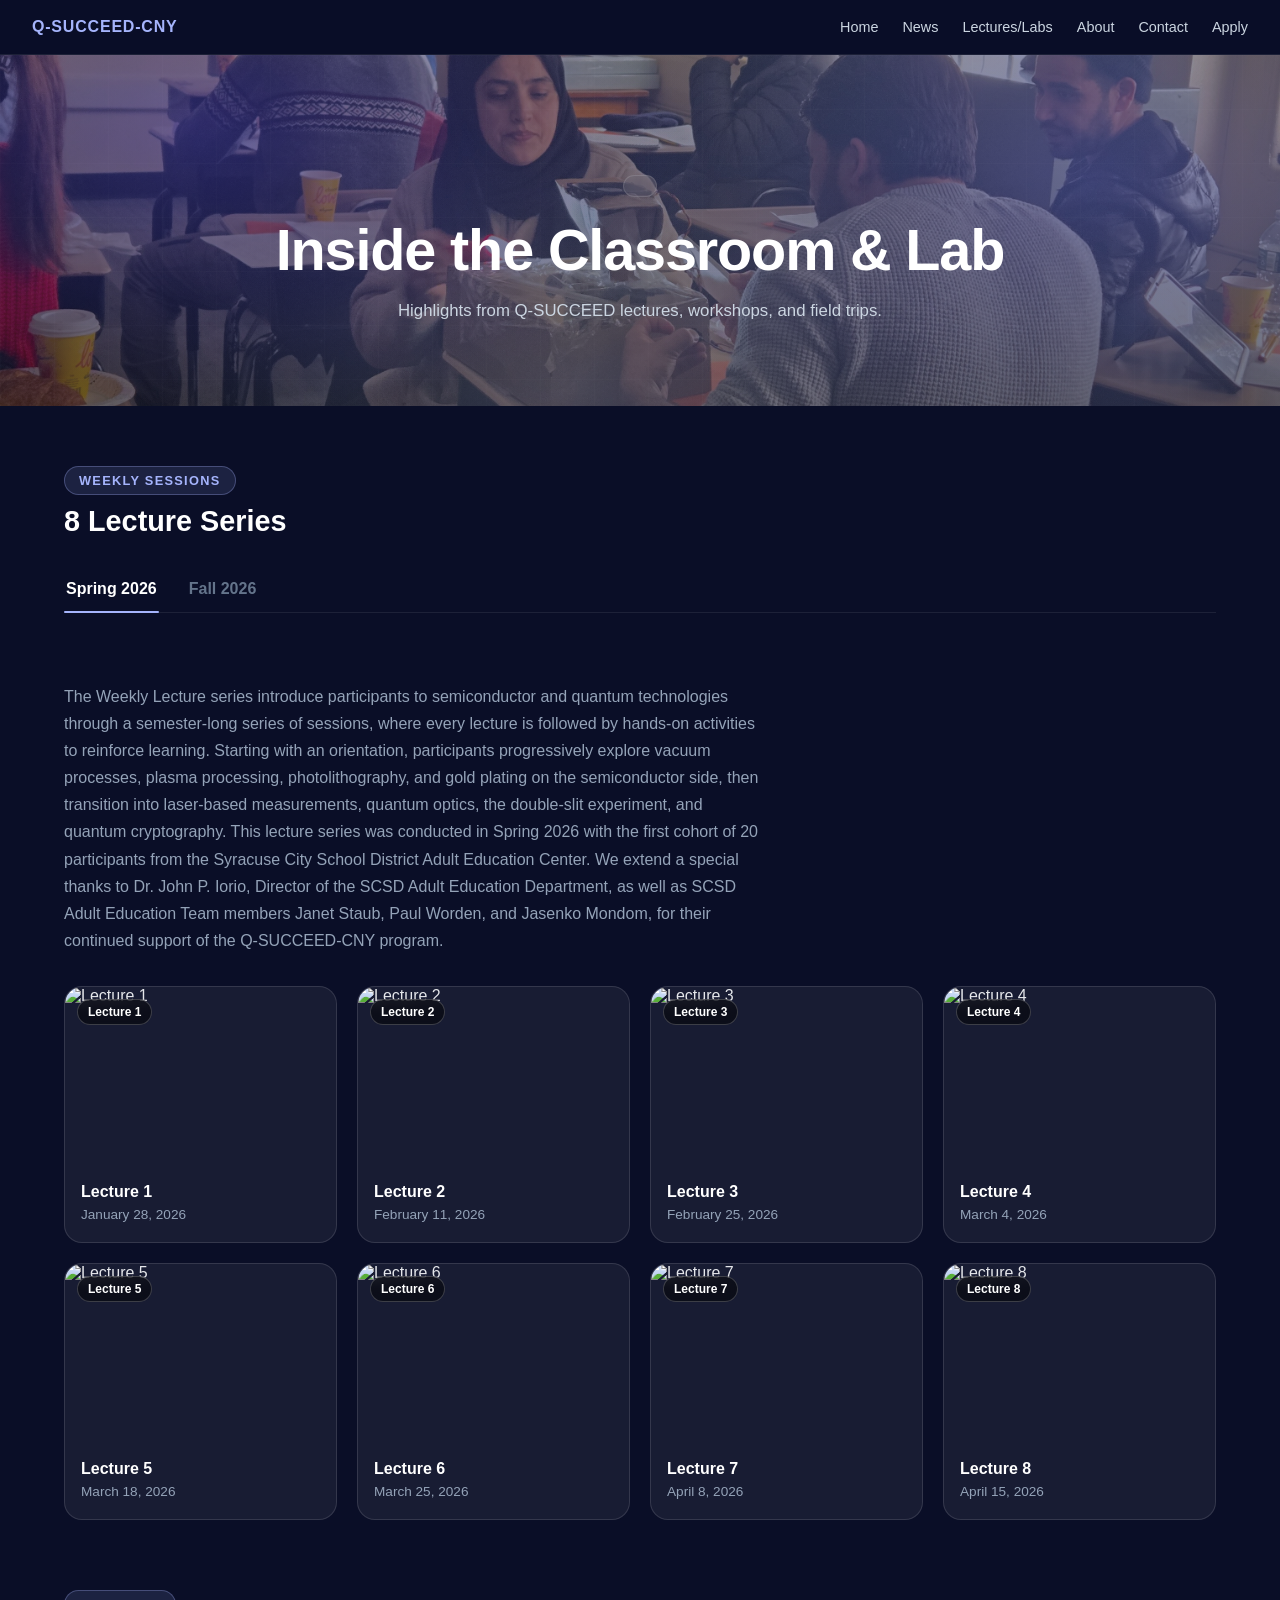
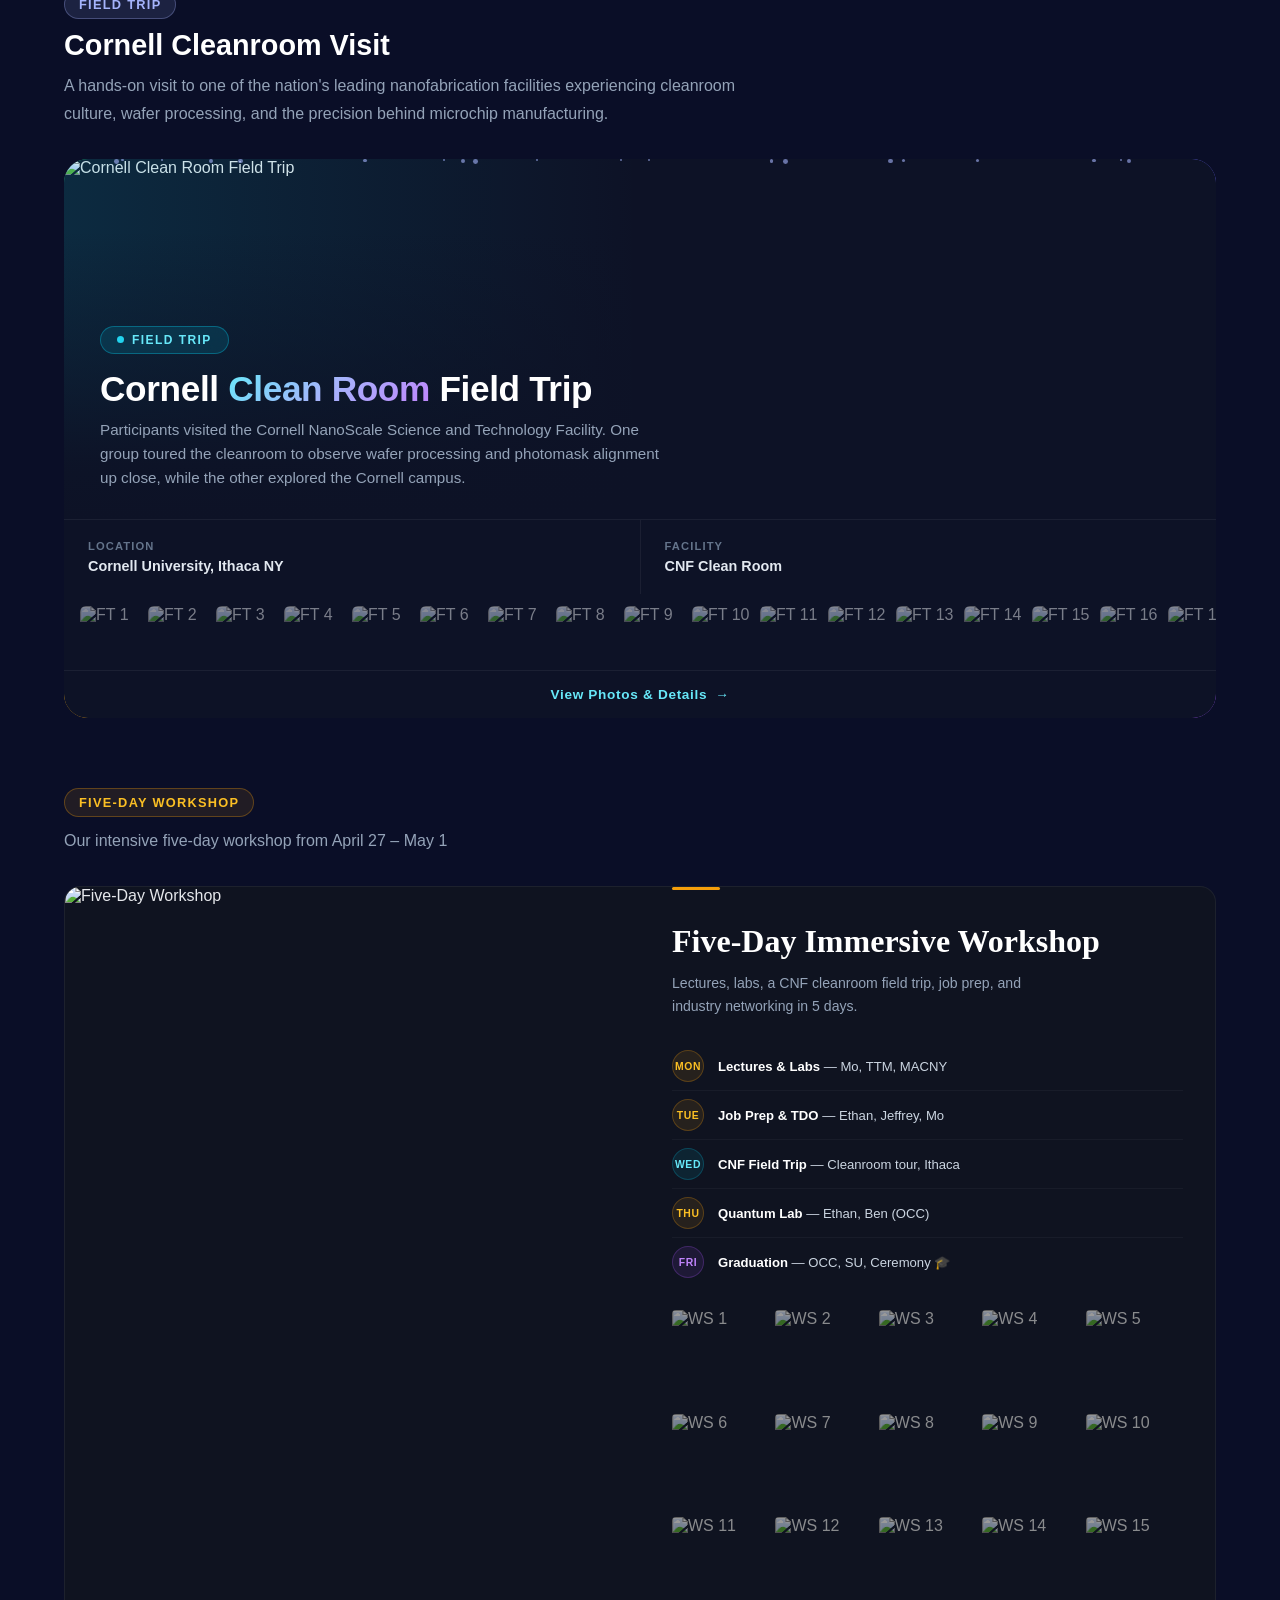
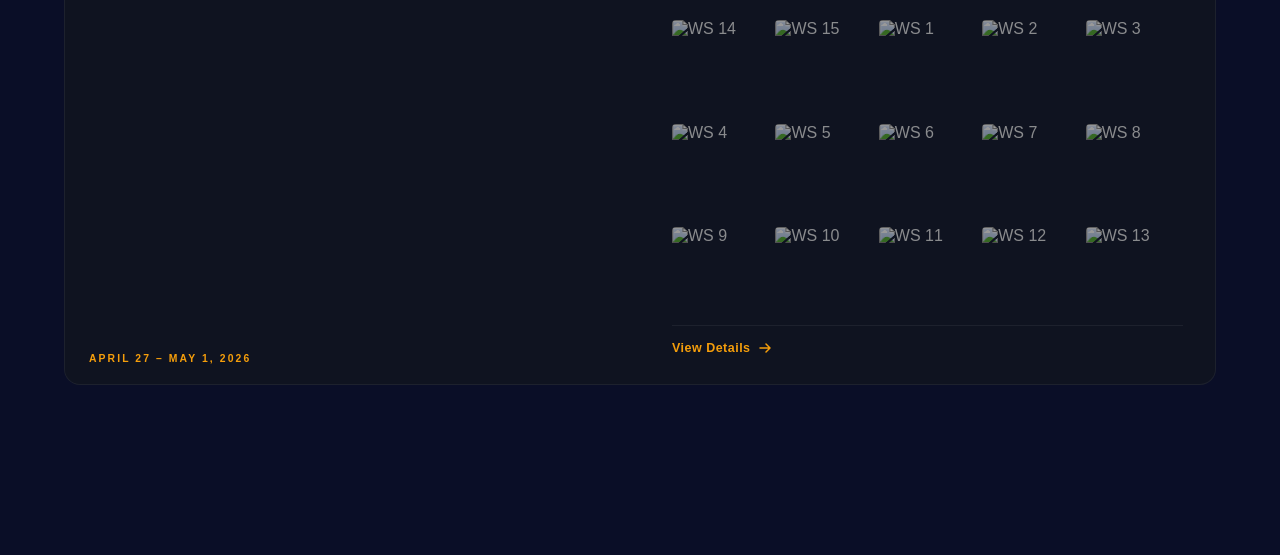
==== lectures.html @ f52f86eb "Rotate lab photos in the lectures page banner - Replace the static banner photo with a crossfading s" ====
<!DOCTYPE html>
<html lang="en">
<head>
  <meta charset="UTF-8" />
  <meta name="viewport" content="width=device-width, initial-scale=1.0" />
  <title>Lectures & Labs | Q-SUCCEED-CNY</title>
  <style>
    * { margin: 0; padding: 0; box-sizing: border-box; }
    body { background: #0a0e27; color: #e5e7eb; font-family: 'Segoe UI', sans-serif; overflow-x: hidden; }
    .header { display: flex; justify-content: space-between; align-items: center; padding: 18px 32px; background: rgba(10,14,39,0.95); border-bottom: 1px solid rgba(255,255,255,0.08); position: sticky; top: 0; z-index: 100; }
    .logo h1 { font-size: 1rem; font-weight: 800; color: #a5b4fc; letter-spacing: 0.05em; }
    .desktop-nav { display: flex; gap: 24px; }
    .desktop-nav a { color: #cbd5e1; text-decoration: none; font-size: 0.9rem; transition: color 0.2s; }
    .desktop-nav a:hover { color: #a5b4fc; }
    .news-hero { position: relative; padding: 120px 24px 80px; text-align: center; overflow: hidden; background: #0d1226; isolation: isolate; }
    /* Rotating banner photos: crossfade with a slow zoom, under the grid/glow overlays */
    .hero-slides { position: absolute; inset: 0; z-index: -1; }
    .hero-slides img { position: absolute; inset: 0; width: 100%; height: 100%; object-fit: cover; opacity: 0; transform: scale(1); transition: opacity 1.6s ease, transform 7s ease-out; }
    .hero-slides img.active { opacity: 1; transform: scale(1.05); }
    .hero-slides::after { content: ""; position: absolute; inset: 0; background: linear-gradient(180deg, rgba(13,18,38,0.45), rgba(13,18,38,0.6)); }
    @media (prefers-reduced-motion: reduce) { .hero-slides img { transition: none; transform: none; } .hero-slides img.active { transform: none; } }
    .news-hero::after { content: ""; position: absolute; inset: 0; pointer-events: none;
      background-image: linear-gradient(rgba(255,255,255,0.06) 1px, transparent 1px), linear-gradient(90deg, rgba(255,255,255,0.06) 1px, transparent 1px);
      background-size: 54px 54px; opacity: 0.25; }
    .news-hero::before { content: ""; position: absolute; inset: 0; pointer-events: none;
      background: radial-gradient(900px 500px at 15% 20%, rgba(79,70,229,0.35), transparent 60%),
                  radial-gradient(900px 500px at 85% 35%, rgba(99,102,241,0.28), transparent 60%),
                  radial-gradient(700px 450px at 45% 95%, rgba(199,210,254,0.18), transparent 60%); }
    .chip-row { position: relative; z-index: 1; display: inline-flex; gap: 10px; align-items: center; padding: 10px 16px; background: rgba(255,255,255,0.06); border: 1px solid rgba(255,255,255,0.12); border-radius: 14px; backdrop-filter: blur(10px); color: #fff; font-weight: 800; letter-spacing: 0.14em; text-transform: uppercase; margin-bottom: 16px; }
    .news-hero h1 { position: relative; z-index: 1; font-size: clamp(2.4rem, 5vw, 3.6rem); color: #fff; letter-spacing: -0.02em; margin-bottom: 14px; }
    .news-hero p { position: relative; z-index: 1; max-width: 960px; margin: 0 auto; color: #cbd5e1; line-height: 1.7; font-size: 1.05rem; }
    .program-sections { max-width: 1200px; margin: 0 auto; padding: 60px 24px 100px; }
    .section-block { margin-bottom: 70px; }
    .section-header { margin-bottom: 32px; }
    .section-chip { display: inline-block; padding: 6px 14px; border-radius: 999px; background: rgba(165,180,252,0.12); border: 1px solid rgba(165,180,252,0.3); color: #a5b4fc; font-size: 0.8rem; font-weight: 700; text-transform: uppercase; letter-spacing: 0.1em; margin-bottom: 10px; }
    .section-title { font-size: 1.8rem; font-weight: 800; color: #fff; margin-bottom: 10px; }
    .section-desc { color: #94a3b8; line-height: 1.7; max-width: 700px; }
    .card-grid { display: grid; grid-template-columns: repeat(auto-fill, minmax(280px, 1fr)); gap: 20px; }
    .program-card { background: rgba(255,255,255,0.06); border: 1px solid rgba(255,255,255,0.12); border-radius: 18px; overflow: hidden; cursor: default; transition: transform 0.25s, border-color 0.25s, box-shadow 0.25s; opacity: 0.55; pointer-events: none; position: relative; }
    .program-card::after { content: "Coming Soon"; position: absolute; top: 12px; right: 12px; padding: 5px 10px; border-radius: 999px; background: rgba(0,0,0,0.6); border: 1px solid rgba(255,255,255,0.2); color: #94a3b8; font-size: 0.7rem; font-weight: 700; text-transform: uppercase; letter-spacing: 0.06em; z-index: 2; }
    .card-media { position: relative; height: 180px; overflow: hidden; }
    .card-media img { width: 100%; height: 100%; object-fit: cover; transition: transform 0.4s; }
    .program-card:hover .card-media img { transform: scale(1.04); }
    .card-pill { position: absolute; top: 12px; left: 12px; padding: 5px 10px; border-radius: 999px; background: rgba(0,0,0,0.5); border: 1px solid rgba(255,255,255,0.2); color: #fff; font-size: 0.75rem; font-weight: 700; backdrop-filter: blur(6px); }
    .card-meta { padding: 16px; }
    .card-meta h3 { color: #fff; font-size: 1rem; font-weight: 700; margin-bottom: 6px; }
    .meta-line { color: #94a3b8; font-size: 0.85rem; margin-bottom: 4px; }
    .card-kicker { color: #a5b4fc; font-size: 0.8rem; font-weight: 600; }
    .lecture-card { background: rgba(255,255,255,0.06); border: 1px solid rgba(255,255,255,0.12); border-radius: 18px; overflow: hidden; cursor: pointer; transition: transform 0.25s, border-color 0.25s, box-shadow 0.25s; }
    .lecture-card:hover { transform: translateY(-4px); border-color: rgba(165,180,252,0.5); box-shadow: 0 20px 50px rgba(0,0,0,0.4); }
    .lecture-card:hover .card-media img { transform: scale(1.04); }
    .detail-modal { display: none; position: fixed; inset: 0; z-index: 300; align-items: center; justify-content: center; padding: 20px; }
    .detail-modal.open { display: flex; }
    .detail-backdrop { position: absolute; inset: 0; background: rgba(0,0,0,0.7); backdrop-filter: blur(4px); }
    .detail-card { position: relative; background: #111827; border: 1px solid rgba(255,255,255,0.12); border-radius: 20px; max-width: 680px; width: 100%; max-height: 85vh; overflow-y: auto; padding: 32px; z-index: 1; }
    .detail-close { position: absolute; top: 16px; right: 20px; background: none; border: none; color: #64748b; font-size: 1.5rem; cursor: pointer; }
    .detail-close:hover { color: #fff; }
    .detail-chip { display: inline-block; padding: 5px 12px; border-radius: 999px; background: rgba(227,101,21,0.15); border: 1px solid rgba(227,101,21,0.35); color: #ffd9c2; font-size: 0.75rem; font-weight: 700; text-transform: uppercase; margin-bottom: 10px; }
    .detail-head h3 { color: #fff; font-size: 1.4rem; font-weight: 800; margin-bottom: 4px; }
    .detail-meta { color: #64748b; font-size: 0.9rem; margin-bottom: 16px; }
    .detail-desc { color: #94a3b8; line-height: 1.7; margin-bottom: 16px; }
    .detail-points { list-style: none; margin-bottom: 20px; }
    .detail-points li { color: #cbd5e1; font-size: 0.9rem; padding: 6px 0; border-bottom: 1px solid rgba(255,255,255,0.06); display: flex; gap: 8px; }
    .detail-points li::before { content: "▸"; color: #f59e0b; }
    .detail-photos { display: grid; grid-template-columns: repeat(3, 1fr); gap: 8px; margin-top: 8px; }
    .detail-photos img { width: 100%; aspect-ratio: 4/3; object-fit: cover; border-radius: 8px; }

    /* ===== PHOTO LIGHTBOX ===== */
    .photo-lightbox {
      display: none; position: fixed; inset: 0; z-index: 500;
      align-items: center; justify-content: center;
      background: rgba(0,0,0,0.85); backdrop-filter: blur(8px);
      padding: 24px; cursor: zoom-out;
    }
    .photo-lightbox.open { display: flex; }
    .photo-lightbox img {
      max-width: 90vw; max-height: 85vh; width: 680px; height: auto;
      object-fit: contain; border-radius: 12px;
      box-shadow: 0 20px 60px rgba(0,0,0,0.6);
      animation: lbFadeIn 0.2s ease;
    }
    .photo-lightbox .lb-close {
      position: absolute; top: 20px; right: 28px;
      background: none; border: none; color: rgba(255,255,255,0.7);
      font-size: 2rem; cursor: pointer; z-index: 1;
      transition: color 0.2s;
    }
    .photo-lightbox .lb-close:hover { color: #fff; }
    .photo-lightbox .lb-nav {
      position: absolute; top: 50%; transform: translateY(-50%);
      background: rgba(255,255,255,0.1); border: 1px solid rgba(255,255,255,0.2);
      color: #fff; font-size: 1.6rem; width: 44px; height: 44px;
      border-radius: 50%; cursor: pointer; display: flex;
      align-items: center; justify-content: center;
      transition: background 0.2s;
    }
    .photo-lightbox .lb-nav:hover { background: rgba(255,255,255,0.2); }
    .photo-lightbox .lb-prev { left: 20px; }
    .photo-lightbox .lb-next { right: 20px; }
    .photo-lightbox .lb-counter {
      position: absolute; bottom: 20px; left: 50%; transform: translateX(-50%);
      color: rgba(255,255,255,0.6); font-size: 0.85rem; font-weight: 600;
    }
    @keyframes lbFadeIn { from { opacity: 0; transform: scale(0.95); } to { opacity: 1; transform: scale(1); } }

    /* Make gallery thumbnails show a zoom cursor */
    #lec-photos img, .detail-photos img { cursor: zoom-in; }

    /* ===== FIELD TRIP SHOWCASE ===== */
    .ft-showcase {
      position: relative;
      border-radius: 24px;
      overflow: hidden;
      cursor: pointer;
      isolation: isolate;
    }

    /* Animated border glow */
    .ft-showcase::before {
      content: "";
      position: absolute;
      inset: -2px;
      border-radius: 26px;
      background: conic-gradient(
        from var(--ft-angle, 0deg),
        #0ea5e9, #6366f1, #a855f7, #ec4899, #f59e0b, #10b981, #0ea5e9
      );
      z-index: -2;
      animation: ftBorderSpin 6s linear infinite;
    }
    @property --ft-angle {
      syntax: "<angle>";
      initial-value: 0deg;
      inherits: false;
    }
    @keyframes ftBorderSpin {
      to { --ft-angle: 360deg; }
    }

    .ft-showcase-inner {
      position: relative;
      background: #0d1226;
      border-radius: 22px;
      overflow: hidden;
    }

    /* Hero banner area */
    .ft-hero {
      position: relative;
      height: 360px;
      overflow: hidden;
    }
    .ft-hero img {
      width: 100%;
      height: 100%;
      object-fit: cover;
      transition: transform 8s ease-out;
    }
    .ft-showcase:hover .ft-hero img {
      transform: scale(1.08);
    }

    /* Overlay gradient */
    .ft-hero-overlay {
      position: absolute;
      inset: 0;
      background:
        linear-gradient(180deg, transparent 20%, rgba(13,18,38,0.4) 50%, rgba(13,18,38,0.95) 85%, #0d1226 100%),
        linear-gradient(90deg, rgba(6,182,212,0.15) 0%, transparent 50%);
      z-index: 1;
    }

    /* Floating particles on the hero */
    .ft-particles {
      position: absolute;
      inset: 0;
      z-index: 2;
      pointer-events: none;
      overflow: hidden;
    }
    .ft-particle {
      position: absolute;
      width: 3px;
      height: 3px;
      background: rgba(165,180,252,0.6);
      border-radius: 50%;
      animation: ftFloat linear infinite;
    }
    @keyframes ftFloat {
      0% { transform: translateY(100%) scale(0); opacity: 0; }
      10% { opacity: 1; }
      90% { opacity: 1; }
      100% { transform: translateY(-360px) scale(1); opacity: 0; }
    }

    /* Content over the hero */
    .ft-hero-content {
      position: absolute;
      bottom: 0;
      left: 0;
      right: 0;
      padding: 32px 36px 28px;
      z-index: 3;
    }

    .ft-badge {
      display: inline-flex;
      align-items: center;
      gap: 8px;
      padding: 6px 16px;
      border-radius: 999px;
      background: rgba(6,182,212,0.15);
      border: 1px solid rgba(6,182,212,0.4);
      color: #67e8f9;
      font-size: 0.75rem;
      font-weight: 700;
      text-transform: uppercase;
      letter-spacing: 0.12em;
      margin-bottom: 14px;
      backdrop-filter: blur(8px);
      animation: ftBadgePulse 3s ease-in-out infinite;
    }
    .ft-badge-dot {
      width: 7px;
      height: 7px;
      border-radius: 50%;
      background: #22d3ee;
      animation: ftDotPulse 2s ease-in-out infinite;
    }
    @keyframes ftDotPulse {
      0%, 100% { opacity: 1; box-shadow: 0 0 6px rgba(34,211,238,0.6); }
      50% { opacity: 0.4; box-shadow: 0 0 2px rgba(34,211,238,0.2); }
    }
    @keyframes ftBadgePulse {
      0%, 100% { border-color: rgba(6,182,212,0.4); }
      50% { border-color: rgba(6,182,212,0.7); }
    }

    .ft-title {
      font-size: clamp(1.6rem, 3vw, 2.2rem);
      font-weight: 800;
      color: #fff;
      margin-bottom: 8px;
      letter-spacing: -0.01em;
      line-height: 1.2;
    }
    .ft-title span {
      background: linear-gradient(135deg, #67e8f9, #a5b4fc, #c084fc);
      -webkit-background-clip: text;
      -webkit-text-fill-color: transparent;
      background-clip: text;
    }

    .ft-subtitle {
      color: #94a3b8;
      font-size: 0.95rem;
      line-height: 1.6;
      max-width: 560px;
    }

    /* Bottom info strip */
    .ft-info-strip {
      display: flex;
      gap: 0;
      border-top: 1px solid rgba(255,255,255,0.06);
    }
    .ft-info-cell {
      flex: 1;
      padding: 20px 24px;
      border-right: 1px solid rgba(255,255,255,0.06);
      transition: background 0.3s;
    }
    .ft-info-cell:last-child { border-right: none; }
    .ft-showcase:hover .ft-info-cell { background: rgba(255,255,255,0.02); }

    .ft-info-label {
      color: #64748b;
      font-size: 0.7rem;
      font-weight: 700;
      text-transform: uppercase;
      letter-spacing: 0.1em;
      margin-bottom: 6px;
    }
    .ft-info-value {
      color: #e2e8f0;
      font-size: 0.9rem;
      font-weight: 600;
    }

    /* CTA arrow */
    .ft-cta {
      display: flex;
      align-items: center;
      justify-content: center;
      padding: 16px;
      border-top: 1px solid rgba(255,255,255,0.06);
      color: #67e8f9;
      font-size: 0.85rem;
      font-weight: 700;
      letter-spacing: 0.05em;
      gap: 8px;
      transition: background 0.3s, gap 0.3s;
    }
    .ft-showcase:hover .ft-cta {
      background: rgba(6,182,212,0.06);
      gap: 14px;
    }
    .ft-cta-arrow {
      display: inline-block;
      transition: transform 0.3s;
    }
    .ft-showcase:hover .ft-cta-arrow {
      transform: translateX(4px);
    }

    /* Scroll-triggered reveal */
    .ft-reveal {
      opacity: 0;
      transform: translateY(40px);
      transition: opacity 0.8s cubic-bezier(0.16, 1, 0.3, 1), transform 0.8s cubic-bezier(0.16, 1, 0.3, 1);
    }
    .ft-reveal.visible {
      opacity: 1;
      transform: translateY(0);
    }

    /* Scanline effect on hover */
    .ft-scanline {
      position: absolute;
      top: 0;
      left: 0;
      right: 0;
      height: 2px;
      background: linear-gradient(90deg, transparent, rgba(6,182,212,0.6), transparent);
      z-index: 4;
      opacity: 0;
      transform: translateY(-10px);
      transition: opacity 0.3s;
    }
    .ft-showcase:hover .ft-scanline {
      opacity: 1;
      animation: ftScanline 2s linear infinite;
    }
    @keyframes ftScanline {
      0% { transform: translateY(-10px); }
      100% { transform: translateY(360px); }
    }

    /* Photo strip thumbnails at bottom */
    .ft-photo-strip {
      display: flex;
      gap: 4px;
      padding: 12px 16px 16px;
      overflow-x: auto;
      scrollbar-width: none;
    }
    .ft-photo-strip::-webkit-scrollbar { display: none; }
    .ft-photo-strip img {
      width: 64px;
      height: 48px;
      object-fit: cover;
      border-radius: 6px;
      opacity: 0.5;
      transition: opacity 0.3s, transform 0.3s;
      flex-shrink: 0;
    }
    .ft-photo-strip img:hover {
      opacity: 1;
      transform: scale(1.1);
    }

    /* Responsive adjustments */
    @media (max-width: 640px) {
      .ft-hero { height: 260px; }
      .ft-info-strip { flex-wrap: wrap; }
      .ft-info-cell { flex: 1 1 50%; }
      .ft-info-cell:nth-child(2) { border-right: none; }
      .ft-hero-content { padding: 20px 20px 16px; }
    }

    /* Fallback for browsers that don't support @property */
    @supports not (background: conic-gradient(from 0deg, red, blue)) {
      .ft-showcase::before {
        background: linear-gradient(135deg, #0ea5e9, #6366f1, #a855f7);
      }
    }
    /* ===== WORKSHOP — EDITORIAL SPREAD ===== */
    @import url('https://fonts.googleapis.com/css2?family=Playfair+Display:ital,wght@0,700;0,900;1,700&family=DM+Sans:wght@400;500;700&display=swap');

    .ws-spread {
      display: grid;
      grid-template-columns: 1fr 1fr;
      min-height: 480px;
      border-radius: 16px;
      overflow: hidden;
      cursor: pointer;
      background: #0f1320;
      border: 1px solid rgba(255,255,255,0.06);
      transition: box-shadow 0.5s, border-color 0.4s;
    }
    .ws-spread:hover {
      border-color: rgba(245,158,11,0.25);
      box-shadow: 0 30px 80px rgba(0,0,0,0.5), 0 0 0 1px rgba(245,158,11,0.1);
    }

    /* ── LEFT PANEL: Hero Photo ── */
    .ws-left {
      position: relative;
      overflow: hidden;
    }
    .ws-left img {
      width: 100%;
      height: 100%;
      object-fit: cover;
      transition: transform 8s ease-out;
    }
    .ws-spread:hover .ws-left img {
      transform: scale(1.06);
    }

    /* Gradient fade on right edge into the right panel */
    .ws-left::after {
      content: "";
      position: absolute;
      top: 0; right: 0; bottom: 0;
      width: 80px;
      background: linear-gradient(90deg, transparent, #0f1320);
      z-index: 1;
    }
    /* Bottom gradient for the overline text */
    .ws-left::before {
      content: "";
      position: absolute;
      bottom: 0; left: 0; right: 0;
      height: 140px;
      background: linear-gradient(to top, rgba(15,19,32,0.9), transparent);
      z-index: 1;
    }

    /* Overline text at bottom-left of photo */
    .ws-left-label {
      position: absolute;
      bottom: 20px;
      left: 24px;
      z-index: 2;
      font-family: 'DM Sans', sans-serif;
      font-size: 0.65rem;
      font-weight: 700;
      letter-spacing: 0.2em;
      text-transform: uppercase;
      color: #f59e0b;
    }

    /* ── RIGHT PANEL: Content ── */
    .ws-right {
      display: flex;
      flex-direction: column;
      padding: 36px 32px 28px;
      position: relative;
    }

    /* Gold accent line at top */
    .ws-right::before {
      content: "";
      position: absolute;
      top: 0; left: 32px;
      width: 48px;
      height: 3px;
      background: #f59e0b;
      border-radius: 2px;
    }

    .ws-eyebrow {
      font-family: 'DM Sans', sans-serif;
      font-size: 0.7rem;
      font-weight: 700;
      letter-spacing: 0.18em;
      text-transform: uppercase;
      color: #f59e0b;
      margin-bottom: 12px;
      margin-top: 8px;
    }

    .ws-headline {
      font-family: 'Playfair Display', serif;
      font-size: clamp(1.6rem, 2.5vw, 2.2rem);
      font-weight: 900;
      color: #fff;
      line-height: 1.15;
      margin-bottom: 12px;
    }
    .ws-headline em {
      font-style: italic;
      color: #fbbf24;
    }

    .ws-lede {
      font-family: 'DM Sans', sans-serif;
      color: #94a3b8;
      font-size: 0.88rem;
      line-height: 1.65;
      margin-bottom: 24px;
      max-width: 380px;
    }

    /* ── Vertical Day Steps ── */
    .ws-steps {
      display: flex;
      flex-direction: column;
      gap: 0;
      margin-bottom: 24px;
      flex: 1;
    }

    .ws-step {
      display: flex;
      align-items: center;
      gap: 14px;
      padding: 8px 0;
      border-bottom: 1px solid rgba(255,255,255,0.04);
    }
    .ws-step:last-child { border-bottom: none; }

    .ws-step-marker {
      width: 32px;
      height: 32px;
      border-radius: 50%;
      display: flex;
      align-items: center;
      justify-content: center;
      font-family: 'DM Sans', sans-serif;
      font-size: 0.65rem;
      font-weight: 700;
      letter-spacing: 0.06em;
      flex-shrink: 0;
      background: rgba(245,158,11,0.1);
      border: 1px solid rgba(245,158,11,0.25);
      color: #fbbf24;
      transition: background 0.3s, border-color 0.3s;
    }
    .ws-spread:hover .ws-step-marker {
      background: rgba(245,158,11,0.15);
      border-color: rgba(245,158,11,0.4);
    }

    .ws-step-marker--ft {
      background: rgba(6,182,212,0.1);
      border-color: rgba(6,182,212,0.25);
      color: #67e8f9;
    }
    .ws-spread:hover .ws-step-marker--ft {
      background: rgba(6,182,212,0.15);
      border-color: rgba(6,182,212,0.4);
    }

    .ws-step-marker--grad {
      background: rgba(168,85,247,0.1);
      border-color: rgba(168,85,247,0.25);
      color: #c084fc;
    }
    .ws-spread:hover .ws-step-marker--grad {
      background: rgba(168,85,247,0.15);
      border-color: rgba(168,85,247,0.4);
    }

    .ws-step-text {
      font-family: 'DM Sans', sans-serif;
      color: #cbd5e1;
      font-size: 0.82rem;
      font-weight: 500;
    }
    .ws-step-text strong {
      color: #fff;
      font-weight: 700;
    }

    /* ── Photo Mosaic ── */
    .ws-mosaic {
      display: grid;
      grid-template-columns: repeat(5, 1fr);
      /* remove fixed grid-template-rows — let it auto-flow */
      gap: 6px;
    }
    .ws-mosaic img {
      width: 100%;
      aspect-ratio: 1;
      object-fit: cover;
      border-radius: 4px;
      filter: brightness(0.6);
      transition: filter 0.3s, transform 0.3s;
    }
    .ws-mosaic img:hover {
      filter: brightness(0.95);
      transform: scale(1.08);
      z-index: 1;
      position: relative;
    }

    /* ── Bottom bar: Industry + CTA ── */
    .ws-bottom {
      display: flex;
      align-items: center;
      justify-content: space-between;
      padding-top: 14px;
      border-top: 1px solid rgba(255,255,255,0.06);
    }

    .ws-partners {
      font-family: 'DM Sans', sans-serif;
      font-size: 0.7rem;
      color: #475569;
      letter-spacing: 0.04em;
    }
    .ws-partners span {
      color: #94a3b8;
    }

    .ws-cta-link {
      font-family: 'DM Sans', sans-serif;
      font-size: 0.78rem;
      font-weight: 700;
      color: #f59e0b;
      letter-spacing: 0.04em;
      display: flex;
      align-items: center;
      gap: 6px;
      transition: gap 0.3s;
    }
    .ws-spread:hover .ws-cta-link {
      gap: 10px;
    }
    .ws-cta-link svg {
      transition: transform 0.3s;
    }
    .ws-spread:hover .ws-cta-link svg {
      transform: translateX(3px);
    }

    /* ── Modal day cards (amber/cyan/purple themed) ── */
    .ws-modal-day {
      border-radius: 8px;
      padding: 14px 16px;
      margin-bottom: 8px;
      background: rgba(245,158,11,0.05);
      border: 1px solid rgba(245,158,11,0.12);
    }
    .ws-modal-day--ft {
      background: rgba(6,182,212,0.05);
      border-color: rgba(6,182,212,0.12);
    }
    .ws-modal-day--grad {
      background: rgba(168,85,247,0.05);
      border-color: rgba(168,85,247,0.12);
    }
    .ws-modal-day-label {
      font-family: 'DM Sans', sans-serif;
      font-size: 0.72rem;
      font-weight: 700;
      letter-spacing: 0.08em;
      text-transform: uppercase;
      margin-bottom: 4px;
      color: #fbbf24;
    }
    .ws-modal-day--ft .ws-modal-day-label { color: #67e8f9; }
    .ws-modal-day--grad .ws-modal-day-label { color: #c084fc; }
    .ws-modal-day-text {
      color: #cbd5e1;
      font-size: 0.85rem;
      line-height: 1.6;
    }

    /* ── Responsive: Stack on mobile ── */
    @media (max-width: 768px) {
      .ws-spread {
        grid-template-columns: 1fr;
      }
      .ws-left {
        height: 240px;
      }
      .ws-left::after {
        width: 0;
      }
      .ws-right {
        padding: 24px 20px 20px;
      }
      .ws-right::before {
        left: 20px;
      }
      .ws-mosaic {
        grid-template-columns: repeat(5, 1fr);
      }
    }
    @media (max-width: 640px) {
      .ft-hero { height: 260px; }
      .ft-info-strip { flex-wrap: wrap; }
      .ft-info-cell { flex: 1 1 50%; }
      .ft-info-cell:nth-child(2) { border-right: none; }
      .ft-hero-content { padding: 20px 20px 16px; }
      .ft-subtitle { display: none; }
    }
      /* Hamburger Button */
    .hamburger {
      display: none;
      flex-direction: column;
      gap: 5px;
      background: none;
      border: none;
      cursor: pointer;
      padding: 5px;
      z-index: 101;
    }
    .hamburger span {
      display: block;
      width: 25px;
      height: 3px;
      background: #a5b4fc;
      border-radius: 2px;
      transition: 0.3s ease;
    }

    /* Mobile Menu Overlay */
    .mobile-menu {
      position: fixed;
      top: 0;
      right: -100%;
      width: 280px;
      height: 100vh;
      background: #0a0e27;
      box-shadow: -4px 0 20px rgba(0,0,0,0.4);
      z-index: 1000;
      transition: right 0.3s ease;
      padding: 30px;
    }
    .mobile-menu.active { right: 0; }
    .mobile-menu-close {
      position: absolute;
      top: 15px;
      right: 20px;
      font-size: 32px;
      background: none;
      border: none;
      color: #a5b4fc;
      cursor: pointer;
    }
    .mobile-menu nav {
      margin-top: 60px;
      display: flex;
      flex-direction: column;
    }
    .mobile-menu nav a {
      display: block;
      padding: 14px 0;
      color: #cbd5e1;
      text-decoration: none;
      font-size: 1.1rem;
      font-weight: 500;
      border-bottom: 1px solid rgba(255,255,255,0.08);
      transition: color 0.3s ease;
    }
    .mobile-menu nav a:hover { color: #a5b4fc; }

    @media (max-width: 768px) {
      .desktop-nav { display: none; }
      .hamburger { display: flex; }
    }

    /* ===== COHORT TABS ===== */
    .cohort-tabs { display: flex; gap: 28px; margin-bottom: 32px; border-bottom: 1px solid rgba(255,255,255,0.08); }
    .cohort-tab {
      background: none; border: none; cursor: pointer;
      color: #64748b; font-size: 1rem; font-weight: 700;
      padding: 10px 2px 14px; position: relative;
      font-family: inherit; transition: color 0.2s;
    }
    .cohort-tab:hover { color: #cbd5e1; }
    .cohort-tab.active { color: #fff; }
    .cohort-tab.active::after {
      content: ""; position: absolute; left: 0; right: 0; bottom: -1px;
      height: 2px; background: #a5b4fc; border-radius: 2px;
    }
    .cohort-panel { display: none; }
    .cohort-panel.active { display: block; }

  </style>
</head>
<body>

<header class="header">
  <div class="logo"><h1>Q-SUCCEED-CNY</h1></div>
  <nav class="desktop-nav">
    <a href="index.html">Home</a>
    <a href="news.html">News</a>
    <a href="lectures.html">Lectures/Labs</a>
    <a href="about.html">About</a>
    <a href="contact.html">Contact</a>
    <a href="apply.html">Apply</a>
  </nav>
  <button class="hamburger" aria-label="Menu" onclick="document.querySelector('.mobile-menu').classList.add('active')">
    <span></span><span></span><span></span>
  </button>
</header>

<div class="mobile-menu">
  <button class="mobile-menu-close" onclick="this.parentElement.classList.remove('active')">&times;</button>
  <nav>
    <a href="index.html">Home</a>
    <a href="news.html">News</a>
    <a href="lectures.html">Lectures/Labs</a>
    <a href="about.html">About</a>
    <a href="contact.html">Contact</a>
    <a href="apply.html">Apply</a>
  </nav>
</div>

<section class="news-hero">
  <div class="hero-slides" aria-hidden="true">
    <img src="images/hero/hero-01.jpg" alt="" class="active">
    <img src="images/hero/hero-02.jpg" alt="" loading="lazy">
    <img src="images/hero/hero-03.jpg" alt="" loading="lazy">
    <img src="images/hero/hero-04.jpg" alt="" loading="lazy" style="object-position: center 25%;">
    <img src="images/hero/hero-05.jpg" alt="" loading="lazy">
    <img src="images/hero/hero-06.jpg" alt="" loading="lazy">
    <img src="images/hero/hero-07.jpg" alt="" loading="lazy" style="object-position: center 25%;">
    <img src="images/hero/hero-08.jpg" alt="" loading="lazy" style="object-position: center 40%;">
  </div>
  <div class="chip-row"></div>
  <h1>Inside the Classroom & Lab</h1>
  <p>Highlights from Q-SUCCEED lectures, workshops, and field trips.</p>
</section>

<section class="program-sections" id="programs">

  <!-- WEEKLY -->
  <div class="section-block">
    <div class="section-header">
      <span class="section-chip">Weekly Sessions</span>
      <h2 class="section-title">8 Lecture Series</h2>
    </div>

    <!-- COHORT TABS -->
    <div class="cohort-tabs">
      <button class="cohort-tab active" data-cohort="spring" onclick="switchCohort('spring')">Spring 2026</button>
      <button class="cohort-tab" data-cohort="fall" onclick="switchCohort('fall')">Fall 2026</button>
    </div>
  </div>

  <!-- ===================== SPRING 2026 PANEL ===================== -->
  <div class="cohort-panel active" id="panel-spring">

  <div class="section-block">
    <p class="section-desc" style="margin-bottom:32px;">The Weekly Lecture series introduce participants to semiconductor and quantum technologies through a semester-long series of sessions, where every lecture is followed by hands-on activities to reinforce learning. Starting with an orientation, participants progressively explore vacuum processes, plasma processing, photolithography, and gold plating on the semiconductor side, then transition into laser-based measurements, quantum optics, the double-slit experiment, and quantum cryptography. This lecture series was conducted in Spring 2026 with the first cohort of 20 participants from the Syracuse City School District Adult Education Center. We extend a special thanks to Dr. John P. Iorio, Director of the SCSD Adult Education Department, as well as SCSD Adult Education Team members Janet Staub, Paul Worden, and Jasenko Mondom, for their continued support of the Q-SUCCEED-CNY program.</p>
    <div class="card-grid" style="grid-template-columns: repeat(auto-fill, minmax(220px, 1fr));">

      <!-- Lecture 1 -->
      <article class="lecture-card" onclick="openLecture(event)"
        data-num="1" data-date="January 28, 2026"
        data-desc="In the first session, participants were introduced to the fundamentals of semiconductors. Following the lecture, participants took part in a hands-on lab activity to reinforce the concepts covered in class."
        data-photo="images/Lec1/20260128_135658.jpg"
        data-photos="images/Lec1/20260128_135658.jpg, images/Lec1/20260128_145224.jpg,images/Lec1/20260128_145135.jpg,images/Lec1/20260128_144852.jpg,,images/Lec1/20260128_144943.jpg,images/Lec1/20260128_144953.jpg">
        <div class="card-media">
          <span class="card-pill">Lecture 1</span>
          <img src="images/Lec1/20260128_135658.jpg" alt="Lecture 1">
        </div>
        <div class="card-meta"><h3>Lecture 1</h3><p class="meta-line">January 28, 2026</p></div>
      </article>

      <!-- Lecture 2 -->
      <article class="lecture-card" onclick="openLecture(event)"
        data-num="2" data-date="February 11, 2026"
        data-desc="In this session, participants were introduced to emerging technologies shaping today's world — from semiconductors powering modern electronics to quantum systems redefining computing and communication. The lecture explored why understanding these fields is essential in today's rapidly evolving job market. Following the lecture, participants engaged in a hands-on lab activity working with electronic components and light-based sensors, getting their first direct experience with the kind of tools"
        data-photo="images/Lec2/20260211_144745.jpg"
        data-photos="images/Lec2/20260211_144210.jpg,images/Lec2/20260211_144035(1).jpg,images/Lec2/20260211_143747(1).jpg,images/Lec2/20260211_143853.jpg,images/Lec2/20260211_144011.jpg,images/Lec2/20260211_144632.jpg,images/Lec2/20260211_144310.jpg,images/Lec2/20260211_144414.jpg,images/Lec2/20260211_144614.jpg,images/Lec2/20260211_144647.jpg,images/Lec2/20260211_144747.jpg,images/Lec2/20260211_143747.jpg">
        <div class="card-media">
          <span class="card-pill">Lecture 2</span>
          <img src="images/Lec2/20260211_143853.jpg" alt="Lecture 2">
        </div>
        <div class="card-meta"><h3>Lecture 2</h3><p class="meta-line">February 11, 2026</p></div>
      </article>

      <!-- Lecture 3 -->
      <article class="lecture-card" onclick="openLecture(event)"
        data-num="3" data-date="February 25, 2026"
        data-desc="In this session, participants explored Vacuum and Plasma in Semiconductor Manufacturing. They learnt how vacuum systems and plasma processes play a key role in making semiconductor chips. Participants learned how vacuum pressure is measured, the different levels of vacuum used in the industry, and how plasma (a gas with charged particles) is created inside a chamber to etch patterns and deposit thin layers of material onto wafers with  precision.
After the lecture, participants got hands-on experience working with a Vacuum Trainer. They practiced putting together the full vacuum system, running a pumpdown procedure, and reading pressure gauges to monitor the vacuum level. Participants also had the chance to try a virtual reality demonstration as part of the session."
        data-photo="images/Lec3/20260225_124120.jpg"
        data-photos="images/Lec3/20260225_124120.jpg,images/Lec3/20260225_124149.jpg,images/Lec3/20260225_132329.jpg,images/Lec3/20260225_132333.jpg,images/Lec3/20260225_133952.jpg,images/Lec3/20260225_134326.jpg,images/Lec3/20260225_134358.jpg,images/Lec3/20260225_134701.jpg,images/Lec3/20260225_134739.jpg,images/Lec3/20260225_143020.jpg">
        <div class="card-media">
          <span class="card-pill">Lecture 3</span>
          <img src="images/Lec3/20260225_124120.jpg" alt="Lecture 3">
        </div>
        <div class="card-meta"><h3>Lecture 3</h3><p class="meta-line">February 25, 2026</p></div>
      </article>

      <!-- Lecture 4 -->
      <article class="lecture-card" onclick="openLecture(event)"
        data-desc="In this session, participants were introduced to Quantum Optics, exploring the nature of light and its role in modern sensing and imaging technologies. The lecture began with an overview of quantum technology, how it differs from classical physics, and its real-world applications in areas like GPS, cryptography, and quantum computing. Participants then learned about the wave nature of light, the concept of a photon and polarization. The session also covered how polarizers work by filtering light based on its orientation, a principle used in everyday technologies like sunglasses, camera filters, and 3D cinema glasses. After the lecture, participants took part in a hands-on activity working with polarizing filters to observe how light behaves when passed through different orientations, reinforcing the concepts covered in class."
        data-num="4" data-date="March 4, 2026"
        data-photo="images/Lec4/20260304_134421.jpg"
        data-photos="images/Lec4/20260304_132129.jpg,images/Lec4/20260304_134421.jpg,images/Lec4/20260304_134547.jpg,images/Lec4/20260304_143723.jpg,images/Lec4/20260304_143731.jpg,images/Lec4/20260304_143735.jpg,images/Lec4/20260304_143802.jpg,images/Lec4/20260304_143815.jpg,images/Lec4/20260304_143828.jpg,images/Lec4/20260304_143904.jpg,images/Lec4/20260304_143914.jpg,images/Lec4/20260304_143932.jpg,images/Lec4/20260304_144102.jpg">
        <div class="card-media">
          <span class="card-pill">Lecture 4</span>
          <img src="images/Lec4/20260304_134421.jpg" alt="Lecture 4">
        </div>
        <div class="card-meta"><h3>Lecture 4</h3><p class="meta-line">March 4, 2026</p></div>
      </article>

      <!-- Lecture 5 -->
      <article class="lecture-card" onclick="openLecture(event)"
        data-num="5" data-date="March 18, 2026"
        data-desc="In this session, participants were introduced to photolithography which is the process of using light to print tiny circuit patterns onto silicon chips. The lecture explained how a photomask acts as a stencil, UV light transfers the design, and a light-sensitive coating called photoresist holds the pattern in place. Participants walked through the full 8-step process: cleaning, priming, spin coating, soft bake, exposure, post bake, development, and hard bake. Following the lecture, participants completed a hands-on lab where they built a DIY spin coater from a computer fan and cardboard box, drew patterns on glass slides to make photomasks, and used a UV nail curing system to expose and develop their designs, completing the same core steps used in real semiconductor fabrication."
        data-photo="images/Lec5/img7.jpeg"
        data-photos="images/Lec5/img1.jpeg,images/Lec5/img2.jpeg,images/Lec5/img3.jpeg,images/Lec5/img4.jpeg,images/Lec5/img5.jpeg,images/Lec5/img6.jpeg,images/Lec5/img7.jpeg,images/Lec5/img8.jpeg,images/Lec5/img9.jpeg,images/Lec5/img10.jpeg,images/Lec5/img11.jpeg, images/Lec5/img12.jpeg">
        <div class="card-media">
          <span class="card-pill">Lecture 5</span>
          <img src="images/Lec5/img3.jpeg" alt="Lecture 5">
        </div>
        <div class="card-meta"><h3>Lecture 5</h3><p class="meta-line">March 18, 2026</p></div>
      </article>

      <!-- Lecture 6 -->
      <article class="lecture-card" onclick="openLecture(event)"
        data-num="6" data-date="March 25, 2026"
        data-desc="In this session, participants learned about the double slit experiment and the wave nature of light. The lecture covered how light behaves as a wave, including interference and diffraction patterns. Participants explored Huygens' Principle and real-world examples of wave phenomena like the colorful patterns seen in soap bubbles and oil slicks. They also looked at how different wavelengths of light produce different diffraction patterns and got a glimpse into how light can behave as both a wave and a particle. In the hands-on lab, participants conducted their own double slit experiments using laser pointers and diffraction gratings, observing interference patterns."
        data-photo="images/Lec6/img (12).jpeg"
        data-photos="images/Lec6/img (1).jpeg,images/Lec6/img (2).jpeg,images/Lec6/img (3).jpeg,images/Lec6/img (4).jpeg,images/Lec6/img (5).jpeg,images/Lec6/img (6).jpeg,images/Lec6/img (8).jpeg,images/Lec6/img (9).jpeg,images/Lec6/img (10).jpeg,images/Lec6/img (11).jpeg,images/Lec6/img (12).jpeg,images/Lec6/img (13).jpeg,images/Lec6/img (14).jpeg,images/Lec6/img (15).jpeg,images/Lec6/img (16).jpeg,images/Lec6/img (17).jpeg,images/Lec6/img (18).jpeg,images/Lec6/img (19).jpeg,images/Lec6/img (20).jpeg,images/Lec6/img (21).jpeg,images/Lec6/img (22).jpeg,images/Lec6/img (23).jpeg,images/Lec6/img (24).jpeg,images/Lec6/img (25).jpeg,images/Lec6/img (26).jpeg,images/Lec6/img (27).jpeg">
        <div class="card-media">
          <span class="card-pill">Lecture 6</span>
          <img src="images/Lec6/img (12).jpeg" alt="Lecture 6">
        </div>
        <div class="card-meta"><h3>Lecture 6</h3><p class="meta-line">March 25, 2026</p></div>
      </article>

      <!-- Lecture 7 -->
      <article class="lecture-card" onclick="openLecture(event)"
        data-num="7" data-date="April 8, 2026"
        data-desc="In this session, participants explored the foundations of secure data transmission and quantum cryptography. The lecture covered topics including classical encryption history from Caesar's cipher to the Enigma machine. They learnt about the fundamental problem of secure communication over public networks, and how quantum key distribution uses the principles of quantum physics to achieve unbreakable security. Participants learnt about the Alice, Bob, and Eve framework for understanding secure and intercepted communications, and worked through hands-on exercises converting text messages into binary code. The session also included an interactive lab where teams assembled components of an experimental quantum optics setup, including lasers, polarization rotators, beam splitters, and detectors. The energy in the room was high, with participants actively engaging in discussions, group activities, and even celebrating their teamwork."
        data-photo="images/Lec7/img (1).jpeg"
        data-photos="images/Lec7/img (1).jpeg,images/Lec7/img (2).jpeg,images/Lec7/img (3).jpeg,images/Lec7/img (4).jpeg,images/Lec7/img (5).jpeg,images/Lec7/img (6).jpeg,images/Lec7/img (7).jpeg,images/Lec7/img (8).jpeg,images/Lec7/img (9).jpeg,images/Lec7/img (10).jpeg,images/Lec7/img (11).jpeg,images/Lec7/img (12).jpeg,images/Lec7/img (13).jpeg,images/Lec7/img (14).jpeg,images/Lec7/img (15).jpeg,images/Lec7/img (16).jpeg,images/Lec7/img (17).jpeg,images/Lec7/img (18).jpeg,images/Lec7/img (19).jpeg,images/Lec7/img (20).jpeg,images/Lec7/img (21).jpeg,images/Lec7/img (22).jpeg,images/Lec7/img (23).jpeg,images/Lec7/img (24).jpeg,images/Lec7/img (25).jpeg,images/Lec7/img (26).jpeg,images/Lec7/img (27).jpeg,images/Lec7/img (28).jpeg,images/Lec7/img (29).jpeg,images/Lec7/img (30).jpeg,images/Lec7/img (31).jpeg,images/Lec7/img (32).jpeg,images/Lec7/img (33).jpeg,images/Lec7/img (34).jpeg,images/Lec7/img (35).jpeg,images/Lec7/img (36).jpeg,images/Lec7/img (37).jpeg,images/Lec7/img (38).jpeg,images/Lec7/img (39).jpeg,images/Lec7/img (40).jpeg,images/Lec7/img (41).jpeg">
        <div class="card-media">
          <span class="card-pill">Lecture 7</span>
          <img src="images/Lec7/img (1).jpeg" alt="Lecture 7">
        </div>
        <div class="card-meta"><h3>Lecture 7</h3><p class="meta-line">April 8, 2026</p></div>
      </article>

      <!-- Lecture 8 -->
      <article class="lecture-card" onclick="openLecture(event)"
        data-num="8" data-date="April 15, 2026"
        data-desc="Lecture 8 covered how metal layers are added to semiconductor chips. Prof. Arnault presented the three main vacuum-based deposition methods: thermal evaporation, electron-beam evaporation, and sputtering using analogies like comparing metal deposition to spray painting a car. The lecture also introduced electrodeposition as a non-vacuum alternative. A segment on plasma etching with a cleanroom walkthrough video was included where participants engaged in discussion by answering the multiple choice questions. The lab was a gold electrodeposition experiment where participants gold-plated a penny. The team set up a small electrochemical cell with a gold electrolyte solution, electrodes connected to a battery, and a bottle, demonstrating how electric current causes gold ions in solution to deposit onto a surface. Participants gathered around and engaged with the demonstration, asking foundational questions and connecting the experiment back to concepts covered in the lecture."
        data-photo="images/Lec8/img (1).jpeg"
        data-photos="images/Lec8/img (1).jpeg,images/Lec8/img (2).jpeg,images/Lec8/img (3).jpeg,images/Lec8/img (4).jpeg,images/Lec8/img (5).jpeg,images/Lec8/img (6).jpeg,images/Lec8/img (7).jpeg,images/Lec8/img (8).jpeg,images/Lec8/img (9).jpeg,images/Lec8/img (10).jpeg,images/Lec8/img (11).jpeg,images/Lec8/img (12).jpeg">
        <div class="card-media">
          <span class="card-pill">Lecture 8</span>
          <img src="images/Lec8/img (1).jpeg" alt="Lecture 8">
        </div>
        <div class="card-meta"><h3>Lecture 8</h3><p class="meta-line">April 15, 2026</p></div>
      </article>

    </div>
  </div>

  <!-- ===== FIELD TRIP — FANCY SHOWCASE ===== -->
  <div class="section-block">
    <div class="section-header">
      <span class="section-chip">Field Trip</span>
      <h2 class="section-title">Cornell Cleanroom Visit</h2>
      <p class="section-desc">A hands-on visit to one of the nation's leading nanofabrication facilities experiencing cleanroom culture, wafer processing, and the precision behind microchip manufacturing.</p>
    </div>

    <div class="ft-showcase ft-reveal" onclick="openFieldTrip()">
      <div class="ft-showcase-inner">
        <!-- Scanline effect -->
        <div class="ft-scanline"></div>

        <!-- Hero image -->
        <div class="ft-hero">
          <img src="Qsucceed%20photos/FT/img%20(2).jpeg" alt="Cornell Clean Room Field Trip">
          <div class="ft-hero-overlay"></div>

          <!-- Floating particles -->
          <div class="ft-particles" id="ftParticles"></div>

          <!-- Content over hero -->
          <div class="ft-hero-content">
            <div class="ft-badge">
              <span class="ft-badge-dot"></span>
              Field Trip
            </div>
            <h3 class="ft-title">Cornell <span>Clean Room</span> Field Trip</h3>
            <p class="ft-subtitle">Participants visited the Cornell NanoScale Science and Technology Facility. One group toured the cleanroom to observe wafer processing and photomask alignment up close, while the other explored the Cornell campus.</p>
          </div>
        </div>

        <!-- Info strip -->
        <div class="ft-info-strip">
          <div class="ft-info-cell">
            <div class="ft-info-label">Location</div>
            <div class="ft-info-value">Cornell University, Ithaca NY</div>
          </div>
          <div class="ft-info-cell">
            <div class="ft-info-label">Facility</div>
            <div class="ft-info-value">CNF Clean Room</div>
          </div>
        </div>

        <!-- Thumbnail strip -->
        <div class="ft-photo-strip">
          <img src="Qsucceed%20photos/FT/img%20(1).jpeg" alt="FT 1">
          <img src="Qsucceed%20photos/FT/img%20(2).jpeg" alt="FT 2">
          <img src="Qsucceed%20photos/FT/img%20(3).jpeg" alt="FT 3">
          <img src="Qsucceed%20photos/FT/img%20(4).jpeg" alt="FT 4">
          <img src="Qsucceed%20photos/FT/img%20(5).jpeg" alt="FT 5">
          <img src="Qsucceed%20photos/FT/img%20(6).jpeg" alt="FT 6">
          <img src="Qsucceed%20photos/FT/img%20(7).jpeg" alt="FT 7">
          <img src="Qsucceed%20photos/FT/img%20(8).jpeg" alt="FT 8">
          <img src="Qsucceed%20photos/FT/img%20(9).jpeg" alt="FT 9">
          <img src="Qsucceed%20photos/FT/img%20(10).jpeg" alt="FT 10">
          <img src="Qsucceed%20photos/FT/img%20(11).jpeg" alt="FT 11">
          <img src="Qsucceed%20photos/FT/img%20(12).jpeg" alt="FT 12">
          <img src="Qsucceed%20photos/FT/img%20(13).jpeg" alt="FT 13">
          <img src="Qsucceed%20photos/FT/img.jpeg" alt="FT 14">
          <img src="Qsucceed%20photos/FT/img%20(15).jpeg" alt="FT 15">
          <img src="Qsucceed%20photos/FT/img%20(16).jpeg" alt="FT 16">
          <img src="Qsucceed%20photos/FT/img%20(17).jpeg" alt="FT 17">
        </div>

        <!-- CTA -->
        <div class="ft-cta">
          View Photos & Details <span class="ft-cta-arrow">→</span>
        </div>
      </div>
    </div>
  </div>

  <!-- FIELD TRIP MODAL -->
  <div class="detail-modal" id="ftModal">
    <div class="detail-backdrop" onclick="closeFieldTrip()"></div>
    <div class="detail-card" style="max-width:760px;">
      <button class="detail-close" onclick="closeFieldTrip()">&times;</button>
      <div class="detail-head">
        <span class="detail-chip" style="background:rgba(6,182,212,0.15); border-color:rgba(6,182,212,0.4); color:#67e8f9;">Field Trip</span>
        <h3>Cornell Clean Room Field Trip</h3>
        <p class="detail-meta">Cornell NanoScale Science &amp; Technology Facility, Ithaca NY</p>
      </div>
      <p style="color:#64748b; font-size:0.85rem; margin-bottom:6px; font-weight:600; text-transform:uppercase; letter-spacing:0.05em;">Trip Description</p>
      <div style="background:#0d1226; border:1px dashed rgba(255,255,255,0.12); border-radius:10px; padding:16px; color:#94a3b8; font-size:0.9rem; line-height:1.7; min-height:80px; margin-bottom:24px;">
        <p style="margin-bottom:12px;">Participants toured the Cornell NanoScale Science and Technology Facility (CNF), guided by Tom through the cleanroom. The group observed the full semiconductor fabrication process — from wafer preparation and spin-coating of photoresist, to UV exposure through photomasks that transfer intricate circuit patterns onto silicon. Inside the yellow-lit lithography bay, participants saw firsthand how photomasks act as stencils, projecting nanoscale designs onto coated wafers with precise alignment under microscope stations.</p>
        <p style="margin-bottom:16px;">Participants suited up in full cleanroom gowns, gloves, and hairnets before entering the controlled environment, learning about the strict contamination protocols that keep particle counts near zero. They observed technicians handling wafers, operating deposition and etching equipment, and inspecting patterned chips through the CNF's transparent wafer holders. Meanwhile, a second group enjoyed a campus tour, taking in Cornell's iconic clock tower and grounds. The visit gave participants a real sense of the precision, discipline, and career opportunities inside a working nanofabrication facility.</p>

        <!-- Tom's writeup -->
        <div style="border-left:3px solid rgba(6,182,212,0.5); padding:14px 16px; background:rgba(6,182,212,0.04); border-radius:0 8px 8px 0; margin-top:8px;">
          <p style="color:#67e8f9; font-size:0.75rem; font-weight:700; text-transform:uppercase; letter-spacing:0.1em; margin-bottom:8px;">From <a href="https://www.linkedin.com/in/thomas-pennell/" target="_blank" style="color:#67e8f9; text-decoration:underline; text-decoration-color:rgba(103,232,249,0.3);">Thomas Pennell</a> — Process Integration Specialist &amp; Workforce Development Program Manager at Cornell Nanoscale Facility</p>
          <p style="margin-bottom:10px;">The <a href="https://www.linkedin.com/company/cornell-nanoscale-facility/" target="_blank" style="color:#67e8f9; text-decoration:underline; text-decoration-color:rgba(103,232,249,0.3);">Cornell NanoScale Science and Technology Facility (CNF)</a> hosted adult learners from <a href="https://www.linkedin.com/company/syracuse-university/" target="_blank" style="color:#67e8f9; text-decoration:underline; text-decoration-color:rgba(103,232,249,0.3);">Syracuse University</a>'s Q-SUCCEED-CNY program led by <a href="https://www.linkedin.com/in/mo-hasanovic-068798361/" target="_blank" style="color:#67e8f9; text-decoration:underline; text-decoration-color:rgba(103,232,249,0.3);">Mo Hasanovic</a>. These students were new to the United States and the program gave them the opportunity to explore careers in the semiconductor industry in the classroom, in VR and finally in person at CNF.</p>
          <p style="margin-bottom:10px;">I took the students through the lab in groups and showed the steps in fabricating a device in real time! When it came time for inspection, they were blown away at a 200 &mu;m wide <a href="https://www.linkedin.com/company/cornell-university/" target="_blank" style="color:#67e8f9; text-decoration:underline; text-decoration-color:rgba(103,232,249,0.3);">Cornell University</a> logo under the microscope. They were awestruck when I played a video on my cell phone under a microscope and they got to see the micro-LEDs changing color in front of their eyes.</p>
          <p style="margin-bottom:10px;">What an amazing group of people! I am so proud to take part in a program like this that embraces people from Afghanistan, the Republic of Congo and Cuba and shows them the best of what our country has to offer!</p>
          <p style="color:#64748b; font-style:italic;">Side note: we have cleanroom suits that comfortably fit a person that is 7' tall and has size 15 shoes!</p>
        </div>
      </div>
      <p style="color:#64748b; font-size:0.85rem; margin-bottom:12px; font-weight:600; text-transform:uppercase; letter-spacing:0.05em;">📷 Trip Photos</p>
      <div style="display:grid; grid-template-columns:repeat(3,1fr); gap:8px;" id="ft-photos">
        <img src="Qsucceed%20photos/FT/img%20(1).jpeg" alt="FT 1" style="width:100%; aspect-ratio:4/3; object-fit:cover; border-radius:8px; cursor:zoom-in;" onclick="openLightbox(this)">
        <img src="Qsucceed%20photos/FT/img%20(2).jpeg" alt="FT 2" style="width:100%; aspect-ratio:4/3; object-fit:cover; border-radius:8px; cursor:zoom-in;" onclick="openLightbox(this)">
        <img src="Qsucceed%20photos/FT/img%20(3).jpeg" alt="FT 3" style="width:100%; aspect-ratio:4/3; object-fit:cover; border-radius:8px; cursor:zoom-in;" onclick="openLightbox(this)">
        <img src="Qsucceed%20photos/FT/img%20(4).jpeg" alt="FT 4" style="width:100%; aspect-ratio:4/3; object-fit:cover; border-radius:8px; cursor:zoom-in;" onclick="openLightbox(this)">
        <img src="Qsucceed%20photos/FT/img%20(5).jpeg" alt="FT 5" style="width:100%; aspect-ratio:4/3; object-fit:cover; border-radius:8px; cursor:zoom-in;" onclick="openLightbox(this)">
        <img src="Qsucceed%20photos/FT/img%20(6).jpeg" alt="FT 6" style="width:100%; aspect-ratio:4/3; object-fit:cover; border-radius:8px; cursor:zoom-in;" onclick="openLightbox(this)">
        <img src="Qsucceed%20photos/FT/img%20(7).jpeg" alt="FT 7" style="width:100%; aspect-ratio:4/3; object-fit:cover; border-radius:8px; cursor:zoom-in;" onclick="openLightbox(this)">
        <img src="Qsucceed%20photos/FT/img%20(8).jpeg" alt="FT 8" style="width:100%; aspect-ratio:4/3; object-fit:cover; border-radius:8px; cursor:zoom-in;" onclick="openLightbox(this)">
        <img src="Qsucceed%20photos/FT/img%20(9).jpeg" alt="FT 9" style="width:100%; aspect-ratio:4/3; object-fit:cover; border-radius:8px; cursor:zoom-in;" onclick="openLightbox(this)">
        <img src="Qsucceed%20photos/FT/img%20(10).jpeg" alt="FT 10" style="width:100%; aspect-ratio:4/3; object-fit:cover; border-radius:8px; cursor:zoom-in;" onclick="openLightbox(this)">
        <img src="Qsucceed%20photos/FT/img%20(11).jpeg" alt="FT 11" style="width:100%; aspect-ratio:4/3; object-fit:cover; border-radius:8px; cursor:zoom-in;" onclick="openLightbox(this)">
        <img src="Qsucceed%20photos/FT/img%20(12).jpeg" alt="FT 12" style="width:100%; aspect-ratio:4/3; object-fit:cover; border-radius:8px; cursor:zoom-in;" onclick="openLightbox(this)">
        <img src="Qsucceed%20photos/FT/img%20(13).jpeg" alt="FT 13" style="width:100%; aspect-ratio:4/3; object-fit:cover; border-radius:8px; cursor:zoom-in;" onclick="openLightbox(this)">
        <img src="Qsucceed%20photos/FT/img.jpeg" alt="FT 14" style="width:100%; aspect-ratio:4/3; object-fit:cover; border-radius:8px; cursor:zoom-in;" onclick="openLightbox(this)">
        <img src="Qsucceed%20photos/FT/img%20(15).jpeg" alt="FT 15" style="width:100%; aspect-ratio:4/3; object-fit:cover; border-radius:8px; cursor:zoom-in;" onclick="openLightbox(this)">
        <img src="Qsucceed%20photos/FT/img%20(16).jpeg" alt="FT 16" style="width:100%; aspect-ratio:4/3; object-fit:cover; border-radius:8px; cursor:zoom-in;" onclick="openLightbox(this)">
        <img src="Qsucceed%20photos/FT/img (17).jpeg" alt="FT 17" style="width:100%; aspect-ratio:4/3; object-fit:cover; border-radius:8px; cursor:zoom-in;" onclick="openLightbox(this)">
        <img src="Qsucceed%20photos/FT/img%20(18).jpeg" alt="FT 17" style="width:100%; aspect-ratio:4/3; object-fit:cover; border-radius:8px; cursor:zoom-in;" onclick="openLightbox(this)">
        <img src="Qsucceed%20photos/FT/img%20(19).jpg" alt="FT 17" style="width:100%; aspect-ratio:4/3; object-fit:cover; border-radius:8px; cursor:zoom-in;" onclick="openLightbox(this)">
        <img src="Qsucceed%20photos/FT/img%20(14).jpeg" alt="FT 17" style="width:100%; aspect-ratio:4/3; object-fit:cover; border-radius:8px; cursor:zoom-in;" onclick="openLightbox(this)">
        <img src="Qsucceed%20photos/FT/img%20(20).jpeg" alt="FT 17" style="width:100%; aspect-ratio:4/3; object-fit:cover; border-radius:8px; cursor:zoom-in;" onclick="openLightbox(this)">
        <img src="Qsucceed%20photos/FT/img%20(21).jpeg" alt="FT 17" style="width:100%; aspect-ratio:4/3; object-fit:cover; border-radius:8px; cursor:zoom-in;" onclick="openLightbox(this)">
        <img src="Qsucceed%20photos/FT/img%20(22).jpeg" alt="FT 17" style="width:100%; aspect-ratio:4/3; object-fit:cover; border-radius:8px; cursor:zoom-in;" onclick="openLightbox(this)">
        <img src="Qsucceed%20photos/FT/img%20(24).jpeg" alt="FT 17" style="width:100%; aspect-ratio:4/3; object-fit:cover; border-radius:8px; cursor:zoom-in;" onclick="openLightbox(this)">
      </div>
    </div>
  </div>

<!-- ===== FIVE-DAY BOOTCAMP — EDITORIAL SPREAD ===== -->
  <div class="section-block">
    <div class="section-header">
      <span class="section-chip" style="background:rgba(245,158,11,0.1); border-color:rgba(245,158,11,0.3); color:#fbbf24;">Five-Day Workshop</span>
      <p class="section-desc">Our intensive five-day workshop from April 27 – May 1</p>
    </div>

    <div class="ws-spread ft-reveal" onclick="openWorkshop()">

      <!-- LEFT: Hero Photo -->
      <div class="ws-left">
        <img src="Qsucceed%20photos/workshop/img%20(13).jpeg" alt="Five-Day Workshop">
        <span class="ws-left-label">April 27 – May 1, 2026</span>
      </div>

      <!-- RIGHT: Content -->
      <div class="ws-right">
        <h3 class="ws-headline">Five-Day Immersive Workshop</h3>
        <p class="ws-lede">Lectures, labs, a CNF cleanroom field trip, job prep, and industry networking in 5 days.</p>

        <!-- Vertical Day Steps -->
        <div class="ws-steps">
          <div class="ws-step">
            <div class="ws-step-marker">MON</div>
            <div class="ws-step-text"><strong>Lectures & Labs</strong> — Mo, TTM, MACNY</div>
          </div>
          <div class="ws-step">
            <div class="ws-step-marker">TUE</div>
            <div class="ws-step-text"><strong>Job Prep & TDO</strong> — Ethan, Jeffrey, Mo</div>
          </div>
          <div class="ws-step">
            <div class="ws-step-marker ws-step-marker--ft">WED</div>
            <div class="ws-step-text"><strong>CNF Field Trip</strong> — Cleanroom tour, Ithaca</div>
          </div>
          <div class="ws-step">
            <div class="ws-step-marker">THU</div>
            <div class="ws-step-text"><strong>Quantum Lab</strong> — Ethan, Ben (OCC)</div>
          </div>
          <div class="ws-step">
            <div class="ws-step-marker ws-step-marker--grad">FRI</div>
            <div class="ws-step-text"><strong>Graduation</strong> — OCC, SU, Ceremony 🎓</div>
          </div>
        </div>

        <!-- Photo Mosaic (5x3 grid of 15 photos) -->
        <div class="ws-mosaic">
          <img src="Qsucceed%20photos/workshop/img%20(1).jpeg" alt="WS 1">
          <img src="Qsucceed%20photos/workshop/img%20(2).jpeg" alt="WS 2">
          <img src="Qsucceed%20photos/workshop/img%20(3).jpeg" alt="WS 3">
          <img src="Qsucceed%20photos/workshop/img%20(4).jpeg" alt="WS 4">
          <img src="Qsucceed%20photos/workshop/img%20(5).jpeg" alt="WS 5">
          <img src="Qsucceed%20photos/workshop/img%20(6).jpeg" alt="WS 6">
          <img src="Qsucceed%20photos/workshop/img%20(7).jpeg" alt="WS 7">
          <img src="Qsucceed%20photos/workshop/img%20(8).jpeg" alt="WS 8">
          <img src="Qsucceed%20photos/workshop/img%20(9).jpeg" alt="WS 9">
          <img src="Qsucceed%20photos/workshop/img%20(10).jpeg" alt="WS 10">
          <img src="Qsucceed%20photos/workshop/img%20(11).jpeg" alt="WS 11">
          <img src="Qsucceed%20photos/workshop/img%20(12).jpeg" alt="WS 12">
          <img src="Qsucceed%20photos/workshop/img%20(13).jpeg" alt="WS 13">
          <img src="Qsucceed%20photos/workshop/img%20(14).jpeg" alt="WS 14">
          <img src="Qsucceed%20photos/workshop/img%20(15).jpeg" alt="WS 15">
          <img src="Qsucceed%20photos/FT/img (25).jpeg" alt="WS 14">
          <img src="Qsucceed%20photos/FT/img (27).jpeg" alt="WS 15">
          <img src="Qsucceed%20photos/workshop/img%20(16).jpeg" alt="WS 1">
          <img src="Qsucceed%20photos/workshop/img%20(17).jpeg" alt="WS 2">
          <img src="Qsucceed%20photos/workshop/img%20(18).jpeg" alt="WS 3">
          <img src="Qsucceed%20photos/workshop/img%20(19).jpeg" alt="WS 4">
          <img src="Qsucceed%20photos/workshop/img%20(20).jpeg" alt="WS 5">
          <img src="Qsucceed%20photos/workshop/img%20(21).jpeg" alt="WS 6">
          <img src="Qsucceed%20photos/workshop/img%20(22).jpeg" alt="WS 7">
          <img src="Qsucceed%20photos/workshop/img%20(23).jpeg" alt="WS 8">
          <img src="Qsucceed%20photos/workshop/img%20(24).jpeg" alt="WS 9">
          <img src="Qsucceed%20photos/workshop/img%20(25).jpeg" alt="WS 10">
          <img src="Qsucceed%20photos/workshop/img%20(26).jpeg" alt="WS 11">
          <img src="Qsucceed%20photos/workshop/img%20(27).jpeg" alt="WS 12">
          <img src="Qsucceed%20photos/workshop/img%20(28).jpeg" alt="WS 13">
        </div>

        <!-- Bottom bar -->
        <div class="ws-bottom">
          <div class="ws-cta-link">View Details <svg width="16" height="16" viewBox="0 0 16 16" fill="none"><path d="M3 8h10M9 4l4 4-4 4" stroke="currentColor" stroke-width="1.5" stroke-linecap="round" stroke-linejoin="round"/></svg></div>
        </div>
      </div>
    </div>
  </div>

  <!-- WORKSHOP MODAL -->
  <div class="detail-modal" id="wsModal">
    <div class="detail-backdrop" onclick="closeWorkshop()"></div>
    <div class="detail-card" style="max-width:760px;">
      <button class="detail-close" onclick="closeWorkshop()">&times;</button>
      <div class="detail-head">
        <span class="detail-chip" style="background:rgba(245,158,11,0.15); border-color:rgba(245,158,11,0.35); color:#fbbf24;">5-Day Bootcamp</span>
        <p class="detail-meta">April 27 – May 1, 2026 · Syracuse University &amp; CNF Ithaca</p>
      </div>
      <p style="color:#64748b; font-size:0.85rem; margin-bottom:6px; font-weight:600; text-transform:uppercase; letter-spacing:0.05em;">Workshop Overview</p>
      <div style="background:#0d1226; border:1px dashed rgba(255,255,255,0.12); border-radius:10px; padding:16px; color:#94a3b8; font-size:0.9rem; line-height:1.7; min-height:80px; margin-bottom:24px;">
        <p style="margin-bottom:12px;">The last five days condensed the full Q-SUCCEED-CNY experience into an intensive bootcamp. Participants attended daily lectures and lab activities covering semiconductor fundamentals and quantum technologies, led by instructors Mo, Ethan, and Alex J.</p>
        <p style="margin-bottom:12px;">On Monday and Tuesday, participants dove into foundational lectures, semiconductor and quantum lab activities, a job preparedness workshop with Jeffrey, and TDO sessions. Wednesday featured the highlight of the week - a field trip to the Cornell NanoScale Science and Technology Facility (CNF) in Ithaca, where participants toured the cleanroom and observed real wafer processing. Thursday brought more advanced quantum lab activities with lectures from Professor Ethan and a session with Ben from OCC. The week culminated on Friday with lecture from Dr. Alex K. Jones and session from SU College of Professional Studies, followed by a graduation ceremony celebrating the participants' achievements.</p>
        <p style="margin-bottom:12px;">Additional activities throughout the week included an SU campus tour. Industry partners were involved, connecting participants directly to hiring pathways in the tech field.</p>
      </div>

      <!-- Day-by-day breakdown -->
      <p style="color:#64748b; font-size:0.85rem; margin-bottom:12px; font-weight:600; text-transform:uppercase; letter-spacing:0.05em;">📅Schedule</p>
      <div style="display:grid; gap:8px; margin-bottom:24px;">
        <div class="ws-modal-day">
          <p class="ws-modal-day-label">Monday, April 27</p>
          <p class="ws-modal-day-text">Lecture (Mo) · Coffee Break · TTM Session · MACNY Visit · Lunch · Semiconductor &amp; Quantum Lab Activity)</p>
        </div>
        <div class="ws-modal-day">
          <p class="ws-modal-day-label">Tuesday, April 28</p>
          <p class="ws-modal-day-text">Lecture (Ethan) · Job Preparedness Workshop (Jeffrey) · Lunch · TDO Session · Coffee Break · Lecture (Mo)</p>
        </div>
        <div class="ws-modal-day ws-modal-day--ft">
          <p class="ws-modal-day-label">Wednesday, April 29 — Field Trip</p>
          <p class="ws-modal-day-text">Full-day field trip to Cornell NanoScale Science &amp; Technology Facility (CNF) in Ithaca — cleanroom tour and campus exploration</p>
        </div>
        <div class="ws-modal-day">
          <p class="ws-modal-day-label">Thursday, April 30</p>
          <p class="ws-modal-day-text">Semiconductor &amp; Quantum Lab Activity · Lunch · Lecture (Ethan) · Coffee Break · Session with Ben (OCC)</p>
        </div>
        <div class="ws-modal-day ws-modal-day--grad">
          <p class="ws-modal-day-label">Friday, May 1 — Graduation</p>
          <p class="ws-modal-day-text">Session with Alex J · SU College of Professional Studies· Lunch · Graduation Ceremony 🎓</p>
        </div>
      </div>

      <p style="color:#64748b; font-size:0.85rem; margin-bottom:12px; font-weight:600; text-transform:uppercase; letter-spacing:0.05em;">📷 Workshop Photos</p>
      <div style="display:grid; grid-template-columns:repeat(3,1fr); gap:8px;" id="ws-photos">
        <img src="Qsucceed%20photos/workshop/img%20(1).jpeg" alt="WS 1" style="width:100%; aspect-ratio:4/3; object-fit:cover; border-radius:8px; cursor:zoom-in;" onclick="openLightbox(this)">
        <img src="Qsucceed%20photos/workshop/img%20(2).jpeg" alt="WS 2" style="width:100%; aspect-ratio:4/3; object-fit:cover; border-radius:8px; cursor:zoom-in;" onclick="openLightbox(this)">
        <img src="Qsucceed%20photos/workshop/img%20(3).jpeg" alt="WS 3" style="width:100%; aspect-ratio:4/3; object-fit:cover; border-radius:8px; cursor:zoom-in;" onclick="openLightbox(this)">
        <img src="Qsucceed%20photos/workshop/img%20(4).jpeg" alt="WS 4" style="width:100%; aspect-ratio:4/3; object-fit:cover; border-radius:8px; cursor:zoom-in;" onclick="openLightbox(this)">
        <img src="Qsucceed%20photos/workshop/img%20(5).jpeg" alt="WS 5" style="width:100%; aspect-ratio:4/3; object-fit:cover; border-radius:8px; cursor:zoom-in;" onclick="openLightbox(this)">
        <img src="Qsucceed%20photos/workshop/img%20(6).jpeg" alt="WS 6" style="width:100%; aspect-ratio:4/3; object-fit:cover; border-radius:8px; cursor:zoom-in;" onclick="openLightbox(this)">
        <img src="Qsucceed%20photos/workshop/img%20(7).jpeg" alt="WS 7" style="width:100%; aspect-ratio:4/3; object-fit:cover; border-radius:8px; cursor:zoom-in;" onclick="openLightbox(this)">
        <img src="Qsucceed%20photos/workshop/img%20(8).jpeg" alt="WS 8" style="width:100%; aspect-ratio:4/3; object-fit:cover; border-radius:8px; cursor:zoom-in;" onclick="openLightbox(this)">
        <img src="Qsucceed%20photos/workshop/img%20(9).jpeg" alt="WS 9" style="width:100%; aspect-ratio:4/3; object-fit:cover; border-radius:8px; cursor:zoom-in;" onclick="openLightbox(this)">
        <img src="Qsucceed%20photos/workshop/img%20(10).jpeg" alt="WS 10" style="width:100%; aspect-ratio:4/3; object-fit:cover; border-radius:8px; cursor:zoom-in;" onclick="openLightbox(this)">
        <img src="Qsucceed%20photos/workshop/img%20(11).jpeg" alt="WS 11" style="width:100%; aspect-ratio:4/3; object-fit:cover; border-radius:8px; cursor:zoom-in;" onclick="openLightbox(this)">
        <img src="Qsucceed%20photos/workshop/img%20(12).jpeg" alt="WS 12" style="width:100%; aspect-ratio:4/3; object-fit:cover; border-radius:8px; cursor:zoom-in;" onclick="openLightbox(this)">
        <img src="Qsucceed%20photos/workshop/img%20(13).jpeg" alt="WS 13" style="width:100%; aspect-ratio:4/3; object-fit:cover; border-radius:8px; cursor:zoom-in;" onclick="openLightbox(this)">
        <img src="Qsucceed%20photos/workshop/img%20(14).jpeg" alt="WS 14" style="width:100%; aspect-ratio:4/3; object-fit:cover; border-radius:8px; cursor:zoom-in;" onclick="openLightbox(this)">
        <img src="Qsucceed%20photos/workshop/img%20(15).jpeg" alt="WS 15" style="width:100%; aspect-ratio:4/3; object-fit:cover; border-radius:8px; cursor:zoom-in;" onclick="openLightbox(this)">
        <img src="Qsucceed%20photos/workshop/img%20(16).jpeg" alt="WS 3" style="width:100%; aspect-ratio:4/3; object-fit:cover; border-radius:8px; cursor:zoom-in;" onclick="openLightbox(this)">
        <img src="Qsucceed%20photos/workshop/img%20(17).jpeg" alt="WS 4" style="width:100%; aspect-ratio:4/3; object-fit:cover; border-radius:8px; cursor:zoom-in;" onclick="openLightbox(this)">
        <img src="Qsucceed%20photos/workshop/img%20(18).jpeg" alt="WS 5" style="width:100%; aspect-ratio:4/3; object-fit:cover; border-radius:8px; cursor:zoom-in;" onclick="openLightbox(this)">
        <img src="Qsucceed%20photos/workshop/img%20(19).jpeg" alt="WS 6" style="width:100%; aspect-ratio:4/3; object-fit:cover; border-radius:8px; cursor:zoom-in;" onclick="openLightbox(this)">
        <img src="Qsucceed%20photos/workshop/img%20(20).jpeg" alt="WS 7" style="width:100%; aspect-ratio:4/3; object-fit:cover; border-radius:8px; cursor:zoom-in;" onclick="openLightbox(this)">
        <img src="Qsucceed%20photos/workshop/img%20(21).jpeg" alt="WS 8" style="width:100%; aspect-ratio:4/3; object-fit:cover; border-radius:8px; cursor:zoom-in;" onclick="openLightbox(this)">
        <img src="Qsucceed%20photos/workshop/img%20(22).jpeg" alt="WS 9" style="width:100%; aspect-ratio:4/3; object-fit:cover; border-radius:8px; cursor:zoom-in;" onclick="openLightbox(this)">
        <img src="Qsucceed%20photos/workshop/img%20(23).jpeg" alt="WS 10" style="width:100%; aspect-ratio:4/3; object-fit:cover; border-radius:8px; cursor:zoom-in;" onclick="openLightbox(this)">
        <img src="Qsucceed%20photos/workshop/img%20(24).jpeg" alt="WS 11" style="width:100%; aspect-ratio:4/3; object-fit:cover; border-radius:8px; cursor:zoom-in;" onclick="openLightbox(this)">
        <img src="Qsucceed%20photos/workshop/img%20(25).jpeg" alt="WS 12" style="width:100%; aspect-ratio:4/3; object-fit:cover; border-radius:8px; cursor:zoom-in;" onclick="openLightbox(this)">
        <img src="Qsucceed%20photos/workshop/img%20(26).jpeg" alt="WS 13" style="width:100%; aspect-ratio:4/3; object-fit:cover; border-radius:8px; cursor:zoom-in;" onclick="openLightbox(this)">
        <img src="Qsucceed%20photos/workshop/img%20(27).jpeg" alt="WS 14" style="width:100%; aspect-ratio:4/3; object-fit:cover; border-radius:8px; cursor:zoom-in;" onclick="openLightbox(this)">
        <img src="Qsucceed%20photos/workshop/img%20(28).jpeg" alt="WS 15" style="width:100%; aspect-ratio:4/3; object-fit:cover; border-radius:8px; cursor:zoom-in;" onclick="openLightbox(this)">
      </div>
    </div>
  </div>

  </div>
  <!-- =================== END SPRING 2026 PANEL =================== -->

  <!-- ====================== FALL 2026 PANEL ====================== -->
  <div class="cohort-panel" id="panel-fall">

    <!-- Placeholder lecture grid — same 8-topic structure, same card size, no photos/dates -->
    <div class="section-block">
      <p class="section-desc" style="margin-bottom:32px;">The Weekly Lecture series introduce participants to semiconductor and quantum technologies through a semester-long series of sessions, where every lecture is followed by hands-on activities to reinforce learning. Starting with an orientation, participants progressively explore vacuum processes, plasma processing, photolithography, and gold plating on the semiconductor side, then transition into laser-based measurements, quantum optics, the double-slit experiment, and quantum cryptography. This lecture series is currently being delivered to the Fall 2026 cohort. We extend a special thanks to Dr. John P. Iorio, Director of the SCSD Adult Education Department, SCSD Adult Education team members Janet Staub, Paul Worden, and Jasenko Mondom, and, from Jubilee Homes, Cherylene Billue(Director of Workforce Initiatives), and Madea Holman(Program Manager), for their continued support of the Q-SUCCEED-CNY program.</p>
      <p class="section-desc" style="margin-top:-20px; margin-bottom:32px; font-size:0.85rem; color:#64748b; font-style:italic;">The images below are stock illustrations of each topic. Fall 2026 session photos and dates will replace them as the semester progresses.</p>
      <div class="card-grid" style="grid-template-columns: repeat(auto-fill, minmax(220px, 1fr));">
        <!-- Lecture 1: delivered to both QS-CNY and QS-North -->
        <article class="lecture-card" onclick="openLecture(event)" data-num="1" data-date="September 17 &amp; 24, 2026"
          data-desc="The lecture covered the fundamentals of semiconductors and cleanroom environments. Participants learned what semiconductors were, where they were used, and why even very small particles could affect semiconductor manufacturing. The lecture also covered cleanroom classifications, air filtration, temperature and humidity control, sources of contamination, proper gowning procedures, cleanroom rules, safety practices, and monitoring systems.
For the lab, participants were taught how to build simple air and cleanroom simulators using materials such as cardboard boxes, plastic wrap, a flashlight, a computer fan, and a battery. They observed how airborne particles moved when the air was disturbed and how airflow from the fan affected particles inside the model cleanroom. This hands-on activity helped participants understand how controlled airflow can reduce contamination in a cleanroom."
          data-sites="QS-CNY &amp; QS-North" data-photo="images/Fall%202026/Lab1/20260924_191133.jpg"
          data-photos="images/Fall%202026/Lab1/20260917_130120.jpg,images/Fall%202026/Lab1/20260917_130139.jpg,images/Fall%202026/Lab1/20260917_130213.jpg,images/Fall%202026/Lab1/20260917_130811.jpg,images/Fall%202026/Lab1/20260917_130945.jpg,images/Fall%202026/Lab1/20260917_131018.jpg,images/Fall%202026/Lab1/20260917_131031.jpg,images/Fall%202026/Lab1/20260917_131037.jpg,images/Fall%202026/Lab1/20260917_131359.jpg,images/Fall%202026/Lab1/20260917_132050.jpg,images/Fall%202026/Lab1/20260917_132101.jpg,images/Fall%202026/Lab1/20260917_132824.jpg,images/Fall%202026/Lab1/20260917_132829.jpg,images/Fall%202026/Lab1/20260917_132911.jpg,images/Fall%202026/Lab1/20260917_132936.jpg,images/Fall%202026/Lab1/20260917_132950.jpg,images/Fall%202026/Lab1/20260917_132956.jpg,images/Fall%202026/Lab1/20260917_133012.jpg,images/Fall%202026/Lab1/20260917_133045.jpg,images/Fall%202026/Lab1/20260917_133230.jpg,images/Fall%202026/Lab1/20260917_133231.jpg,images/Fall%202026/Lab1/20260917_133312.jpg,images/Fall%202026/Lab1/20260917_133321.jpg,images/Fall%202026/Lab1/20260924_182111.jpg,images/Fall%202026/Lab1/20260924_182137.jpg,images/Fall%202026/Lab1/20260924_190603.jpg,images/Fall%202026/Lab1/20260924_191044.jpg,images/Fall%202026/Lab1/20260924_191100.jpg,images/Fall%202026/Lab1/20260924_191133.jpg,images/Fall%202026/Lab1/20260924_191318.jpg,images/Fall%202026/Lab1/20260924_191338.jpg,images/Fall%202026/Lab1/20260924_202915.jpg,images/Fall%202026/Lab1/20260924_202917.jpg,images/Fall%202026/Lab1/20260924_202919.jpg"><div class="card-media"><span class="card-pill">Lecture 1</span><img src="images/Fall%202026/Lab1/20260924_191133.jpg" alt="Lecture 1"></div><div class="card-meta"><h3>Lecture 1</h3><p class="card-kicker">QS-CNY &amp; QS-North</p><p class="meta-line">September 17 &amp; 24, 2026</p></div></article>
        <!-- Lecture 2: delivered to both QS-CNY and QS-North -->
        <article class="lecture-card" onclick="openLecture(event)" data-num="2" data-date="October 1, 2026"
          data-desc="The lecture covered the fundamentals and applications of lasers and photonics, including how light behaves, the properties of lasers, and how lasers are used in semiconductor manufacturing, photolithography, telecommunications, medicine, and other emerging technologies. Participants learned about laser beam properties such as irradiance and divergence, different laser hazard classifications, and important laser safety practices. The lecture also introduced photonics and its role in generating, manipulating, transporting, and detecting light.
For the lab, participants were taught how to set up and work with lasers and optical components. They practiced positioning and aligning components on an optical bench and observed how the laser beam interacted with different elements. This hands-on activity helped participants understand basic laser operation, beam alignment, and the use of optical systems in photonics."
          data-sites="QS-CNY &amp; QS-North" data-photo="images/Fall%202026/Lec2/20261001_194408.jpg"
          data-photos="images/Fall%202026/Lec2/20260924_131835.jpg,images/Fall%202026/Lec2/20260924_133914.jpg,images/Fall%202026/Lec2/20260924_134120.jpg,images/Fall%202026/Lec2/20260924_134510.jpg,images/Fall%202026/Lec2/20260924_134554.jpg,images/Fall%202026/Lec2/20260924_135417.jpg,images/Fall%202026/Lec2/20260924_135629.jpg,images/Fall%202026/Lec2/20261001_193402.jpg,images/Fall%202026/Lec2/20261001_193451.jpg,images/Fall%202026/Lec2/20261001_193500.jpg,images/Fall%202026/Lec2/20261001_193732.jpg,images/Fall%202026/Lec2/20261001_193734.jpg,images/Fall%202026/Lec2/20261001_193759.jpg,images/Fall%202026/Lec2/20261001_193837.jpg,images/Fall%202026/Lec2/20261001_193855.jpg,images/Fall%202026/Lec2/20261001_194408.jpg,images/Fall%202026/Lec2/20261001_194412.jpg,images/Fall%202026/Lec2/20261001_194416.jpg,images/Fall%202026/Lec2/20261001_201122.jpg"><div class="card-media"><span class="card-pill">Lecture 2</span><img src="images/Fall%202026/Lec2/20261001_194408.jpg" alt="Lecture 2"></div><div class="card-meta"><h3>Lecture 2</h3><p class="card-kicker">QS-CNY &amp; QS-North</p><p class="meta-line">October 1, 2026</p></div></article>
        <!-- Lecture 3: delivered to both QS-CNY and QS-North -->
        <article class="lecture-card" onclick="openLecture(event)" data-num="3" data-date="Date TBD" data-desc=""
          data-sites="QS-CNY &amp; QS-North" data-photos=""><div class="card-media"><span class="card-pill">Lecture 3</span><img src="https://upload.wikimedia.org/wikipedia/commons/thumb/b/b0/Ion_bombardment_units.JPG/960px-Ion_bombardment_units.JPG" alt="Placeholder: vacuum and ion bombardment equipment"></div><div class="card-meta"><h3>Lecture 3</h3><p class="card-kicker">QS-CNY &amp; QS-North</p><p class="meta-line">Date TBD</p></div></article>
        <!-- Lecture 4: delivered to both QS-CNY and QS-North -->
        <article class="lecture-card" onclick="openLecture(event)" data-num="4" data-date="Date TBD" data-desc=""
          data-sites="QS-CNY &amp; QS-North" data-photos=""><div class="card-media"><span class="card-pill">Lecture 4</span><img src="https://upload.wikimedia.org/wikipedia/commons/thumb/6/6b/Optoelectronics_experiment.jpg/960px-Optoelectronics_experiment.jpg" alt="Placeholder: an optoelectronics experiment on a laser bench"></div><div class="card-meta"><h3>Lecture 4</h3><p class="card-kicker">QS-CNY &amp; QS-North</p><p class="meta-line">Date TBD</p></div></article>
        <!-- Lecture 5: delivered to both QS-CNY and QS-North -->
        <article class="lecture-card" onclick="openLecture(event)" data-num="5" data-date="Date TBD" data-desc=""
          data-sites="QS-CNY &amp; QS-North" data-photos=""><div class="card-media"><span class="card-pill">Lecture 5</span><img src="https://upload.wikimedia.org/wikipedia/commons/thumb/f/fd/Cleanroom_-_photolithography_lab_%289148324481%29.jpg/960px-Cleanroom_-_photolithography_lab_%289148324481%29.jpg" alt="Placeholder: a photolithography bay in a cleanroom"></div><div class="card-meta"><h3>Lecture 5</h3><p class="card-kicker">QS-CNY &amp; QS-North</p><p class="meta-line">Date TBD</p></div></article>
        <!-- Lecture 6: delivered to both QS-CNY and QS-North -->
        <article class="lecture-card" onclick="openLecture(event)" data-num="6" data-date="Date TBD" data-desc=""
          data-sites="QS-CNY &amp; QS-North" data-photos=""><div class="card-media"><span class="card-pill">Lecture 6</span><img src="https://upload.wikimedia.org/wikipedia/commons/1/1f/Square_diffraction.jpg" alt="Placeholder: a laser diffraction interference pattern"></div><div class="card-meta"><h3>Lecture 6</h3><p class="card-kicker">QS-CNY &amp; QS-North</p><p class="meta-line">Date TBD</p></div></article>
        <!-- Lecture 7: delivered to both QS-CNY and QS-North -->
        <article class="lecture-card" onclick="openLecture(event)" data-num="7" data-date="Date TBD" data-desc=""
          data-sites="QS-CNY &amp; QS-North" data-photos=""><div class="card-media"><span class="card-pill">Lecture 7</span><img src="https://upload.wikimedia.org/wikipedia/commons/thumb/3/33/Setup_to_generate_an_extremely_precise_Wavelength_of_Infrared_light.jpg/960px-Setup_to_generate_an_extremely_precise_Wavelength_of_Infrared_light.jpg" alt="Placeholder: an optical table set up for precision laser measurement"></div><div class="card-meta"><h3>Lecture 7</h3><p class="card-kicker">QS-CNY &amp; QS-North</p><p class="meta-line">Date TBD</p></div></article>
        <!-- Lecture 8: delivered to both QS-CNY and QS-North -->
        <article class="lecture-card" onclick="openLecture(event)" data-num="8" data-date="Date TBD" data-desc=""
          data-sites="QS-CNY &amp; QS-North" data-photos=""><div class="card-media"><span class="card-pill">Lecture 8</span><img src="https://upload.wikimedia.org/wikipedia/commons/thumb/1/18/Magnetron_sputtering_source.jpg/960px-Magnetron_sputtering_source.jpg" alt="Placeholder: plasma glow inside a magnetron sputtering source"></div><div class="card-meta"><h3>Lecture 8</h3><p class="card-kicker">QS-CNY &amp; QS-North</p><p class="meta-line">Date TBD</p></div></article>
      </div>
    </div>

    <!-- Placeholder field trip block — same section rhythm, vacant state -->
    <div class="section-block">
      <div class="section-header">
        <span class="section-chip">Field Trip</span>
        <h2 class="section-title">Cornell Cleanroom Visit</h2>
        <p class="section-desc">Field trip details for Fall 2026 will be announced as the semester progresses.</p>
      </div>
      <div class="program-card" style="position:relative; height:220px; overflow:hidden;">
        <img src="https://upload.wikimedia.org/wikipedia/commons/thumb/d/d2/Semiconductor_clean_room.jpg/1280px-Semiconductor_clean_room.jpg" alt="Placeholder: technicians working in a semiconductor cleanroom" style="width:100%; height:100%; object-fit:cover;">
        <p style="position:absolute; inset:0; display:flex; align-items:flex-end; justify-content:center; padding-bottom:18px; margin:0; color:#94a3b8; font-weight:700; letter-spacing:0.05em; text-transform:uppercase; font-size:0.85rem; background:linear-gradient(180deg, transparent 55%, rgba(13,18,38,0.92) 100%);">Details Coming Soon</p>
      </div>
    </div>

    <!-- Placeholder workshop block — same section rhythm, vacant state -->
    <div class="section-block">
      <div class="section-header">
        <span class="section-chip" style="background:rgba(245,158,11,0.1); border-color:rgba(245,158,11,0.3); color:#fbbf24;">Five-Day Workshop</span>
        <p class="section-desc"></p>
      </div>
      <div class="program-card" style="position:relative; height:260px; overflow:hidden;">
        <img src="https://upload.wikimedia.org/wikipedia/commons/thumb/b/b2/Rochester_Institute_of_Technology_28.jpg/1280px-Rochester_Institute_of_Technology_28.jpg" alt="Placeholder: a university microelectronics teaching lab" style="width:100%; height:100%; object-fit:cover;">
        <p style="position:absolute; inset:0; display:flex; align-items:flex-end; justify-content:center; padding-bottom:18px; margin:0; color:#94a3b8; font-weight:700; letter-spacing:0.05em; text-transform:uppercase; font-size:0.85rem; background:linear-gradient(180deg, transparent 55%, rgba(13,18,38,0.92) 100%);">Schedule Coming Soon</p>
      </div>
    </div>

  </div>
  <!-- ==================== END FALL 2026 PANEL ==================== -->

  <!-- Shared by both cohort panels, so it lives outside them -->
  <!-- LECTURE MODAL -->
  <div class="detail-modal" id="lectureModal">
    <div class="detail-backdrop" onclick="closeLecture()"></div>
    <div class="detail-card" style="max-width:760px;">
      <button class="detail-close" onclick="closeLecture()">&times;</button>
      <div class="detail-head">
        <span class="detail-chip" id="lec-chip"></span>
        <h3 id="lec-title"></h3>
        <p class="detail-meta" id="lec-date"></p>
      </div>
      <p style="color:#64748b; font-size:0.85rem; margin-bottom:6px; font-weight:600; text-transform:uppercase; letter-spacing:0.05em;">Session Description</p>
      <div id="lec-desc" style="white-space:pre-line; background:#0d1226; border:1px dashed rgba(255,255,255,0.12); border-radius:10px; padding:16px; color:#94a3b8; font-size:0.9rem; line-height:1.7; min-height:80px; margin-bottom:24px;"></div>
      <p style="color:#64748b; font-size:0.85rem; margin-bottom:12px; font-weight:600; text-transform:uppercase; letter-spacing:0.05em;">📷 Session Photos</p>
      <div style="display:grid; grid-template-columns:repeat(3,1fr); gap:8px;" id="lec-photos"></div>
    </div>
  </div>


</section>

<!-- PROGRAM MODAL -->
<div class="detail-modal" id="programModal">
  <div class="detail-backdrop"></div>
  <div class="detail-card">
    <button class="detail-close">&times;</button>
    <div class="detail-head">
      <span class="detail-chip" data-modal-chip></span>
      <h3 data-modal-title></h3>
      <p class="detail-meta" data-modal-meta></p>
    </div>
    <p class="detail-desc" data-modal-desc></p>
    <ul class="detail-points" data-modal-points></ul>
    <div class="detail-photos" data-modal-photos></div>
  </div>
</div>

<!-- PHOTO LIGHTBOX -->
<div class="photo-lightbox" id="photoLightbox">
  <button class="lb-close" title="Close">&times;</button>
  <button class="lb-nav lb-prev" title="Previous">&#8249;</button>
  <img id="lb-img" src="" alt="Enlarged photo">
  <button class="lb-nav lb-next" title="Next">&#8250;</button>
  <span class="lb-counter" id="lb-counter"></span>
</div>

<script>
  /* ── Program modal ── */
  const modal = document.getElementById('programModal');
  const chipEl = modal.querySelector('[data-modal-chip]');
  const titleEl = modal.querySelector('[data-modal-title]');
  const metaEl = modal.querySelector('[data-modal-meta]');
  const descEl = modal.querySelector('[data-modal-desc]');
  const pointsEl = modal.querySelector('[data-modal-points]');
  const photosEl = modal.querySelector('[data-modal-photos]');

  const close = () => { modal.classList.remove('open'); document.body.style.overflow = ''; };
  const open = (card) => {
    chipEl.textContent = card.dataset.chip || '';
    titleEl.textContent = card.dataset.title || '';
    metaEl.textContent = card.dataset.meta || '';
    descEl.textContent = card.dataset.desc || '';
    pointsEl.innerHTML = (card.dataset.bullets || '').split('|').filter(Boolean).map(b => `<li>${b.trim()}</li>`).join('');
    photosEl.innerHTML = (card.dataset.photos || '').split(',').filter(Boolean).map((u,i) => `<img src="${u.trim()}" alt="photo ${i+1}">`).join('');
    modal.classList.add('open');
    document.body.style.overflow = 'hidden';
  };

  /* ── Lecture modal ── */
  function openLecture(e) {
    const card = e.currentTarget || e.target.closest('article');
    const n = card.dataset.num;
    const date = card.dataset.date;
    const desc = card.dataset.desc;
    document.getElementById('lec-chip').textContent = `Lecture ${n}`;
    document.getElementById('lec-title').textContent = card.dataset.sites ? `Lecture ${n} · ${card.dataset.sites}` : `Lecture ${n}`;
    document.getElementById('lec-date').textContent = date;
    document.getElementById('lec-desc').textContent = desc || 'Description will be added after the session.';

    const grid = document.getElementById('lec-photos');
    const photos = (card.dataset.photos || '').split(',').map(s => s.trim()).filter(Boolean);

    if (photos.length > 0) {
      grid.innerHTML = photos.map((url, i) =>
        `<img src="${url}" alt="Session photo ${i+1}" style="width:100%; aspect-ratio:4/3; object-fit:cover; border-radius:8px; cursor:zoom-in;" onclick="openLightbox(this)">`
      ).join('');
    } else {
      grid.innerHTML = `<p style="color:#475569; font-size:0.85rem;">No photos available yet.</p>`;
    }

    document.getElementById('lectureModal').classList.add('open');
    document.body.style.overflow = 'hidden';
  }

  function closeLecture() {
    document.getElementById('lectureModal').classList.remove('open');
    document.body.style.overflow = '';
  }

  /* ── Field Trip modal ── */
  function openFieldTrip() {
    document.getElementById('ftModal').classList.add('open');
    document.body.style.overflow = 'hidden';
  }
  function closeFieldTrip() {
    document.getElementById('ftModal').classList.remove('open');
    document.body.style.overflow = '';
  }

  /* ── Photo Lightbox ── */
  let lbPhotos = [];
  let lbIndex = 0;
  const lb = document.getElementById('photoLightbox');
  const lbImg = document.getElementById('lb-img');
  const lbCounter = document.getElementById('lb-counter');

  function openLightbox(imgEl) {
    const container = imgEl.parentElement;
    lbPhotos = Array.from(container.querySelectorAll('img')).map(img => img.src);
    lbIndex = lbPhotos.indexOf(imgEl.src);
    if (lbIndex < 0) lbIndex = 0;
    showLbPhoto();
    lb.classList.add('open');
  }

  function showLbPhoto() {
    lbImg.src = lbPhotos[lbIndex];
    lbCounter.textContent = `${lbIndex + 1} / ${lbPhotos.length}`;
    lb.querySelector('.lb-prev').style.display = lbPhotos.length <= 1 ? 'none' : '';
    lb.querySelector('.lb-next').style.display = lbPhotos.length <= 1 ? 'none' : '';
  }

  function closeLightbox() { lb.classList.remove('open'); }

  lb.addEventListener('click', (e) => {
    if (e.target === lb) closeLightbox();
  });
  lb.querySelector('.lb-close').addEventListener('click', closeLightbox);
  lb.querySelector('.lb-prev').addEventListener('click', (e) => {
    e.stopPropagation();
    lbIndex = (lbIndex - 1 + lbPhotos.length) % lbPhotos.length;
    showLbPhoto();
  });
  lb.querySelector('.lb-next').addEventListener('click', (e) => {
    e.stopPropagation();
    lbIndex = (lbIndex + 1) % lbPhotos.length;
    showLbPhoto();
  });

  /* ── Keyboard nav ── */
  document.addEventListener('keydown', (e) => {
    if (lb.classList.contains('open')) {
      if (e.key === 'Escape') closeLightbox();
      if (e.key === 'ArrowLeft') { lbIndex = (lbIndex - 1 + lbPhotos.length) % lbPhotos.length; showLbPhoto(); }
      if (e.key === 'ArrowRight') { lbIndex = (lbIndex + 1) % lbPhotos.length; showLbPhoto(); }
      return;
    }
    if (e.key === 'Escape') { close(); closeLecture(); closeFieldTrip(); closeWorkshop(); }
  });

  /* ── Program card click ── */
  document.querySelectorAll('.program-card').forEach(c => c.addEventListener('click', () => open(c)));
  modal.querySelector('.detail-close').addEventListener('click', close);
  modal.querySelector('.detail-backdrop').addEventListener('click', close);

  /* ── Field Trip floating particles ── */
  (function initFTParticles() {
    const container = document.getElementById('ftParticles');
    if (!container) return;
    for (let i = 0; i < 20; i++) {
      const p = document.createElement('div');
      p.className = 'ft-particle';
      p.style.left = Math.random() * 100 + '%';
      p.style.animationDuration = (4 + Math.random() * 6) + 's';
      p.style.animationDelay = (Math.random() * 8) + 's';
      p.style.width = p.style.height = (2 + Math.random() * 3) + 'px';
      container.appendChild(p);
    }
  })();

  /* ── Scroll reveal for field trip ── */
  (function initReveal() {
    const els = document.querySelectorAll('.ft-reveal');
    if (!els.length) return;
    const obs = new IntersectionObserver((entries) => {
      entries.forEach(e => {
        if (e.isIntersecting) {
          e.target.classList.add('visible');
          obs.unobserve(e.target);
        }
      });
    }, { threshold: 0.15 });
    els.forEach(el => obs.observe(el));
  })();

  /* ── Workshop modal ── */
  function openWorkshop() {
    document.getElementById('wsModal').classList.add('open');
    document.body.style.overflow = 'hidden';
  }
  function closeWorkshop() {
    document.getElementById('wsModal').classList.remove('open');
    document.body.style.overflow = '';
  }

  /* ── Hero slideshow ── */
  (function initHeroSlides() {
    const slides = document.querySelectorAll('.hero-slides img');
    if (slides.length < 2 || window.matchMedia('(prefers-reduced-motion: reduce)').matches) return;
    let i = 0;
    setInterval(() => {
      if (document.hidden) return;
      slides[i].classList.remove('active');
      i = (i + 1) % slides.length;
      slides[i].classList.add('active');
    }, 6000);
  })();

  /* ── Cohort tabs ── */
  function switchCohort(which) {
    document.querySelectorAll('.cohort-tab').forEach(t => t.classList.toggle('active', t.dataset.cohort === which));
    document.getElementById('panel-spring').classList.toggle('active', which === 'spring');
    document.getElementById('panel-fall').classList.toggle('active', which === 'fall');
  }
</script>
</body>
</html>
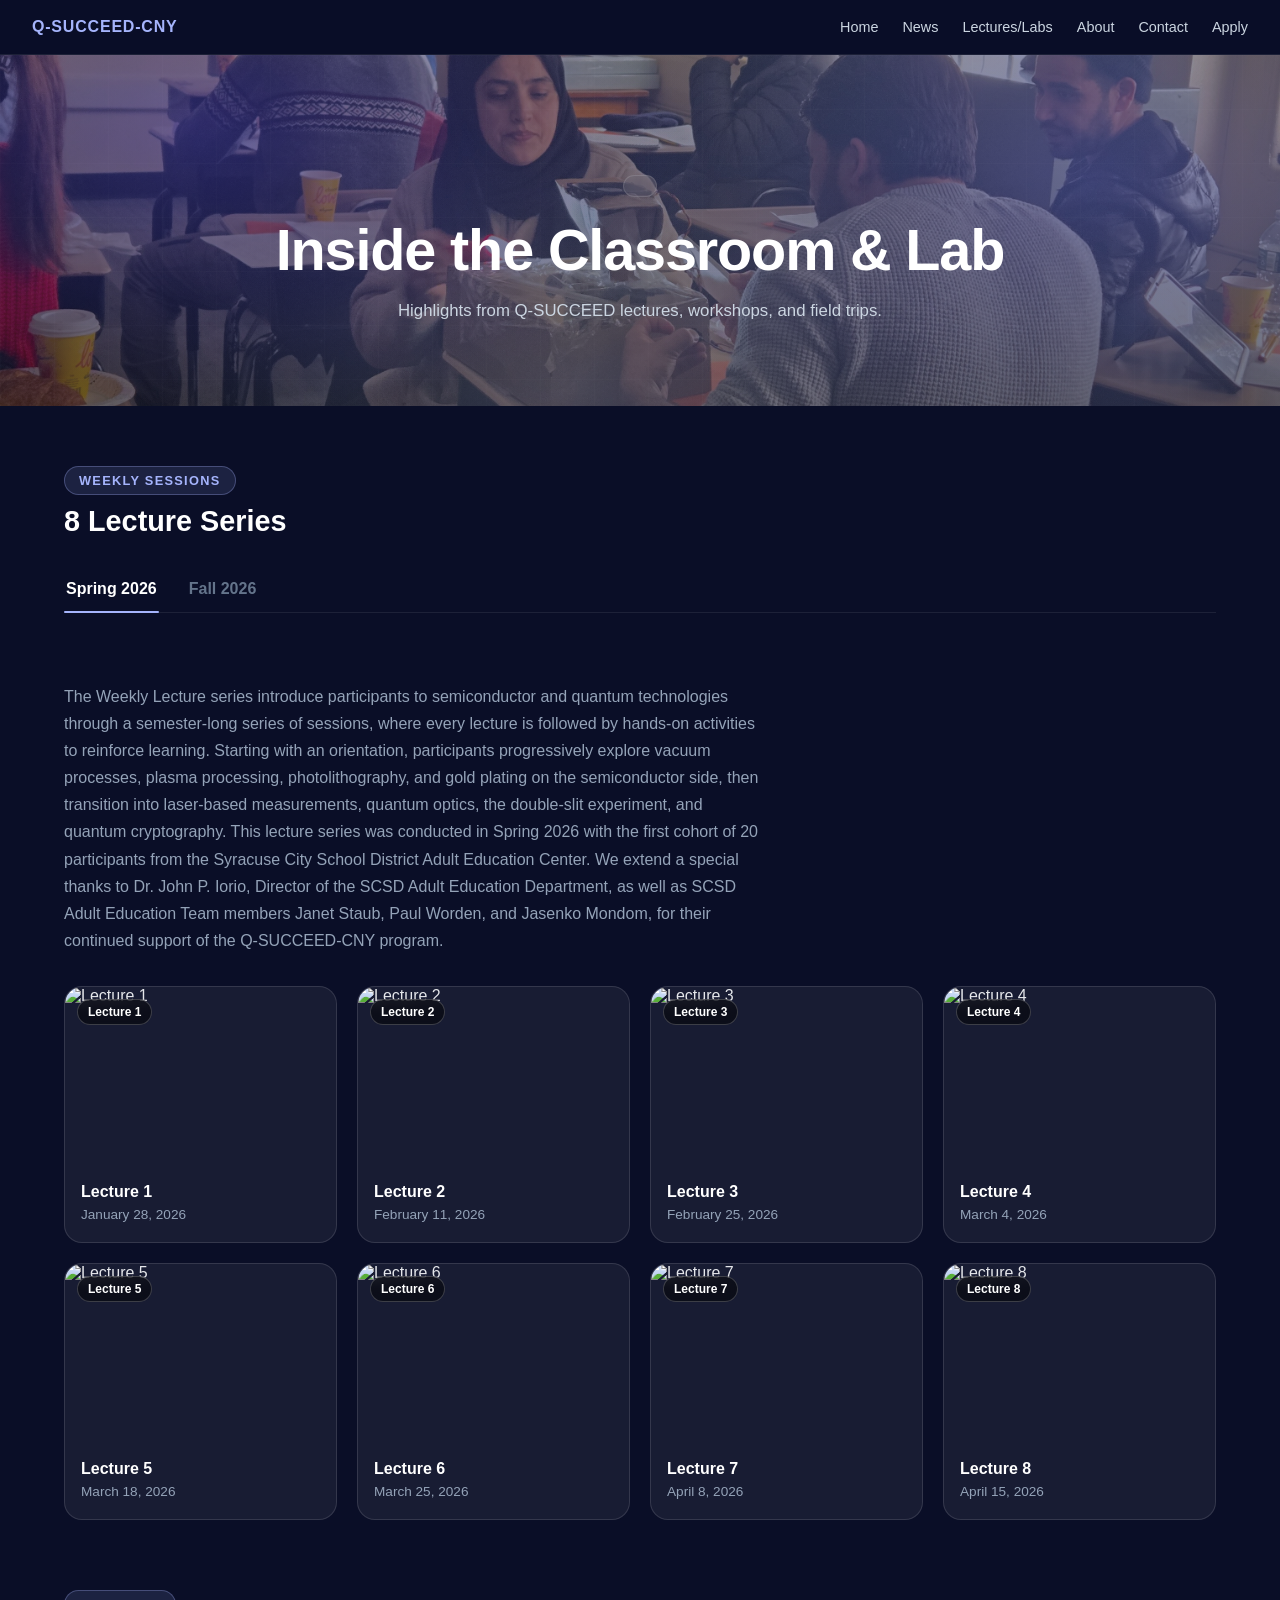
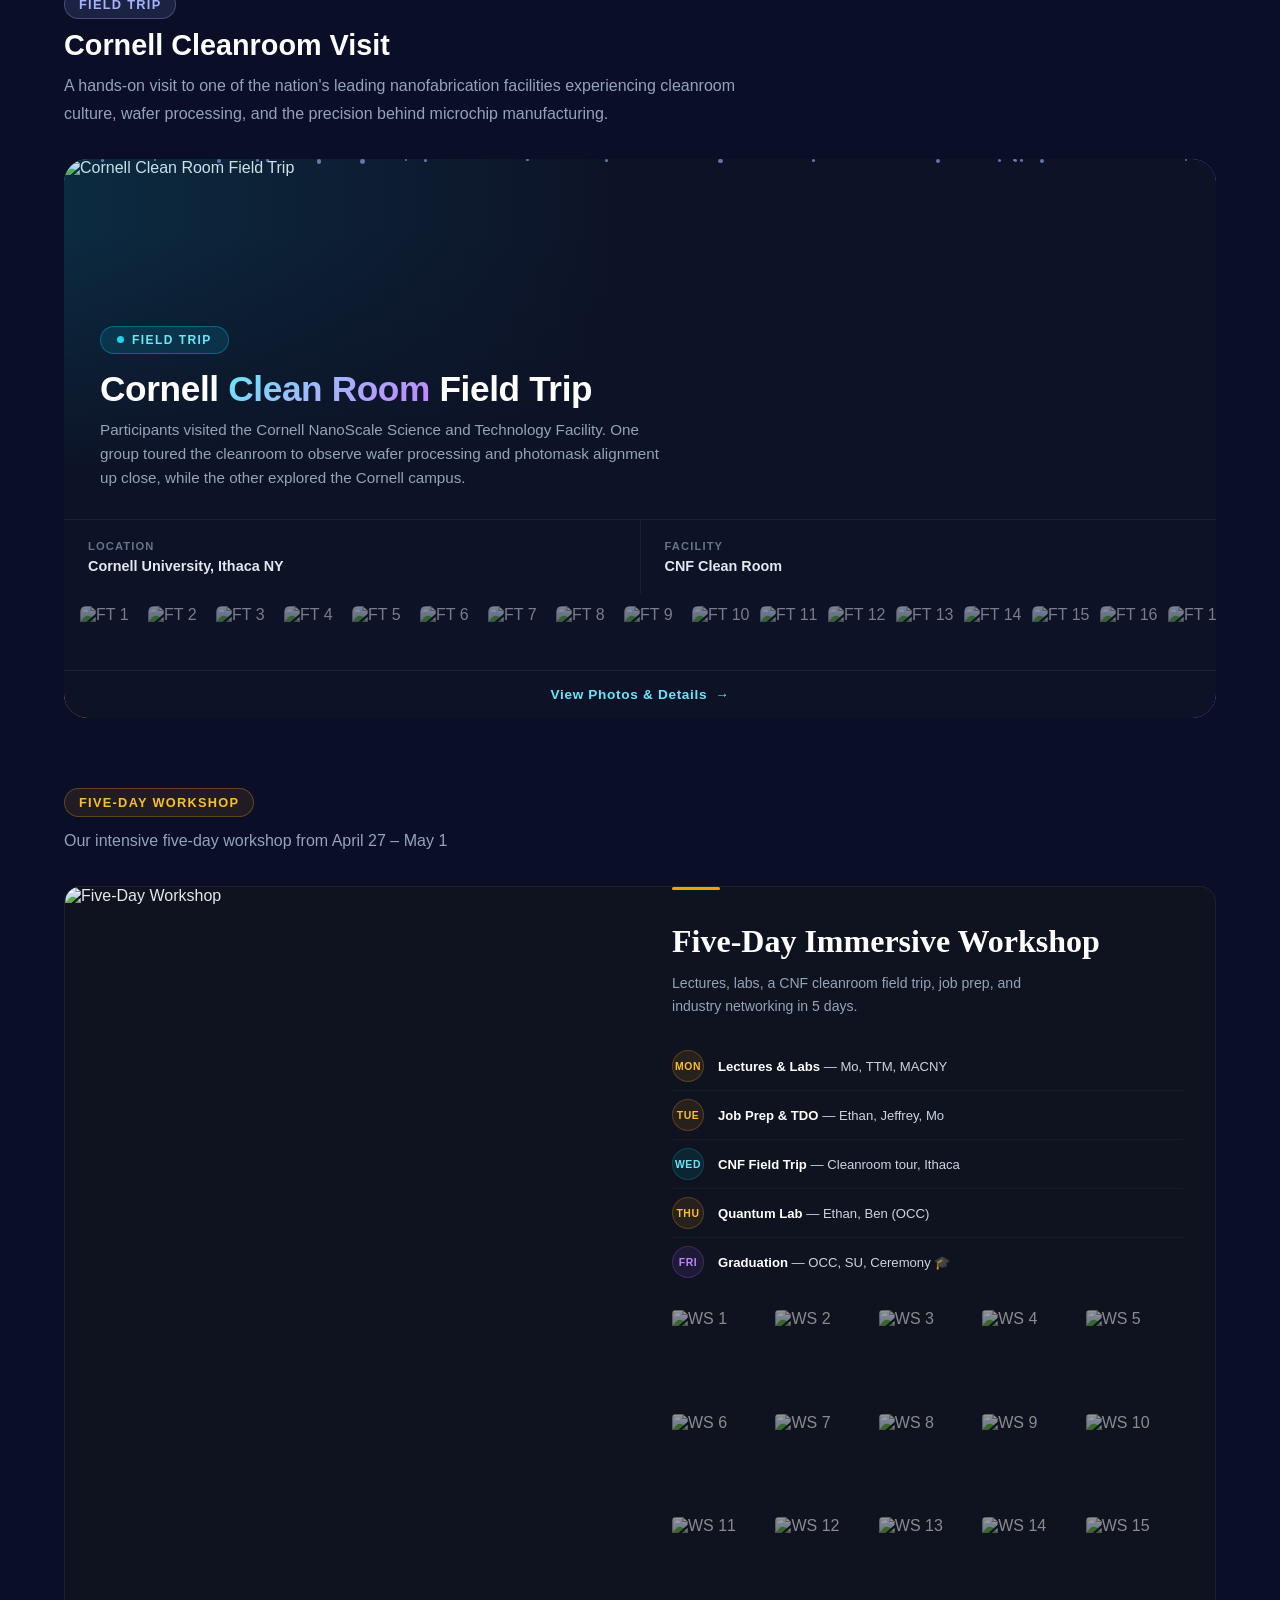
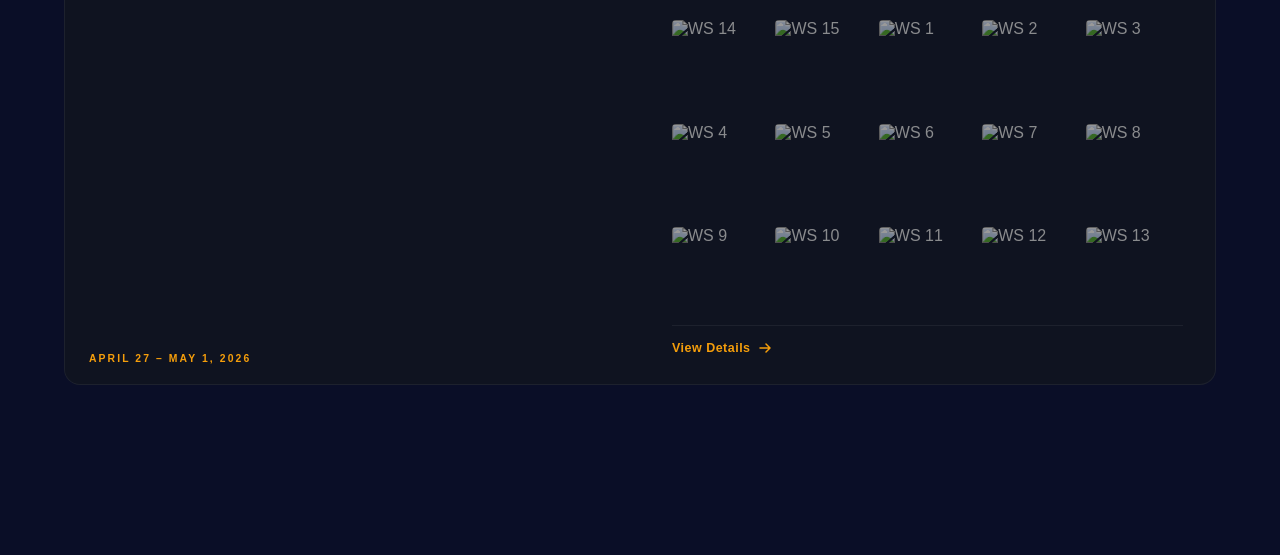
==== commit e4180877: "Add Fall 2026 Lecture 3 content - Fill Lecture 3 with date, description and 21 photos from   images/" ====
--- a/lectures.html
+++ b/lectures.html
@@ -1,1548 +1,3495 @@
-<!DOCTYPE html>
+<!doctype html>
 <html lang="en">
-<head>
-  <meta charset="UTF-8" />
-  <meta name="viewport" content="width=device-width, initial-scale=1.0" />
-  <title>Lectures & Labs | Q-SUCCEED-CNY</title>
-  <style>
-    * { margin: 0; padding: 0; box-sizing: border-box; }
-    body { background: #0a0e27; color: #e5e7eb; font-family: 'Segoe UI', sans-serif; overflow-x: hidden; }
-    .header { display: flex; justify-content: space-between; align-items: center; padding: 18px 32px; background: rgba(10,14,39,0.95); border-bottom: 1px solid rgba(255,255,255,0.08); position: sticky; top: 0; z-index: 100; }
-    .logo h1 { font-size: 1rem; font-weight: 800; color: #a5b4fc; letter-spacing: 0.05em; }
-    .desktop-nav { display: flex; gap: 24px; }
-    .desktop-nav a { color: #cbd5e1; text-decoration: none; font-size: 0.9rem; transition: color 0.2s; }
-    .desktop-nav a:hover { color: #a5b4fc; }
-    .news-hero { position: relative; padding: 120px 24px 80px; text-align: center; overflow: hidden; background: #0d1226; isolation: isolate; }
-    /* Rotating banner photos: crossfade with a slow zoom, under the grid/glow overlays */
-    .hero-slides { position: absolute; inset: 0; z-index: -1; }
-    .hero-slides img { position: absolute; inset: 0; width: 100%; height: 100%; object-fit: cover; opacity: 0; transform: scale(1); transition: opacity 1.6s ease, transform 7s ease-out; }
-    .hero-slides img.active { opacity: 1; transform: scale(1.05); }
-    .hero-slides::after { content: ""; position: absolute; inset: 0; background: linear-gradient(180deg, rgba(13,18,38,0.45), rgba(13,18,38,0.6)); }
-    @media (prefers-reduced-motion: reduce) { .hero-slides img { transition: none; transform: none; } .hero-slides img.active { transform: none; } }
-    .news-hero::after { content: ""; position: absolute; inset: 0; pointer-events: none;
-      background-image: linear-gradient(rgba(255,255,255,0.06) 1px, transparent 1px), linear-gradient(90deg, rgba(255,255,255,0.06) 1px, transparent 1px);
-      background-size: 54px 54px; opacity: 0.25; }
-    .news-hero::before { content: ""; position: absolute; inset: 0; pointer-events: none;
-      background: radial-gradient(900px 500px at 15% 20%, rgba(79,70,229,0.35), transparent 60%),
-                  radial-gradient(900px 500px at 85% 35%, rgba(99,102,241,0.28), transparent 60%),
-                  radial-gradient(700px 450px at 45% 95%, rgba(199,210,254,0.18), transparent 60%); }
-    .chip-row { position: relative; z-index: 1; display: inline-flex; gap: 10px; align-items: center; padding: 10px 16px; background: rgba(255,255,255,0.06); border: 1px solid rgba(255,255,255,0.12); border-radius: 14px; backdrop-filter: blur(10px); color: #fff; font-weight: 800; letter-spacing: 0.14em; text-transform: uppercase; margin-bottom: 16px; }
-    .news-hero h1 { position: relative; z-index: 1; font-size: clamp(2.4rem, 5vw, 3.6rem); color: #fff; letter-spacing: -0.02em; margin-bottom: 14px; }
-    .news-hero p { position: relative; z-index: 1; max-width: 960px; margin: 0 auto; color: #cbd5e1; line-height: 1.7; font-size: 1.05rem; }
-    .program-sections { max-width: 1200px; margin: 0 auto; padding: 60px 24px 100px; }
-    .section-block { margin-bottom: 70px; }
-    .section-header { margin-bottom: 32px; }
-    .section-chip { display: inline-block; padding: 6px 14px; border-radius: 999px; background: rgba(165,180,252,0.12); border: 1px solid rgba(165,180,252,0.3); color: #a5b4fc; font-size: 0.8rem; font-weight: 700; text-transform: uppercase; letter-spacing: 0.1em; margin-bottom: 10px; }
-    .section-title { font-size: 1.8rem; font-weight: 800; color: #fff; margin-bottom: 10px; }
-    .section-desc { color: #94a3b8; line-height: 1.7; max-width: 700px; }
-    .card-grid { display: grid; grid-template-columns: repeat(auto-fill, minmax(280px, 1fr)); gap: 20px; }
-    .program-card { background: rgba(255,255,255,0.06); border: 1px solid rgba(255,255,255,0.12); border-radius: 18px; overflow: hidden; cursor: default; transition: transform 0.25s, border-color 0.25s, box-shadow 0.25s; opacity: 0.55; pointer-events: none; position: relative; }
-    .program-card::after { content: "Coming Soon"; position: absolute; top: 12px; right: 12px; padding: 5px 10px; border-radius: 999px; background: rgba(0,0,0,0.6); border: 1px solid rgba(255,255,255,0.2); color: #94a3b8; font-size: 0.7rem; font-weight: 700; text-transform: uppercase; letter-spacing: 0.06em; z-index: 2; }
-    .card-media { position: relative; height: 180px; overflow: hidden; }
-    .card-media img { width: 100%; height: 100%; object-fit: cover; transition: transform 0.4s; }
-    .program-card:hover .card-media img { transform: scale(1.04); }
-    .card-pill { position: absolute; top: 12px; left: 12px; padding: 5px 10px; border-radius: 999px; background: rgba(0,0,0,0.5); border: 1px solid rgba(255,255,255,0.2); color: #fff; font-size: 0.75rem; font-weight: 700; backdrop-filter: blur(6px); }
-    .card-meta { padding: 16px; }
-    .card-meta h3 { color: #fff; font-size: 1rem; font-weight: 700; margin-bottom: 6px; }
-    .meta-line { color: #94a3b8; font-size: 0.85rem; margin-bottom: 4px; }
-    .card-kicker { color: #a5b4fc; font-size: 0.8rem; font-weight: 600; }
-    .lecture-card { background: rgba(255,255,255,0.06); border: 1px solid rgba(255,255,255,0.12); border-radius: 18px; overflow: hidden; cursor: pointer; transition: transform 0.25s, border-color 0.25s, box-shadow 0.25s; }
-    .lecture-card:hover { transform: translateY(-4px); border-color: rgba(165,180,252,0.5); box-shadow: 0 20px 50px rgba(0,0,0,0.4); }
-    .lecture-card:hover .card-media img { transform: scale(1.04); }
-    .detail-modal { display: none; position: fixed; inset: 0; z-index: 300; align-items: center; justify-content: center; padding: 20px; }
-    .detail-modal.open { display: flex; }
-    .detail-backdrop { position: absolute; inset: 0; background: rgba(0,0,0,0.7); backdrop-filter: blur(4px); }
-    .detail-card { position: relative; background: #111827; border: 1px solid rgba(255,255,255,0.12); border-radius: 20px; max-width: 680px; width: 100%; max-height: 85vh; overflow-y: auto; padding: 32px; z-index: 1; }
-    .detail-close { position: absolute; top: 16px; right: 20px; background: none; border: none; color: #64748b; font-size: 1.5rem; cursor: pointer; }
-    .detail-close:hover { color: #fff; }
-    .detail-chip { display: inline-block; padding: 5px 12px; border-radius: 999px; background: rgba(227,101,21,0.15); border: 1px solid rgba(227,101,21,0.35); color: #ffd9c2; font-size: 0.75rem; font-weight: 700; text-transform: uppercase; margin-bottom: 10px; }
-    .detail-head h3 { color: #fff; font-size: 1.4rem; font-weight: 800; margin-bottom: 4px; }
-    .detail-meta { color: #64748b; font-size: 0.9rem; margin-bottom: 16px; }
-    .detail-desc { color: #94a3b8; line-height: 1.7; margin-bottom: 16px; }
-    .detail-points { list-style: none; margin-bottom: 20px; }
-    .detail-points li { color: #cbd5e1; font-size: 0.9rem; padding: 6px 0; border-bottom: 1px solid rgba(255,255,255,0.06); display: flex; gap: 8px; }
-    .detail-points li::before { content: "▸"; color: #f59e0b; }
-    .detail-photos { display: grid; grid-template-columns: repeat(3, 1fr); gap: 8px; margin-top: 8px; }
-    .detail-photos img { width: 100%; aspect-ratio: 4/3; object-fit: cover; border-radius: 8px; }
-
-    /* ===== PHOTO LIGHTBOX ===== */
-    .photo-lightbox {
-      display: none; position: fixed; inset: 0; z-index: 500;
-      align-items: center; justify-content: center;
-      background: rgba(0,0,0,0.85); backdrop-filter: blur(8px);
-      padding: 24px; cursor: zoom-out;
-    }
-    .photo-lightbox.open { display: flex; }
-    .photo-lightbox img {
-      max-width: 90vw; max-height: 85vh; width: 680px; height: auto;
-      object-fit: contain; border-radius: 12px;
-      box-shadow: 0 20px 60px rgba(0,0,0,0.6);
-      animation: lbFadeIn 0.2s ease;
-    }
-    .photo-lightbox .lb-close {
-      position: absolute; top: 20px; right: 28px;
-      background: none; border: none; color: rgba(255,255,255,0.7);
-      font-size: 2rem; cursor: pointer; z-index: 1;
-      transition: color 0.2s;
-    }
-    .photo-lightbox .lb-close:hover { color: #fff; }
-    .photo-lightbox .lb-nav {
-      position: absolute; top: 50%; transform: translateY(-50%);
-      background: rgba(255,255,255,0.1); border: 1px solid rgba(255,255,255,0.2);
-      color: #fff; font-size: 1.6rem; width: 44px; height: 44px;
-      border-radius: 50%; cursor: pointer; display: flex;
-      align-items: center; justify-content: center;
-      transition: background 0.2s;
-    }
-    .photo-lightbox .lb-nav:hover { background: rgba(255,255,255,0.2); }
-    .photo-lightbox .lb-prev { left: 20px; }
-    .photo-lightbox .lb-next { right: 20px; }
-    .photo-lightbox .lb-counter {
-      position: absolute; bottom: 20px; left: 50%; transform: translateX(-50%);
-      color: rgba(255,255,255,0.6); font-size: 0.85rem; font-weight: 600;
-    }
-    @keyframes lbFadeIn { from { opacity: 0; transform: scale(0.95); } to { opacity: 1; transform: scale(1); } }
-
-    /* Make gallery thumbnails show a zoom cursor */
-    #lec-photos img, .detail-photos img { cursor: zoom-in; }
-
-    /* ===== FIELD TRIP SHOWCASE ===== */
-    .ft-showcase {
-      position: relative;
-      border-radius: 24px;
-      overflow: hidden;
-      cursor: pointer;
-      isolation: isolate;
-    }
-
-    /* Animated border glow */
-    .ft-showcase::before {
-      content: "";
-      position: absolute;
-      inset: -2px;
-      border-radius: 26px;
-      background: conic-gradient(
-        from var(--ft-angle, 0deg),
-        #0ea5e9, #6366f1, #a855f7, #ec4899, #f59e0b, #10b981, #0ea5e9
-      );
-      z-index: -2;
-      animation: ftBorderSpin 6s linear infinite;
-    }
-    @property --ft-angle {
-      syntax: "<angle>";
-      initial-value: 0deg;
-      inherits: false;
-    }
-    @keyframes ftBorderSpin {
-      to { --ft-angle: 360deg; }
-    }
-
-    .ft-showcase-inner {
-      position: relative;
-      background: #0d1226;
-      border-radius: 22px;
-      overflow: hidden;
-    }
-
-    /* Hero banner area */
-    .ft-hero {
-      position: relative;
-      height: 360px;
-      overflow: hidden;
-    }
-    .ft-hero img {
-      width: 100%;
-      height: 100%;
-      object-fit: cover;
-      transition: transform 8s ease-out;
-    }
-    .ft-showcase:hover .ft-hero img {
-      transform: scale(1.08);
-    }
-
-    /* Overlay gradient */
-    .ft-hero-overlay {
-      position: absolute;
-      inset: 0;
-      background:
-        linear-gradient(180deg, transparent 20%, rgba(13,18,38,0.4) 50%, rgba(13,18,38,0.95) 85%, #0d1226 100%),
-        linear-gradient(90deg, rgba(6,182,212,0.15) 0%, transparent 50%);
-      z-index: 1;
-    }
-
-    /* Floating particles on the hero */
-    .ft-particles {
-      position: absolute;
-      inset: 0;
-      z-index: 2;
-      pointer-events: none;
-      overflow: hidden;
-    }
-    .ft-particle {
-      position: absolute;
-      width: 3px;
-      height: 3px;
-      background: rgba(165,180,252,0.6);
-      border-radius: 50%;
-      animation: ftFloat linear infinite;
-    }
-    @keyframes ftFloat {
-      0% { transform: translateY(100%) scale(0); opacity: 0; }
-      10% { opacity: 1; }
-      90% { opacity: 1; }
-      100% { transform: translateY(-360px) scale(1); opacity: 0; }
-    }
-
-    /* Content over the hero */
-    .ft-hero-content {
-      position: absolute;
-      bottom: 0;
-      left: 0;
-      right: 0;
-      padding: 32px 36px 28px;
-      z-index: 3;
-    }
-
-    .ft-badge {
-      display: inline-flex;
-      align-items: center;
-      gap: 8px;
-      padding: 6px 16px;
-      border-radius: 999px;
-      background: rgba(6,182,212,0.15);
-      border: 1px solid rgba(6,182,212,0.4);
-      color: #67e8f9;
-      font-size: 0.75rem;
-      font-weight: 700;
-      text-transform: uppercase;
-      letter-spacing: 0.12em;
-      margin-bottom: 14px;
-      backdrop-filter: blur(8px);
-      animation: ftBadgePulse 3s ease-in-out infinite;
-    }
-    .ft-badge-dot {
-      width: 7px;
-      height: 7px;
-      border-radius: 50%;
-      background: #22d3ee;
-      animation: ftDotPulse 2s ease-in-out infinite;
-    }
-    @keyframes ftDotPulse {
-      0%, 100% { opacity: 1; box-shadow: 0 0 6px rgba(34,211,238,0.6); }
-      50% { opacity: 0.4; box-shadow: 0 0 2px rgba(34,211,238,0.2); }
-    }
-    @keyframes ftBadgePulse {
-      0%, 100% { border-color: rgba(6,182,212,0.4); }
-      50% { border-color: rgba(6,182,212,0.7); }
-    }
-
-    .ft-title {
-      font-size: clamp(1.6rem, 3vw, 2.2rem);
-      font-weight: 800;
-      color: #fff;
-      margin-bottom: 8px;
-      letter-spacing: -0.01em;
-      line-height: 1.2;
-    }
-    .ft-title span {
-      background: linear-gradient(135deg, #67e8f9, #a5b4fc, #c084fc);
-      -webkit-background-clip: text;
-      -webkit-text-fill-color: transparent;
-      background-clip: text;
-    }
-
-    .ft-subtitle {
-      color: #94a3b8;
-      font-size: 0.95rem;
-      line-height: 1.6;
-      max-width: 560px;
-    }
-
-    /* Bottom info strip */
-    .ft-info-strip {
-      display: flex;
-      gap: 0;
-      border-top: 1px solid rgba(255,255,255,0.06);
-    }
-    .ft-info-cell {
-      flex: 1;
-      padding: 20px 24px;
-      border-right: 1px solid rgba(255,255,255,0.06);
-      transition: background 0.3s;
-    }
-    .ft-info-cell:last-child { border-right: none; }
-    .ft-showcase:hover .ft-info-cell { background: rgba(255,255,255,0.02); }
-
-    .ft-info-label {
-      color: #64748b;
-      font-size: 0.7rem;
-      font-weight: 700;
-      text-transform: uppercase;
-      letter-spacing: 0.1em;
-      margin-bottom: 6px;
-    }
-    .ft-info-value {
-      color: #e2e8f0;
-      font-size: 0.9rem;
-      font-weight: 600;
-    }
-
-    /* CTA arrow */
-    .ft-cta {
-      display: flex;
-      align-items: center;
-      justify-content: center;
-      padding: 16px;
-      border-top: 1px solid rgba(255,255,255,0.06);
-      color: #67e8f9;
-      font-size: 0.85rem;
-      font-weight: 700;
-      letter-spacing: 0.05em;
-      gap: 8px;
-      transition: background 0.3s, gap 0.3s;
-    }
-    .ft-showcase:hover .ft-cta {
-      background: rgba(6,182,212,0.06);
-      gap: 14px;
-    }
-    .ft-cta-arrow {
-      display: inline-block;
-      transition: transform 0.3s;
-    }
-    .ft-showcase:hover .ft-cta-arrow {
-      transform: translateX(4px);
-    }
-
-    /* Scroll-triggered reveal */
-    .ft-reveal {
-      opacity: 0;
-      transform: translateY(40px);
-      transition: opacity 0.8s cubic-bezier(0.16, 1, 0.3, 1), transform 0.8s cubic-bezier(0.16, 1, 0.3, 1);
-    }
-    .ft-reveal.visible {
-      opacity: 1;
-      transform: translateY(0);
-    }
-
-    /* Scanline effect on hover */
-    .ft-scanline {
-      position: absolute;
-      top: 0;
-      left: 0;
-      right: 0;
-      height: 2px;
-      background: linear-gradient(90deg, transparent, rgba(6,182,212,0.6), transparent);
-      z-index: 4;
-      opacity: 0;
-      transform: translateY(-10px);
-      transition: opacity 0.3s;
-    }
-    .ft-showcase:hover .ft-scanline {
-      opacity: 1;
-      animation: ftScanline 2s linear infinite;
-    }
-    @keyframes ftScanline {
-      0% { transform: translateY(-10px); }
-      100% { transform: translateY(360px); }
-    }
-
-    /* Photo strip thumbnails at bottom */
-    .ft-photo-strip {
-      display: flex;
-      gap: 4px;
-      padding: 12px 16px 16px;
-      overflow-x: auto;
-      scrollbar-width: none;
-    }
-    .ft-photo-strip::-webkit-scrollbar { display: none; }
-    .ft-photo-strip img {
-      width: 64px;
-      height: 48px;
-      object-fit: cover;
-      border-radius: 6px;
-      opacity: 0.5;
-      transition: opacity 0.3s, transform 0.3s;
-      flex-shrink: 0;
-    }
-    .ft-photo-strip img:hover {
-      opacity: 1;
-      transform: scale(1.1);
-    }
-
-    /* Responsive adjustments */
-    @media (max-width: 640px) {
-      .ft-hero { height: 260px; }
-      .ft-info-strip { flex-wrap: wrap; }
-      .ft-info-cell { flex: 1 1 50%; }
-      .ft-info-cell:nth-child(2) { border-right: none; }
-      .ft-hero-content { padding: 20px 20px 16px; }
-    }
-
-    /* Fallback for browsers that don't support @property */
-    @supports not (background: conic-gradient(from 0deg, red, blue)) {
+  <head>
+    <meta charset="UTF-8" />
+    <meta name="viewport" content="width=device-width, initial-scale=1.0" />
+    <title>Lectures & Labs | Q-SUCCEED-CNY</title>
+    <style>
+      * {
+        margin: 0;
+        padding: 0;
+        box-sizing: border-box;
+      }
+      body {
+        background: #0a0e27;
+        color: #e5e7eb;
+        font-family: "Segoe UI", sans-serif;
+        overflow-x: hidden;
+      }
+      .header {
+        display: flex;
+        justify-content: space-between;
+        align-items: center;
+        padding: 18px 32px;
+        background: rgba(10, 14, 39, 0.95);
+        border-bottom: 1px solid rgba(255, 255, 255, 0.08);
+        position: sticky;
+        top: 0;
+        z-index: 100;
+      }
+      .logo h1 {
+        font-size: 1rem;
+        font-weight: 800;
+        color: #a5b4fc;
+        letter-spacing: 0.05em;
+      }
+      .desktop-nav {
+        display: flex;
+        gap: 24px;
+      }
+      .desktop-nav a {
+        color: #cbd5e1;
+        text-decoration: none;
+        font-size: 0.9rem;
+        transition: color 0.2s;
+      }
+      .desktop-nav a:hover {
+        color: #a5b4fc;
+      }
+      .news-hero {
+        position: relative;
+        padding: 120px 24px 80px;
+        text-align: center;
+        overflow: hidden;
+        background: #0d1226;
+        isolation: isolate;
+      }
+      /* Rotating banner photos: crossfade with a slow zoom, under the grid/glow overlays */
+      .hero-slides {
+        position: absolute;
+        inset: 0;
+        z-index: -1;
+      }
+      .hero-slides img {
+        position: absolute;
+        inset: 0;
+        width: 100%;
+        height: 100%;
+        object-fit: cover;
+        opacity: 0;
+        transform: scale(1);
+        transition:
+          opacity 1.6s ease,
+          transform 7s ease-out;
+      }
+      .hero-slides img.active {
+        opacity: 1;
+        transform: scale(1.05);
+      }
+      .hero-slides::after {
+        content: "";
+        position: absolute;
+        inset: 0;
+        background: linear-gradient(
+          180deg,
+          rgba(13, 18, 38, 0.45),
+          rgba(13, 18, 38, 0.6)
+        );
+      }
+      @media (prefers-reduced-motion: reduce) {
+        .hero-slides img {
+          transition: none;
+          transform: none;
+        }
+        .hero-slides img.active {
+          transform: none;
+        }
+      }
+      .news-hero::after {
+        content: "";
+        position: absolute;
+        inset: 0;
+        pointer-events: none;
+        background-image:
+          linear-gradient(rgba(255, 255, 255, 0.06) 1px, transparent 1px),
+          linear-gradient(90deg, rgba(255, 255, 255, 0.06) 1px, transparent 1px);
+        background-size: 54px 54px;
+        opacity: 0.25;
+      }
+      .news-hero::before {
+        content: "";
+        position: absolute;
+        inset: 0;
+        pointer-events: none;
+        background:
+          radial-gradient(
+            900px 500px at 15% 20%,
+            rgba(79, 70, 229, 0.35),
+            transparent 60%
+          ),
+          radial-gradient(
+            900px 500px at 85% 35%,
+            rgba(99, 102, 241, 0.28),
+            transparent 60%
+          ),
+          radial-gradient(
+            700px 450px at 45% 95%,
+            rgba(199, 210, 254, 0.18),
+            transparent 60%
+          );
+      }
+      .chip-row {
+        position: relative;
+        z-index: 1;
+        display: inline-flex;
+        gap: 10px;
+        align-items: center;
+        padding: 10px 16px;
+        background: rgba(255, 255, 255, 0.06);
+        border: 1px solid rgba(255, 255, 255, 0.12);
+        border-radius: 14px;
+        backdrop-filter: blur(10px);
+        color: #fff;
+        font-weight: 800;
+        letter-spacing: 0.14em;
+        text-transform: uppercase;
+        margin-bottom: 16px;
+      }
+      .news-hero h1 {
+        position: relative;
+        z-index: 1;
+        font-size: clamp(2.4rem, 5vw, 3.6rem);
+        color: #fff;
+        letter-spacing: -0.02em;
+        margin-bottom: 14px;
+      }
+      .news-hero p {
+        position: relative;
+        z-index: 1;
+        max-width: 960px;
+        margin: 0 auto;
+        color: #cbd5e1;
+        line-height: 1.7;
+        font-size: 1.05rem;
+      }
+      .program-sections {
+        max-width: 1200px;
+        margin: 0 auto;
+        padding: 60px 24px 100px;
+      }
+      .section-block {
+        margin-bottom: 70px;
+      }
+      .section-header {
+        margin-bottom: 32px;
+      }
+      .section-chip {
+        display: inline-block;
+        padding: 6px 14px;
+        border-radius: 999px;
+        background: rgba(165, 180, 252, 0.12);
+        border: 1px solid rgba(165, 180, 252, 0.3);
+        color: #a5b4fc;
+        font-size: 0.8rem;
+        font-weight: 700;
+        text-transform: uppercase;
+        letter-spacing: 0.1em;
+        margin-bottom: 10px;
+      }
+      .section-title {
+        font-size: 1.8rem;
+        font-weight: 800;
+        color: #fff;
+        margin-bottom: 10px;
+      }
+      .section-desc {
+        color: #94a3b8;
+        line-height: 1.7;
+        max-width: 700px;
+      }
+      .card-grid {
+        display: grid;
+        grid-template-columns: repeat(auto-fill, minmax(280px, 1fr));
+        gap: 20px;
+      }
+      .program-card {
+        background: rgba(255, 255, 255, 0.06);
+        border: 1px solid rgba(255, 255, 255, 0.12);
+        border-radius: 18px;
+        overflow: hidden;
+        cursor: default;
+        transition:
+          transform 0.25s,
+          border-color 0.25s,
+          box-shadow 0.25s;
+        opacity: 0.55;
+        pointer-events: none;
+        position: relative;
+      }
+      .program-card::after {
+        content: "Coming Soon";
+        position: absolute;
+        top: 12px;
+        right: 12px;
+        padding: 5px 10px;
+        border-radius: 999px;
+        background: rgba(0, 0, 0, 0.6);
+        border: 1px solid rgba(255, 255, 255, 0.2);
+        color: #94a3b8;
+        font-size: 0.7rem;
+        font-weight: 700;
+        text-transform: uppercase;
+        letter-spacing: 0.06em;
+        z-index: 2;
+      }
+      .card-media {
+        position: relative;
+        height: 180px;
+        overflow: hidden;
+      }
+      .card-media img {
+        width: 100%;
+        height: 100%;
+        object-fit: cover;
+        transition: transform 0.4s;
+      }
+      .program-card:hover .card-media img {
+        transform: scale(1.04);
+      }
+      .card-pill {
+        position: absolute;
+        top: 12px;
+        left: 12px;
+        padding: 5px 10px;
+        border-radius: 999px;
+        background: rgba(0, 0, 0, 0.5);
+        border: 1px solid rgba(255, 255, 255, 0.2);
+        color: #fff;
+        font-size: 0.75rem;
+        font-weight: 700;
+        backdrop-filter: blur(6px);
+      }
+      .card-meta {
+        padding: 16px;
+      }
+      .card-meta h3 {
+        color: #fff;
+        font-size: 1rem;
+        font-weight: 700;
+        margin-bottom: 6px;
+      }
+      .meta-line {
+        color: #94a3b8;
+        font-size: 0.85rem;
+        margin-bottom: 4px;
+      }
+      .card-kicker {
+        color: #a5b4fc;
+        font-size: 0.8rem;
+        font-weight: 600;
+      }
+      .lecture-card {
+        background: rgba(255, 255, 255, 0.06);
+        border: 1px solid rgba(255, 255, 255, 0.12);
+        border-radius: 18px;
+        overflow: hidden;
+        cursor: pointer;
+        transition:
+          transform 0.25s,
+          border-color 0.25s,
+          box-shadow 0.25s;
+      }
+      .lecture-card:hover {
+        transform: translateY(-4px);
+        border-color: rgba(165, 180, 252, 0.5);
+        box-shadow: 0 20px 50px rgba(0, 0, 0, 0.4);
+      }
+      .lecture-card:hover .card-media img {
+        transform: scale(1.04);
+      }
+      .detail-modal {
+        display: none;
+        position: fixed;
+        inset: 0;
+        z-index: 300;
+        align-items: center;
+        justify-content: center;
+        padding: 20px;
+      }
+      .detail-modal.open {
+        display: flex;
+      }
+      .detail-backdrop {
+        position: absolute;
+        inset: 0;
+        background: rgba(0, 0, 0, 0.7);
+        backdrop-filter: blur(4px);
+      }
+      .detail-card {
+        position: relative;
+        background: #111827;
+        border: 1px solid rgba(255, 255, 255, 0.12);
+        border-radius: 20px;
+        max-width: 680px;
+        width: 100%;
+        max-height: 85vh;
+        overflow-y: auto;
+        padding: 32px;
+        z-index: 1;
+      }
+      .detail-close {
+        position: absolute;
+        top: 16px;
+        right: 20px;
+        background: none;
+        border: none;
+        color: #64748b;
+        font-size: 1.5rem;
+        cursor: pointer;
+      }
+      .detail-close:hover {
+        color: #fff;
+      }
+      .detail-chip {
+        display: inline-block;
+        padding: 5px 12px;
+        border-radius: 999px;
+        background: rgba(227, 101, 21, 0.15);
+        border: 1px solid rgba(227, 101, 21, 0.35);
+        color: #ffd9c2;
+        font-size: 0.75rem;
+        font-weight: 700;
+        text-transform: uppercase;
+        margin-bottom: 10px;
+      }
+      .detail-head h3 {
+        color: #fff;
+        font-size: 1.4rem;
+        font-weight: 800;
+        margin-bottom: 4px;
+      }
+      .detail-meta {
+        color: #64748b;
+        font-size: 0.9rem;
+        margin-bottom: 16px;
+      }
+      .detail-desc {
+        color: #94a3b8;
+        line-height: 1.7;
+        margin-bottom: 16px;
+      }
+      .detail-points {
+        list-style: none;
+        margin-bottom: 20px;
+      }
+      .detail-points li {
+        color: #cbd5e1;
+        font-size: 0.9rem;
+        padding: 6px 0;
+        border-bottom: 1px solid rgba(255, 255, 255, 0.06);
+        display: flex;
+        gap: 8px;
+      }
+      .detail-points li::before {
+        content: "▸";
+        color: #f59e0b;
+      }
+      .detail-photos {
+        display: grid;
+        grid-template-columns: repeat(3, 1fr);
+        gap: 8px;
+        margin-top: 8px;
+      }
+      .detail-photos img {
+        width: 100%;
+        aspect-ratio: 4/3;
+        object-fit: cover;
+        border-radius: 8px;
+      }
+
+      /* ===== PHOTO LIGHTBOX ===== */
+      .photo-lightbox {
+        display: none;
+        position: fixed;
+        inset: 0;
+        z-index: 500;
+        align-items: center;
+        justify-content: center;
+        background: rgba(0, 0, 0, 0.85);
+        backdrop-filter: blur(8px);
+        padding: 24px;
+        cursor: zoom-out;
+      }
+      .photo-lightbox.open {
+        display: flex;
+      }
+      .photo-lightbox img {
+        max-width: 90vw;
+        max-height: 85vh;
+        width: 680px;
+        height: auto;
+        object-fit: contain;
+        border-radius: 12px;
+        box-shadow: 0 20px 60px rgba(0, 0, 0, 0.6);
+        animation: lbFadeIn 0.2s ease;
+      }
+      .photo-lightbox .lb-close {
+        position: absolute;
+        top: 20px;
+        right: 28px;
+        background: none;
+        border: none;
+        color: rgba(255, 255, 255, 0.7);
+        font-size: 2rem;
+        cursor: pointer;
+        z-index: 1;
+        transition: color 0.2s;
+      }
+      .photo-lightbox .lb-close:hover {
+        color: #fff;
+      }
+      .photo-lightbox .lb-nav {
+        position: absolute;
+        top: 50%;
+        transform: translateY(-50%);
+        background: rgba(255, 255, 255, 0.1);
+        border: 1px solid rgba(255, 255, 255, 0.2);
+        color: #fff;
+        font-size: 1.6rem;
+        width: 44px;
+        height: 44px;
+        border-radius: 50%;
+        cursor: pointer;
+        display: flex;
+        align-items: center;
+        justify-content: center;
+        transition: background 0.2s;
+      }
+      .photo-lightbox .lb-nav:hover {
+        background: rgba(255, 255, 255, 0.2);
+      }
+      .photo-lightbox .lb-prev {
+        left: 20px;
+      }
+      .photo-lightbox .lb-next {
+        right: 20px;
+      }
+      .photo-lightbox .lb-counter {
+        position: absolute;
+        bottom: 20px;
+        left: 50%;
+        transform: translateX(-50%);
+        color: rgba(255, 255, 255, 0.6);
+        font-size: 0.85rem;
+        font-weight: 600;
+      }
+      @keyframes lbFadeIn {
+        from {
+          opacity: 0;
+          transform: scale(0.95);
+        }
+        to {
+          opacity: 1;
+          transform: scale(1);
+        }
+      }
+
+      /* Make gallery thumbnails show a zoom cursor */
+      #lec-photos img,
+      .detail-photos img {
+        cursor: zoom-in;
+      }
+
+      /* ===== FIELD TRIP SHOWCASE ===== */
+      .ft-showcase {
+        position: relative;
+        border-radius: 24px;
+        overflow: hidden;
+        cursor: pointer;
+        isolation: isolate;
+      }
+
+      /* Animated border glow */
       .ft-showcase::before {
-        background: linear-gradient(135deg, #0ea5e9, #6366f1, #a855f7);
-      }
-    }
-    /* ===== WORKSHOP — EDITORIAL SPREAD ===== */
-    @import url('https://fonts.googleapis.com/css2?family=Playfair+Display:ital,wght@0,700;0,900;1,700&family=DM+Sans:wght@400;500;700&display=swap');
-
-    .ws-spread {
-      display: grid;
-      grid-template-columns: 1fr 1fr;
-      min-height: 480px;
-      border-radius: 16px;
-      overflow: hidden;
-      cursor: pointer;
-      background: #0f1320;
-      border: 1px solid rgba(255,255,255,0.06);
-      transition: box-shadow 0.5s, border-color 0.4s;
-    }
-    .ws-spread:hover {
-      border-color: rgba(245,158,11,0.25);
-      box-shadow: 0 30px 80px rgba(0,0,0,0.5), 0 0 0 1px rgba(245,158,11,0.1);
-    }
-
-    /* ── LEFT PANEL: Hero Photo ── */
-    .ws-left {
-      position: relative;
-      overflow: hidden;
-    }
-    .ws-left img {
-      width: 100%;
-      height: 100%;
-      object-fit: cover;
-      transition: transform 8s ease-out;
-    }
-    .ws-spread:hover .ws-left img {
-      transform: scale(1.06);
-    }
-
-    /* Gradient fade on right edge into the right panel */
-    .ws-left::after {
-      content: "";
-      position: absolute;
-      top: 0; right: 0; bottom: 0;
-      width: 80px;
-      background: linear-gradient(90deg, transparent, #0f1320);
-      z-index: 1;
-    }
-    /* Bottom gradient for the overline text */
-    .ws-left::before {
-      content: "";
-      position: absolute;
-      bottom: 0; left: 0; right: 0;
-      height: 140px;
-      background: linear-gradient(to top, rgba(15,19,32,0.9), transparent);
-      z-index: 1;
-    }
-
-    /* Overline text at bottom-left of photo */
-    .ws-left-label {
-      position: absolute;
-      bottom: 20px;
-      left: 24px;
-      z-index: 2;
-      font-family: 'DM Sans', sans-serif;
-      font-size: 0.65rem;
-      font-weight: 700;
-      letter-spacing: 0.2em;
-      text-transform: uppercase;
-      color: #f59e0b;
-    }
-
-    /* ── RIGHT PANEL: Content ── */
-    .ws-right {
-      display: flex;
-      flex-direction: column;
-      padding: 36px 32px 28px;
-      position: relative;
-    }
-
-    /* Gold accent line at top */
-    .ws-right::before {
-      content: "";
-      position: absolute;
-      top: 0; left: 32px;
-      width: 48px;
-      height: 3px;
-      background: #f59e0b;
-      border-radius: 2px;
-    }
-
-    .ws-eyebrow {
-      font-family: 'DM Sans', sans-serif;
-      font-size: 0.7rem;
-      font-weight: 700;
-      letter-spacing: 0.18em;
-      text-transform: uppercase;
-      color: #f59e0b;
-      margin-bottom: 12px;
-      margin-top: 8px;
-    }
-
-    .ws-headline {
-      font-family: 'Playfair Display', serif;
-      font-size: clamp(1.6rem, 2.5vw, 2.2rem);
-      font-weight: 900;
-      color: #fff;
-      line-height: 1.15;
-      margin-bottom: 12px;
-    }
-    .ws-headline em {
-      font-style: italic;
-      color: #fbbf24;
-    }
-
-    .ws-lede {
-      font-family: 'DM Sans', sans-serif;
-      color: #94a3b8;
-      font-size: 0.88rem;
-      line-height: 1.65;
-      margin-bottom: 24px;
-      max-width: 380px;
-    }
-
-    /* ── Vertical Day Steps ── */
-    .ws-steps {
-      display: flex;
-      flex-direction: column;
-      gap: 0;
-      margin-bottom: 24px;
-      flex: 1;
-    }
-
-    .ws-step {
-      display: flex;
-      align-items: center;
-      gap: 14px;
-      padding: 8px 0;
-      border-bottom: 1px solid rgba(255,255,255,0.04);
-    }
-    .ws-step:last-child { border-bottom: none; }
-
-    .ws-step-marker {
-      width: 32px;
-      height: 32px;
-      border-radius: 50%;
-      display: flex;
-      align-items: center;
-      justify-content: center;
-      font-family: 'DM Sans', sans-serif;
-      font-size: 0.65rem;
-      font-weight: 700;
-      letter-spacing: 0.06em;
-      flex-shrink: 0;
-      background: rgba(245,158,11,0.1);
-      border: 1px solid rgba(245,158,11,0.25);
-      color: #fbbf24;
-      transition: background 0.3s, border-color 0.3s;
-    }
-    .ws-spread:hover .ws-step-marker {
-      background: rgba(245,158,11,0.15);
-      border-color: rgba(245,158,11,0.4);
-    }
-
-    .ws-step-marker--ft {
-      background: rgba(6,182,212,0.1);
-      border-color: rgba(6,182,212,0.25);
-      color: #67e8f9;
-    }
-    .ws-spread:hover .ws-step-marker--ft {
-      background: rgba(6,182,212,0.15);
-      border-color: rgba(6,182,212,0.4);
-    }
-
-    .ws-step-marker--grad {
-      background: rgba(168,85,247,0.1);
-      border-color: rgba(168,85,247,0.25);
-      color: #c084fc;
-    }
-    .ws-spread:hover .ws-step-marker--grad {
-      background: rgba(168,85,247,0.15);
-      border-color: rgba(168,85,247,0.4);
-    }
-
-    .ws-step-text {
-      font-family: 'DM Sans', sans-serif;
-      color: #cbd5e1;
-      font-size: 0.82rem;
-      font-weight: 500;
-    }
-    .ws-step-text strong {
-      color: #fff;
-      font-weight: 700;
-    }
-
-    /* ── Photo Mosaic ── */
-    .ws-mosaic {
-      display: grid;
-      grid-template-columns: repeat(5, 1fr);
-      /* remove fixed grid-template-rows — let it auto-flow */
-      gap: 6px;
-    }
-    .ws-mosaic img {
-      width: 100%;
-      aspect-ratio: 1;
-      object-fit: cover;
-      border-radius: 4px;
-      filter: brightness(0.6);
-      transition: filter 0.3s, transform 0.3s;
-    }
-    .ws-mosaic img:hover {
-      filter: brightness(0.95);
-      transform: scale(1.08);
-      z-index: 1;
-      position: relative;
-    }
-
-    /* ── Bottom bar: Industry + CTA ── */
-    .ws-bottom {
-      display: flex;
-      align-items: center;
-      justify-content: space-between;
-      padding-top: 14px;
-      border-top: 1px solid rgba(255,255,255,0.06);
-    }
-
-    .ws-partners {
-      font-family: 'DM Sans', sans-serif;
-      font-size: 0.7rem;
-      color: #475569;
-      letter-spacing: 0.04em;
-    }
-    .ws-partners span {
-      color: #94a3b8;
-    }
-
-    .ws-cta-link {
-      font-family: 'DM Sans', sans-serif;
-      font-size: 0.78rem;
-      font-weight: 700;
-      color: #f59e0b;
-      letter-spacing: 0.04em;
-      display: flex;
-      align-items: center;
-      gap: 6px;
-      transition: gap 0.3s;
-    }
-    .ws-spread:hover .ws-cta-link {
-      gap: 10px;
-    }
-    .ws-cta-link svg {
-      transition: transform 0.3s;
-    }
-    .ws-spread:hover .ws-cta-link svg {
-      transform: translateX(3px);
-    }
-
-    /* ── Modal day cards (amber/cyan/purple themed) ── */
-    .ws-modal-day {
-      border-radius: 8px;
-      padding: 14px 16px;
-      margin-bottom: 8px;
-      background: rgba(245,158,11,0.05);
-      border: 1px solid rgba(245,158,11,0.12);
-    }
-    .ws-modal-day--ft {
-      background: rgba(6,182,212,0.05);
-      border-color: rgba(6,182,212,0.12);
-    }
-    .ws-modal-day--grad {
-      background: rgba(168,85,247,0.05);
-      border-color: rgba(168,85,247,0.12);
-    }
-    .ws-modal-day-label {
-      font-family: 'DM Sans', sans-serif;
-      font-size: 0.72rem;
-      font-weight: 700;
-      letter-spacing: 0.08em;
-      text-transform: uppercase;
-      margin-bottom: 4px;
-      color: #fbbf24;
-    }
-    .ws-modal-day--ft .ws-modal-day-label { color: #67e8f9; }
-    .ws-modal-day--grad .ws-modal-day-label { color: #c084fc; }
-    .ws-modal-day-text {
-      color: #cbd5e1;
-      font-size: 0.85rem;
-      line-height: 1.6;
-    }
-
-    /* ── Responsive: Stack on mobile ── */
-    @media (max-width: 768px) {
+        content: "";
+        position: absolute;
+        inset: -2px;
+        border-radius: 26px;
+        background: conic-gradient(
+          from var(--ft-angle, 0deg),
+          #0ea5e9,
+          #6366f1,
+          #a855f7,
+          #ec4899,
+          #f59e0b,
+          #10b981,
+          #0ea5e9
+        );
+        z-index: -2;
+        animation: ftBorderSpin 6s linear infinite;
+      }
+      @property --ft-angle {
+        syntax: "<angle>";
+        initial-value: 0deg;
+        inherits: false;
+      }
+      @keyframes ftBorderSpin {
+        to {
+          --ft-angle: 360deg;
+        }
+      }
+
+      .ft-showcase-inner {
+        position: relative;
+        background: #0d1226;
+        border-radius: 22px;
+        overflow: hidden;
+      }
+
+      /* Hero banner area */
+      .ft-hero {
+        position: relative;
+        height: 360px;
+        overflow: hidden;
+      }
+      .ft-hero img {
+        width: 100%;
+        height: 100%;
+        object-fit: cover;
+        transition: transform 8s ease-out;
+      }
+      .ft-showcase:hover .ft-hero img {
+        transform: scale(1.08);
+      }
+
+      /* Overlay gradient */
+      .ft-hero-overlay {
+        position: absolute;
+        inset: 0;
+        background:
+          linear-gradient(
+            180deg,
+            transparent 20%,
+            rgba(13, 18, 38, 0.4) 50%,
+            rgba(13, 18, 38, 0.95) 85%,
+            #0d1226 100%
+          ),
+          linear-gradient(90deg, rgba(6, 182, 212, 0.15) 0%, transparent 50%);
+        z-index: 1;
+      }
+
+      /* Floating particles on the hero */
+      .ft-particles {
+        position: absolute;
+        inset: 0;
+        z-index: 2;
+        pointer-events: none;
+        overflow: hidden;
+      }
+      .ft-particle {
+        position: absolute;
+        width: 3px;
+        height: 3px;
+        background: rgba(165, 180, 252, 0.6);
+        border-radius: 50%;
+        animation: ftFloat linear infinite;
+      }
+      @keyframes ftFloat {
+        0% {
+          transform: translateY(100%) scale(0);
+          opacity: 0;
+        }
+        10% {
+          opacity: 1;
+        }
+        90% {
+          opacity: 1;
+        }
+        100% {
+          transform: translateY(-360px) scale(1);
+          opacity: 0;
+        }
+      }
+
+      /* Content over the hero */
+      .ft-hero-content {
+        position: absolute;
+        bottom: 0;
+        left: 0;
+        right: 0;
+        padding: 32px 36px 28px;
+        z-index: 3;
+      }
+
+      .ft-badge {
+        display: inline-flex;
+        align-items: center;
+        gap: 8px;
+        padding: 6px 16px;
+        border-radius: 999px;
+        background: rgba(6, 182, 212, 0.15);
+        border: 1px solid rgba(6, 182, 212, 0.4);
+        color: #67e8f9;
+        font-size: 0.75rem;
+        font-weight: 700;
+        text-transform: uppercase;
+        letter-spacing: 0.12em;
+        margin-bottom: 14px;
+        backdrop-filter: blur(8px);
+        animation: ftBadgePulse 3s ease-in-out infinite;
+      }
+      .ft-badge-dot {
+        width: 7px;
+        height: 7px;
+        border-radius: 50%;
+        background: #22d3ee;
+        animation: ftDotPulse 2s ease-in-out infinite;
+      }
+      @keyframes ftDotPulse {
+        0%,
+        100% {
+          opacity: 1;
+          box-shadow: 0 0 6px rgba(34, 211, 238, 0.6);
+        }
+        50% {
+          opacity: 0.4;
+          box-shadow: 0 0 2px rgba(34, 211, 238, 0.2);
+        }
+      }
+      @keyframes ftBadgePulse {
+        0%,
+        100% {
+          border-color: rgba(6, 182, 212, 0.4);
+        }
+        50% {
+          border-color: rgba(6, 182, 212, 0.7);
+        }
+      }
+
+      .ft-title {
+        font-size: clamp(1.6rem, 3vw, 2.2rem);
+        font-weight: 800;
+        color: #fff;
+        margin-bottom: 8px;
+        letter-spacing: -0.01em;
+        line-height: 1.2;
+      }
+      .ft-title span {
+        background: linear-gradient(135deg, #67e8f9, #a5b4fc, #c084fc);
+        -webkit-background-clip: text;
+        -webkit-text-fill-color: transparent;
+        background-clip: text;
+      }
+
+      .ft-subtitle {
+        color: #94a3b8;
+        font-size: 0.95rem;
+        line-height: 1.6;
+        max-width: 560px;
+      }
+
+      /* Bottom info strip */
+      .ft-info-strip {
+        display: flex;
+        gap: 0;
+        border-top: 1px solid rgba(255, 255, 255, 0.06);
+      }
+      .ft-info-cell {
+        flex: 1;
+        padding: 20px 24px;
+        border-right: 1px solid rgba(255, 255, 255, 0.06);
+        transition: background 0.3s;
+      }
+      .ft-info-cell:last-child {
+        border-right: none;
+      }
+      .ft-showcase:hover .ft-info-cell {
+        background: rgba(255, 255, 255, 0.02);
+      }
+
+      .ft-info-label {
+        color: #64748b;
+        font-size: 0.7rem;
+        font-weight: 700;
+        text-transform: uppercase;
+        letter-spacing: 0.1em;
+        margin-bottom: 6px;
+      }
+      .ft-info-value {
+        color: #e2e8f0;
+        font-size: 0.9rem;
+        font-weight: 600;
+      }
+
+      /* CTA arrow */
+      .ft-cta {
+        display: flex;
+        align-items: center;
+        justify-content: center;
+        padding: 16px;
+        border-top: 1px solid rgba(255, 255, 255, 0.06);
+        color: #67e8f9;
+        font-size: 0.85rem;
+        font-weight: 700;
+        letter-spacing: 0.05em;
+        gap: 8px;
+        transition:
+          background 0.3s,
+          gap 0.3s;
+      }
+      .ft-showcase:hover .ft-cta {
+        background: rgba(6, 182, 212, 0.06);
+        gap: 14px;
+      }
+      .ft-cta-arrow {
+        display: inline-block;
+        transition: transform 0.3s;
+      }
+      .ft-showcase:hover .ft-cta-arrow {
+        transform: translateX(4px);
+      }
+
+      /* Scroll-triggered reveal */
+      .ft-reveal {
+        opacity: 0;
+        transform: translateY(40px);
+        transition:
+          opacity 0.8s cubic-bezier(0.16, 1, 0.3, 1),
+          transform 0.8s cubic-bezier(0.16, 1, 0.3, 1);
+      }
+      .ft-reveal.visible {
+        opacity: 1;
+        transform: translateY(0);
+      }
+
+      /* Scanline effect on hover */
+      .ft-scanline {
+        position: absolute;
+        top: 0;
+        left: 0;
+        right: 0;
+        height: 2px;
+        background: linear-gradient(
+          90deg,
+          transparent,
+          rgba(6, 182, 212, 0.6),
+          transparent
+        );
+        z-index: 4;
+        opacity: 0;
+        transform: translateY(-10px);
+        transition: opacity 0.3s;
+      }
+      .ft-showcase:hover .ft-scanline {
+        opacity: 1;
+        animation: ftScanline 2s linear infinite;
+      }
+      @keyframes ftScanline {
+        0% {
+          transform: translateY(-10px);
+        }
+        100% {
+          transform: translateY(360px);
+        }
+      }
+
+      /* Photo strip thumbnails at bottom */
+      .ft-photo-strip {
+        display: flex;
+        gap: 4px;
+        padding: 12px 16px 16px;
+        overflow-x: auto;
+        scrollbar-width: none;
+      }
+      .ft-photo-strip::-webkit-scrollbar {
+        display: none;
+      }
+      .ft-photo-strip img {
+        width: 64px;
+        height: 48px;
+        object-fit: cover;
+        border-radius: 6px;
+        opacity: 0.5;
+        transition:
+          opacity 0.3s,
+          transform 0.3s;
+        flex-shrink: 0;
+      }
+      .ft-photo-strip img:hover {
+        opacity: 1;
+        transform: scale(1.1);
+      }
+
+      /* Responsive adjustments */
+      @media (max-width: 640px) {
+        .ft-hero {
+          height: 260px;
+        }
+        .ft-info-strip {
+          flex-wrap: wrap;
+        }
+        .ft-info-cell {
+          flex: 1 1 50%;
+        }
+        .ft-info-cell:nth-child(2) {
+          border-right: none;
+        }
+        .ft-hero-content {
+          padding: 20px 20px 16px;
+        }
+      }
+
+      /* Fallback for browsers that don't support @property */
+      @supports not (background: conic-gradient(from 0deg, red, blue)) {
+        .ft-showcase::before {
+          background: linear-gradient(135deg, #0ea5e9, #6366f1, #a855f7);
+        }
+      }
+      /* ===== WORKSHOP — EDITORIAL SPREAD ===== */
+      @import url("https://fonts.googleapis.com/css2?family=Playfair+Display:ital,wght@0,700;0,900;1,700&family=DM+Sans:wght@400;500;700&display=swap");
+
       .ws-spread {
-        grid-template-columns: 1fr;
-      }
+        display: grid;
+        grid-template-columns: 1fr 1fr;
+        min-height: 480px;
+        border-radius: 16px;
+        overflow: hidden;
+        cursor: pointer;
+        background: #0f1320;
+        border: 1px solid rgba(255, 255, 255, 0.06);
+        transition:
+          box-shadow 0.5s,
+          border-color 0.4s;
+      }
+      .ws-spread:hover {
+        border-color: rgba(245, 158, 11, 0.25);
+        box-shadow:
+          0 30px 80px rgba(0, 0, 0, 0.5),
+          0 0 0 1px rgba(245, 158, 11, 0.1);
+      }
+
+      /* ── LEFT PANEL: Hero Photo ── */
       .ws-left {
-        height: 240px;
-      }
+        position: relative;
+        overflow: hidden;
+      }
+      .ws-left img {
+        width: 100%;
+        height: 100%;
+        object-fit: cover;
+        transition: transform 8s ease-out;
+      }
+      .ws-spread:hover .ws-left img {
+        transform: scale(1.06);
+      }
+
+      /* Gradient fade on right edge into the right panel */
       .ws-left::after {
-        width: 0;
-      }
+        content: "";
+        position: absolute;
+        top: 0;
+        right: 0;
+        bottom: 0;
+        width: 80px;
+        background: linear-gradient(90deg, transparent, #0f1320);
+        z-index: 1;
+      }
+      /* Bottom gradient for the overline text */
+      .ws-left::before {
+        content: "";
+        position: absolute;
+        bottom: 0;
+        left: 0;
+        right: 0;
+        height: 140px;
+        background: linear-gradient(to top, rgba(15, 19, 32, 0.9), transparent);
+        z-index: 1;
+      }
+
+      /* Overline text at bottom-left of photo */
+      .ws-left-label {
+        position: absolute;
+        bottom: 20px;
+        left: 24px;
+        z-index: 2;
+        font-family: "DM Sans", sans-serif;
+        font-size: 0.65rem;
+        font-weight: 700;
+        letter-spacing: 0.2em;
+        text-transform: uppercase;
+        color: #f59e0b;
+      }
+
+      /* ── RIGHT PANEL: Content ── */
       .ws-right {
-        padding: 24px 20px 20px;
-      }
+        display: flex;
+        flex-direction: column;
+        padding: 36px 32px 28px;
+        position: relative;
+      }
+
+      /* Gold accent line at top */
       .ws-right::before {
-        left: 20px;
-      }
+        content: "";
+        position: absolute;
+        top: 0;
+        left: 32px;
+        width: 48px;
+        height: 3px;
+        background: #f59e0b;
+        border-radius: 2px;
+      }
+
+      .ws-eyebrow {
+        font-family: "DM Sans", sans-serif;
+        font-size: 0.7rem;
+        font-weight: 700;
+        letter-spacing: 0.18em;
+        text-transform: uppercase;
+        color: #f59e0b;
+        margin-bottom: 12px;
+        margin-top: 8px;
+      }
+
+      .ws-headline {
+        font-family: "Playfair Display", serif;
+        font-size: clamp(1.6rem, 2.5vw, 2.2rem);
+        font-weight: 900;
+        color: #fff;
+        line-height: 1.15;
+        margin-bottom: 12px;
+      }
+      .ws-headline em {
+        font-style: italic;
+        color: #fbbf24;
+      }
+
+      .ws-lede {
+        font-family: "DM Sans", sans-serif;
+        color: #94a3b8;
+        font-size: 0.88rem;
+        line-height: 1.65;
+        margin-bottom: 24px;
+        max-width: 380px;
+      }
+
+      /* ── Vertical Day Steps ── */
+      .ws-steps {
+        display: flex;
+        flex-direction: column;
+        gap: 0;
+        margin-bottom: 24px;
+        flex: 1;
+      }
+
+      .ws-step {
+        display: flex;
+        align-items: center;
+        gap: 14px;
+        padding: 8px 0;
+        border-bottom: 1px solid rgba(255, 255, 255, 0.04);
+      }
+      .ws-step:last-child {
+        border-bottom: none;
+      }
+
+      .ws-step-marker {
+        width: 32px;
+        height: 32px;
+        border-radius: 50%;
+        display: flex;
+        align-items: center;
+        justify-content: center;
+        font-family: "DM Sans", sans-serif;
+        font-size: 0.65rem;
+        font-weight: 700;
+        letter-spacing: 0.06em;
+        flex-shrink: 0;
+        background: rgba(245, 158, 11, 0.1);
+        border: 1px solid rgba(245, 158, 11, 0.25);
+        color: #fbbf24;
+        transition:
+          background 0.3s,
+          border-color 0.3s;
+      }
+      .ws-spread:hover .ws-step-marker {
+        background: rgba(245, 158, 11, 0.15);
+        border-color: rgba(245, 158, 11, 0.4);
+      }
+
+      .ws-step-marker--ft {
+        background: rgba(6, 182, 212, 0.1);
+        border-color: rgba(6, 182, 212, 0.25);
+        color: #67e8f9;
+      }
+      .ws-spread:hover .ws-step-marker--ft {
+        background: rgba(6, 182, 212, 0.15);
+        border-color: rgba(6, 182, 212, 0.4);
+      }
+
+      .ws-step-marker--grad {
+        background: rgba(168, 85, 247, 0.1);
+        border-color: rgba(168, 85, 247, 0.25);
+        color: #c084fc;
+      }
+      .ws-spread:hover .ws-step-marker--grad {
+        background: rgba(168, 85, 247, 0.15);
+        border-color: rgba(168, 85, 247, 0.4);
+      }
+
+      .ws-step-text {
+        font-family: "DM Sans", sans-serif;
+        color: #cbd5e1;
+        font-size: 0.82rem;
+        font-weight: 500;
+      }
+      .ws-step-text strong {
+        color: #fff;
+        font-weight: 700;
+      }
+
+      /* ── Photo Mosaic ── */
       .ws-mosaic {
+        display: grid;
         grid-template-columns: repeat(5, 1fr);
-      }
-    }
-    @media (max-width: 640px) {
-      .ft-hero { height: 260px; }
-      .ft-info-strip { flex-wrap: wrap; }
-      .ft-info-cell { flex: 1 1 50%; }
-      .ft-info-cell:nth-child(2) { border-right: none; }
-      .ft-hero-content { padding: 20px 20px 16px; }
-      .ft-subtitle { display: none; }
-    }
+        /* remove fixed grid-template-rows — let it auto-flow */
+        gap: 6px;
+      }
+      .ws-mosaic img {
+        width: 100%;
+        aspect-ratio: 1;
+        object-fit: cover;
+        border-radius: 4px;
+        filter: brightness(0.6);
+        transition:
+          filter 0.3s,
+          transform 0.3s;
+      }
+      .ws-mosaic img:hover {
+        filter: brightness(0.95);
+        transform: scale(1.08);
+        z-index: 1;
+        position: relative;
+      }
+
+      /* ── Bottom bar: Industry + CTA ── */
+      .ws-bottom {
+        display: flex;
+        align-items: center;
+        justify-content: space-between;
+        padding-top: 14px;
+        border-top: 1px solid rgba(255, 255, 255, 0.06);
+      }
+
+      .ws-partners {
+        font-family: "DM Sans", sans-serif;
+        font-size: 0.7rem;
+        color: #475569;
+        letter-spacing: 0.04em;
+      }
+      .ws-partners span {
+        color: #94a3b8;
+      }
+
+      .ws-cta-link {
+        font-family: "DM Sans", sans-serif;
+        font-size: 0.78rem;
+        font-weight: 700;
+        color: #f59e0b;
+        letter-spacing: 0.04em;
+        display: flex;
+        align-items: center;
+        gap: 6px;
+        transition: gap 0.3s;
+      }
+      .ws-spread:hover .ws-cta-link {
+        gap: 10px;
+      }
+      .ws-cta-link svg {
+        transition: transform 0.3s;
+      }
+      .ws-spread:hover .ws-cta-link svg {
+        transform: translateX(3px);
+      }
+
+      /* ── Modal day cards (amber/cyan/purple themed) ── */
+      .ws-modal-day {
+        border-radius: 8px;
+        padding: 14px 16px;
+        margin-bottom: 8px;
+        background: rgba(245, 158, 11, 0.05);
+        border: 1px solid rgba(245, 158, 11, 0.12);
+      }
+      .ws-modal-day--ft {
+        background: rgba(6, 182, 212, 0.05);
+        border-color: rgba(6, 182, 212, 0.12);
+      }
+      .ws-modal-day--grad {
+        background: rgba(168, 85, 247, 0.05);
+        border-color: rgba(168, 85, 247, 0.12);
+      }
+      .ws-modal-day-label {
+        font-family: "DM Sans", sans-serif;
+        font-size: 0.72rem;
+        font-weight: 700;
+        letter-spacing: 0.08em;
+        text-transform: uppercase;
+        margin-bottom: 4px;
+        color: #fbbf24;
+      }
+      .ws-modal-day--ft .ws-modal-day-label {
+        color: #67e8f9;
+      }
+      .ws-modal-day--grad .ws-modal-day-label {
+        color: #c084fc;
+      }
+      .ws-modal-day-text {
+        color: #cbd5e1;
+        font-size: 0.85rem;
+        line-height: 1.6;
+      }
+
+      /* ── Responsive: Stack on mobile ── */
+      @media (max-width: 768px) {
+        .ws-spread {
+          grid-template-columns: 1fr;
+        }
+        .ws-left {
+          height: 240px;
+        }
+        .ws-left::after {
+          width: 0;
+        }
+        .ws-right {
+          padding: 24px 20px 20px;
+        }
+        .ws-right::before {
+          left: 20px;
+        }
+        .ws-mosaic {
+          grid-template-columns: repeat(5, 1fr);
+        }
+      }
+      @media (max-width: 640px) {
+        .ft-hero {
+          height: 260px;
+        }
+        .ft-info-strip {
+          flex-wrap: wrap;
+        }
+        .ft-info-cell {
+          flex: 1 1 50%;
+        }
+        .ft-info-cell:nth-child(2) {
+          border-right: none;
+        }
+        .ft-hero-content {
+          padding: 20px 20px 16px;
+        }
+        .ft-subtitle {
+          display: none;
+        }
+      }
       /* Hamburger Button */
-    .hamburger {
-      display: none;
-      flex-direction: column;
-      gap: 5px;
-      background: none;
-      border: none;
-      cursor: pointer;
-      padding: 5px;
-      z-index: 101;
-    }
-    .hamburger span {
-      display: block;
-      width: 25px;
-      height: 3px;
-      background: #a5b4fc;
-      border-radius: 2px;
-      transition: 0.3s ease;
-    }
-
-    /* Mobile Menu Overlay */
-    .mobile-menu {
-      position: fixed;
-      top: 0;
-      right: -100%;
-      width: 280px;
-      height: 100vh;
-      background: #0a0e27;
-      box-shadow: -4px 0 20px rgba(0,0,0,0.4);
-      z-index: 1000;
-      transition: right 0.3s ease;
-      padding: 30px;
-    }
-    .mobile-menu.active { right: 0; }
-    .mobile-menu-close {
-      position: absolute;
-      top: 15px;
-      right: 20px;
-      font-size: 32px;
-      background: none;
-      border: none;
-      color: #a5b4fc;
-      cursor: pointer;
-    }
-    .mobile-menu nav {
-      margin-top: 60px;
-      display: flex;
-      flex-direction: column;
-    }
-    .mobile-menu nav a {
-      display: block;
-      padding: 14px 0;
-      color: #cbd5e1;
-      text-decoration: none;
-      font-size: 1.1rem;
-      font-weight: 500;
-      border-bottom: 1px solid rgba(255,255,255,0.08);
-      transition: color 0.3s ease;
-    }
-    .mobile-menu nav a:hover { color: #a5b4fc; }
-
-    @media (max-width: 768px) {
-      .desktop-nav { display: none; }
-      .hamburger { display: flex; }
-    }
-
-    /* ===== COHORT TABS ===== */
-    .cohort-tabs { display: flex; gap: 28px; margin-bottom: 32px; border-bottom: 1px solid rgba(255,255,255,0.08); }
-    .cohort-tab {
-      background: none; border: none; cursor: pointer;
-      color: #64748b; font-size: 1rem; font-weight: 700;
-      padding: 10px 2px 14px; position: relative;
-      font-family: inherit; transition: color 0.2s;
-    }
-    .cohort-tab:hover { color: #cbd5e1; }
-    .cohort-tab.active { color: #fff; }
-    .cohort-tab.active::after {
-      content: ""; position: absolute; left: 0; right: 0; bottom: -1px;
-      height: 2px; background: #a5b4fc; border-radius: 2px;
-    }
-    .cohort-panel { display: none; }
-    .cohort-panel.active { display: block; }
-
-  </style>
-</head>
-<body>
-
-<header class="header">
-  <div class="logo"><h1>Q-SUCCEED-CNY</h1></div>
-  <nav class="desktop-nav">
-    <a href="index.html">Home</a>
-    <a href="news.html">News</a>
-    <a href="lectures.html">Lectures/Labs</a>
-    <a href="about.html">About</a>
-    <a href="contact.html">Contact</a>
-    <a href="apply.html">Apply</a>
-  </nav>
-  <button class="hamburger" aria-label="Menu" onclick="document.querySelector('.mobile-menu').classList.add('active')">
-    <span></span><span></span><span></span>
-  </button>
-</header>
-
-<div class="mobile-menu">
-  <button class="mobile-menu-close" onclick="this.parentElement.classList.remove('active')">&times;</button>
-  <nav>
-    <a href="index.html">Home</a>
-    <a href="news.html">News</a>
-    <a href="lectures.html">Lectures/Labs</a>
-    <a href="about.html">About</a>
-    <a href="contact.html">Contact</a>
-    <a href="apply.html">Apply</a>
-  </nav>
-</div>
-
-<section class="news-hero">
-  <div class="hero-slides" aria-hidden="true">
-    <img src="images/hero/hero-01.jpg" alt="" class="active">
-    <img src="images/hero/hero-02.jpg" alt="" loading="lazy">
-    <img src="images/hero/hero-03.jpg" alt="" loading="lazy">
-    <img src="images/hero/hero-04.jpg" alt="" loading="lazy" style="object-position: center 25%;">
-    <img src="images/hero/hero-05.jpg" alt="" loading="lazy">
-    <img src="images/hero/hero-06.jpg" alt="" loading="lazy">
-    <img src="images/hero/hero-07.jpg" alt="" loading="lazy" style="object-position: center 25%;">
-    <img src="images/hero/hero-08.jpg" alt="" loading="lazy" style="object-position: center 40%;">
-  </div>
-  <div class="chip-row"></div>
-  <h1>Inside the Classroom & Lab</h1>
-  <p>Highlights from Q-SUCCEED lectures, workshops, and field trips.</p>
-</section>
-
-<section class="program-sections" id="programs">
-
-  <!-- WEEKLY -->
-  <div class="section-block">
-    <div class="section-header">
-      <span class="section-chip">Weekly Sessions</span>
-      <h2 class="section-title">8 Lecture Series</h2>
+      .hamburger {
+        display: none;
+        flex-direction: column;
+        gap: 5px;
+        background: none;
+        border: none;
+        cursor: pointer;
+        padding: 5px;
+        z-index: 101;
+      }
+      .hamburger span {
+        display: block;
+        width: 25px;
+        height: 3px;
+        background: #a5b4fc;
+        border-radius: 2px;
+        transition: 0.3s ease;
+      }
+
+      /* Mobile Menu Overlay */
+      .mobile-menu {
+        position: fixed;
+        top: 0;
+        right: -100%;
+        width: 280px;
+        height: 100vh;
+        background: #0a0e27;
+        box-shadow: -4px 0 20px rgba(0, 0, 0, 0.4);
+        z-index: 1000;
+        transition: right 0.3s ease;
+        padding: 30px;
+      }
+      .mobile-menu.active {
+        right: 0;
+      }
+      .mobile-menu-close {
+        position: absolute;
+        top: 15px;
+        right: 20px;
+        font-size: 32px;
+        background: none;
+        border: none;
+        color: #a5b4fc;
+        cursor: pointer;
+      }
+      .mobile-menu nav {
+        margin-top: 60px;
+        display: flex;
+        flex-direction: column;
+      }
+      .mobile-menu nav a {
+        display: block;
+        padding: 14px 0;
+        color: #cbd5e1;
+        text-decoration: none;
+        font-size: 1.1rem;
+        font-weight: 500;
+        border-bottom: 1px solid rgba(255, 255, 255, 0.08);
+        transition: color 0.3s ease;
+      }
+      .mobile-menu nav a:hover {
+        color: #a5b4fc;
+      }
+
+      @media (max-width: 768px) {
+        .desktop-nav {
+          display: none;
+        }
+        .hamburger {
+          display: flex;
+        }
+      }
+
+      /* ===== COHORT TABS ===== */
+      .cohort-tabs {
+        display: flex;
+        gap: 28px;
+        margin-bottom: 32px;
+        border-bottom: 1px solid rgba(255, 255, 255, 0.08);
+      }
+      .cohort-tab {
+        background: none;
+        border: none;
+        cursor: pointer;
+        color: #64748b;
+        font-size: 1rem;
+        font-weight: 700;
+        padding: 10px 2px 14px;
+        position: relative;
+        font-family: inherit;
+        transition: color 0.2s;
+      }
+      .cohort-tab:hover {
+        color: #cbd5e1;
+      }
+      .cohort-tab.active {
+        color: #fff;
+      }
+      .cohort-tab.active::after {
+        content: "";
+        position: absolute;
+        left: 0;
+        right: 0;
+        bottom: -1px;
+        height: 2px;
+        background: #a5b4fc;
+        border-radius: 2px;
+      }
+      .cohort-panel {
+        display: none;
+      }
+      .cohort-panel.active {
+        display: block;
+      }
+    </style>
+  </head>
+  <body>
+    <header class="header">
+      <div class="logo"><h1>Q-SUCCEED-CNY</h1></div>
+      <nav class="desktop-nav">
+        <a href="index.html">Home</a>
+        <a href="news.html">News</a>
+        <a href="lectures.html">Lectures/Labs</a>
+        <a href="about.html">About</a>
+        <a href="contact.html">Contact</a>
+        <a href="apply.html">Apply</a>
+      </nav>
+      <button
+        class="hamburger"
+        aria-label="Menu"
+        onclick="document.querySelector('.mobile-menu').classList.add('active')"
+      >
+        <span></span><span></span><span></span>
+      </button>
+    </header>
+
+    <div class="mobile-menu">
+      <button
+        class="mobile-menu-close"
+        onclick="this.parentElement.classList.remove('active')"
+      >
+        &times;
+      </button>
+      <nav>
+        <a href="index.html">Home</a>
+        <a href="news.html">News</a>
+        <a href="lectures.html">Lectures/Labs</a>
+        <a href="about.html">About</a>
+        <a href="contact.html">Contact</a>
+        <a href="apply.html">Apply</a>
+      </nav>
     </div>
 
-    <!-- COHORT TABS -->
-    <div class="cohort-tabs">
-      <button class="cohort-tab active" data-cohort="spring" onclick="switchCohort('spring')">Spring 2026</button>
-      <button class="cohort-tab" data-cohort="fall" onclick="switchCohort('fall')">Fall 2026</button>
-    </div>
-  </div>
-
-  <!-- ===================== SPRING 2026 PANEL ===================== -->
-  <div class="cohort-panel active" id="panel-spring">
-
-  <div class="section-block">
-    <p class="section-desc" style="margin-bottom:32px;">The Weekly Lecture series introduce participants to semiconductor and quantum technologies through a semester-long series of sessions, where every lecture is followed by hands-on activities to reinforce learning. Starting with an orientation, participants progressively explore vacuum processes, plasma processing, photolithography, and gold plating on the semiconductor side, then transition into laser-based measurements, quantum optics, the double-slit experiment, and quantum cryptography. This lecture series was conducted in Spring 2026 with the first cohort of 20 participants from the Syracuse City School District Adult Education Center. We extend a special thanks to Dr. John P. Iorio, Director of the SCSD Adult Education Department, as well as SCSD Adult Education Team members Janet Staub, Paul Worden, and Jasenko Mondom, for their continued support of the Q-SUCCEED-CNY program.</p>
-    <div class="card-grid" style="grid-template-columns: repeat(auto-fill, minmax(220px, 1fr));">
-
-      <!-- Lecture 1 -->
-      <article class="lecture-card" onclick="openLecture(event)"
-        data-num="1" data-date="January 28, 2026"
-        data-desc="In the first session, participants were introduced to the fundamentals of semiconductors. Following the lecture, participants took part in a hands-on lab activity to reinforce the concepts covered in class."
-        data-photo="images/Lec1/20260128_135658.jpg"
-        data-photos="images/Lec1/20260128_135658.jpg, images/Lec1/20260128_145224.jpg,images/Lec1/20260128_145135.jpg,images/Lec1/20260128_144852.jpg,,images/Lec1/20260128_144943.jpg,images/Lec1/20260128_144953.jpg">
-        <div class="card-media">
-          <span class="card-pill">Lecture 1</span>
-          <img src="images/Lec1/20260128_135658.jpg" alt="Lecture 1">
+    <section class="news-hero">
+      <div class="hero-slides" aria-hidden="true">
+        <img src="images/hero/hero-01.jpg" alt="" class="active" />
+        <img src="images/hero/hero-02.jpg" alt="" loading="lazy" />
+        <img src="images/hero/hero-03.jpg" alt="" loading="lazy" />
+        <img
+          src="images/hero/hero-04.jpg"
+          alt=""
+          loading="lazy"
+          style="object-position: center 25%"
+        />
+        <img src="images/hero/hero-05.jpg" alt="" loading="lazy" />
+        <img src="images/hero/hero-06.jpg" alt="" loading="lazy" />
+        <img
+          src="images/hero/hero-07.jpg"
+          alt=""
+          loading="lazy"
+          style="object-position: center 25%"
+        />
+        <img
+          src="images/hero/hero-08.jpg"
+          alt=""
+          loading="lazy"
+          style="object-position: center 40%"
+        />
+      </div>
+      <div class="chip-row"></div>
+      <h1>Inside the Classroom & Lab</h1>
+      <p>Highlights from Q-SUCCEED lectures, workshops, and field trips.</p>
+    </section>
+
+    <section class="program-sections" id="programs">
+      <!-- WEEKLY -->
+      <div class="section-block">
+        <div class="section-header">
+          <span class="section-chip">Weekly Sessions</span>
+          <h2 class="section-title">8 Lecture Series</h2>
         </div>
-        <div class="card-meta"><h3>Lecture 1</h3><p class="meta-line">January 28, 2026</p></div>
-      </article>
-
-      <!-- Lecture 2 -->
-      <article class="lecture-card" onclick="openLecture(event)"
-        data-num="2" data-date="February 11, 2026"
-        data-desc="In this session, participants were introduced to emerging technologies shaping today's world — from semiconductors powering modern electronics to quantum systems redefining computing and communication. The lecture explored why understanding these fields is essential in today's rapidly evolving job market. Following the lecture, participants engaged in a hands-on lab activity working with electronic components and light-based sensors, getting their first direct experience with the kind of tools"
-        data-photo="images/Lec2/20260211_144745.jpg"
-        data-photos="images/Lec2/20260211_144210.jpg,images/Lec2/20260211_144035(1).jpg,images/Lec2/20260211_143747(1).jpg,images/Lec2/20260211_143853.jpg,images/Lec2/20260211_144011.jpg,images/Lec2/20260211_144632.jpg,images/Lec2/20260211_144310.jpg,images/Lec2/20260211_144414.jpg,images/Lec2/20260211_144614.jpg,images/Lec2/20260211_144647.jpg,images/Lec2/20260211_144747.jpg,images/Lec2/20260211_143747.jpg">
-        <div class="card-media">
-          <span class="card-pill">Lecture 2</span>
-          <img src="images/Lec2/20260211_143853.jpg" alt="Lecture 2">
+
+        <!-- COHORT TABS -->
+        <div class="cohort-tabs">
+          <button
+            class="cohort-tab active"
+            data-cohort="spring"
+            onclick="switchCohort('spring')"
+          >
+            Spring 2026
+          </button>
+          <button
+            class="cohort-tab"
+            data-cohort="fall"
+            onclick="switchCohort('fall')"
+          >
+            Fall 2026
+          </button>
         </div>
-        <div class="card-meta"><h3>Lecture 2</h3><p class="meta-line">February 11, 2026</p></div>
-      </article>
-
-      <!-- Lecture 3 -->
-      <article class="lecture-card" onclick="openLecture(event)"
-        data-num="3" data-date="February 25, 2026"
-        data-desc="In this session, participants explored Vacuum and Plasma in Semiconductor Manufacturing. They learnt how vacuum systems and plasma processes play a key role in making semiconductor chips. Participants learned how vacuum pressure is measured, the different levels of vacuum used in the industry, and how plasma (a gas with charged particles) is created inside a chamber to etch patterns and deposit thin layers of material onto wafers with  precision.
+      </div>
+
+      <!-- ===================== SPRING 2026 PANEL ===================== -->
+      <div class="cohort-panel active" id="panel-spring">
+        <div class="section-block">
+          <p class="section-desc" style="margin-bottom: 32px">
+            The Weekly Lecture series introduce participants to semiconductor
+            and quantum technologies through a semester-long series of sessions,
+            where every lecture is followed by hands-on activities to reinforce
+            learning. Starting with an orientation, participants progressively
+            explore vacuum processes, plasma processing, photolithography, and
+            gold plating on the semiconductor side, then transition into
+            laser-based measurements, quantum optics, the double-slit
+            experiment, and quantum cryptography. This lecture series was
+            conducted in Spring 2026 with the first cohort of 20 participants
+            from the Syracuse City School District Adult Education Center. We
+            extend a special thanks to Dr. John P. Iorio, Director of the SCSD
+            Adult Education Department, as well as SCSD Adult Education Team
+            members Janet Staub, Paul Worden, and Jasenko Mondom, for their
+            continued support of the Q-SUCCEED-CNY program.
+          </p>
+          <div
+            class="card-grid"
+            style="grid-template-columns: repeat(auto-fill, minmax(220px, 1fr))"
+          >
+            <!-- Lecture 1 -->
+            <article
+              class="lecture-card"
+              onclick="openLecture(event)"
+              data-num="1"
+              data-date="January 28, 2026"
+              data-desc="In the first session, participants were introduced to the fundamentals of semiconductors. Following the lecture, participants took part in a hands-on lab activity to reinforce the concepts covered in class."
+              data-photo="images/Lec1/20260128_135658.jpg"
+              data-photos="images/Lec1/20260128_135658.jpg, images/Lec1/20260128_145224.jpg,images/Lec1/20260128_145135.jpg,images/Lec1/20260128_144852.jpg,,images/Lec1/20260128_144943.jpg,images/Lec1/20260128_144953.jpg"
+            >
+              <div class="card-media">
+                <span class="card-pill">Lecture 1</span>
+                <img src="images/Lec1/20260128_135658.jpg" alt="Lecture 1" />
+              </div>
+              <div class="card-meta">
+                <h3>Lecture 1</h3>
+                <p class="meta-line">January 28, 2026</p>
+              </div>
+            </article>
+
+            <!-- Lecture 2 -->
+            <article
+              class="lecture-card"
+              onclick="openLecture(event)"
+              data-num="2"
+              data-date="February 11, 2026"
+              data-desc="In this session, participants were introduced to emerging technologies shaping today's world — from semiconductors powering modern electronics to quantum systems redefining computing and communication. The lecture explored why understanding these fields is essential in today's rapidly evolving job market. Following the lecture, participants engaged in a hands-on lab activity working with electronic components and light-based sensors, getting their first direct experience with the kind of tools"
+              data-photo="images/Lec2/20260211_144745.jpg"
+              data-photos="images/Lec2/20260211_144210.jpg,images/Lec2/20260211_144035(1).jpg,images/Lec2/20260211_143747(1).jpg,images/Lec2/20260211_143853.jpg,images/Lec2/20260211_144011.jpg,images/Lec2/20260211_144632.jpg,images/Lec2/20260211_144310.jpg,images/Lec2/20260211_144414.jpg,images/Lec2/20260211_144614.jpg,images/Lec2/20260211_144647.jpg,images/Lec2/20260211_144747.jpg,images/Lec2/20260211_143747.jpg"
+            >
+              <div class="card-media">
+                <span class="card-pill">Lecture 2</span>
+                <img src="images/Lec2/20260211_143853.jpg" alt="Lecture 2" />
+              </div>
+              <div class="card-meta">
+                <h3>Lecture 2</h3>
+                <p class="meta-line">February 11, 2026</p>
+              </div>
+            </article>
+
+            <!-- Lecture 3 -->
+            <article
+              class="lecture-card"
+              onclick="openLecture(event)"
+              data-num="3"
+              data-date="February 25, 2026"
+              data-desc="In this session, participants explored Vacuum and Plasma in Semiconductor Manufacturing. They learnt how vacuum systems and plasma processes play a key role in making semiconductor chips. Participants learned how vacuum pressure is measured, the different levels of vacuum used in the industry, and how plasma (a gas with charged particles) is created inside a chamber to etch patterns and deposit thin layers of material onto wafers with  precision.
 After the lecture, participants got hands-on experience working with a Vacuum Trainer. They practiced putting together the full vacuum system, running a pumpdown procedure, and reading pressure gauges to monitor the vacuum level. Participants also had the chance to try a virtual reality demonstration as part of the session."
-        data-photo="images/Lec3/20260225_124120.jpg"
-        data-photos="images/Lec3/20260225_124120.jpg,images/Lec3/20260225_124149.jpg,images/Lec3/20260225_132329.jpg,images/Lec3/20260225_132333.jpg,images/Lec3/20260225_133952.jpg,images/Lec3/20260225_134326.jpg,images/Lec3/20260225_134358.jpg,images/Lec3/20260225_134701.jpg,images/Lec3/20260225_134739.jpg,images/Lec3/20260225_143020.jpg">
-        <div class="card-media">
-          <span class="card-pill">Lecture 3</span>
-          <img src="images/Lec3/20260225_124120.jpg" alt="Lecture 3">
-        </div>
-        <div class="card-meta"><h3>Lecture 3</h3><p class="meta-line">February 25, 2026</p></div>
-      </article>
-
-      <!-- Lecture 4 -->
-      <article class="lecture-card" onclick="openLecture(event)"
-        data-desc="In this session, participants were introduced to Quantum Optics, exploring the nature of light and its role in modern sensing and imaging technologies. The lecture began with an overview of quantum technology, how it differs from classical physics, and its real-world applications in areas like GPS, cryptography, and quantum computing. Participants then learned about the wave nature of light, the concept of a photon and polarization. The session also covered how polarizers work by filtering light based on its orientation, a principle used in everyday technologies like sunglasses, camera filters, and 3D cinema glasses. After the lecture, participants took part in a hands-on activity working with polarizing filters to observe how light behaves when passed through different orientations, reinforcing the concepts covered in class."
-        data-num="4" data-date="March 4, 2026"
-        data-photo="images/Lec4/20260304_134421.jpg"
-        data-photos="images/Lec4/20260304_132129.jpg,images/Lec4/20260304_134421.jpg,images/Lec4/20260304_134547.jpg,images/Lec4/20260304_143723.jpg,images/Lec4/20260304_143731.jpg,images/Lec4/20260304_143735.jpg,images/Lec4/20260304_143802.jpg,images/Lec4/20260304_143815.jpg,images/Lec4/20260304_143828.jpg,images/Lec4/20260304_143904.jpg,images/Lec4/20260304_143914.jpg,images/Lec4/20260304_143932.jpg,images/Lec4/20260304_144102.jpg">
-        <div class="card-media">
-          <span class="card-pill">Lecture 4</span>
-          <img src="images/Lec4/20260304_134421.jpg" alt="Lecture 4">
-        </div>
-        <div class="card-meta"><h3>Lecture 4</h3><p class="meta-line">March 4, 2026</p></div>
-      </article>
-
-      <!-- Lecture 5 -->
-      <article class="lecture-card" onclick="openLecture(event)"
-        data-num="5" data-date="March 18, 2026"
-        data-desc="In this session, participants were introduced to photolithography which is the process of using light to print tiny circuit patterns onto silicon chips. The lecture explained how a photomask acts as a stencil, UV light transfers the design, and a light-sensitive coating called photoresist holds the pattern in place. Participants walked through the full 8-step process: cleaning, priming, spin coating, soft bake, exposure, post bake, development, and hard bake. Following the lecture, participants completed a hands-on lab where they built a DIY spin coater from a computer fan and cardboard box, drew patterns on glass slides to make photomasks, and used a UV nail curing system to expose and develop their designs, completing the same core steps used in real semiconductor fabrication."
-        data-photo="images/Lec5/img7.jpeg"
-        data-photos="images/Lec5/img1.jpeg,images/Lec5/img2.jpeg,images/Lec5/img3.jpeg,images/Lec5/img4.jpeg,images/Lec5/img5.jpeg,images/Lec5/img6.jpeg,images/Lec5/img7.jpeg,images/Lec5/img8.jpeg,images/Lec5/img9.jpeg,images/Lec5/img10.jpeg,images/Lec5/img11.jpeg, images/Lec5/img12.jpeg">
-        <div class="card-media">
-          <span class="card-pill">Lecture 5</span>
-          <img src="images/Lec5/img3.jpeg" alt="Lecture 5">
-        </div>
-        <div class="card-meta"><h3>Lecture 5</h3><p class="meta-line">March 18, 2026</p></div>
-      </article>
-
-      <!-- Lecture 6 -->
-      <article class="lecture-card" onclick="openLecture(event)"
-        data-num="6" data-date="March 25, 2026"
-        data-desc="In this session, participants learned about the double slit experiment and the wave nature of light. The lecture covered how light behaves as a wave, including interference and diffraction patterns. Participants explored Huygens' Principle and real-world examples of wave phenomena like the colorful patterns seen in soap bubbles and oil slicks. They also looked at how different wavelengths of light produce different diffraction patterns and got a glimpse into how light can behave as both a wave and a particle. In the hands-on lab, participants conducted their own double slit experiments using laser pointers and diffraction gratings, observing interference patterns."
-        data-photo="images/Lec6/img (12).jpeg"
-        data-photos="images/Lec6/img (1).jpeg,images/Lec6/img (2).jpeg,images/Lec6/img (3).jpeg,images/Lec6/img (4).jpeg,images/Lec6/img (5).jpeg,images/Lec6/img (6).jpeg,images/Lec6/img (8).jpeg,images/Lec6/img (9).jpeg,images/Lec6/img (10).jpeg,images/Lec6/img (11).jpeg,images/Lec6/img (12).jpeg,images/Lec6/img (13).jpeg,images/Lec6/img (14).jpeg,images/Lec6/img (15).jpeg,images/Lec6/img (16).jpeg,images/Lec6/img (17).jpeg,images/Lec6/img (18).jpeg,images/Lec6/img (19).jpeg,images/Lec6/img (20).jpeg,images/Lec6/img (21).jpeg,images/Lec6/img (22).jpeg,images/Lec6/img (23).jpeg,images/Lec6/img (24).jpeg,images/Lec6/img (25).jpeg,images/Lec6/img (26).jpeg,images/Lec6/img (27).jpeg">
-        <div class="card-media">
-          <span class="card-pill">Lecture 6</span>
-          <img src="images/Lec6/img (12).jpeg" alt="Lecture 6">
-        </div>
-        <div class="card-meta"><h3>Lecture 6</h3><p class="meta-line">March 25, 2026</p></div>
-      </article>
-
-      <!-- Lecture 7 -->
-      <article class="lecture-card" onclick="openLecture(event)"
-        data-num="7" data-date="April 8, 2026"
-        data-desc="In this session, participants explored the foundations of secure data transmission and quantum cryptography. The lecture covered topics including classical encryption history from Caesar's cipher to the Enigma machine. They learnt about the fundamental problem of secure communication over public networks, and how quantum key distribution uses the principles of quantum physics to achieve unbreakable security. Participants learnt about the Alice, Bob, and Eve framework for understanding secure and intercepted communications, and worked through hands-on exercises converting text messages into binary code. The session also included an interactive lab where teams assembled components of an experimental quantum optics setup, including lasers, polarization rotators, beam splitters, and detectors. The energy in the room was high, with participants actively engaging in discussions, group activities, and even celebrating their teamwork."
-        data-photo="images/Lec7/img (1).jpeg"
-        data-photos="images/Lec7/img (1).jpeg,images/Lec7/img (2).jpeg,images/Lec7/img (3).jpeg,images/Lec7/img (4).jpeg,images/Lec7/img (5).jpeg,images/Lec7/img (6).jpeg,images/Lec7/img (7).jpeg,images/Lec7/img (8).jpeg,images/Lec7/img (9).jpeg,images/Lec7/img (10).jpeg,images/Lec7/img (11).jpeg,images/Lec7/img (12).jpeg,images/Lec7/img (13).jpeg,images/Lec7/img (14).jpeg,images/Lec7/img (15).jpeg,images/Lec7/img (16).jpeg,images/Lec7/img (17).jpeg,images/Lec7/img (18).jpeg,images/Lec7/img (19).jpeg,images/Lec7/img (20).jpeg,images/Lec7/img (21).jpeg,images/Lec7/img (22).jpeg,images/Lec7/img (23).jpeg,images/Lec7/img (24).jpeg,images/Lec7/img (25).jpeg,images/Lec7/img (26).jpeg,images/Lec7/img (27).jpeg,images/Lec7/img (28).jpeg,images/Lec7/img (29).jpeg,images/Lec7/img (30).jpeg,images/Lec7/img (31).jpeg,images/Lec7/img (32).jpeg,images/Lec7/img (33).jpeg,images/Lec7/img (34).jpeg,images/Lec7/img (35).jpeg,images/Lec7/img (36).jpeg,images/Lec7/img (37).jpeg,images/Lec7/img (38).jpeg,images/Lec7/img (39).jpeg,images/Lec7/img (40).jpeg,images/Lec7/img (41).jpeg">
-        <div class="card-media">
-          <span class="card-pill">Lecture 7</span>
-          <img src="images/Lec7/img (1).jpeg" alt="Lecture 7">
-        </div>
-        <div class="card-meta"><h3>Lecture 7</h3><p class="meta-line">April 8, 2026</p></div>
-      </article>
-
-      <!-- Lecture 8 -->
-      <article class="lecture-card" onclick="openLecture(event)"
-        data-num="8" data-date="April 15, 2026"
-        data-desc="Lecture 8 covered how metal layers are added to semiconductor chips. Prof. Arnault presented the three main vacuum-based deposition methods: thermal evaporation, electron-beam evaporation, and sputtering using analogies like comparing metal deposition to spray painting a car. The lecture also introduced electrodeposition as a non-vacuum alternative. A segment on plasma etching with a cleanroom walkthrough video was included where participants engaged in discussion by answering the multiple choice questions. The lab was a gold electrodeposition experiment where participants gold-plated a penny. The team set up a small electrochemical cell with a gold electrolyte solution, electrodes connected to a battery, and a bottle, demonstrating how electric current causes gold ions in solution to deposit onto a surface. Participants gathered around and engaged with the demonstration, asking foundational questions and connecting the experiment back to concepts covered in the lecture."
-        data-photo="images/Lec8/img (1).jpeg"
-        data-photos="images/Lec8/img (1).jpeg,images/Lec8/img (2).jpeg,images/Lec8/img (3).jpeg,images/Lec8/img (4).jpeg,images/Lec8/img (5).jpeg,images/Lec8/img (6).jpeg,images/Lec8/img (7).jpeg,images/Lec8/img (8).jpeg,images/Lec8/img (9).jpeg,images/Lec8/img (10).jpeg,images/Lec8/img (11).jpeg,images/Lec8/img (12).jpeg">
-        <div class="card-media">
-          <span class="card-pill">Lecture 8</span>
-          <img src="images/Lec8/img (1).jpeg" alt="Lecture 8">
-        </div>
-        <div class="card-meta"><h3>Lecture 8</h3><p class="meta-line">April 15, 2026</p></div>
-      </article>
-
-    </div>
-  </div>
-
-  <!-- ===== FIELD TRIP — FANCY SHOWCASE ===== -->
-  <div class="section-block">
-    <div class="section-header">
-      <span class="section-chip">Field Trip</span>
-      <h2 class="section-title">Cornell Cleanroom Visit</h2>
-      <p class="section-desc">A hands-on visit to one of the nation's leading nanofabrication facilities experiencing cleanroom culture, wafer processing, and the precision behind microchip manufacturing.</p>
-    </div>
-
-    <div class="ft-showcase ft-reveal" onclick="openFieldTrip()">
-      <div class="ft-showcase-inner">
-        <!-- Scanline effect -->
-        <div class="ft-scanline"></div>
-
-        <!-- Hero image -->
-        <div class="ft-hero">
-          <img src="Qsucceed%20photos/FT/img%20(2).jpeg" alt="Cornell Clean Room Field Trip">
-          <div class="ft-hero-overlay"></div>
-
-          <!-- Floating particles -->
-          <div class="ft-particles" id="ftParticles"></div>
-
-          <!-- Content over hero -->
-          <div class="ft-hero-content">
-            <div class="ft-badge">
-              <span class="ft-badge-dot"></span>
-              Field Trip
-            </div>
-            <h3 class="ft-title">Cornell <span>Clean Room</span> Field Trip</h3>
-            <p class="ft-subtitle">Participants visited the Cornell NanoScale Science and Technology Facility. One group toured the cleanroom to observe wafer processing and photomask alignment up close, while the other explored the Cornell campus.</p>
+              data-photo="images/Lec3/20260225_124120.jpg"
+              data-photos="images/Lec3/20260225_124120.jpg,images/Lec3/20260225_124149.jpg,images/Lec3/20260225_132329.jpg,images/Lec3/20260225_132333.jpg,images/Lec3/20260225_133952.jpg,images/Lec3/20260225_134326.jpg,images/Lec3/20260225_134358.jpg,images/Lec3/20260225_134701.jpg,images/Lec3/20260225_134739.jpg,images/Lec3/20260225_143020.jpg"
+            >
+              <div class="card-media">
+                <span class="card-pill">Lecture 3</span>
+                <img src="images/Lec3/20260225_124120.jpg" alt="Lecture 3" />
+              </div>
+              <div class="card-meta">
+                <h3>Lecture 3</h3>
+                <p class="meta-line">February 25, 2026</p>
+              </div>
+            </article>
+
+            <!-- Lecture 4 -->
+            <article
+              class="lecture-card"
+              onclick="openLecture(event)"
+              data-desc="In this session, participants were introduced to Quantum Optics, exploring the nature of light and its role in modern sensing and imaging technologies. The lecture began with an overview of quantum technology, how it differs from classical physics, and its real-world applications in areas like GPS, cryptography, and quantum computing. Participants then learned about the wave nature of light, the concept of a photon and polarization. The session also covered how polarizers work by filtering light based on its orientation, a principle used in everyday technologies like sunglasses, camera filters, and 3D cinema glasses. After the lecture, participants took part in a hands-on activity working with polarizing filters to observe how light behaves when passed through different orientations, reinforcing the concepts covered in class."
+              data-num="4"
+              data-date="March 4, 2026"
+              data-photo="images/Lec4/20260304_134421.jpg"
+              data-photos="images/Lec4/20260304_132129.jpg,images/Lec4/20260304_134421.jpg,images/Lec4/20260304_134547.jpg,images/Lec4/20260304_143723.jpg,images/Lec4/20260304_143731.jpg,images/Lec4/20260304_143735.jpg,images/Lec4/20260304_143802.jpg,images/Lec4/20260304_143815.jpg,images/Lec4/20260304_143828.jpg,images/Lec4/20260304_143904.jpg,images/Lec4/20260304_143914.jpg,images/Lec4/20260304_143932.jpg,images/Lec4/20260304_144102.jpg"
+            >
+              <div class="card-media">
+                <span class="card-pill">Lecture 4</span>
+                <img src="images/Lec4/20260304_134421.jpg" alt="Lecture 4" />
+              </div>
+              <div class="card-meta">
+                <h3>Lecture 4</h3>
+                <p class="meta-line">March 4, 2026</p>
+              </div>
+            </article>
+
+            <!-- Lecture 5 -->
+            <article
+              class="lecture-card"
+              onclick="openLecture(event)"
+              data-num="5"
+              data-date="March 18, 2026"
+              data-desc="In this session, participants were introduced to photolithography which is the process of using light to print tiny circuit patterns onto silicon chips. The lecture explained how a photomask acts as a stencil, UV light transfers the design, and a light-sensitive coating called photoresist holds the pattern in place. Participants walked through the full 8-step process: cleaning, priming, spin coating, soft bake, exposure, post bake, development, and hard bake. Following the lecture, participants completed a hands-on lab where they built a DIY spin coater from a computer fan and cardboard box, drew patterns on glass slides to make photomasks, and used a UV nail curing system to expose and develop their designs, completing the same core steps used in real semiconductor fabrication."
+              data-photo="images/Lec5/img7.jpeg"
+              data-photos="images/Lec5/img1.jpeg,images/Lec5/img2.jpeg,images/Lec5/img3.jpeg,images/Lec5/img4.jpeg,images/Lec5/img5.jpeg,images/Lec5/img6.jpeg,images/Lec5/img7.jpeg,images/Lec5/img8.jpeg,images/Lec5/img9.jpeg,images/Lec5/img10.jpeg,images/Lec5/img11.jpeg, images/Lec5/img12.jpeg"
+            >
+              <div class="card-media">
+                <span class="card-pill">Lecture 5</span>
+                <img src="images/Lec5/img3.jpeg" alt="Lecture 5" />
+              </div>
+              <div class="card-meta">
+                <h3>Lecture 5</h3>
+                <p class="meta-line">March 18, 2026</p>
+              </div>
+            </article>
+
+            <!-- Lecture 6 -->
+            <article
+              class="lecture-card"
+              onclick="openLecture(event)"
+              data-num="6"
+              data-date="March 25, 2026"
+              data-desc="In this session, participants learned about the double slit experiment and the wave nature of light. The lecture covered how light behaves as a wave, including interference and diffraction patterns. Participants explored Huygens' Principle and real-world examples of wave phenomena like the colorful patterns seen in soap bubbles and oil slicks. They also looked at how different wavelengths of light produce different diffraction patterns and got a glimpse into how light can behave as both a wave and a particle. In the hands-on lab, participants conducted their own double slit experiments using laser pointers and diffraction gratings, observing interference patterns."
+              data-photo="images/Lec6/img (12).jpeg"
+              data-photos="images/Lec6/img (1).jpeg,images/Lec6/img (2).jpeg,images/Lec6/img (3).jpeg,images/Lec6/img (4).jpeg,images/Lec6/img (5).jpeg,images/Lec6/img (6).jpeg,images/Lec6/img (8).jpeg,images/Lec6/img (9).jpeg,images/Lec6/img (10).jpeg,images/Lec6/img (11).jpeg,images/Lec6/img (12).jpeg,images/Lec6/img (13).jpeg,images/Lec6/img (14).jpeg,images/Lec6/img (15).jpeg,images/Lec6/img (16).jpeg,images/Lec6/img (17).jpeg,images/Lec6/img (18).jpeg,images/Lec6/img (19).jpeg,images/Lec6/img (20).jpeg,images/Lec6/img (21).jpeg,images/Lec6/img (22).jpeg,images/Lec6/img (23).jpeg,images/Lec6/img (24).jpeg,images/Lec6/img (25).jpeg,images/Lec6/img (26).jpeg,images/Lec6/img (27).jpeg"
+            >
+              <div class="card-media">
+                <span class="card-pill">Lecture 6</span>
+                <img src="images/Lec6/img (12).jpeg" alt="Lecture 6" />
+              </div>
+              <div class="card-meta">
+                <h3>Lecture 6</h3>
+                <p class="meta-line">March 25, 2026</p>
+              </div>
+            </article>
+
+            <!-- Lecture 7 -->
+            <article
+              class="lecture-card"
+              onclick="openLecture(event)"
+              data-num="7"
+              data-date="April 8, 2026"
+              data-desc="In this session, participants explored the foundations of secure data transmission and quantum cryptography. The lecture covered topics including classical encryption history from Caesar's cipher to the Enigma machine. They learnt about the fundamental problem of secure communication over public networks, and how quantum key distribution uses the principles of quantum physics to achieve unbreakable security. Participants learnt about the Alice, Bob, and Eve framework for understanding secure and intercepted communications, and worked through hands-on exercises converting text messages into binary code. The session also included an interactive lab where teams assembled components of an experimental quantum optics setup, including lasers, polarization rotators, beam splitters, and detectors. The energy in the room was high, with participants actively engaging in discussions, group activities, and even celebrating their teamwork."
+              data-photo="images/Lec7/img (1).jpeg"
+              data-photos="images/Lec7/img (1).jpeg,images/Lec7/img (2).jpeg,images/Lec7/img (3).jpeg,images/Lec7/img (4).jpeg,images/Lec7/img (5).jpeg,images/Lec7/img (6).jpeg,images/Lec7/img (7).jpeg,images/Lec7/img (8).jpeg,images/Lec7/img (9).jpeg,images/Lec7/img (10).jpeg,images/Lec7/img (11).jpeg,images/Lec7/img (12).jpeg,images/Lec7/img (13).jpeg,images/Lec7/img (14).jpeg,images/Lec7/img (15).jpeg,images/Lec7/img (16).jpeg,images/Lec7/img (17).jpeg,images/Lec7/img (18).jpeg,images/Lec7/img (19).jpeg,images/Lec7/img (20).jpeg,images/Lec7/img (21).jpeg,images/Lec7/img (22).jpeg,images/Lec7/img (23).jpeg,images/Lec7/img (24).jpeg,images/Lec7/img (25).jpeg,images/Lec7/img (26).jpeg,images/Lec7/img (27).jpeg,images/Lec7/img (28).jpeg,images/Lec7/img (29).jpeg,images/Lec7/img (30).jpeg,images/Lec7/img (31).jpeg,images/Lec7/img (32).jpeg,images/Lec7/img (33).jpeg,images/Lec7/img (34).jpeg,images/Lec7/img (35).jpeg,images/Lec7/img (36).jpeg,images/Lec7/img (37).jpeg,images/Lec7/img (38).jpeg,images/Lec7/img (39).jpeg,images/Lec7/img (40).jpeg,images/Lec7/img (41).jpeg"
+            >
+              <div class="card-media">
+                <span class="card-pill">Lecture 7</span>
+                <img src="images/Lec7/img (1).jpeg" alt="Lecture 7" />
+              </div>
+              <div class="card-meta">
+                <h3>Lecture 7</h3>
+                <p class="meta-line">April 8, 2026</p>
+              </div>
+            </article>
+
+            <!-- Lecture 8 -->
+            <article
+              class="lecture-card"
+              onclick="openLecture(event)"
+              data-num="8"
+              data-date="April 15, 2026"
+              data-desc="Lecture 8 covered how metal layers are added to semiconductor chips. Prof. Arnault presented the three main vacuum-based deposition methods: thermal evaporation, electron-beam evaporation, and sputtering using analogies like comparing metal deposition to spray painting a car. The lecture also introduced electrodeposition as a non-vacuum alternative. A segment on plasma etching with a cleanroom walkthrough video was included where participants engaged in discussion by answering the multiple choice questions. The lab was a gold electrodeposition experiment where participants gold-plated a penny. The team set up a small electrochemical cell with a gold electrolyte solution, electrodes connected to a battery, and a bottle, demonstrating how electric current causes gold ions in solution to deposit onto a surface. Participants gathered around and engaged with the demonstration, asking foundational questions and connecting the experiment back to concepts covered in the lecture."
+              data-photo="images/Lec8/img (1).jpeg"
+              data-photos="images/Lec8/img (1).jpeg,images/Lec8/img (2).jpeg,images/Lec8/img (3).jpeg,images/Lec8/img (4).jpeg,images/Lec8/img (5).jpeg,images/Lec8/img (6).jpeg,images/Lec8/img (7).jpeg,images/Lec8/img (8).jpeg,images/Lec8/img (9).jpeg,images/Lec8/img (10).jpeg,images/Lec8/img (11).jpeg,images/Lec8/img (12).jpeg"
+            >
+              <div class="card-media">
+                <span class="card-pill">Lecture 8</span>
+                <img src="images/Lec8/img (1).jpeg" alt="Lecture 8" />
+              </div>
+              <div class="card-meta">
+                <h3>Lecture 8</h3>
+                <p class="meta-line">April 15, 2026</p>
+              </div>
+            </article>
           </div>
         </div>
 
-        <!-- Info strip -->
-        <div class="ft-info-strip">
-          <div class="ft-info-cell">
-            <div class="ft-info-label">Location</div>
-            <div class="ft-info-value">Cornell University, Ithaca NY</div>
+        <!-- ===== FIELD TRIP — FANCY SHOWCASE ===== -->
+        <div class="section-block">
+          <div class="section-header">
+            <span class="section-chip">Field Trip</span>
+            <h2 class="section-title">Cornell Cleanroom Visit</h2>
+            <p class="section-desc">
+              A hands-on visit to one of the nation's leading nanofabrication
+              facilities experiencing cleanroom culture, wafer processing, and
+              the precision behind microchip manufacturing.
+            </p>
           </div>
-          <div class="ft-info-cell">
-            <div class="ft-info-label">Facility</div>
-            <div class="ft-info-value">CNF Clean Room</div>
+
+          <div class="ft-showcase ft-reveal" onclick="openFieldTrip()">
+            <div class="ft-showcase-inner">
+              <!-- Scanline effect -->
+              <div class="ft-scanline"></div>
+
+              <!-- Hero image -->
+              <div class="ft-hero">
+                <img
+                  src="Qsucceed%20photos/FT/img%20(2).jpeg"
+                  alt="Cornell Clean Room Field Trip"
+                />
+                <div class="ft-hero-overlay"></div>
+
+                <!-- Floating particles -->
+                <div class="ft-particles" id="ftParticles"></div>
+
+                <!-- Content over hero -->
+                <div class="ft-hero-content">
+                  <div class="ft-badge">
+                    <span class="ft-badge-dot"></span>
+                    Field Trip
+                  </div>
+                  <h3 class="ft-title">
+                    Cornell <span>Clean Room</span> Field Trip
+                  </h3>
+                  <p class="ft-subtitle">
+                    Participants visited the Cornell NanoScale Science and
+                    Technology Facility. One group toured the cleanroom to
+                    observe wafer processing and photomask alignment up close,
+                    while the other explored the Cornell campus.
+                  </p>
+                </div>
+              </div>
+
+              <!-- Info strip -->
+              <div class="ft-info-strip">
+                <div class="ft-info-cell">
+                  <div class="ft-info-label">Location</div>
+                  <div class="ft-info-value">Cornell University, Ithaca NY</div>
+                </div>
+                <div class="ft-info-cell">
+                  <div class="ft-info-label">Facility</div>
+                  <div class="ft-info-value">CNF Clean Room</div>
+                </div>
+              </div>
+
+              <!-- Thumbnail strip -->
+              <div class="ft-photo-strip">
+                <img src="Qsucceed%20photos/FT/img%20(1).jpeg" alt="FT 1" />
+                <img src="Qsucceed%20photos/FT/img%20(2).jpeg" alt="FT 2" />
+                <img src="Qsucceed%20photos/FT/img%20(3).jpeg" alt="FT 3" />
+                <img src="Qsucceed%20photos/FT/img%20(4).jpeg" alt="FT 4" />
+                <img src="Qsucceed%20photos/FT/img%20(5).jpeg" alt="FT 5" />
+                <img src="Qsucceed%20photos/FT/img%20(6).jpeg" alt="FT 6" />
+                <img src="Qsucceed%20photos/FT/img%20(7).jpeg" alt="FT 7" />
+                <img src="Qsucceed%20photos/FT/img%20(8).jpeg" alt="FT 8" />
+                <img src="Qsucceed%20photos/FT/img%20(9).jpeg" alt="FT 9" />
+                <img src="Qsucceed%20photos/FT/img%20(10).jpeg" alt="FT 10" />
+                <img src="Qsucceed%20photos/FT/img%20(11).jpeg" alt="FT 11" />
+                <img src="Qsucceed%20photos/FT/img%20(12).jpeg" alt="FT 12" />
+                <img src="Qsucceed%20photos/FT/img%20(13).jpeg" alt="FT 13" />
+                <img src="Qsucceed%20photos/FT/img.jpeg" alt="FT 14" />
+                <img src="Qsucceed%20photos/FT/img%20(15).jpeg" alt="FT 15" />
+                <img src="Qsucceed%20photos/FT/img%20(16).jpeg" alt="FT 16" />
+                <img src="Qsucceed%20photos/FT/img%20(17).jpeg" alt="FT 17" />
+              </div>
+
+              <!-- CTA -->
+              <div class="ft-cta">
+                View Photos & Details <span class="ft-cta-arrow">→</span>
+              </div>
+            </div>
           </div>
         </div>
 
-        <!-- Thumbnail strip -->
-        <div class="ft-photo-strip">
-          <img src="Qsucceed%20photos/FT/img%20(1).jpeg" alt="FT 1">
-          <img src="Qsucceed%20photos/FT/img%20(2).jpeg" alt="FT 2">
-          <img src="Qsucceed%20photos/FT/img%20(3).jpeg" alt="FT 3">
-          <img src="Qsucceed%20photos/FT/img%20(4).jpeg" alt="FT 4">
-          <img src="Qsucceed%20photos/FT/img%20(5).jpeg" alt="FT 5">
-          <img src="Qsucceed%20photos/FT/img%20(6).jpeg" alt="FT 6">
-          <img src="Qsucceed%20photos/FT/img%20(7).jpeg" alt="FT 7">
-          <img src="Qsucceed%20photos/FT/img%20(8).jpeg" alt="FT 8">
-          <img src="Qsucceed%20photos/FT/img%20(9).jpeg" alt="FT 9">
-          <img src="Qsucceed%20photos/FT/img%20(10).jpeg" alt="FT 10">
-          <img src="Qsucceed%20photos/FT/img%20(11).jpeg" alt="FT 11">
-          <img src="Qsucceed%20photos/FT/img%20(12).jpeg" alt="FT 12">
-          <img src="Qsucceed%20photos/FT/img%20(13).jpeg" alt="FT 13">
-          <img src="Qsucceed%20photos/FT/img.jpeg" alt="FT 14">
-          <img src="Qsucceed%20photos/FT/img%20(15).jpeg" alt="FT 15">
-          <img src="Qsucceed%20photos/FT/img%20(16).jpeg" alt="FT 16">
-          <img src="Qsucceed%20photos/FT/img%20(17).jpeg" alt="FT 17">
+        <!-- FIELD TRIP MODAL -->
+        <div class="detail-modal" id="ftModal">
+          <div class="detail-backdrop" onclick="closeFieldTrip()"></div>
+          <div class="detail-card" style="max-width: 760px">
+            <button class="detail-close" onclick="closeFieldTrip()">
+              &times;
+            </button>
+            <div class="detail-head">
+              <span
+                class="detail-chip"
+                style="
+                  background: rgba(6, 182, 212, 0.15);
+                  border-color: rgba(6, 182, 212, 0.4);
+                  color: #67e8f9;
+                "
+                >Field Trip</span
+              >
+              <h3>Cornell Clean Room Field Trip</h3>
+              <p class="detail-meta">
+                Cornell NanoScale Science &amp; Technology Facility, Ithaca NY
+              </p>
+            </div>
+            <p
+              style="
+                color: #64748b;
+                font-size: 0.85rem;
+                margin-bottom: 6px;
+                font-weight: 600;
+                text-transform: uppercase;
+                letter-spacing: 0.05em;
+              "
+            >
+              Trip Description
+            </p>
+            <div
+              style="
+                background: #0d1226;
+                border: 1px dashed rgba(255, 255, 255, 0.12);
+                border-radius: 10px;
+                padding: 16px;
+                color: #94a3b8;
+                font-size: 0.9rem;
+                line-height: 1.7;
+                min-height: 80px;
+                margin-bottom: 24px;
+              "
+            >
+              <p style="margin-bottom: 12px">
+                Participants toured the Cornell NanoScale Science and Technology
+                Facility (CNF), guided by Tom through the cleanroom. The group
+                observed the full semiconductor fabrication process — from wafer
+                preparation and spin-coating of photoresist, to UV exposure
+                through photomasks that transfer intricate circuit patterns onto
+                silicon. Inside the yellow-lit lithography bay, participants saw
+                firsthand how photomasks act as stencils, projecting nanoscale
+                designs onto coated wafers with precise alignment under
+                microscope stations.
+              </p>
+              <p style="margin-bottom: 16px">
+                Participants suited up in full cleanroom gowns, gloves, and
+                hairnets before entering the controlled environment, learning
+                about the strict contamination protocols that keep particle
+                counts near zero. They observed technicians handling wafers,
+                operating deposition and etching equipment, and inspecting
+                patterned chips through the CNF's transparent wafer holders.
+                Meanwhile, a second group enjoyed a campus tour, taking in
+                Cornell's iconic clock tower and grounds. The visit gave
+                participants a real sense of the precision, discipline, and
+                career opportunities inside a working nanofabrication facility.
+              </p>
+
+              <!-- Tom's writeup -->
+              <div
+                style="
+                  border-left: 3px solid rgba(6, 182, 212, 0.5);
+                  padding: 14px 16px;
+                  background: rgba(6, 182, 212, 0.04);
+                  border-radius: 0 8px 8px 0;
+                  margin-top: 8px;
+                "
+              >
+                <p
+                  style="
+                    color: #67e8f9;
+                    font-size: 0.75rem;
+                    font-weight: 700;
+                    text-transform: uppercase;
+                    letter-spacing: 0.1em;
+                    margin-bottom: 8px;
+                  "
+                >
+                  From
+                  <a
+                    href="https://www.linkedin.com/in/thomas-pennell/"
+                    target="_blank"
+                    style="
+                      color: #67e8f9;
+                      text-decoration: underline;
+                      text-decoration-color: rgba(103, 232, 249, 0.3);
+                    "
+                    >Thomas Pennell</a
+                  >
+                  — Process Integration Specialist &amp; Workforce Development
+                  Program Manager at Cornell Nanoscale Facility
+                </p>
+                <p style="margin-bottom: 10px">
+                  The
+                  <a
+                    href="https://www.linkedin.com/company/cornell-nanoscale-facility/"
+                    target="_blank"
+                    style="
+                      color: #67e8f9;
+                      text-decoration: underline;
+                      text-decoration-color: rgba(103, 232, 249, 0.3);
+                    "
+                    >Cornell NanoScale Science and Technology Facility (CNF)</a
+                  >
+                  hosted adult learners from
+                  <a
+                    href="https://www.linkedin.com/company/syracuse-university/"
+                    target="_blank"
+                    style="
+                      color: #67e8f9;
+                      text-decoration: underline;
+                      text-decoration-color: rgba(103, 232, 249, 0.3);
+                    "
+                    >Syracuse University</a
+                  >'s Q-SUCCEED-CNY program led by
+                  <a
+                    href="https://www.linkedin.com/in/mo-hasanovic-068798361/"
+                    target="_blank"
+                    style="
+                      color: #67e8f9;
+                      text-decoration: underline;
+                      text-decoration-color: rgba(103, 232, 249, 0.3);
+                    "
+                    >Mo Hasanovic</a
+                  >. These students were new to the United States and the
+                  program gave them the opportunity to explore careers in the
+                  semiconductor industry in the classroom, in VR and finally in
+                  person at CNF.
+                </p>
+                <p style="margin-bottom: 10px">
+                  I took the students through the lab in groups and showed the
+                  steps in fabricating a device in real time! When it came time
+                  for inspection, they were blown away at a 200 &mu;m wide
+                  <a
+                    href="https://www.linkedin.com/company/cornell-university/"
+                    target="_blank"
+                    style="
+                      color: #67e8f9;
+                      text-decoration: underline;
+                      text-decoration-color: rgba(103, 232, 249, 0.3);
+                    "
+                    >Cornell University</a
+                  >
+                  logo under the microscope. They were awestruck when I played a
+                  video on my cell phone under a microscope and they got to see
+                  the micro-LEDs changing color in front of their eyes.
+                </p>
+                <p style="margin-bottom: 10px">
+                  What an amazing group of people! I am so proud to take part in
+                  a program like this that embraces people from Afghanistan, the
+                  Republic of Congo and Cuba and shows them the best of what our
+                  country has to offer!
+                </p>
+                <p style="color: #64748b; font-style: italic">
+                  Side note: we have cleanroom suits that comfortably fit a
+                  person that is 7' tall and has size 15 shoes!
+                </p>
+              </div>
+            </div>
+            <p
+              style="
+                color: #64748b;
+                font-size: 0.85rem;
+                margin-bottom: 12px;
+                font-weight: 600;
+                text-transform: uppercase;
+                letter-spacing: 0.05em;
+              "
+            >
+              📷 Trip Photos
+            </p>
+            <div
+              style="
+                display: grid;
+                grid-template-columns: repeat(3, 1fr);
+                gap: 8px;
+              "
+              id="ft-photos"
+            >
+              <img
+                src="Qsucceed%20photos/FT/img%20(1).jpeg"
+                alt="FT 1"
+                style="
+                  width: 100%;
+                  aspect-ratio: 4/3;
+                  object-fit: cover;
+                  border-radius: 8px;
+                  cursor: zoom-in;
+                "
+                onclick="openLightbox(this)"
+              />
+              <img
+                src="Qsucceed%20photos/FT/img%20(2).jpeg"
+                alt="FT 2"
+                style="
+                  width: 100%;
+                  aspect-ratio: 4/3;
+                  object-fit: cover;
+                  border-radius: 8px;
+                  cursor: zoom-in;
+                "
+                onclick="openLightbox(this)"
+              />
+              <img
+                src="Qsucceed%20photos/FT/img%20(3).jpeg"
+                alt="FT 3"
+                style="
+                  width: 100%;
+                  aspect-ratio: 4/3;
+                  object-fit: cover;
+                  border-radius: 8px;
+                  cursor: zoom-in;
+                "
+                onclick="openLightbox(this)"
+              />
+              <img
+                src="Qsucceed%20photos/FT/img%20(4).jpeg"
+                alt="FT 4"
+                style="
+                  width: 100%;
+                  aspect-ratio: 4/3;
+                  object-fit: cover;
+                  border-radius: 8px;
+                  cursor: zoom-in;
+                "
+                onclick="openLightbox(this)"
+              />
+              <img
+                src="Qsucceed%20photos/FT/img%20(5).jpeg"
+                alt="FT 5"
+                style="
+                  width: 100%;
+                  aspect-ratio: 4/3;
+                  object-fit: cover;
+                  border-radius: 8px;
+                  cursor: zoom-in;
+                "
+                onclick="openLightbox(this)"
+              />
+              <img
+                src="Qsucceed%20photos/FT/img%20(6).jpeg"
+                alt="FT 6"
+                style="
+                  width: 100%;
+                  aspect-ratio: 4/3;
+                  object-fit: cover;
+                  border-radius: 8px;
+                  cursor: zoom-in;
+                "
+                onclick="openLightbox(this)"
+              />
+              <img
+                src="Qsucceed%20photos/FT/img%20(7).jpeg"
+                alt="FT 7"
+                style="
+                  width: 100%;
+                  aspect-ratio: 4/3;
+                  object-fit: cover;
+                  border-radius: 8px;
+                  cursor: zoom-in;
+                "
+                onclick="openLightbox(this)"
+              />
+              <img
+                src="Qsucceed%20photos/FT/img%20(8).jpeg"
+                alt="FT 8"
+                style="
+                  width: 100%;
+                  aspect-ratio: 4/3;
+                  object-fit: cover;
+                  border-radius: 8px;
+                  cursor: zoom-in;
+                "
+                onclick="openLightbox(this)"
+              />
+              <img
+                src="Qsucceed%20photos/FT/img%20(9).jpeg"
+                alt="FT 9"
+                style="
+                  width: 100%;
+                  aspect-ratio: 4/3;
+                  object-fit: cover;
+                  border-radius: 8px;
+                  cursor: zoom-in;
+                "
+                onclick="openLightbox(this)"
+              />
+              <img
+                src="Qsucceed%20photos/FT/img%20(10).jpeg"
+                alt="FT 10"
+                style="
+                  width: 100%;
+                  aspect-ratio: 4/3;
+                  object-fit: cover;
+                  border-radius: 8px;
+                  cursor: zoom-in;
+                "
+                onclick="openLightbox(this)"
+              />
+              <img
+                src="Qsucceed%20photos/FT/img%20(11).jpeg"
+                alt="FT 11"
+                style="
+                  width: 100%;
+                  aspect-ratio: 4/3;
+                  object-fit: cover;
+                  border-radius: 8px;
+                  cursor: zoom-in;
+                "
+                onclick="openLightbox(this)"
+              />
+              <img
+                src="Qsucceed%20photos/FT/img%20(12).jpeg"
+                alt="FT 12"
+                style="
+                  width: 100%;
+                  aspect-ratio: 4/3;
+                  object-fit: cover;
+                  border-radius: 8px;
+                  cursor: zoom-in;
+                "
+                onclick="openLightbox(this)"
+              />
+              <img
+                src="Qsucceed%20photos/FT/img%20(13).jpeg"
+                alt="FT 13"
+                style="
+                  width: 100%;
+                  aspect-ratio: 4/3;
+                  object-fit: cover;
+                  border-radius: 8px;
+                  cursor: zoom-in;
+                "
+                onclick="openLightbox(this)"
+              />
+              <img
+                src="Qsucceed%20photos/FT/img.jpeg"
+                alt="FT 14"
+                style="
+                  width: 100%;
+                  aspect-ratio: 4/3;
+                  object-fit: cover;
+                  border-radius: 8px;
+                  cursor: zoom-in;
+                "
+                onclick="openLightbox(this)"
+              />
+              <img
+                src="Qsucceed%20photos/FT/img%20(15).jpeg"
+                alt="FT 15"
+                style="
+                  width: 100%;
+                  aspect-ratio: 4/3;
+                  object-fit: cover;
+                  border-radius: 8px;
+                  cursor: zoom-in;
+                "
+                onclick="openLightbox(this)"
+              />
+              <img
+                src="Qsucceed%20photos/FT/img%20(16).jpeg"
+                alt="FT 16"
+                style="
+                  width: 100%;
+                  aspect-ratio: 4/3;
+                  object-fit: cover;
+                  border-radius: 8px;
+                  cursor: zoom-in;
+                "
+                onclick="openLightbox(this)"
+              />
+              <img
+                src="Qsucceed%20photos/FT/img (17).jpeg"
+                alt="FT 17"
+                style="
+                  width: 100%;
+                  aspect-ratio: 4/3;
+                  object-fit: cover;
+                  border-radius: 8px;
+                  cursor: zoom-in;
+                "
+                onclick="openLightbox(this)"
+              />
+              <img
+                src="Qsucceed%20photos/FT/img%20(18).jpeg"
+                alt="FT 17"
+                style="
+                  width: 100%;
+                  aspect-ratio: 4/3;
+                  object-fit: cover;
+                  border-radius: 8px;
+                  cursor: zoom-in;
+                "
+                onclick="openLightbox(this)"
+              />
+              <img
+                src="Qsucceed%20photos/FT/img%20(19).jpg"
+                alt="FT 17"
+                style="
+                  width: 100%;
+                  aspect-ratio: 4/3;
+                  object-fit: cover;
+                  border-radius: 8px;
+                  cursor: zoom-in;
+                "
+                onclick="openLightbox(this)"
+              />
+              <img
+                src="Qsucceed%20photos/FT/img%20(14).jpeg"
+                alt="FT 17"
+                style="
+                  width: 100%;
+                  aspect-ratio: 4/3;
+                  object-fit: cover;
+                  border-radius: 8px;
+                  cursor: zoom-in;
+                "
+                onclick="openLightbox(this)"
+              />
+              <img
+                src="Qsucceed%20photos/FT/img%20(20).jpeg"
+                alt="FT 17"
+                style="
+                  width: 100%;
+                  aspect-ratio: 4/3;
+                  object-fit: cover;
+                  border-radius: 8px;
+                  cursor: zoom-in;
+                "
+                onclick="openLightbox(this)"
+              />
+              <img
+                src="Qsucceed%20photos/FT/img%20(21).jpeg"
+                alt="FT 17"
+                style="
+                  width: 100%;
+                  aspect-ratio: 4/3;
+                  object-fit: cover;
+                  border-radius: 8px;
+                  cursor: zoom-in;
+                "
+                onclick="openLightbox(this)"
+              />
+              <img
+                src="Qsucceed%20photos/FT/img%20(22).jpeg"
+                alt="FT 17"
+                style="
+                  width: 100%;
+                  aspect-ratio: 4/3;
+                  object-fit: cover;
+                  border-radius: 8px;
+                  cursor: zoom-in;
+                "
+                onclick="openLightbox(this)"
+              />
+              <img
+                src="Qsucceed%20photos/FT/img%20(24).jpeg"
+                alt="FT 17"
+                style="
+                  width: 100%;
+                  aspect-ratio: 4/3;
+                  object-fit: cover;
+                  border-radius: 8px;
+                  cursor: zoom-in;
+                "
+                onclick="openLightbox(this)"
+              />
+            </div>
+          </div>
         </div>
 
-        <!-- CTA -->
-        <div class="ft-cta">
-          View Photos & Details <span class="ft-cta-arrow">→</span>
+        <!-- ===== FIVE-DAY BOOTCAMP — EDITORIAL SPREAD ===== -->
+        <div class="section-block">
+          <div class="section-header">
+            <span
+              class="section-chip"
+              style="
+                background: rgba(245, 158, 11, 0.1);
+                border-color: rgba(245, 158, 11, 0.3);
+                color: #fbbf24;
+              "
+              >Five-Day Workshop</span
+            >
+            <p class="section-desc">
+              Our intensive five-day workshop from April 27 – May 1
+            </p>
+          </div>
+
+          <div class="ws-spread ft-reveal" onclick="openWorkshop()">
+            <!-- LEFT: Hero Photo -->
+            <div class="ws-left">
+              <img
+                src="Qsucceed%20photos/workshop/img%20(13).jpeg"
+                alt="Five-Day Workshop"
+              />
+              <span class="ws-left-label">April 27 – May 1, 2026</span>
+            </div>
+
+            <!-- RIGHT: Content -->
+            <div class="ws-right">
+              <h3 class="ws-headline">Five-Day Immersive Workshop</h3>
+              <p class="ws-lede">
+                Lectures, labs, a CNF cleanroom field trip, job prep, and
+                industry networking in 5 days.
+              </p>
+
+              <!-- Vertical Day Steps -->
+              <div class="ws-steps">
+                <div class="ws-step">
+                  <div class="ws-step-marker">MON</div>
+                  <div class="ws-step-text">
+                    <strong>Lectures & Labs</strong> — Mo, TTM, MACNY
+                  </div>
+                </div>
+                <div class="ws-step">
+                  <div class="ws-step-marker">TUE</div>
+                  <div class="ws-step-text">
+                    <strong>Job Prep & TDO</strong> — Ethan, Jeffrey, Mo
+                  </div>
+                </div>
+                <div class="ws-step">
+                  <div class="ws-step-marker ws-step-marker--ft">WED</div>
+                  <div class="ws-step-text">
+                    <strong>CNF Field Trip</strong> — Cleanroom tour, Ithaca
+                  </div>
+                </div>
+                <div class="ws-step">
+                  <div class="ws-step-marker">THU</div>
+                  <div class="ws-step-text">
+                    <strong>Quantum Lab</strong> — Ethan, Ben (OCC)
+                  </div>
+                </div>
+                <div class="ws-step">
+                  <div class="ws-step-marker ws-step-marker--grad">FRI</div>
+                  <div class="ws-step-text">
+                    <strong>Graduation</strong> — OCC, SU, Ceremony 🎓
+                  </div>
+                </div>
+              </div>
+
+              <!-- Photo Mosaic (5x3 grid of 15 photos) -->
+              <div class="ws-mosaic">
+                <img
+                  src="Qsucceed%20photos/workshop/img%20(1).jpeg"
+                  alt="WS 1"
+                />
+                <img
+                  src="Qsucceed%20photos/workshop/img%20(2).jpeg"
+                  alt="WS 2"
+                />
+                <img
+                  src="Qsucceed%20photos/workshop/img%20(3).jpeg"
+                  alt="WS 3"
+                />
+                <img
+                  src="Qsucceed%20photos/workshop/img%20(4).jpeg"
+                  alt="WS 4"
+                />
+                <img
+                  src="Qsucceed%20photos/workshop/img%20(5).jpeg"
+                  alt="WS 5"
+                />
+                <img
+                  src="Qsucceed%20photos/workshop/img%20(6).jpeg"
+                  alt="WS 6"
+                />
+                <img
+                  src="Qsucceed%20photos/workshop/img%20(7).jpeg"
+                  alt="WS 7"
+                />
+                <img
+                  src="Qsucceed%20photos/workshop/img%20(8).jpeg"
+                  alt="WS 8"
+                />
+                <img
+                  src="Qsucceed%20photos/workshop/img%20(9).jpeg"
+                  alt="WS 9"
+                />
+                <img
+                  src="Qsucceed%20photos/workshop/img%20(10).jpeg"
+                  alt="WS 10"
+                />
+                <img
+                  src="Qsucceed%20photos/workshop/img%20(11).jpeg"
+                  alt="WS 11"
+                />
+                <img
+                  src="Qsucceed%20photos/workshop/img%20(12).jpeg"
+                  alt="WS 12"
+                />
+                <img
+                  src="Qsucceed%20photos/workshop/img%20(13).jpeg"
+                  alt="WS 13"
+                />
+                <img
+                  src="Qsucceed%20photos/workshop/img%20(14).jpeg"
+                  alt="WS 14"
+                />
+                <img
+                  src="Qsucceed%20photos/workshop/img%20(15).jpeg"
+                  alt="WS 15"
+                />
+                <img src="Qsucceed%20photos/FT/img (25).jpeg" alt="WS 14" />
+                <img src="Qsucceed%20photos/FT/img (27).jpeg" alt="WS 15" />
+                <img
+                  src="Qsucceed%20photos/workshop/img%20(16).jpeg"
+                  alt="WS 1"
+                />
+                <img
+                  src="Qsucceed%20photos/workshop/img%20(17).jpeg"
+                  alt="WS 2"
+                />
+                <img
+                  src="Qsucceed%20photos/workshop/img%20(18).jpeg"
+                  alt="WS 3"
+                />
+                <img
+                  src="Qsucceed%20photos/workshop/img%20(19).jpeg"
+                  alt="WS 4"
+                />
+                <img
+                  src="Qsucceed%20photos/workshop/img%20(20).jpeg"
+                  alt="WS 5"
+                />
+                <img
+                  src="Qsucceed%20photos/workshop/img%20(21).jpeg"
+                  alt="WS 6"
+                />
+                <img
+                  src="Qsucceed%20photos/workshop/img%20(22).jpeg"
+                  alt="WS 7"
+                />
+                <img
+                  src="Qsucceed%20photos/workshop/img%20(23).jpeg"
+                  alt="WS 8"
+                />
+                <img
+                  src="Qsucceed%20photos/workshop/img%20(24).jpeg"
+                  alt="WS 9"
+                />
+                <img
+                  src="Qsucceed%20photos/workshop/img%20(25).jpeg"
+                  alt="WS 10"
+                />
+                <img
+                  src="Qsucceed%20photos/workshop/img%20(26).jpeg"
+                  alt="WS 11"
+                />
+                <img
+                  src="Qsucceed%20photos/workshop/img%20(27).jpeg"
+                  alt="WS 12"
+                />
+                <img
+                  src="Qsucceed%20photos/workshop/img%20(28).jpeg"
+                  alt="WS 13"
+                />
+              </div>
+
+              <!-- Bottom bar -->
+              <div class="ws-bottom">
+                <div class="ws-cta-link">
+                  View Details
+                  <svg width="16" height="16" viewBox="0 0 16 16" fill="none">
+                    <path
+                      d="M3 8h10M9 4l4 4-4 4"
+                      stroke="currentColor"
+                      stroke-width="1.5"
+                      stroke-linecap="round"
+                      stroke-linejoin="round"
+                    />
+                  </svg>
+                </div>
+              </div>
+            </div>
+          </div>
+        </div>
+
+        <!-- WORKSHOP MODAL -->
+        <div class="detail-modal" id="wsModal">
+          <div class="detail-backdrop" onclick="closeWorkshop()"></div>
+          <div class="detail-card" style="max-width: 760px">
+            <button class="detail-close" onclick="closeWorkshop()">
+              &times;
+            </button>
+            <div class="detail-head">
+              <span
+                class="detail-chip"
+                style="
+                  background: rgba(245, 158, 11, 0.15);
+                  border-color: rgba(245, 158, 11, 0.35);
+                  color: #fbbf24;
+                "
+                >5-Day Bootcamp</span
+              >
+              <p class="detail-meta">
+                April 27 – May 1, 2026 · Syracuse University &amp; CNF Ithaca
+              </p>
+            </div>
+            <p
+              style="
+                color: #64748b;
+                font-size: 0.85rem;
+                margin-bottom: 6px;
+                font-weight: 600;
+                text-transform: uppercase;
+                letter-spacing: 0.05em;
+              "
+            >
+              Workshop Overview
+            </p>
+            <div
+              style="
+                background: #0d1226;
+                border: 1px dashed rgba(255, 255, 255, 0.12);
+                border-radius: 10px;
+                padding: 16px;
+                color: #94a3b8;
+                font-size: 0.9rem;
+                line-height: 1.7;
+                min-height: 80px;
+                margin-bottom: 24px;
+              "
+            >
+              <p style="margin-bottom: 12px">
+                The last five days condensed the full Q-SUCCEED-CNY experience
+                into an intensive bootcamp. Participants attended daily lectures
+                and lab activities covering semiconductor fundamentals and
+                quantum technologies, led by instructors Mo, Ethan, and Alex J.
+              </p>
+              <p style="margin-bottom: 12px">
+                On Monday and Tuesday, participants dove into foundational
+                lectures, semiconductor and quantum lab activities, a job
+                preparedness workshop with Jeffrey, and TDO sessions. Wednesday
+                featured the highlight of the week - a field trip to the Cornell
+                NanoScale Science and Technology Facility (CNF) in Ithaca, where
+                participants toured the cleanroom and observed real wafer
+                processing. Thursday brought more advanced quantum lab
+                activities with lectures from Professor Ethan and a session with
+                Ben from OCC. The week culminated on Friday with lecture from
+                Dr. Alex K. Jones and session from SU College of Professional
+                Studies, followed by a graduation ceremony celebrating the
+                participants' achievements.
+              </p>
+              <p style="margin-bottom: 12px">
+                Additional activities throughout the week included an SU campus
+                tour. Industry partners were involved, connecting participants
+                directly to hiring pathways in the tech field.
+              </p>
+            </div>
+
+            <!-- Day-by-day breakdown -->
+            <p
+              style="
+                color: #64748b;
+                font-size: 0.85rem;
+                margin-bottom: 12px;
+                font-weight: 600;
+                text-transform: uppercase;
+                letter-spacing: 0.05em;
+              "
+            >
+              📅Schedule
+            </p>
+            <div style="display: grid; gap: 8px; margin-bottom: 24px">
+              <div class="ws-modal-day">
+                <p class="ws-modal-day-label">Monday, April 27</p>
+                <p class="ws-modal-day-text">
+                  Lecture (Mo) · Coffee Break · TTM Session · MACNY Visit ·
+                  Lunch · Semiconductor &amp; Quantum Lab Activity)
+                </p>
+              </div>
+              <div class="ws-modal-day">
+                <p class="ws-modal-day-label">Tuesday, April 28</p>
+                <p class="ws-modal-day-text">
+                  Lecture (Ethan) · Job Preparedness Workshop (Jeffrey) · Lunch
+                  · TDO Session · Coffee Break · Lecture (Mo)
+                </p>
+              </div>
+              <div class="ws-modal-day ws-modal-day--ft">
+                <p class="ws-modal-day-label">
+                  Wednesday, April 29 — Field Trip
+                </p>
+                <p class="ws-modal-day-text">
+                  Full-day field trip to Cornell NanoScale Science &amp;
+                  Technology Facility (CNF) in Ithaca — cleanroom tour and
+                  campus exploration
+                </p>
+              </div>
+              <div class="ws-modal-day">
+                <p class="ws-modal-day-label">Thursday, April 30</p>
+                <p class="ws-modal-day-text">
+                  Semiconductor &amp; Quantum Lab Activity · Lunch · Lecture
+                  (Ethan) · Coffee Break · Session with Ben (OCC)
+                </p>
+              </div>
+              <div class="ws-modal-day ws-modal-day--grad">
+                <p class="ws-modal-day-label">Friday, May 1 — Graduation</p>
+                <p class="ws-modal-day-text">
+                  Session with Alex J · SU College of Professional Studies·
+                  Lunch · Graduation Ceremony 🎓
+                </p>
+              </div>
+            </div>
+
+            <p
+              style="
+                color: #64748b;
+                font-size: 0.85rem;
+                margin-bottom: 12px;
+                font-weight: 600;
+                text-transform: uppercase;
+                letter-spacing: 0.05em;
+              "
+            >
+              📷 Workshop Photos
+            </p>
+            <div
+              style="
+                display: grid;
+                grid-template-columns: repeat(3, 1fr);
+                gap: 8px;
+              "
+              id="ws-photos"
+            >
+              <img
+                src="Qsucceed%20photos/workshop/img%20(1).jpeg"
+                alt="WS 1"
+                style="
+                  width: 100%;
+                  aspect-ratio: 4/3;
+                  object-fit: cover;
+                  border-radius: 8px;
+                  cursor: zoom-in;
+                "
+                onclick="openLightbox(this)"
+              />
+              <img
+                src="Qsucceed%20photos/workshop/img%20(2).jpeg"
+                alt="WS 2"
+                style="
+                  width: 100%;
+                  aspect-ratio: 4/3;
+                  object-fit: cover;
+                  border-radius: 8px;
+                  cursor: zoom-in;
+                "
+                onclick="openLightbox(this)"
+              />
+              <img
+                src="Qsucceed%20photos/workshop/img%20(3).jpeg"
+                alt="WS 3"
+                style="
+                  width: 100%;
+                  aspect-ratio: 4/3;
+                  object-fit: cover;
+                  border-radius: 8px;
+                  cursor: zoom-in;
+                "
+                onclick="openLightbox(this)"
+              />
+              <img
+                src="Qsucceed%20photos/workshop/img%20(4).jpeg"
+                alt="WS 4"
+                style="
+                  width: 100%;
+                  aspect-ratio: 4/3;
+                  object-fit: cover;
+                  border-radius: 8px;
+                  cursor: zoom-in;
+                "
+                onclick="openLightbox(this)"
+              />
+              <img
+                src="Qsucceed%20photos/workshop/img%20(5).jpeg"
+                alt="WS 5"
+                style="
+                  width: 100%;
+                  aspect-ratio: 4/3;
+                  object-fit: cover;
+                  border-radius: 8px;
+                  cursor: zoom-in;
+                "
+                onclick="openLightbox(this)"
+              />
+              <img
+                src="Qsucceed%20photos/workshop/img%20(6).jpeg"
+                alt="WS 6"
+                style="
+                  width: 100%;
+                  aspect-ratio: 4/3;
+                  object-fit: cover;
+                  border-radius: 8px;
+                  cursor: zoom-in;
+                "
+                onclick="openLightbox(this)"
+              />
+              <img
+                src="Qsucceed%20photos/workshop/img%20(7).jpeg"
+                alt="WS 7"
+                style="
+                  width: 100%;
+                  aspect-ratio: 4/3;
+                  object-fit: cover;
+                  border-radius: 8px;
+                  cursor: zoom-in;
+                "
+                onclick="openLightbox(this)"
+              />
+              <img
+                src="Qsucceed%20photos/workshop/img%20(8).jpeg"
+                alt="WS 8"
+                style="
+                  width: 100%;
+                  aspect-ratio: 4/3;
+                  object-fit: cover;
+                  border-radius: 8px;
+                  cursor: zoom-in;
+                "
+                onclick="openLightbox(this)"
+              />
+              <img
+                src="Qsucceed%20photos/workshop/img%20(9).jpeg"
+                alt="WS 9"
+                style="
+                  width: 100%;
+                  aspect-ratio: 4/3;
+                  object-fit: cover;
+                  border-radius: 8px;
+                  cursor: zoom-in;
+                "
+                onclick="openLightbox(this)"
+              />
+              <img
+                src="Qsucceed%20photos/workshop/img%20(10).jpeg"
+                alt="WS 10"
+                style="
+                  width: 100%;
+                  aspect-ratio: 4/3;
+                  object-fit: cover;
+                  border-radius: 8px;
+                  cursor: zoom-in;
+                "
+                onclick="openLightbox(this)"
+              />
+              <img
+                src="Qsucceed%20photos/workshop/img%20(11).jpeg"
+                alt="WS 11"
+                style="
+                  width: 100%;
+                  aspect-ratio: 4/3;
+                  object-fit: cover;
+                  border-radius: 8px;
+                  cursor: zoom-in;
+                "
+                onclick="openLightbox(this)"
+              />
+              <img
+                src="Qsucceed%20photos/workshop/img%20(12).jpeg"
+                alt="WS 12"
+                style="
+                  width: 100%;
+                  aspect-ratio: 4/3;
+                  object-fit: cover;
+                  border-radius: 8px;
+                  cursor: zoom-in;
+                "
+                onclick="openLightbox(this)"
+              />
+              <img
+                src="Qsucceed%20photos/workshop/img%20(13).jpeg"
+                alt="WS 13"
+                style="
+                  width: 100%;
+                  aspect-ratio: 4/3;
+                  object-fit: cover;
+                  border-radius: 8px;
+                  cursor: zoom-in;
+                "
+                onclick="openLightbox(this)"
+              />
+              <img
+                src="Qsucceed%20photos/workshop/img%20(14).jpeg"
+                alt="WS 14"
+                style="
+                  width: 100%;
+                  aspect-ratio: 4/3;
+                  object-fit: cover;
+                  border-radius: 8px;
+                  cursor: zoom-in;
+                "
+                onclick="openLightbox(this)"
+              />
+              <img
+                src="Qsucceed%20photos/workshop/img%20(15).jpeg"
+                alt="WS 15"
+                style="
+                  width: 100%;
+                  aspect-ratio: 4/3;
+                  object-fit: cover;
+                  border-radius: 8px;
+                  cursor: zoom-in;
+                "
+                onclick="openLightbox(this)"
+              />
+              <img
+                src="Qsucceed%20photos/workshop/img%20(16).jpeg"
+                alt="WS 3"
+                style="
+                  width: 100%;
+                  aspect-ratio: 4/3;
+                  object-fit: cover;
+                  border-radius: 8px;
+                  cursor: zoom-in;
+                "
+                onclick="openLightbox(this)"
+              />
+              <img
+                src="Qsucceed%20photos/workshop/img%20(17).jpeg"
+                alt="WS 4"
+                style="
+                  width: 100%;
+                  aspect-ratio: 4/3;
+                  object-fit: cover;
+                  border-radius: 8px;
+                  cursor: zoom-in;
+                "
+                onclick="openLightbox(this)"
+              />
+              <img
+                src="Qsucceed%20photos/workshop/img%20(18).jpeg"
+                alt="WS 5"
+                style="
+                  width: 100%;
+                  aspect-ratio: 4/3;
+                  object-fit: cover;
+                  border-radius: 8px;
+                  cursor: zoom-in;
+                "
+                onclick="openLightbox(this)"
+              />
+              <img
+                src="Qsucceed%20photos/workshop/img%20(19).jpeg"
+                alt="WS 6"
+                style="
+                  width: 100%;
+                  aspect-ratio: 4/3;
+                  object-fit: cover;
+                  border-radius: 8px;
+                  cursor: zoom-in;
+                "
+                onclick="openLightbox(this)"
+              />
+              <img
+                src="Qsucceed%20photos/workshop/img%20(20).jpeg"
+                alt="WS 7"
+                style="
+                  width: 100%;
+                  aspect-ratio: 4/3;
+                  object-fit: cover;
+                  border-radius: 8px;
+                  cursor: zoom-in;
+                "
+                onclick="openLightbox(this)"
+              />
+              <img
+                src="Qsucceed%20photos/workshop/img%20(21).jpeg"
+                alt="WS 8"
+                style="
+                  width: 100%;
+                  aspect-ratio: 4/3;
+                  object-fit: cover;
+                  border-radius: 8px;
+                  cursor: zoom-in;
+                "
+                onclick="openLightbox(this)"
+              />
+              <img
+                src="Qsucceed%20photos/workshop/img%20(22).jpeg"
+                alt="WS 9"
+                style="
+                  width: 100%;
+                  aspect-ratio: 4/3;
+                  object-fit: cover;
+                  border-radius: 8px;
+                  cursor: zoom-in;
+                "
+                onclick="openLightbox(this)"
+              />
+              <img
+                src="Qsucceed%20photos/workshop/img%20(23).jpeg"
+                alt="WS 10"
+                style="
+                  width: 100%;
+                  aspect-ratio: 4/3;
+                  object-fit: cover;
+                  border-radius: 8px;
+                  cursor: zoom-in;
+                "
+                onclick="openLightbox(this)"
+              />
+              <img
+                src="Qsucceed%20photos/workshop/img%20(24).jpeg"
+                alt="WS 11"
+                style="
+                  width: 100%;
+                  aspect-ratio: 4/3;
+                  object-fit: cover;
+                  border-radius: 8px;
+                  cursor: zoom-in;
+                "
+                onclick="openLightbox(this)"
+              />
+              <img
+                src="Qsucceed%20photos/workshop/img%20(25).jpeg"
+                alt="WS 12"
+                style="
+                  width: 100%;
+                  aspect-ratio: 4/3;
+                  object-fit: cover;
+                  border-radius: 8px;
+                  cursor: zoom-in;
+                "
+                onclick="openLightbox(this)"
+              />
+              <img
+                src="Qsucceed%20photos/workshop/img%20(26).jpeg"
+                alt="WS 13"
+                style="
+                  width: 100%;
+                  aspect-ratio: 4/3;
+                  object-fit: cover;
+                  border-radius: 8px;
+                  cursor: zoom-in;
+                "
+                onclick="openLightbox(this)"
+              />
+              <img
+                src="Qsucceed%20photos/workshop/img%20(27).jpeg"
+                alt="WS 14"
+                style="
+                  width: 100%;
+                  aspect-ratio: 4/3;
+                  object-fit: cover;
+                  border-radius: 8px;
+                  cursor: zoom-in;
+                "
+                onclick="openLightbox(this)"
+              />
+              <img
+                src="Qsucceed%20photos/workshop/img%20(28).jpeg"
+                alt="WS 15"
+                style="
+                  width: 100%;
+                  aspect-ratio: 4/3;
+                  object-fit: cover;
+                  border-radius: 8px;
+                  cursor: zoom-in;
+                "
+                onclick="openLightbox(this)"
+              />
+            </div>
+          </div>
         </div>
       </div>
-    </div>
-  </div>
-
-  <!-- FIELD TRIP MODAL -->
-  <div class="detail-modal" id="ftModal">
-    <div class="detail-backdrop" onclick="closeFieldTrip()"></div>
-    <div class="detail-card" style="max-width:760px;">
-      <button class="detail-close" onclick="closeFieldTrip()">&times;</button>
-      <div class="detail-head">
-        <span class="detail-chip" style="background:rgba(6,182,212,0.15); border-color:rgba(6,182,212,0.4); color:#67e8f9;">Field Trip</span>
-        <h3>Cornell Clean Room Field Trip</h3>
-        <p class="detail-meta">Cornell NanoScale Science &amp; Technology Facility, Ithaca NY</p>
-      </div>
-      <p style="color:#64748b; font-size:0.85rem; margin-bottom:6px; font-weight:600; text-transform:uppercase; letter-spacing:0.05em;">Trip Description</p>
-      <div style="background:#0d1226; border:1px dashed rgba(255,255,255,0.12); border-radius:10px; padding:16px; color:#94a3b8; font-size:0.9rem; line-height:1.7; min-height:80px; margin-bottom:24px;">
-        <p style="margin-bottom:12px;">Participants toured the Cornell NanoScale Science and Technology Facility (CNF), guided by Tom through the cleanroom. The group observed the full semiconductor fabrication process — from wafer preparation and spin-coating of photoresist, to UV exposure through photomasks that transfer intricate circuit patterns onto silicon. Inside the yellow-lit lithography bay, participants saw firsthand how photomasks act as stencils, projecting nanoscale designs onto coated wafers with precise alignment under microscope stations.</p>
-        <p style="margin-bottom:16px;">Participants suited up in full cleanroom gowns, gloves, and hairnets before entering the controlled environment, learning about the strict contamination protocols that keep particle counts near zero. They observed technicians handling wafers, operating deposition and etching equipment, and inspecting patterned chips through the CNF's transparent wafer holders. Meanwhile, a second group enjoyed a campus tour, taking in Cornell's iconic clock tower and grounds. The visit gave participants a real sense of the precision, discipline, and career opportunities inside a working nanofabrication facility.</p>
-
-        <!-- Tom's writeup -->
-        <div style="border-left:3px solid rgba(6,182,212,0.5); padding:14px 16px; background:rgba(6,182,212,0.04); border-radius:0 8px 8px 0; margin-top:8px;">
-          <p style="color:#67e8f9; font-size:0.75rem; font-weight:700; text-transform:uppercase; letter-spacing:0.1em; margin-bottom:8px;">From <a href="https://www.linkedin.com/in/thomas-pennell/" target="_blank" style="color:#67e8f9; text-decoration:underline; text-decoration-color:rgba(103,232,249,0.3);">Thomas Pennell</a> — Process Integration Specialist &amp; Workforce Development Program Manager at Cornell Nanoscale Facility</p>
-          <p style="margin-bottom:10px;">The <a href="https://www.linkedin.com/company/cornell-nanoscale-facility/" target="_blank" style="color:#67e8f9; text-decoration:underline; text-decoration-color:rgba(103,232,249,0.3);">Cornell NanoScale Science and Technology Facility (CNF)</a> hosted adult learners from <a href="https://www.linkedin.com/company/syracuse-university/" target="_blank" style="color:#67e8f9; text-decoration:underline; text-decoration-color:rgba(103,232,249,0.3);">Syracuse University</a>'s Q-SUCCEED-CNY program led by <a href="https://www.linkedin.com/in/mo-hasanovic-068798361/" target="_blank" style="color:#67e8f9; text-decoration:underline; text-decoration-color:rgba(103,232,249,0.3);">Mo Hasanovic</a>. These students were new to the United States and the program gave them the opportunity to explore careers in the semiconductor industry in the classroom, in VR and finally in person at CNF.</p>
-          <p style="margin-bottom:10px;">I took the students through the lab in groups and showed the steps in fabricating a device in real time! When it came time for inspection, they were blown away at a 200 &mu;m wide <a href="https://www.linkedin.com/company/cornell-university/" target="_blank" style="color:#67e8f9; text-decoration:underline; text-decoration-color:rgba(103,232,249,0.3);">Cornell University</a> logo under the microscope. They were awestruck when I played a video on my cell phone under a microscope and they got to see the micro-LEDs changing color in front of their eyes.</p>
-          <p style="margin-bottom:10px;">What an amazing group of people! I am so proud to take part in a program like this that embraces people from Afghanistan, the Republic of Congo and Cuba and shows them the best of what our country has to offer!</p>
-          <p style="color:#64748b; font-style:italic;">Side note: we have cleanroom suits that comfortably fit a person that is 7' tall and has size 15 shoes!</p>
+      <!-- =================== END SPRING 2026 PANEL =================== -->
+
+      <!-- ====================== FALL 2026 PANEL ====================== -->
+      <div class="cohort-panel" id="panel-fall">
+        <!-- Placeholder lecture grid — same 8-topic structure, same card size, no photos/dates -->
+        <div class="section-block">
+          <p class="section-desc" style="margin-bottom: 32px">
+            The Weekly Lecture series introduce participants to semiconductor
+            and quantum technologies through a semester-long series of sessions,
+            where every lecture is followed by hands-on activities to reinforce
+            learning. Starting with an orientation, participants progressively
+            explore vacuum processes, plasma processing, photolithography, and
+            gold plating on the semiconductor side, then transition into
+            laser-based measurements, quantum optics, the double-slit
+            experiment, and quantum cryptography. This lecture series is
+            currently being delivered to the Fall 2026 cohort. We extend a
+            special thanks to Dr. John P. Iorio, Director of the SCSD Adult
+            Education Department, SCSD Adult Education team members Janet Staub,
+            Paul Worden, and Jasenko Mondom, and, from Jubilee Homes, Cherylene
+            Billue(Director of Workforce Initiatives), and Madea Holman(Program
+            Manager), for their continued support of the Q-SUCCEED-CNY program.
+          </p>
+          <p
+            class="section-desc"
+            style="
+              margin-top: -20px;
+              margin-bottom: 32px;
+              font-size: 0.85rem;
+              color: #64748b;
+              font-style: italic;
+            "
+          >
+            The images below are stock illustrations of each topic. Fall 2026
+            session photos and dates will replace them as the semester
+            progresses.
+          </p>
+          <div
+            class="card-grid"
+            style="grid-template-columns: repeat(auto-fill, minmax(220px, 1fr))"
+          >
+            <!-- Lecture 1: delivered to both QS-CNY and QS-North -->
+            <article
+              class="lecture-card"
+              onclick="openLecture(event)"
+              data-num="1"
+              data-date="September 17 &amp; 24, 2026"
+              data-desc="The lecture covered the fundamentals of semiconductors and cleanroom environments. Participants learned what semiconductors were, where they were used, and why even very small particles could affect semiconductor manufacturing. The lecture also covered cleanroom classifications, air filtration, temperature and humidity control, sources of contamination, proper gowning procedures, cleanroom rules, safety practices, and monitoring systems.
+For the lab, participants were taught how to build simple air and cleanroom simulators using materials such as cardboard boxes, plastic wrap, a flashlight, a computer fan, and a battery. They observed how airborne particles moved when the air was disturbed and how airflow from the fan affected particles inside the model cleanroom. This hands-on activity helped participants understand how controlled airflow can reduce contamination in a cleanroom."
+              data-sites="QS-CNY &amp; QS-North"
+              data-photo="images/Fall%202026/Lab1/20260924_191133.jpg"
+              data-photos="images/Fall%202026/Lab1/20260917_130120.jpg,images/Fall%202026/Lab1/20260917_130139.jpg,images/Fall%202026/Lab1/20260917_130213.jpg,images/Fall%202026/Lab1/20260917_130811.jpg,images/Fall%202026/Lab1/20260917_130945.jpg,images/Fall%202026/Lab1/20260917_131018.jpg,images/Fall%202026/Lab1/20260917_131031.jpg,images/Fall%202026/Lab1/20260917_131037.jpg,images/Fall%202026/Lab1/20260917_131359.jpg,images/Fall%202026/Lab1/20260917_132050.jpg,images/Fall%202026/Lab1/20260917_132101.jpg,images/Fall%202026/Lab1/20260917_132824.jpg,images/Fall%202026/Lab1/20260917_132829.jpg,images/Fall%202026/Lab1/20260917_132911.jpg,images/Fall%202026/Lab1/20260917_132936.jpg,images/Fall%202026/Lab1/20260917_132950.jpg,images/Fall%202026/Lab1/20260917_132956.jpg,images/Fall%202026/Lab1/20260917_133012.jpg,images/Fall%202026/Lab1/20260917_133045.jpg,images/Fall%202026/Lab1/20260917_133230.jpg,images/Fall%202026/Lab1/20260917_133231.jpg,images/Fall%202026/Lab1/20260917_133312.jpg,images/Fall%202026/Lab1/20260917_133321.jpg,images/Fall%202026/Lab1/20260924_182111.jpg,images/Fall%202026/Lab1/20260924_182137.jpg,images/Fall%202026/Lab1/20260924_190603.jpg,images/Fall%202026/Lab1/20260924_191044.jpg,images/Fall%202026/Lab1/20260924_191100.jpg,images/Fall%202026/Lab1/20260924_191133.jpg,images/Fall%202026/Lab1/20260924_191318.jpg,images/Fall%202026/Lab1/20260924_191338.jpg,images/Fall%202026/Lab1/20260924_202915.jpg,images/Fall%202026/Lab1/20260924_202917.jpg,images/Fall%202026/Lab1/20260924_202919.jpg"
+            >
+              <div class="card-media">
+                <span class="card-pill">Lecture 1</span
+                ><img
+                  src="images/Fall%202026/Lab1/20260924_191133.jpg"
+                  alt="Lecture 1"
+                />
+              </div>
+              <div class="card-meta">
+                <h3>Lecture 1</h3>
+                <p class="card-kicker">QS-CNY &amp; QS-North</p>
+                <p class="meta-line">September 17 &amp; 24, 2026</p>
+              </div>
+            </article>
+            <!-- Lecture 2: delivered to both QS-CNY and QS-North -->
+            <article
+              class="lecture-card"
+              onclick="openLecture(event)"
+              data-num="2"
+              data-date="October 1, 2026"
+              data-desc="The lecture covered the fundamentals and applications of lasers and photonics, including how light behaves, the properties of lasers, and how lasers are used in semiconductor manufacturing, photolithography, telecommunications, medicine, and other emerging technologies. Participants learned about laser beam properties such as irradiance and divergence, different laser hazard classifications, and important laser safety practices. The lecture also introduced photonics and its role in generating, manipulating, transporting, and detecting light.
+For the lab, participants were taught how to set up and work with lasers and optical components. They practiced positioning and aligning components on an optical bench and observed how the laser beam interacted with different elements. This hands-on activity helped participants understand basic laser operation, beam alignment, and the use of optical systems in photonics."
+              data-sites="QS-CNY &amp; QS-North"
+              data-photo="images/Fall%202026/Lec2/20261001_194408.jpg"
+              data-photos="images/Fall%202026/Lec2/20260924_131835.jpg,images/Fall%202026/Lec2/20260924_133914.jpg,images/Fall%202026/Lec2/20260924_134120.jpg,images/Fall%202026/Lec2/20260924_134510.jpg,images/Fall%202026/Lec2/20260924_134554.jpg,images/Fall%202026/Lec2/20260924_135417.jpg,images/Fall%202026/Lec2/20260924_135629.jpg,images/Fall%202026/Lec2/20261001_193402.jpg,images/Fall%202026/Lec2/20261001_193451.jpg,images/Fall%202026/Lec2/20261001_193500.jpg,images/Fall%202026/Lec2/20261001_193732.jpg,images/Fall%202026/Lec2/20261001_193734.jpg,images/Fall%202026/Lec2/20261001_193759.jpg,images/Fall%202026/Lec2/20261001_193837.jpg,images/Fall%202026/Lec2/20261001_193855.jpg,images/Fall%202026/Lec2/20261001_194408.jpg,images/Fall%202026/Lec2/20261001_194412.jpg,images/Fall%202026/Lec2/20261001_194416.jpg,images/Fall%202026/Lec2/20261001_201122.jpg"
+            >
+              <div class="card-media">
+                <span class="card-pill">Lecture 2</span
+                ><img
+                  src="images/Fall%202026/Lec2/20261001_194408.jpg"
+                  alt="Lecture 2"
+                />
+              </div>
+              <div class="card-meta">
+                <h3>Lecture 2</h3>
+                <p class="card-kicker">QS-CNY &amp; QS-North</p>
+                <p class="meta-line">October 1, 2026</p>
+              </div>
+            </article>
+            <!-- Lecture 3: delivered to both QS-CNY and QS-North -->
+            <article
+              class="lecture-card"
+              onclick="openLecture(event)"
+              data-num="3"
+              data-date="October 8, 2026"
+              data-desc="The lecture covered vacuum and plasma in semiconductor manufacturing. Participants learned what a vacuum is, why chip making requires one to control contamination and enable precise deposition, and how vacuum is measured, from atmospheric pressure down to high and ultra-high vacuum. The lecture also covered the mean free path, the parts of a bell jar vacuum chamber, seals and O-rings, roughing and turbo pumps, pressure gauges, and how plasma is created and used for etching and deposition, along with vacuum and plasma safety practices.
+For the lab, participants worked in small groups to assemble a vacuum trainer using quick flange (QF) fittings, from mounting the pump and connecting the valves to placing the bell jar on the baseplate. They inspected and seated O-rings, pumped the system down, read the pressure gauge to record the base pressure, and practiced troubleshooting leaks by checking fittings and spraying compressed air around the connections. This hands-on activity helped participants understand how vacuum systems are built, operated, and maintained in semiconductor manufacturing."
+              data-sites="QS-CNY &amp; QS-North"
+              data-photo="images/Fall%202026/Lec3/20261008_184241.jpg"
+              data-photos="images/Fall%202026/Lec3/20261008_131512.jpg,images/Fall%202026/Lec3/IMG_8622.jpg,images/Fall%202026/Lec3/20261008_184241.jpg,images/Fall%202026/Lec3/20261008_123458.jpg,images/Fall%202026/Lec3/IMG_8624.jpg,images/Fall%202026/Lec3/20261008_181649.jpg,images/Fall%202026/Lec3/IMG_8625.jpg,images/Fall%202026/Lec3/IMG_8628.jpg,images/Fall%202026/Lec3/20261008_185428.jpg,images/Fall%202026/Lec3/IMG_8629.jpg,images/Fall%202026/Lec3/20261008_123711.jpg,images/Fall%202026/Lec3/IMG_8630.jpg,images/Fall%202026/Lec3/IMG_8632.jpg,images/Fall%202026/Lec3/20261008_185440.jpg,images/Fall%202026/Lec3/IMG_8634.jpg,images/Fall%202026/Lec3/20261008_181658.jpg,images/Fall%202026/Lec3/IMG_8635.jpg,images/Fall%202026/Lec3/20261008_123731.jpg,images/Fall%202026/Lec3/IMG_8636.jpg,images/Fall%202026/Lec3/20261008_191904.jpg,images/Fall%202026/Lec3/IMG_8639.jpg"
+            >
+              <div class="card-media">
+                <span class="card-pill">Lecture 3</span
+                ><img
+                  src="images/Fall%202026/Lec3/20261008_184241.jpg"
+                  alt="Lecture 3"
+                />
+              </div>
+              <div class="card-meta">
+                <h3>Lecture 3</h3>
+                <p class="card-kicker">QS-CNY &amp; QS-North</p>
+                <p class="meta-line">October 8, 2026</p>
+              </div>
+            </article>
+            <!-- Lecture 4: delivered to both QS-CNY and QS-North -->
+            <article
+              class="lecture-card"
+              onclick="openLecture(event)"
+              data-num="4"
+              data-date="Date TBD"
+              data-desc=""
+              data-sites="QS-CNY &amp; QS-North"
+              data-photos=""
+            >
+              <div class="card-media">
+                <span class="card-pill">Lecture 4</span
+                ><img
+                  src="https://upload.wikimedia.org/wikipedia/commons/thumb/6/6b/Optoelectronics_experiment.jpg/960px-Optoelectronics_experiment.jpg"
+                  alt="Placeholder: an optoelectronics experiment on a laser bench"
+                />
+              </div>
+              <div class="card-meta">
+                <h3>Lecture 4</h3>
+                <p class="card-kicker">QS-CNY &amp; QS-North</p>
+                <p class="meta-line">Date TBD</p>
+              </div>
+            </article>
+            <!-- Lecture 5: delivered to both QS-CNY and QS-North -->
+            <article
+              class="lecture-card"
+              onclick="openLecture(event)"
+              data-num="5"
+              data-date="Date TBD"
+              data-desc=""
+              data-sites="QS-CNY &amp; QS-North"
+              data-photos=""
+            >
+              <div class="card-media">
+                <span class="card-pill">Lecture 5</span
+                ><img
+                  src="https://upload.wikimedia.org/wikipedia/commons/thumb/f/fd/Cleanroom_-_photolithography_lab_%289148324481%29.jpg/960px-Cleanroom_-_photolithography_lab_%289148324481%29.jpg"
+                  alt="Placeholder: a photolithography bay in a cleanroom"
+                />
+              </div>
+              <div class="card-meta">
+                <h3>Lecture 5</h3>
+                <p class="card-kicker">QS-CNY &amp; QS-North</p>
+                <p class="meta-line">Date TBD</p>
+              </div>
+            </article>
+            <!-- Lecture 6: delivered to both QS-CNY and QS-North -->
+            <article
+              class="lecture-card"
+              onclick="openLecture(event)"
+              data-num="6"
+              data-date="Date TBD"
+              data-desc=""
+              data-sites="QS-CNY &amp; QS-North"
+              data-photos=""
+            >
+              <div class="card-media">
+                <span class="card-pill">Lecture 6</span
+                ><img
+                  src="https://upload.wikimedia.org/wikipedia/commons/1/1f/Square_diffraction.jpg"
+                  alt="Placeholder: a laser diffraction interference pattern"
+                />
+              </div>
+              <div class="card-meta">
+                <h3>Lecture 6</h3>
+                <p class="card-kicker">QS-CNY &amp; QS-North</p>
+                <p class="meta-line">Date TBD</p>
+              </div>
+            </article>
+            <!-- Lecture 7: delivered to both QS-CNY and QS-North -->
+            <article
+              class="lecture-card"
+              onclick="openLecture(event)"
+              data-num="7"
+              data-date="Date TBD"
+              data-desc=""
+              data-sites="QS-CNY &amp; QS-North"
+              data-photos=""
+            >
+              <div class="card-media">
+                <span class="card-pill">Lecture 7</span
+                ><img
+                  src="https://upload.wikimedia.org/wikipedia/commons/thumb/3/33/Setup_to_generate_an_extremely_precise_Wavelength_of_Infrared_light.jpg/960px-Setup_to_generate_an_extremely_precise_Wavelength_of_Infrared_light.jpg"
+                  alt="Placeholder: an optical table set up for precision laser measurement"
+                />
+              </div>
+              <div class="card-meta">
+                <h3>Lecture 7</h3>
+                <p class="card-kicker">QS-CNY &amp; QS-North</p>
+                <p class="meta-line">Date TBD</p>
+              </div>
+            </article>
+            <!-- Lecture 8: delivered to both QS-CNY and QS-North -->
+            <article
+              class="lecture-card"
+              onclick="openLecture(event)"
+              data-num="8"
+              data-date="Date TBD"
+              data-desc=""
+              data-sites="QS-CNY &amp; QS-North"
+              data-photos=""
+            >
+              <div class="card-media">
+                <span class="card-pill">Lecture 8</span
+                ><img
+                  src="https://upload.wikimedia.org/wikipedia/commons/thumb/1/18/Magnetron_sputtering_source.jpg/960px-Magnetron_sputtering_source.jpg"
+                  alt="Placeholder: plasma glow inside a magnetron sputtering source"
+                />
+              </div>
+              <div class="card-meta">
+                <h3>Lecture 8</h3>
+                <p class="card-kicker">QS-CNY &amp; QS-North</p>
+                <p class="meta-line">Date TBD</p>
+              </div>
+            </article>
+          </div>
+        </div>
+
+        <!-- Placeholder field trip block — same section rhythm, vacant state -->
+        <div class="section-block">
+          <div class="section-header">
+            <span class="section-chip">Field Trip</span>
+            <h2 class="section-title">Cornell Cleanroom Visit</h2>
+            <p class="section-desc">
+              Field trip details for Fall 2026 will be announced as the semester
+              progresses.
+            </p>
+          </div>
+          <div
+            class="program-card"
+            style="position: relative; height: 220px; overflow: hidden"
+          >
+            <img
+              src="https://upload.wikimedia.org/wikipedia/commons/thumb/d/d2/Semiconductor_clean_room.jpg/1280px-Semiconductor_clean_room.jpg"
+              alt="Placeholder: technicians working in a semiconductor cleanroom"
+              style="width: 100%; height: 100%; object-fit: cover"
+            />
+            <p
+              style="
+                position: absolute;
+                inset: 0;
+                display: flex;
+                align-items: flex-end;
+                justify-content: center;
+                padding-bottom: 18px;
+                margin: 0;
+                color: #94a3b8;
+                font-weight: 700;
+                letter-spacing: 0.05em;
+                text-transform: uppercase;
+                font-size: 0.85rem;
+                background: linear-gradient(
+                  180deg,
+                  transparent 55%,
+                  rgba(13, 18, 38, 0.92) 100%
+                );
+              "
+            >
+              Details Coming Soon
+            </p>
+          </div>
+        </div>
+
+        <!-- Placeholder workshop block — same section rhythm, vacant state -->
+        <div class="section-block">
+          <div class="section-header">
+            <span
+              class="section-chip"
+              style="
+                background: rgba(245, 158, 11, 0.1);
+                border-color: rgba(245, 158, 11, 0.3);
+                color: #fbbf24;
+              "
+              >Five-Day Workshop</span
+            >
+            <p class="section-desc"></p>
+          </div>
+          <div
+            class="program-card"
+            style="position: relative; height: 260px; overflow: hidden"
+          >
+            <img
+              src="https://upload.wikimedia.org/wikipedia/commons/thumb/b/b2/Rochester_Institute_of_Technology_28.jpg/1280px-Rochester_Institute_of_Technology_28.jpg"
+              alt="Placeholder: a university microelectronics teaching lab"
+              style="width: 100%; height: 100%; object-fit: cover"
+            />
+            <p
+              style="
+                position: absolute;
+                inset: 0;
+                display: flex;
+                align-items: flex-end;
+                justify-content: center;
+                padding-bottom: 18px;
+                margin: 0;
+                color: #94a3b8;
+                font-weight: 700;
+                letter-spacing: 0.05em;
+                text-transform: uppercase;
+                font-size: 0.85rem;
+                background: linear-gradient(
+                  180deg,
+                  transparent 55%,
+                  rgba(13, 18, 38, 0.92) 100%
+                );
+              "
+            >
+              Schedule Coming Soon
+            </p>
+          </div>
         </div>
       </div>
-      <p style="color:#64748b; font-size:0.85rem; margin-bottom:12px; font-weight:600; text-transform:uppercase; letter-spacing:0.05em;">📷 Trip Photos</p>
-      <div style="display:grid; grid-template-columns:repeat(3,1fr); gap:8px;" id="ft-photos">
-        <img src="Qsucceed%20photos/FT/img%20(1).jpeg" alt="FT 1" style="width:100%; aspect-ratio:4/3; object-fit:cover; border-radius:8px; cursor:zoom-in;" onclick="openLightbox(this)">
-        <img src="Qsucceed%20photos/FT/img%20(2).jpeg" alt="FT 2" style="width:100%; aspect-ratio:4/3; object-fit:cover; border-radius:8px; cursor:zoom-in;" onclick="openLightbox(this)">
-        <img src="Qsucceed%20photos/FT/img%20(3).jpeg" alt="FT 3" style="width:100%; aspect-ratio:4/3; object-fit:cover; border-radius:8px; cursor:zoom-in;" onclick="openLightbox(this)">
-        <img src="Qsucceed%20photos/FT/img%20(4).jpeg" alt="FT 4" style="width:100%; aspect-ratio:4/3; object-fit:cover; border-radius:8px; cursor:zoom-in;" onclick="openLightbox(this)">
-        <img src="Qsucceed%20photos/FT/img%20(5).jpeg" alt="FT 5" style="width:100%; aspect-ratio:4/3; object-fit:cover; border-radius:8px; cursor:zoom-in;" onclick="openLightbox(this)">
-        <img src="Qsucceed%20photos/FT/img%20(6).jpeg" alt="FT 6" style="width:100%; aspect-ratio:4/3; object-fit:cover; border-radius:8px; cursor:zoom-in;" onclick="openLightbox(this)">
-        <img src="Qsucceed%20photos/FT/img%20(7).jpeg" alt="FT 7" style="width:100%; aspect-ratio:4/3; object-fit:cover; border-radius:8px; cursor:zoom-in;" onclick="openLightbox(this)">
-        <img src="Qsucceed%20photos/FT/img%20(8).jpeg" alt="FT 8" style="width:100%; aspect-ratio:4/3; object-fit:cover; border-radius:8px; cursor:zoom-in;" onclick="openLightbox(this)">
-        <img src="Qsucceed%20photos/FT/img%20(9).jpeg" alt="FT 9" style="width:100%; aspect-ratio:4/3; object-fit:cover; border-radius:8px; cursor:zoom-in;" onclick="openLightbox(this)">
-        <img src="Qsucceed%20photos/FT/img%20(10).jpeg" alt="FT 10" style="width:100%; aspect-ratio:4/3; object-fit:cover; border-radius:8px; cursor:zoom-in;" onclick="openLightbox(this)">
-        <img src="Qsucceed%20photos/FT/img%20(11).jpeg" alt="FT 11" style="width:100%; aspect-ratio:4/3; object-fit:cover; border-radius:8px; cursor:zoom-in;" onclick="openLightbox(this)">
-        <img src="Qsucceed%20photos/FT/img%20(12).jpeg" alt="FT 12" style="width:100%; aspect-ratio:4/3; object-fit:cover; border-radius:8px; cursor:zoom-in;" onclick="openLightbox(this)">
-        <img src="Qsucceed%20photos/FT/img%20(13).jpeg" alt="FT 13" style="width:100%; aspect-ratio:4/3; object-fit:cover; border-radius:8px; cursor:zoom-in;" onclick="openLightbox(this)">
-        <img src="Qsucceed%20photos/FT/img.jpeg" alt="FT 14" style="width:100%; aspect-ratio:4/3; object-fit:cover; border-radius:8px; cursor:zoom-in;" onclick="openLightbox(this)">
-        <img src="Qsucceed%20photos/FT/img%20(15).jpeg" alt="FT 15" style="width:100%; aspect-ratio:4/3; object-fit:cover; border-radius:8px; cursor:zoom-in;" onclick="openLightbox(this)">
-        <img src="Qsucceed%20photos/FT/img%20(16).jpeg" alt="FT 16" style="width:100%; aspect-ratio:4/3; object-fit:cover; border-radius:8px; cursor:zoom-in;" onclick="openLightbox(this)">
-        <img src="Qsucceed%20photos/FT/img (17).jpeg" alt="FT 17" style="width:100%; aspect-ratio:4/3; object-fit:cover; border-radius:8px; cursor:zoom-in;" onclick="openLightbox(this)">
-        <img src="Qsucceed%20photos/FT/img%20(18).jpeg" alt="FT 17" style="width:100%; aspect-ratio:4/3; object-fit:cover; border-radius:8px; cursor:zoom-in;" onclick="openLightbox(this)">
-        <img src="Qsucceed%20photos/FT/img%20(19).jpg" alt="FT 17" style="width:100%; aspect-ratio:4/3; object-fit:cover; border-radius:8px; cursor:zoom-in;" onclick="openLightbox(this)">
-        <img src="Qsucceed%20photos/FT/img%20(14).jpeg" alt="FT 17" style="width:100%; aspect-ratio:4/3; object-fit:cover; border-radius:8px; cursor:zoom-in;" onclick="openLightbox(this)">
-        <img src="Qsucceed%20photos/FT/img%20(20).jpeg" alt="FT 17" style="width:100%; aspect-ratio:4/3; object-fit:cover; border-radius:8px; cursor:zoom-in;" onclick="openLightbox(this)">
-        <img src="Qsucceed%20photos/FT/img%20(21).jpeg" alt="FT 17" style="width:100%; aspect-ratio:4/3; object-fit:cover; border-radius:8px; cursor:zoom-in;" onclick="openLightbox(this)">
-        <img src="Qsucceed%20photos/FT/img%20(22).jpeg" alt="FT 17" style="width:100%; aspect-ratio:4/3; object-fit:cover; border-radius:8px; cursor:zoom-in;" onclick="openLightbox(this)">
-        <img src="Qsucceed%20photos/FT/img%20(24).jpeg" alt="FT 17" style="width:100%; aspect-ratio:4/3; object-fit:cover; border-radius:8px; cursor:zoom-in;" onclick="openLightbox(this)">
+      <!-- ==================== END FALL 2026 PANEL ==================== -->
+
+      <!-- Shared by both cohort panels, so it lives outside them -->
+      <!-- LECTURE MODAL -->
+      <div class="detail-modal" id="lectureModal">
+        <div class="detail-backdrop" onclick="closeLecture()"></div>
+        <div class="detail-card" style="max-width: 760px">
+          <button class="detail-close" onclick="closeLecture()">&times;</button>
+          <div class="detail-head">
+            <span class="detail-chip" id="lec-chip"></span>
+            <h3 id="lec-title"></h3>
+            <p class="detail-meta" id="lec-date"></p>
+          </div>
+          <p
+            style="
+              color: #64748b;
+              font-size: 0.85rem;
+              margin-bottom: 6px;
+              font-weight: 600;
+              text-transform: uppercase;
+              letter-spacing: 0.05em;
+            "
+          >
+            Session Description
+          </p>
+          <div
+            id="lec-desc"
+            style="
+              white-space: pre-line;
+              background: #0d1226;
+              border: 1px dashed rgba(255, 255, 255, 0.12);
+              border-radius: 10px;
+              padding: 16px;
+              color: #94a3b8;
+              font-size: 0.9rem;
+              line-height: 1.7;
+              min-height: 80px;
+              margin-bottom: 24px;
+            "
+          ></div>
+          <p
+            style="
+              color: #64748b;
+              font-size: 0.85rem;
+              margin-bottom: 12px;
+              font-weight: 600;
+              text-transform: uppercase;
+              letter-spacing: 0.05em;
+            "
+          >
+            📷 Session Photos
+          </p>
+          <div
+            style="
+              display: grid;
+              grid-template-columns: repeat(3, 1fr);
+              gap: 8px;
+            "
+            id="lec-photos"
+          ></div>
+        </div>
+      </div>
+    </section>
+
+    <!-- PROGRAM MODAL -->
+    <div class="detail-modal" id="programModal">
+      <div class="detail-backdrop"></div>
+      <div class="detail-card">
+        <button class="detail-close">&times;</button>
+        <div class="detail-head">
+          <span class="detail-chip" data-modal-chip></span>
+          <h3 data-modal-title></h3>
+          <p class="detail-meta" data-modal-meta></p>
+        </div>
+        <p class="detail-desc" data-modal-desc></p>
+        <ul class="detail-points" data-modal-points></ul>
+        <div class="detail-photos" data-modal-photos></div>
       </div>
     </div>
-  </div>
-
-<!-- ===== FIVE-DAY BOOTCAMP — EDITORIAL SPREAD ===== -->
-  <div class="section-block">
-    <div class="section-header">
-      <span class="section-chip" style="background:rgba(245,158,11,0.1); border-color:rgba(245,158,11,0.3); color:#fbbf24;">Five-Day Workshop</span>
-      <p class="section-desc">Our intensive five-day workshop from April 27 – May 1</p>
+
+    <!-- PHOTO LIGHTBOX -->
+    <div class="photo-lightbox" id="photoLightbox">
+      <button class="lb-close" title="Close">&times;</button>
+      <button class="lb-nav lb-prev" title="Previous">&#8249;</button>
+      <img id="lb-img" src="" alt="Enlarged photo" />
+      <button class="lb-nav lb-next" title="Next">&#8250;</button>
+      <span class="lb-counter" id="lb-counter"></span>
     </div>
 
-    <div class="ws-spread ft-reveal" onclick="openWorkshop()">
-
-      <!-- LEFT: Hero Photo -->
-      <div class="ws-left">
-        <img src="Qsucceed%20photos/workshop/img%20(13).jpeg" alt="Five-Day Workshop">
-        <span class="ws-left-label">April 27 – May 1, 2026</span>
-      </div>
-
-      <!-- RIGHT: Content -->
-      <div class="ws-right">
-        <h3 class="ws-headline">Five-Day Immersive Workshop</h3>
-        <p class="ws-lede">Lectures, labs, a CNF cleanroom field trip, job prep, and industry networking in 5 days.</p>
-
-        <!-- Vertical Day Steps -->
-        <div class="ws-steps">
-          <div class="ws-step">
-            <div class="ws-step-marker">MON</div>
-            <div class="ws-step-text"><strong>Lectures & Labs</strong> — Mo, TTM, MACNY</div>
-          </div>
-          <div class="ws-step">
-            <div class="ws-step-marker">TUE</div>
-            <div class="ws-step-text"><strong>Job Prep & TDO</strong> — Ethan, Jeffrey, Mo</div>
-          </div>
-          <div class="ws-step">
-            <div class="ws-step-marker ws-step-marker--ft">WED</div>
-            <div class="ws-step-text"><strong>CNF Field Trip</strong> — Cleanroom tour, Ithaca</div>
-          </div>
-          <div class="ws-step">
-            <div class="ws-step-marker">THU</div>
-            <div class="ws-step-text"><strong>Quantum Lab</strong> — Ethan, Ben (OCC)</div>
-          </div>
-          <div class="ws-step">
-            <div class="ws-step-marker ws-step-marker--grad">FRI</div>
-            <div class="ws-step-text"><strong>Graduation</strong> — OCC, SU, Ceremony 🎓</div>
-          </div>
-        </div>
-
-        <!-- Photo Mosaic (5x3 grid of 15 photos) -->
-        <div class="ws-mosaic">
-          <img src="Qsucceed%20photos/workshop/img%20(1).jpeg" alt="WS 1">
-          <img src="Qsucceed%20photos/workshop/img%20(2).jpeg" alt="WS 2">
-          <img src="Qsucceed%20photos/workshop/img%20(3).jpeg" alt="WS 3">
-          <img src="Qsucceed%20photos/workshop/img%20(4).jpeg" alt="WS 4">
-          <img src="Qsucceed%20photos/workshop/img%20(5).jpeg" alt="WS 5">
-          <img src="Qsucceed%20photos/workshop/img%20(6).jpeg" alt="WS 6">
-          <img src="Qsucceed%20photos/workshop/img%20(7).jpeg" alt="WS 7">
-          <img src="Qsucceed%20photos/workshop/img%20(8).jpeg" alt="WS 8">
-          <img src="Qsucceed%20photos/workshop/img%20(9).jpeg" alt="WS 9">
-          <img src="Qsucceed%20photos/workshop/img%20(10).jpeg" alt="WS 10">
-          <img src="Qsucceed%20photos/workshop/img%20(11).jpeg" alt="WS 11">
-          <img src="Qsucceed%20photos/workshop/img%20(12).jpeg" alt="WS 12">
-          <img src="Qsucceed%20photos/workshop/img%20(13).jpeg" alt="WS 13">
-          <img src="Qsucceed%20photos/workshop/img%20(14).jpeg" alt="WS 14">
-          <img src="Qsucceed%20photos/workshop/img%20(15).jpeg" alt="WS 15">
-          <img src="Qsucceed%20photos/FT/img (25).jpeg" alt="WS 14">
-          <img src="Qsucceed%20photos/FT/img (27).jpeg" alt="WS 15">
-          <img src="Qsucceed%20photos/workshop/img%20(16).jpeg" alt="WS 1">
-          <img src="Qsucceed%20photos/workshop/img%20(17).jpeg" alt="WS 2">
-          <img src="Qsucceed%20photos/workshop/img%20(18).jpeg" alt="WS 3">
-          <img src="Qsucceed%20photos/workshop/img%20(19).jpeg" alt="WS 4">
-          <img src="Qsucceed%20photos/workshop/img%20(20).jpeg" alt="WS 5">
-          <img src="Qsucceed%20photos/workshop/img%20(21).jpeg" alt="WS 6">
-          <img src="Qsucceed%20photos/workshop/img%20(22).jpeg" alt="WS 7">
-          <img src="Qsucceed%20photos/workshop/img%20(23).jpeg" alt="WS 8">
-          <img src="Qsucceed%20photos/workshop/img%20(24).jpeg" alt="WS 9">
-          <img src="Qsucceed%20photos/workshop/img%20(25).jpeg" alt="WS 10">
-          <img src="Qsucceed%20photos/workshop/img%20(26).jpeg" alt="WS 11">
-          <img src="Qsucceed%20photos/workshop/img%20(27).jpeg" alt="WS 12">
-          <img src="Qsucceed%20photos/workshop/img%20(28).jpeg" alt="WS 13">
-        </div>
-
-        <!-- Bottom bar -->
-        <div class="ws-bottom">
-          <div class="ws-cta-link">View Details <svg width="16" height="16" viewBox="0 0 16 16" fill="none"><path d="M3 8h10M9 4l4 4-4 4" stroke="currentColor" stroke-width="1.5" stroke-linecap="round" stroke-linejoin="round"/></svg></div>
-        </div>
-      </div>
-    </div>
-  </div>
-
-  <!-- WORKSHOP MODAL -->
-  <div class="detail-modal" id="wsModal">
-    <div class="detail-backdrop" onclick="closeWorkshop()"></div>
-    <div class="detail-card" style="max-width:760px;">
-      <button class="detail-close" onclick="closeWorkshop()">&times;</button>
-      <div class="detail-head">
-        <span class="detail-chip" style="background:rgba(245,158,11,0.15); border-color:rgba(245,158,11,0.35); color:#fbbf24;">5-Day Bootcamp</span>
-        <p class="detail-meta">April 27 – May 1, 2026 · Syracuse University &amp; CNF Ithaca</p>
-      </div>
-      <p style="color:#64748b; font-size:0.85rem; margin-bottom:6px; font-weight:600; text-transform:uppercase; letter-spacing:0.05em;">Workshop Overview</p>
-      <div style="background:#0d1226; border:1px dashed rgba(255,255,255,0.12); border-radius:10px; padding:16px; color:#94a3b8; font-size:0.9rem; line-height:1.7; min-height:80px; margin-bottom:24px;">
-        <p style="margin-bottom:12px;">The last five days condensed the full Q-SUCCEED-CNY experience into an intensive bootcamp. Participants attended daily lectures and lab activities covering semiconductor fundamentals and quantum technologies, led by instructors Mo, Ethan, and Alex J.</p>
-        <p style="margin-bottom:12px;">On Monday and Tuesday, participants dove into foundational lectures, semiconductor and quantum lab activities, a job preparedness workshop with Jeffrey, and TDO sessions. Wednesday featured the highlight of the week - a field trip to the Cornell NanoScale Science and Technology Facility (CNF) in Ithaca, where participants toured the cleanroom and observed real wafer processing. Thursday brought more advanced quantum lab activities with lectures from Professor Ethan and a session with Ben from OCC. The week culminated on Friday with lecture from Dr. Alex K. Jones and session from SU College of Professional Studies, followed by a graduation ceremony celebrating the participants' achievements.</p>
-        <p style="margin-bottom:12px;">Additional activities throughout the week included an SU campus tour. Industry partners were involved, connecting participants directly to hiring pathways in the tech field.</p>
-      </div>
-
-      <!-- Day-by-day breakdown -->
-      <p style="color:#64748b; font-size:0.85rem; margin-bottom:12px; font-weight:600; text-transform:uppercase; letter-spacing:0.05em;">📅Schedule</p>
-      <div style="display:grid; gap:8px; margin-bottom:24px;">
-        <div class="ws-modal-day">
-          <p class="ws-modal-day-label">Monday, April 27</p>
-          <p class="ws-modal-day-text">Lecture (Mo) · Coffee Break · TTM Session · MACNY Visit · Lunch · Semiconductor &amp; Quantum Lab Activity)</p>
-        </div>
-        <div class="ws-modal-day">
-          <p class="ws-modal-day-label">Tuesday, April 28</p>
-          <p class="ws-modal-day-text">Lecture (Ethan) · Job Preparedness Workshop (Jeffrey) · Lunch · TDO Session · Coffee Break · Lecture (Mo)</p>
-        </div>
-        <div class="ws-modal-day ws-modal-day--ft">
-          <p class="ws-modal-day-label">Wednesday, April 29 — Field Trip</p>
-          <p class="ws-modal-day-text">Full-day field trip to Cornell NanoScale Science &amp; Technology Facility (CNF) in Ithaca — cleanroom tour and campus exploration</p>
-        </div>
-        <div class="ws-modal-day">
-          <p class="ws-modal-day-label">Thursday, April 30</p>
-          <p class="ws-modal-day-text">Semiconductor &amp; Quantum Lab Activity · Lunch · Lecture (Ethan) · Coffee Break · Session with Ben (OCC)</p>
-        </div>
-        <div class="ws-modal-day ws-modal-day--grad">
-          <p class="ws-modal-day-label">Friday, May 1 — Graduation</p>
-          <p class="ws-modal-day-text">Session with Alex J · SU College of Professional Studies· Lunch · Graduation Ceremony 🎓</p>
-        </div>
-      </div>
-
-      <p style="color:#64748b; font-size:0.85rem; margin-bottom:12px; font-weight:600; text-transform:uppercase; letter-spacing:0.05em;">📷 Workshop Photos</p>
-      <div style="display:grid; grid-template-columns:repeat(3,1fr); gap:8px;" id="ws-photos">
-        <img src="Qsucceed%20photos/workshop/img%20(1).jpeg" alt="WS 1" style="width:100%; aspect-ratio:4/3; object-fit:cover; border-radius:8px; cursor:zoom-in;" onclick="openLightbox(this)">
-        <img src="Qsucceed%20photos/workshop/img%20(2).jpeg" alt="WS 2" style="width:100%; aspect-ratio:4/3; object-fit:cover; border-radius:8px; cursor:zoom-in;" onclick="openLightbox(this)">
-        <img src="Qsucceed%20photos/workshop/img%20(3).jpeg" alt="WS 3" style="width:100%; aspect-ratio:4/3; object-fit:cover; border-radius:8px; cursor:zoom-in;" onclick="openLightbox(this)">
-        <img src="Qsucceed%20photos/workshop/img%20(4).jpeg" alt="WS 4" style="width:100%; aspect-ratio:4/3; object-fit:cover; border-radius:8px; cursor:zoom-in;" onclick="openLightbox(this)">
-        <img src="Qsucceed%20photos/workshop/img%20(5).jpeg" alt="WS 5" style="width:100%; aspect-ratio:4/3; object-fit:cover; border-radius:8px; cursor:zoom-in;" onclick="openLightbox(this)">
-        <img src="Qsucceed%20photos/workshop/img%20(6).jpeg" alt="WS 6" style="width:100%; aspect-ratio:4/3; object-fit:cover; border-radius:8px; cursor:zoom-in;" onclick="openLightbox(this)">
-        <img src="Qsucceed%20photos/workshop/img%20(7).jpeg" alt="WS 7" style="width:100%; aspect-ratio:4/3; object-fit:cover; border-radius:8px; cursor:zoom-in;" onclick="openLightbox(this)">
-        <img src="Qsucceed%20photos/workshop/img%20(8).jpeg" alt="WS 8" style="width:100%; aspect-ratio:4/3; object-fit:cover; border-radius:8px; cursor:zoom-in;" onclick="openLightbox(this)">
-        <img src="Qsucceed%20photos/workshop/img%20(9).jpeg" alt="WS 9" style="width:100%; aspect-ratio:4/3; object-fit:cover; border-radius:8px; cursor:zoom-in;" onclick="openLightbox(this)">
-        <img src="Qsucceed%20photos/workshop/img%20(10).jpeg" alt="WS 10" style="width:100%; aspect-ratio:4/3; object-fit:cover; border-radius:8px; cursor:zoom-in;" onclick="openLightbox(this)">
-        <img src="Qsucceed%20photos/workshop/img%20(11).jpeg" alt="WS 11" style="width:100%; aspect-ratio:4/3; object-fit:cover; border-radius:8px; cursor:zoom-in;" onclick="openLightbox(this)">
-        <img src="Qsucceed%20photos/workshop/img%20(12).jpeg" alt="WS 12" style="width:100%; aspect-ratio:4/3; object-fit:cover; border-radius:8px; cursor:zoom-in;" onclick="openLightbox(this)">
-        <img src="Qsucceed%20photos/workshop/img%20(13).jpeg" alt="WS 13" style="width:100%; aspect-ratio:4/3; object-fit:cover; border-radius:8px; cursor:zoom-in;" onclick="openLightbox(this)">
-        <img src="Qsucceed%20photos/workshop/img%20(14).jpeg" alt="WS 14" style="width:100%; aspect-ratio:4/3; object-fit:cover; border-radius:8px; cursor:zoom-in;" onclick="openLightbox(this)">
-        <img src="Qsucceed%20photos/workshop/img%20(15).jpeg" alt="WS 15" style="width:100%; aspect-ratio:4/3; object-fit:cover; border-radius:8px; cursor:zoom-in;" onclick="openLightbox(this)">
-        <img src="Qsucceed%20photos/workshop/img%20(16).jpeg" alt="WS 3" style="width:100%; aspect-ratio:4/3; object-fit:cover; border-radius:8px; cursor:zoom-in;" onclick="openLightbox(this)">
-        <img src="Qsucceed%20photos/workshop/img%20(17).jpeg" alt="WS 4" style="width:100%; aspect-ratio:4/3; object-fit:cover; border-radius:8px; cursor:zoom-in;" onclick="openLightbox(this)">
-        <img src="Qsucceed%20photos/workshop/img%20(18).jpeg" alt="WS 5" style="width:100%; aspect-ratio:4/3; object-fit:cover; border-radius:8px; cursor:zoom-in;" onclick="openLightbox(this)">
-        <img src="Qsucceed%20photos/workshop/img%20(19).jpeg" alt="WS 6" style="width:100%; aspect-ratio:4/3; object-fit:cover; border-radius:8px; cursor:zoom-in;" onclick="openLightbox(this)">
-        <img src="Qsucceed%20photos/workshop/img%20(20).jpeg" alt="WS 7" style="width:100%; aspect-ratio:4/3; object-fit:cover; border-radius:8px; cursor:zoom-in;" onclick="openLightbox(this)">
-        <img src="Qsucceed%20photos/workshop/img%20(21).jpeg" alt="WS 8" style="width:100%; aspect-ratio:4/3; object-fit:cover; border-radius:8px; cursor:zoom-in;" onclick="openLightbox(this)">
-        <img src="Qsucceed%20photos/workshop/img%20(22).jpeg" alt="WS 9" style="width:100%; aspect-ratio:4/3; object-fit:cover; border-radius:8px; cursor:zoom-in;" onclick="openLightbox(this)">
-        <img src="Qsucceed%20photos/workshop/img%20(23).jpeg" alt="WS 10" style="width:100%; aspect-ratio:4/3; object-fit:cover; border-radius:8px; cursor:zoom-in;" onclick="openLightbox(this)">
-        <img src="Qsucceed%20photos/workshop/img%20(24).jpeg" alt="WS 11" style="width:100%; aspect-ratio:4/3; object-fit:cover; border-radius:8px; cursor:zoom-in;" onclick="openLightbox(this)">
-        <img src="Qsucceed%20photos/workshop/img%20(25).jpeg" alt="WS 12" style="width:100%; aspect-ratio:4/3; object-fit:cover; border-radius:8px; cursor:zoom-in;" onclick="openLightbox(this)">
-        <img src="Qsucceed%20photos/workshop/img%20(26).jpeg" alt="WS 13" style="width:100%; aspect-ratio:4/3; object-fit:cover; border-radius:8px; cursor:zoom-in;" onclick="openLightbox(this)">
-        <img src="Qsucceed%20photos/workshop/img%20(27).jpeg" alt="WS 14" style="width:100%; aspect-ratio:4/3; object-fit:cover; border-radius:8px; cursor:zoom-in;" onclick="openLightbox(this)">
-        <img src="Qsucceed%20photos/workshop/img%20(28).jpeg" alt="WS 15" style="width:100%; aspect-ratio:4/3; object-fit:cover; border-radius:8px; cursor:zoom-in;" onclick="openLightbox(this)">
-      </div>
-    </div>
-  </div>
-
-  </div>
-  <!-- =================== END SPRING 2026 PANEL =================== -->
-
-  <!-- ====================== FALL 2026 PANEL ====================== -->
-  <div class="cohort-panel" id="panel-fall">
-
-    <!-- Placeholder lecture grid — same 8-topic structure, same card size, no photos/dates -->
-    <div class="section-block">
-      <p class="section-desc" style="margin-bottom:32px;">The Weekly Lecture series introduce participants to semiconductor and quantum technologies through a semester-long series of sessions, where every lecture is followed by hands-on activities to reinforce learning. Starting with an orientation, participants progressively explore vacuum processes, plasma processing, photolithography, and gold plating on the semiconductor side, then transition into laser-based measurements, quantum optics, the double-slit experiment, and quantum cryptography. This lecture series is currently being delivered to the Fall 2026 cohort. We extend a special thanks to Dr. John P. Iorio, Director of the SCSD Adult Education Department, SCSD Adult Education team members Janet Staub, Paul Worden, and Jasenko Mondom, and, from Jubilee Homes, Cherylene Billue(Director of Workforce Initiatives), and Madea Holman(Program Manager), for their continued support of the Q-SUCCEED-CNY program.</p>
-      <p class="section-desc" style="margin-top:-20px; margin-bottom:32px; font-size:0.85rem; color:#64748b; font-style:italic;">The images below are stock illustrations of each topic. Fall 2026 session photos and dates will replace them as the semester progresses.</p>
-      <div class="card-grid" style="grid-template-columns: repeat(auto-fill, minmax(220px, 1fr));">
-        <!-- Lecture 1: delivered to both QS-CNY and QS-North -->
-        <article class="lecture-card" onclick="openLecture(event)" data-num="1" data-date="September 17 &amp; 24, 2026"
-          data-desc="The lecture covered the fundamentals of semiconductors and cleanroom environments. Participants learned what semiconductors were, where they were used, and why even very small particles could affect semiconductor manufacturing. The lecture also covered cleanroom classifications, air filtration, temperature and humidity control, sources of contamination, proper gowning procedures, cleanroom rules, safety practices, and monitoring systems.
-For the lab, participants were taught how to build simple air and cleanroom simulators using materials such as cardboard boxes, plastic wrap, a flashlight, a computer fan, and a battery. They observed how airborne particles moved when the air was disturbed and how airflow from the fan affected particles inside the model cleanroom. This hands-on activity helped participants understand how controlled airflow can reduce contamination in a cleanroom."
-          data-sites="QS-CNY &amp; QS-North" data-photo="images/Fall%202026/Lab1/20260924_191133.jpg"
-          data-photos="images/Fall%202026/Lab1/20260917_130120.jpg,images/Fall%202026/Lab1/20260917_130139.jpg,images/Fall%202026/Lab1/20260917_130213.jpg,images/Fall%202026/Lab1/20260917_130811.jpg,images/Fall%202026/Lab1/20260917_130945.jpg,images/Fall%202026/Lab1/20260917_131018.jpg,images/Fall%202026/Lab1/20260917_131031.jpg,images/Fall%202026/Lab1/20260917_131037.jpg,images/Fall%202026/Lab1/20260917_131359.jpg,images/Fall%202026/Lab1/20260917_132050.jpg,images/Fall%202026/Lab1/20260917_132101.jpg,images/Fall%202026/Lab1/20260917_132824.jpg,images/Fall%202026/Lab1/20260917_132829.jpg,images/Fall%202026/Lab1/20260917_132911.jpg,images/Fall%202026/Lab1/20260917_132936.jpg,images/Fall%202026/Lab1/20260917_132950.jpg,images/Fall%202026/Lab1/20260917_132956.jpg,images/Fall%202026/Lab1/20260917_133012.jpg,images/Fall%202026/Lab1/20260917_133045.jpg,images/Fall%202026/Lab1/20260917_133230.jpg,images/Fall%202026/Lab1/20260917_133231.jpg,images/Fall%202026/Lab1/20260917_133312.jpg,images/Fall%202026/Lab1/20260917_133321.jpg,images/Fall%202026/Lab1/20260924_182111.jpg,images/Fall%202026/Lab1/20260924_182137.jpg,images/Fall%202026/Lab1/20260924_190603.jpg,images/Fall%202026/Lab1/20260924_191044.jpg,images/Fall%202026/Lab1/20260924_191100.jpg,images/Fall%202026/Lab1/20260924_191133.jpg,images/Fall%202026/Lab1/20260924_191318.jpg,images/Fall%202026/Lab1/20260924_191338.jpg,images/Fall%202026/Lab1/20260924_202915.jpg,images/Fall%202026/Lab1/20260924_202917.jpg,images/Fall%202026/Lab1/20260924_202919.jpg"><div class="card-media"><span class="card-pill">Lecture 1</span><img src="images/Fall%202026/Lab1/20260924_191133.jpg" alt="Lecture 1"></div><div class="card-meta"><h3>Lecture 1</h3><p class="card-kicker">QS-CNY &amp; QS-North</p><p class="meta-line">September 17 &amp; 24, 2026</p></div></article>
-        <!-- Lecture 2: delivered to both QS-CNY and QS-North -->
-        <article class="lecture-card" onclick="openLecture(event)" data-num="2" data-date="October 1, 2026"
-          data-desc="The lecture covered the fundamentals and applications of lasers and photonics, including how light behaves, the properties of lasers, and how lasers are used in semiconductor manufacturing, photolithography, telecommunications, medicine, and other emerging technologies. Participants learned about laser beam properties such as irradiance and divergence, different laser hazard classifications, and important laser safety practices. The lecture also introduced photonics and its role in generating, manipulating, transporting, and detecting light.
-For the lab, participants were taught how to set up and work with lasers and optical components. They practiced positioning and aligning components on an optical bench and observed how the laser beam interacted with different elements. This hands-on activity helped participants understand basic laser operation, beam alignment, and the use of optical systems in photonics."
-          data-sites="QS-CNY &amp; QS-North" data-photo="images/Fall%202026/Lec2/20261001_194408.jpg"
-          data-photos="images/Fall%202026/Lec2/20260924_131835.jpg,images/Fall%202026/Lec2/20260924_133914.jpg,images/Fall%202026/Lec2/20260924_134120.jpg,images/Fall%202026/Lec2/20260924_134510.jpg,images/Fall%202026/Lec2/20260924_134554.jpg,images/Fall%202026/Lec2/20260924_135417.jpg,images/Fall%202026/Lec2/20260924_135629.jpg,images/Fall%202026/Lec2/20261001_193402.jpg,images/Fall%202026/Lec2/20261001_193451.jpg,images/Fall%202026/Lec2/20261001_193500.jpg,images/Fall%202026/Lec2/20261001_193732.jpg,images/Fall%202026/Lec2/20261001_193734.jpg,images/Fall%202026/Lec2/20261001_193759.jpg,images/Fall%202026/Lec2/20261001_193837.jpg,images/Fall%202026/Lec2/20261001_193855.jpg,images/Fall%202026/Lec2/20261001_194408.jpg,images/Fall%202026/Lec2/20261001_194412.jpg,images/Fall%202026/Lec2/20261001_194416.jpg,images/Fall%202026/Lec2/20261001_201122.jpg"><div class="card-media"><span class="card-pill">Lecture 2</span><img src="images/Fall%202026/Lec2/20261001_194408.jpg" alt="Lecture 2"></div><div class="card-meta"><h3>Lecture 2</h3><p class="card-kicker">QS-CNY &amp; QS-North</p><p class="meta-line">October 1, 2026</p></div></article>
-        <!-- Lecture 3: delivered to both QS-CNY and QS-North -->
-        <article class="lecture-card" onclick="openLecture(event)" data-num="3" data-date="Date TBD" data-desc=""
-          data-sites="QS-CNY &amp; QS-North" data-photos=""><div class="card-media"><span class="card-pill">Lecture 3</span><img src="https://upload.wikimedia.org/wikipedia/commons/thumb/b/b0/Ion_bombardment_units.JPG/960px-Ion_bombardment_units.JPG" alt="Placeholder: vacuum and ion bombardment equipment"></div><div class="card-meta"><h3>Lecture 3</h3><p class="card-kicker">QS-CNY &amp; QS-North</p><p class="meta-line">Date TBD</p></div></article>
-        <!-- Lecture 4: delivered to both QS-CNY and QS-North -->
-        <article class="lecture-card" onclick="openLecture(event)" data-num="4" data-date="Date TBD" data-desc=""
-          data-sites="QS-CNY &amp; QS-North" data-photos=""><div class="card-media"><span class="card-pill">Lecture 4</span><img src="https://upload.wikimedia.org/wikipedia/commons/thumb/6/6b/Optoelectronics_experiment.jpg/960px-Optoelectronics_experiment.jpg" alt="Placeholder: an optoelectronics experiment on a laser bench"></div><div class="card-meta"><h3>Lecture 4</h3><p class="card-kicker">QS-CNY &amp; QS-North</p><p class="meta-line">Date TBD</p></div></article>
-        <!-- Lecture 5: delivered to both QS-CNY and QS-North -->
-        <article class="lecture-card" onclick="openLecture(event)" data-num="5" data-date="Date TBD" data-desc=""
-          data-sites="QS-CNY &amp; QS-North" data-photos=""><div class="card-media"><span class="card-pill">Lecture 5</span><img src="https://upload.wikimedia.org/wikipedia/commons/thumb/f/fd/Cleanroom_-_photolithography_lab_%289148324481%29.jpg/960px-Cleanroom_-_photolithography_lab_%289148324481%29.jpg" alt="Placeholder: a photolithography bay in a cleanroom"></div><div class="card-meta"><h3>Lecture 5</h3><p class="card-kicker">QS-CNY &amp; QS-North</p><p class="meta-line">Date TBD</p></div></article>
-        <!-- Lecture 6: delivered to both QS-CNY and QS-North -->
-        <article class="lecture-card" onclick="openLecture(event)" data-num="6" data-date="Date TBD" data-desc=""
-          data-sites="QS-CNY &amp; QS-North" data-photos=""><div class="card-media"><span class="card-pill">Lecture 6</span><img src="https://upload.wikimedia.org/wikipedia/commons/1/1f/Square_diffraction.jpg" alt="Placeholder: a laser diffraction interference pattern"></div><div class="card-meta"><h3>Lecture 6</h3><p class="card-kicker">QS-CNY &amp; QS-North</p><p class="meta-line">Date TBD</p></div></article>
-        <!-- Lecture 7: delivered to both QS-CNY and QS-North -->
-        <article class="lecture-card" onclick="openLecture(event)" data-num="7" data-date="Date TBD" data-desc=""
-          data-sites="QS-CNY &amp; QS-North" data-photos=""><div class="card-media"><span class="card-pill">Lecture 7</span><img src="https://upload.wikimedia.org/wikipedia/commons/thumb/3/33/Setup_to_generate_an_extremely_precise_Wavelength_of_Infrared_light.jpg/960px-Setup_to_generate_an_extremely_precise_Wavelength_of_Infrared_light.jpg" alt="Placeholder: an optical table set up for precision laser measurement"></div><div class="card-meta"><h3>Lecture 7</h3><p class="card-kicker">QS-CNY &amp; QS-North</p><p class="meta-line">Date TBD</p></div></article>
-        <!-- Lecture 8: delivered to both QS-CNY and QS-North -->
-        <article class="lecture-card" onclick="openLecture(event)" data-num="8" data-date="Date TBD" data-desc=""
-          data-sites="QS-CNY &amp; QS-North" data-photos=""><div class="card-media"><span class="card-pill">Lecture 8</span><img src="https://upload.wikimedia.org/wikipedia/commons/thumb/1/18/Magnetron_sputtering_source.jpg/960px-Magnetron_sputtering_source.jpg" alt="Placeholder: plasma glow inside a magnetron sputtering source"></div><div class="card-meta"><h3>Lecture 8</h3><p class="card-kicker">QS-CNY &amp; QS-North</p><p class="meta-line">Date TBD</p></div></article>
-      </div>
-    </div>
-
-    <!-- Placeholder field trip block — same section rhythm, vacant state -->
-    <div class="section-block">
-      <div class="section-header">
-        <span class="section-chip">Field Trip</span>
-        <h2 class="section-title">Cornell Cleanroom Visit</h2>
-        <p class="section-desc">Field trip details for Fall 2026 will be announced as the semester progresses.</p>
-      </div>
-      <div class="program-card" style="position:relative; height:220px; overflow:hidden;">
-        <img src="https://upload.wikimedia.org/wikipedia/commons/thumb/d/d2/Semiconductor_clean_room.jpg/1280px-Semiconductor_clean_room.jpg" alt="Placeholder: technicians working in a semiconductor cleanroom" style="width:100%; height:100%; object-fit:cover;">
-        <p style="position:absolute; inset:0; display:flex; align-items:flex-end; justify-content:center; padding-bottom:18px; margin:0; color:#94a3b8; font-weight:700; letter-spacing:0.05em; text-transform:uppercase; font-size:0.85rem; background:linear-gradient(180deg, transparent 55%, rgba(13,18,38,0.92) 100%);">Details Coming Soon</p>
-      </div>
-    </div>
-
-    <!-- Placeholder workshop block — same section rhythm, vacant state -->
-    <div class="section-block">
-      <div class="section-header">
-        <span class="section-chip" style="background:rgba(245,158,11,0.1); border-color:rgba(245,158,11,0.3); color:#fbbf24;">Five-Day Workshop</span>
-        <p class="section-desc"></p>
-      </div>
-      <div class="program-card" style="position:relative; height:260px; overflow:hidden;">
-        <img src="https://upload.wikimedia.org/wikipedia/commons/thumb/b/b2/Rochester_Institute_of_Technology_28.jpg/1280px-Rochester_Institute_of_Technology_28.jpg" alt="Placeholder: a university microelectronics teaching lab" style="width:100%; height:100%; object-fit:cover;">
-        <p style="position:absolute; inset:0; display:flex; align-items:flex-end; justify-content:center; padding-bottom:18px; margin:0; color:#94a3b8; font-weight:700; letter-spacing:0.05em; text-transform:uppercase; font-size:0.85rem; background:linear-gradient(180deg, transparent 55%, rgba(13,18,38,0.92) 100%);">Schedule Coming Soon</p>
-      </div>
-    </div>
-
-  </div>
-  <!-- ==================== END FALL 2026 PANEL ==================== -->
-
-  <!-- Shared by both cohort panels, so it lives outside them -->
-  <!-- LECTURE MODAL -->
-  <div class="detail-modal" id="lectureModal">
-    <div class="detail-backdrop" onclick="closeLecture()"></div>
-    <div class="detail-card" style="max-width:760px;">
-      <button class="detail-close" onclick="closeLecture()">&times;</button>
-      <div class="detail-head">
-        <span class="detail-chip" id="lec-chip"></span>
-        <h3 id="lec-title"></h3>
-        <p class="detail-meta" id="lec-date"></p>
-      </div>
-      <p style="color:#64748b; font-size:0.85rem; margin-bottom:6px; font-weight:600; text-transform:uppercase; letter-spacing:0.05em;">Session Description</p>
-      <div id="lec-desc" style="white-space:pre-line; background:#0d1226; border:1px dashed rgba(255,255,255,0.12); border-radius:10px; padding:16px; color:#94a3b8; font-size:0.9rem; line-height:1.7; min-height:80px; margin-bottom:24px;"></div>
-      <p style="color:#64748b; font-size:0.85rem; margin-bottom:12px; font-weight:600; text-transform:uppercase; letter-spacing:0.05em;">📷 Session Photos</p>
-      <div style="display:grid; grid-template-columns:repeat(3,1fr); gap:8px;" id="lec-photos"></div>
-    </div>
-  </div>
-
-
-</section>
-
-<!-- PROGRAM MODAL -->
-<div class="detail-modal" id="programModal">
-  <div class="detail-backdrop"></div>
-  <div class="detail-card">
-    <button class="detail-close">&times;</button>
-    <div class="detail-head">
-      <span class="detail-chip" data-modal-chip></span>
-      <h3 data-modal-title></h3>
-      <p class="detail-meta" data-modal-meta></p>
-    </div>
-    <p class="detail-desc" data-modal-desc></p>
-    <ul class="detail-points" data-modal-points></ul>
-    <div class="detail-photos" data-modal-photos></div>
-  </div>
-</div>
-
-<!-- PHOTO LIGHTBOX -->
-<div class="photo-lightbox" id="photoLightbox">
-  <button class="lb-close" title="Close">&times;</button>
-  <button class="lb-nav lb-prev" title="Previous">&#8249;</button>
-  <img id="lb-img" src="" alt="Enlarged photo">
-  <button class="lb-nav lb-next" title="Next">&#8250;</button>
-  <span class="lb-counter" id="lb-counter"></span>
-</div>
-
-<script>
-  /* ── Program modal ── */
-  const modal = document.getElementById('programModal');
-  const chipEl = modal.querySelector('[data-modal-chip]');
-  const titleEl = modal.querySelector('[data-modal-title]');
-  const metaEl = modal.querySelector('[data-modal-meta]');
-  const descEl = modal.querySelector('[data-modal-desc]');
-  const pointsEl = modal.querySelector('[data-modal-points]');
-  const photosEl = modal.querySelector('[data-modal-photos]');
-
-  const close = () => { modal.classList.remove('open'); document.body.style.overflow = ''; };
-  const open = (card) => {
-    chipEl.textContent = card.dataset.chip || '';
-    titleEl.textContent = card.dataset.title || '';
-    metaEl.textContent = card.dataset.meta || '';
-    descEl.textContent = card.dataset.desc || '';
-    pointsEl.innerHTML = (card.dataset.bullets || '').split('|').filter(Boolean).map(b => `<li>${b.trim()}</li>`).join('');
-    photosEl.innerHTML = (card.dataset.photos || '').split(',').filter(Boolean).map((u,i) => `<img src="${u.trim()}" alt="photo ${i+1}">`).join('');
-    modal.classList.add('open');
-    document.body.style.overflow = 'hidden';
-  };
-
-  /* ── Lecture modal ── */
-  function openLecture(e) {
-    const card = e.currentTarget || e.target.closest('article');
-    const n = card.dataset.num;
-    const date = card.dataset.date;
-    const desc = card.dataset.desc;
-    document.getElementById('lec-chip').textContent = `Lecture ${n}`;
-    document.getElementById('lec-title').textContent = card.dataset.sites ? `Lecture ${n} · ${card.dataset.sites}` : `Lecture ${n}`;
-    document.getElementById('lec-date').textContent = date;
-    document.getElementById('lec-desc').textContent = desc || 'Description will be added after the session.';
-
-    const grid = document.getElementById('lec-photos');
-    const photos = (card.dataset.photos || '').split(',').map(s => s.trim()).filter(Boolean);
-
-    if (photos.length > 0) {
-      grid.innerHTML = photos.map((url, i) =>
-        `<img src="${url}" alt="Session photo ${i+1}" style="width:100%; aspect-ratio:4/3; object-fit:cover; border-radius:8px; cursor:zoom-in;" onclick="openLightbox(this)">`
-      ).join('');
-    } else {
-      grid.innerHTML = `<p style="color:#475569; font-size:0.85rem;">No photos available yet.</p>`;
-    }
-
-    document.getElementById('lectureModal').classList.add('open');
-    document.body.style.overflow = 'hidden';
-  }
-
-  function closeLecture() {
-    document.getElementById('lectureModal').classList.remove('open');
-    document.body.style.overflow = '';
-  }
-
-  /* ── Field Trip modal ── */
-  function openFieldTrip() {
-    document.getElementById('ftModal').classList.add('open');
-    document.body.style.overflow = 'hidden';
-  }
-  function closeFieldTrip() {
-    document.getElementById('ftModal').classList.remove('open');
-    document.body.style.overflow = '';
-  }
-
-  /* ── Photo Lightbox ── */
-  let lbPhotos = [];
-  let lbIndex = 0;
-  const lb = document.getElementById('photoLightbox');
-  const lbImg = document.getElementById('lb-img');
-  const lbCounter = document.getElementById('lb-counter');
-
-  function openLightbox(imgEl) {
-    const container = imgEl.parentElement;
-    lbPhotos = Array.from(container.querySelectorAll('img')).map(img => img.src);
-    lbIndex = lbPhotos.indexOf(imgEl.src);
-    if (lbIndex < 0) lbIndex = 0;
-    showLbPhoto();
-    lb.classList.add('open');
-  }
-
-  function showLbPhoto() {
-    lbImg.src = lbPhotos[lbIndex];
-    lbCounter.textContent = `${lbIndex + 1} / ${lbPhotos.length}`;
-    lb.querySelector('.lb-prev').style.display = lbPhotos.length <= 1 ? 'none' : '';
-    lb.querySelector('.lb-next').style.display = lbPhotos.length <= 1 ? 'none' : '';
-  }
-
-  function closeLightbox() { lb.classList.remove('open'); }
-
-  lb.addEventListener('click', (e) => {
-    if (e.target === lb) closeLightbox();
-  });
-  lb.querySelector('.lb-close').addEventListener('click', closeLightbox);
-  lb.querySelector('.lb-prev').addEventListener('click', (e) => {
-    e.stopPropagation();
-    lbIndex = (lbIndex - 1 + lbPhotos.length) % lbPhotos.length;
-    showLbPhoto();
-  });
-  lb.querySelector('.lb-next').addEventListener('click', (e) => {
-    e.stopPropagation();
-    lbIndex = (lbIndex + 1) % lbPhotos.length;
-    showLbPhoto();
-  });
-
-  /* ── Keyboard nav ── */
-  document.addEventListener('keydown', (e) => {
-    if (lb.classList.contains('open')) {
-      if (e.key === 'Escape') closeLightbox();
-      if (e.key === 'ArrowLeft') { lbIndex = (lbIndex - 1 + lbPhotos.length) % lbPhotos.length; showLbPhoto(); }
-      if (e.key === 'ArrowRight') { lbIndex = (lbIndex + 1) % lbPhotos.length; showLbPhoto(); }
-      return;
-    }
-    if (e.key === 'Escape') { close(); closeLecture(); closeFieldTrip(); closeWorkshop(); }
-  });
-
-  /* ── Program card click ── */
-  document.querySelectorAll('.program-card').forEach(c => c.addEventListener('click', () => open(c)));
-  modal.querySelector('.detail-close').addEventListener('click', close);
-  modal.querySelector('.detail-backdrop').addEventListener('click', close);
-
-  /* ── Field Trip floating particles ── */
-  (function initFTParticles() {
-    const container = document.getElementById('ftParticles');
-    if (!container) return;
-    for (let i = 0; i < 20; i++) {
-      const p = document.createElement('div');
-      p.className = 'ft-particle';
-      p.style.left = Math.random() * 100 + '%';
-      p.style.animationDuration = (4 + Math.random() * 6) + 's';
-      p.style.animationDelay = (Math.random() * 8) + 's';
-      p.style.width = p.style.height = (2 + Math.random() * 3) + 'px';
-      container.appendChild(p);
-    }
-  })();
-
-  /* ── Scroll reveal for field trip ── */
-  (function initReveal() {
-    const els = document.querySelectorAll('.ft-reveal');
-    if (!els.length) return;
-    const obs = new IntersectionObserver((entries) => {
-      entries.forEach(e => {
-        if (e.isIntersecting) {
-          e.target.classList.add('visible');
-          obs.unobserve(e.target);
-        }
+    <script>
+      /* ── Program modal ── */
+      const modal = document.getElementById("programModal");
+      const chipEl = modal.querySelector("[data-modal-chip]");
+      const titleEl = modal.querySelector("[data-modal-title]");
+      const metaEl = modal.querySelector("[data-modal-meta]");
+      const descEl = modal.querySelector("[data-modal-desc]");
+      const pointsEl = modal.querySelector("[data-modal-points]");
+      const photosEl = modal.querySelector("[data-modal-photos]");
+
+      const close = () => {
+        modal.classList.remove("open");
+        document.body.style.overflow = "";
+      };
+      const open = (card) => {
+        chipEl.textContent = card.dataset.chip || "";
+        titleEl.textContent = card.dataset.title || "";
+        metaEl.textContent = card.dataset.meta || "";
+        descEl.textContent = card.dataset.desc || "";
+        pointsEl.innerHTML = (card.dataset.bullets || "")
+          .split("|")
+          .filter(Boolean)
+          .map((b) => `<li>${b.trim()}</li>`)
+          .join("");
+        photosEl.innerHTML = (card.dataset.photos || "")
+          .split(",")
+          .filter(Boolean)
+          .map((u, i) => `<img src="${u.trim()}" alt="photo ${i + 1}">`)
+          .join("");
+        modal.classList.add("open");
+        document.body.style.overflow = "hidden";
+      };
+
+      /* ── Lecture modal ── */
+      function openLecture(e) {
+        const card = e.currentTarget || e.target.closest("article");
+        const n = card.dataset.num;
+        const date = card.dataset.date;
+        const desc = card.dataset.desc;
+        document.getElementById("lec-chip").textContent = `Lecture ${n}`;
+        document.getElementById("lec-title").textContent = card.dataset.sites
+          ? `Lecture ${n} · ${card.dataset.sites}`
+          : `Lecture ${n}`;
+        document.getElementById("lec-date").textContent = date;
+        document.getElementById("lec-desc").textContent =
+          desc || "Description will be added after the session.";
+
+        const grid = document.getElementById("lec-photos");
+        const photos = (card.dataset.photos || "")
+          .split(",")
+          .map((s) => s.trim())
+          .filter(Boolean);
+
+        if (photos.length > 0) {
+          grid.innerHTML = photos
+            .map(
+              (url, i) =>
+                `<img src="${url}" alt="Session photo ${i + 1}" style="width:100%; aspect-ratio:4/3; object-fit:cover; border-radius:8px; cursor:zoom-in;" onclick="openLightbox(this)">`,
+            )
+            .join("");
+        } else {
+          grid.innerHTML = `<p style="color:#475569; font-size:0.85rem;">No photos available yet.</p>`;
+        }
+
+        document.getElementById("lectureModal").classList.add("open");
+        document.body.style.overflow = "hidden";
+      }
+
+      function closeLecture() {
+        document.getElementById("lectureModal").classList.remove("open");
+        document.body.style.overflow = "";
+      }
+
+      /* ── Field Trip modal ── */
+      function openFieldTrip() {
+        document.getElementById("ftModal").classList.add("open");
+        document.body.style.overflow = "hidden";
+      }
+      function closeFieldTrip() {
+        document.getElementById("ftModal").classList.remove("open");
+        document.body.style.overflow = "";
+      }
+
+      /* ── Photo Lightbox ── */
+      let lbPhotos = [];
+      let lbIndex = 0;
+      const lb = document.getElementById("photoLightbox");
+      const lbImg = document.getElementById("lb-img");
+      const lbCounter = document.getElementById("lb-counter");
+
+      function openLightbox(imgEl) {
+        const container = imgEl.parentElement;
+        lbPhotos = Array.from(container.querySelectorAll("img")).map(
+          (img) => img.src,
+        );
+        lbIndex = lbPhotos.indexOf(imgEl.src);
+        if (lbIndex < 0) lbIndex = 0;
+        showLbPhoto();
+        lb.classList.add("open");
+      }
+
+      function showLbPhoto() {
+        lbImg.src = lbPhotos[lbIndex];
+        lbCounter.textContent = `${lbIndex + 1} / ${lbPhotos.length}`;
+        lb.querySelector(".lb-prev").style.display =
+          lbPhotos.length <= 1 ? "none" : "";
+        lb.querySelector(".lb-next").style.display =
+          lbPhotos.length <= 1 ? "none" : "";
+      }
+
+      function closeLightbox() {
+        lb.classList.remove("open");
+      }
+
+      lb.addEventListener("click", (e) => {
+        if (e.target === lb) closeLightbox();
       });
-    }, { threshold: 0.15 });
-    els.forEach(el => obs.observe(el));
-  })();
-
-  /* ── Workshop modal ── */
-  function openWorkshop() {
-    document.getElementById('wsModal').classList.add('open');
-    document.body.style.overflow = 'hidden';
-  }
-  function closeWorkshop() {
-    document.getElementById('wsModal').classList.remove('open');
-    document.body.style.overflow = '';
-  }
-
-  /* ── Hero slideshow ── */
-  (function initHeroSlides() {
-    const slides = document.querySelectorAll('.hero-slides img');
-    if (slides.length < 2 || window.matchMedia('(prefers-reduced-motion: reduce)').matches) return;
-    let i = 0;
-    setInterval(() => {
-      if (document.hidden) return;
-      slides[i].classList.remove('active');
-      i = (i + 1) % slides.length;
-      slides[i].classList.add('active');
-    }, 6000);
-  })();
-
-  /* ── Cohort tabs ── */
-  function switchCohort(which) {
-    document.querySelectorAll('.cohort-tab').forEach(t => t.classList.toggle('active', t.dataset.cohort === which));
-    document.getElementById('panel-spring').classList.toggle('active', which === 'spring');
-    document.getElementById('panel-fall').classList.toggle('active', which === 'fall');
-  }
-</script>
-</body>
-</html>+      lb.querySelector(".lb-close").addEventListener("click", closeLightbox);
+      lb.querySelector(".lb-prev").addEventListener("click", (e) => {
+        e.stopPropagation();
+        lbIndex = (lbIndex - 1 + lbPhotos.length) % lbPhotos.length;
+        showLbPhoto();
+      });
+      lb.querySelector(".lb-next").addEventListener("click", (e) => {
+        e.stopPropagation();
+        lbIndex = (lbIndex + 1) % lbPhotos.length;
+        showLbPhoto();
+      });
+
+      /* ── Keyboard nav ── */
+      document.addEventListener("keydown", (e) => {
+        if (lb.classList.contains("open")) {
+          if (e.key === "Escape") closeLightbox();
+          if (e.key === "ArrowLeft") {
+            lbIndex = (lbIndex - 1 + lbPhotos.length) % lbPhotos.length;
+            showLbPhoto();
+          }
+          if (e.key === "ArrowRight") {
+            lbIndex = (lbIndex + 1) % lbPhotos.length;
+            showLbPhoto();
+          }
+          return;
+        }
+        if (e.key === "Escape") {
+          close();
+          closeLecture();
+          closeFieldTrip();
+          closeWorkshop();
+        }
+      });
+
+      /* ── Program card click ── */
+      document
+        .querySelectorAll(".program-card")
+        .forEach((c) => c.addEventListener("click", () => open(c)));
+      modal.querySelector(".detail-close").addEventListener("click", close);
+      modal.querySelector(".detail-backdrop").addEventListener("click", close);
+
+      /* ── Field Trip floating particles ── */
+      (function initFTParticles() {
+        const container = document.getElementById("ftParticles");
+        if (!container) return;
+        for (let i = 0; i < 20; i++) {
+          const p = document.createElement("div");
+          p.className = "ft-particle";
+          p.style.left = Math.random() * 100 + "%";
+          p.style.animationDuration = 4 + Math.random() * 6 + "s";
+          p.style.animationDelay = Math.random() * 8 + "s";
+          p.style.width = p.style.height = 2 + Math.random() * 3 + "px";
+          container.appendChild(p);
+        }
+      })();
+
+      /* ── Scroll reveal for field trip ── */
+      (function initReveal() {
+        const els = document.querySelectorAll(".ft-reveal");
+        if (!els.length) return;
+        const obs = new IntersectionObserver(
+          (entries) => {
+            entries.forEach((e) => {
+              if (e.isIntersecting) {
+                e.target.classList.add("visible");
+                obs.unobserve(e.target);
+              }
+            });
+          },
+          { threshold: 0.15 },
+        );
+        els.forEach((el) => obs.observe(el));
+      })();
+
+      /* ── Workshop modal ── */
+      function openWorkshop() {
+        document.getElementById("wsModal").classList.add("open");
+        document.body.style.overflow = "hidden";
+      }
+      function closeWorkshop() {
+        document.getElementById("wsModal").classList.remove("open");
+        document.body.style.overflow = "";
+      }
+
+      /* ── Hero slideshow ── */
+      (function initHeroSlides() {
+        const slides = document.querySelectorAll(".hero-slides img");
+        if (
+          slides.length < 2 ||
+          window.matchMedia("(prefers-reduced-motion: reduce)").matches
+        )
+          return;
+        let i = 0;
+        setInterval(() => {
+          if (document.hidden) return;
+          slides[i].classList.remove("active");
+          i = (i + 1) % slides.length;
+          slides[i].classList.add("active");
+        }, 6000);
+      })();
+
+      /* ── Cohort tabs ── */
+      function switchCohort(which) {
+        document
+          .querySelectorAll(".cohort-tab")
+          .forEach((t) =>
+            t.classList.toggle("active", t.dataset.cohort === which),
+          );
+        document
+          .getElementById("panel-spring")
+          .classList.toggle("active", which === "spring");
+        document
+          .getElementById("panel-fall")
+          .classList.toggle("active", which === "fall");
+      }
+    </script>
+  </body>
+</html>
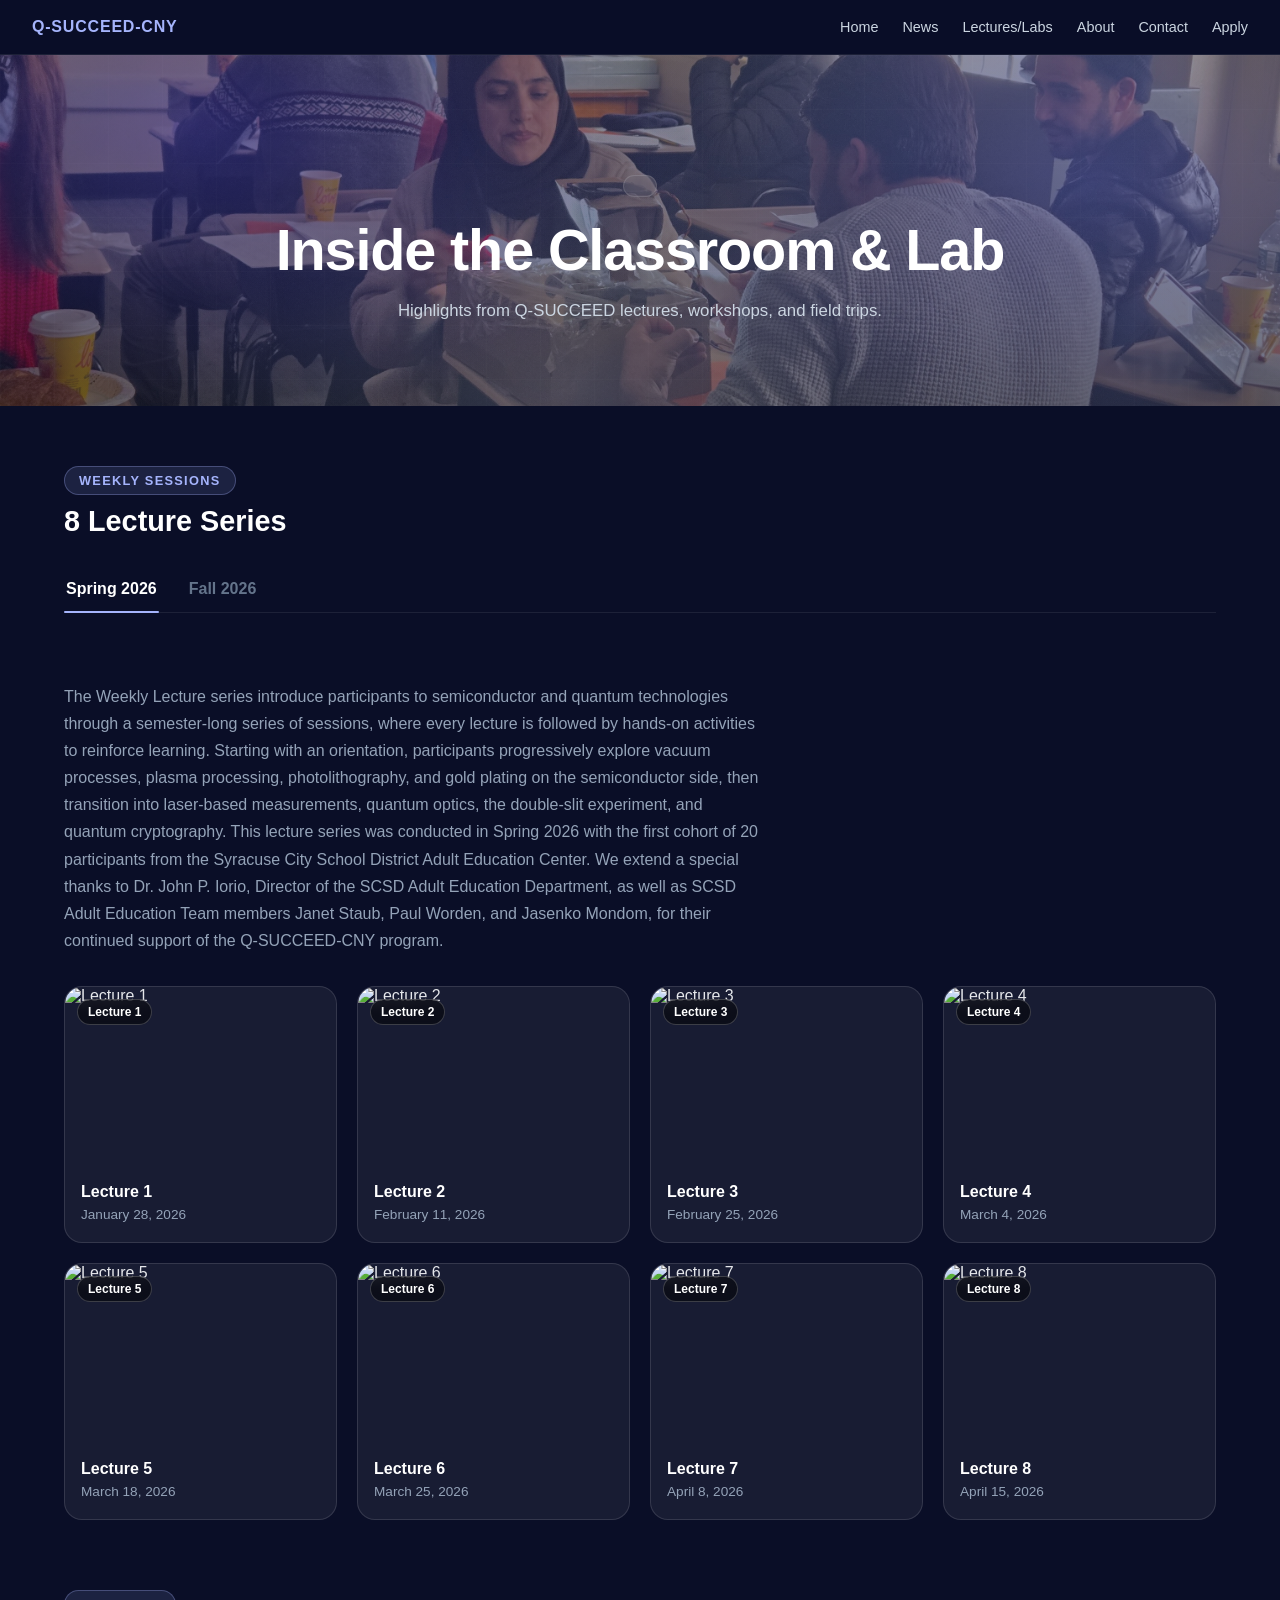
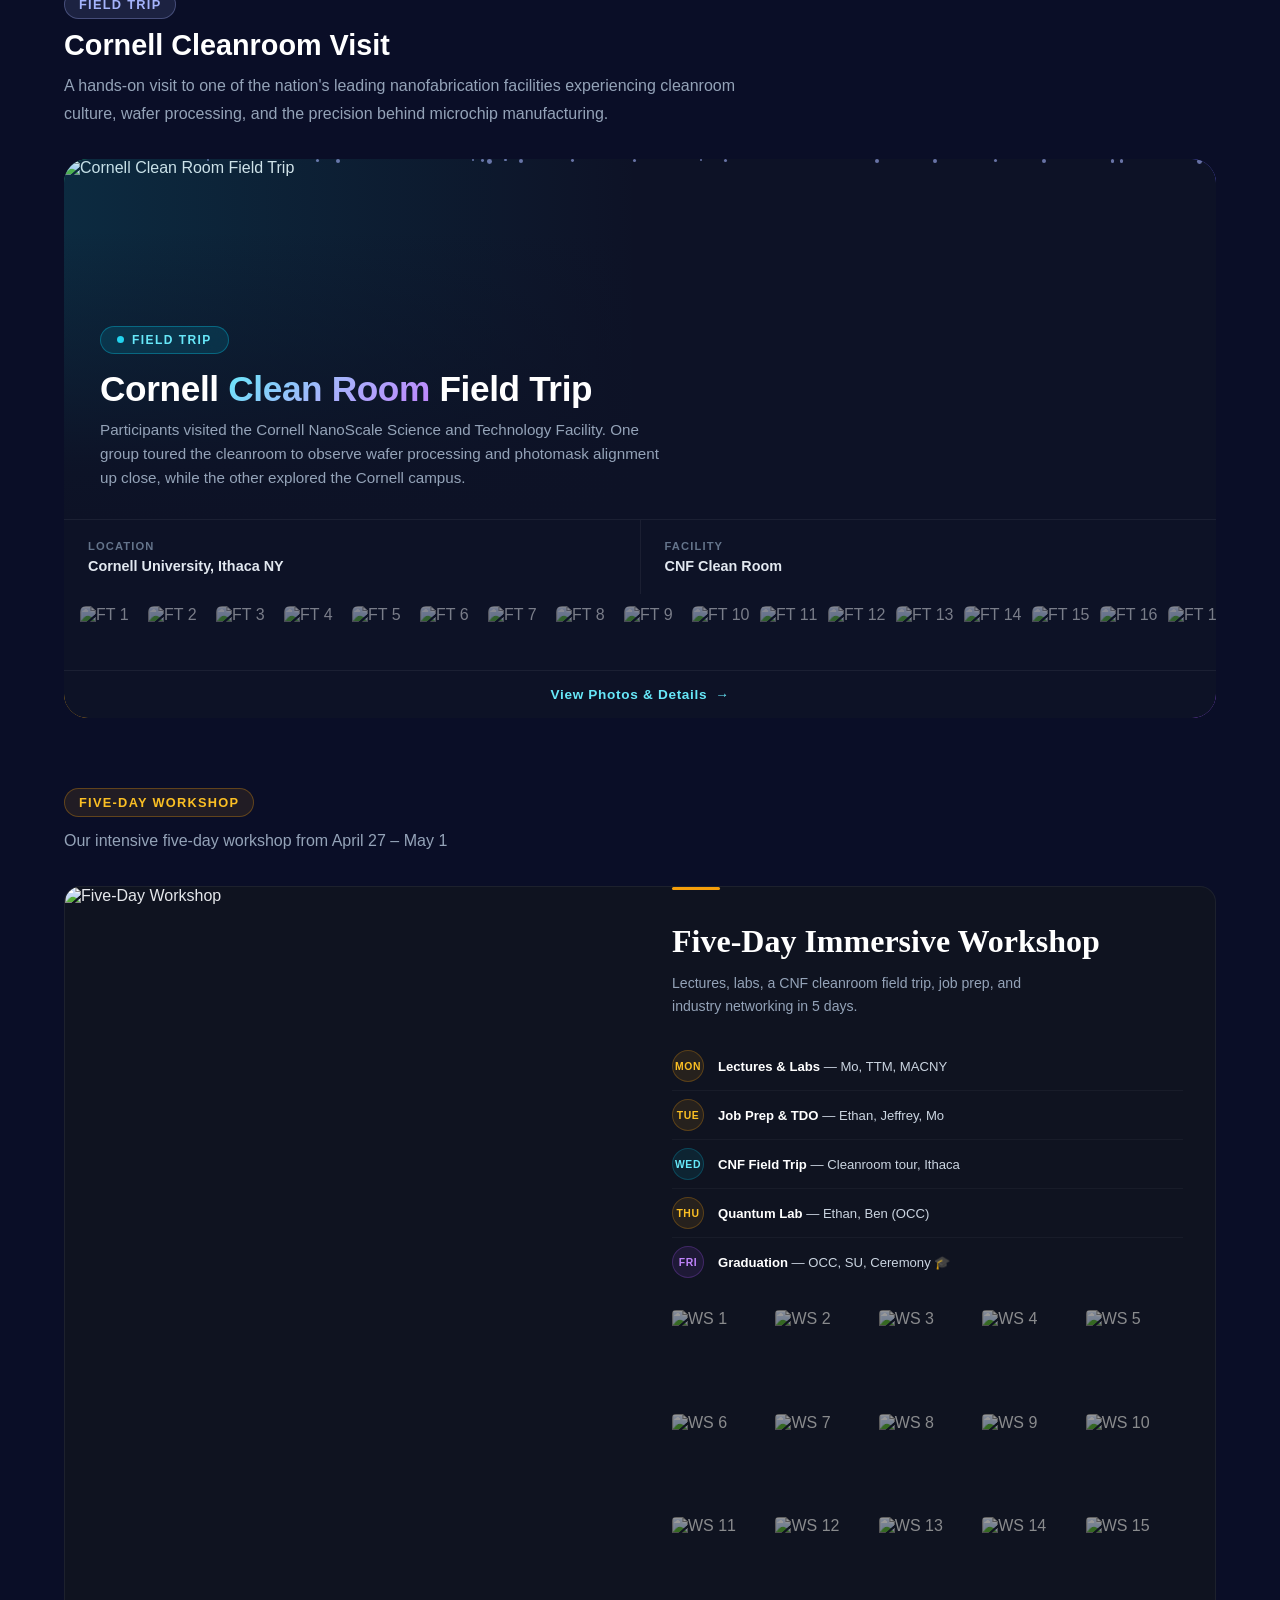
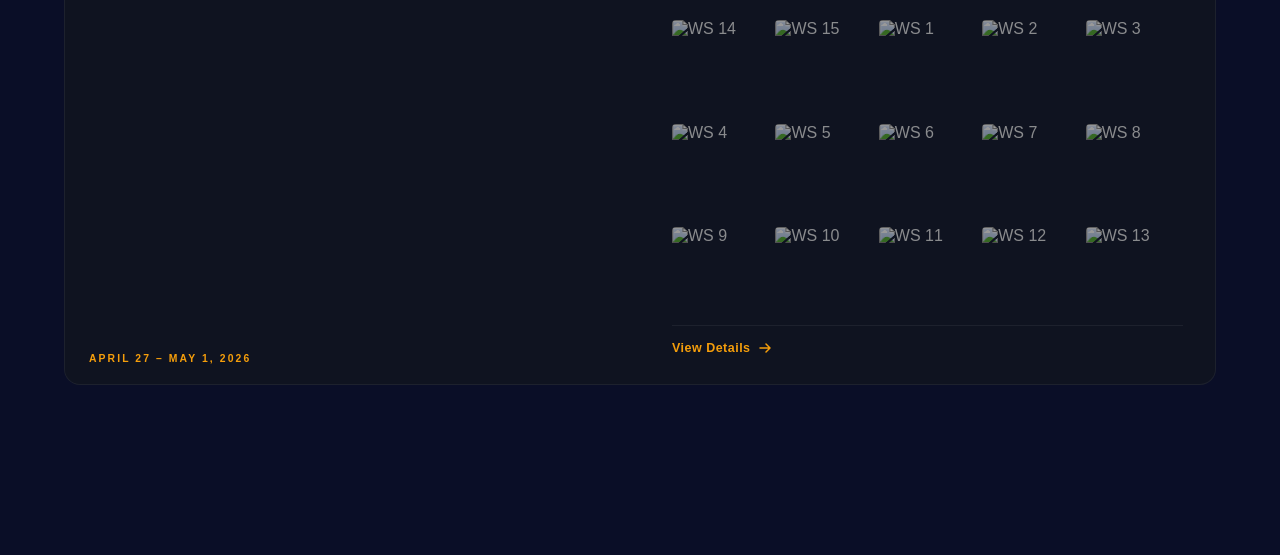
==== commit 75f3e280: "Add Fall 2026 Lecture 4 content and fix Lecture 1 photo paths - Fill Lecture 4 with date, descriptio" ====
--- a/lectures.html
+++ b/lectures.html
@@ -1544,7 +1544,7 @@
               data-date="April 8, 2026"
               data-desc="In this session, participants explored the foundations of secure data transmission and quantum cryptography. The lecture covered topics including classical encryption history from Caesar's cipher to the Enigma machine. They learnt about the fundamental problem of secure communication over public networks, and how quantum key distribution uses the principles of quantum physics to achieve unbreakable security. Participants learnt about the Alice, Bob, and Eve framework for understanding secure and intercepted communications, and worked through hands-on exercises converting text messages into binary code. The session also included an interactive lab where teams assembled components of an experimental quantum optics setup, including lasers, polarization rotators, beam splitters, and detectors. The energy in the room was high, with participants actively engaging in discussions, group activities, and even celebrating their teamwork."
               data-photo="images/Lec7/img (1).jpeg"
-              data-photos="images/Lec7/img (1).jpeg,images/Lec7/img (2).jpeg,images/Lec7/img (3).jpeg,images/Lec7/img (4).jpeg,images/Lec7/img (5).jpeg,images/Lec7/img (6).jpeg,images/Lec7/img (7).jpeg,images/Lec7/img (8).jpeg,images/Lec7/img (9).jpeg,images/Lec7/img (10).jpeg,images/Lec7/img (11).jpeg,images/Lec7/img (12).jpeg,images/Lec7/img (13).jpeg,images/Lec7/img (14).jpeg,images/Lec7/img (15).jpeg,images/Lec7/img (16).jpeg,images/Lec7/img (17).jpeg,images/Lec7/img (18).jpeg,images/Lec7/img (19).jpeg,images/Lec7/img (20).jpeg,images/Lec7/img (21).jpeg,images/Lec7/img (22).jpeg,images/Lec7/img (23).jpeg,images/Lec7/img (24).jpeg,images/Lec7/img (25).jpeg,images/Lec7/img (26).jpeg,images/Lec7/img (27).jpeg,images/Lec7/img (28).jpeg,images/Lec7/img (29).jpeg,images/Lec7/img (30).jpeg,images/Lec7/img (31).jpeg,images/Lec7/img (32).jpeg,images/Lec7/img (33).jpeg,images/Lec7/img (34).jpeg,images/Lec7/img (35).jpeg,images/Lec7/img (36).jpeg,images/Lec7/img (37).jpeg,images/Lec7/img (38).jpeg,images/Lec7/img (39).jpeg,images/Lec7/img (40).jpeg,images/Lec7/img (41).jpeg"
+              data-photos="images/Lec7/img (1).jpeg,images/Lec7/img (2).jpeg,images/Lec7/img (3).jpeg,images/Lec7/img (4).jpeg,images/Lec7/img (5).jpeg,images/Lec7/img (6).jpeg,images/Lec7/img (7).jpeg,images/Lec7/img (8).jpeg,images/Lec7/img (9).jpeg,images/Lec7/img (10).jpeg,images/Lec7/img (12).jpeg,images/Lec7/img (13).jpeg,images/Lec7/img (14).jpeg,images/Lec7/img (15).jpeg,images/Lec7/img (16).jpeg,images/Lec7/img (18).jpeg,images/Lec7/img (19).jpeg,images/Lec7/img (20).jpeg,images/Lec7/img (21).jpeg,images/Lec7/img (22).jpeg,images/Lec7/img (23).jpeg,images/Lec7/img (24).jpeg,images/Lec7/img (25).jpeg,images/Lec7/img (26).jpeg,images/Lec7/img (27).jpeg,images/Lec7/img (28).jpeg,images/Lec7/img (29).jpeg,images/Lec7/img (30).jpeg,images/Lec7/img (31).jpeg,images/Lec7/img (32).jpeg,images/Lec7/img (33).jpeg,images/Lec7/img (34).jpeg,images/Lec7/img (35).jpeg,images/Lec7/img (36).jpeg,images/Lec7/img (37).jpeg,images/Lec7/img (38).jpeg,images/Lec7/img (39).jpeg,images/Lec7/img (40).jpeg,images/Lec7/img (41).jpeg"
             >
               <div class="card-media">
                 <span class="card-pill">Lecture 7</span>
@@ -2891,13 +2891,13 @@
               data-desc="The lecture covered the fundamentals of semiconductors and cleanroom environments. Participants learned what semiconductors were, where they were used, and why even very small particles could affect semiconductor manufacturing. The lecture also covered cleanroom classifications, air filtration, temperature and humidity control, sources of contamination, proper gowning procedures, cleanroom rules, safety practices, and monitoring systems.
 For the lab, participants were taught how to build simple air and cleanroom simulators using materials such as cardboard boxes, plastic wrap, a flashlight, a computer fan, and a battery. They observed how airborne particles moved when the air was disturbed and how airflow from the fan affected particles inside the model cleanroom. This hands-on activity helped participants understand how controlled airflow can reduce contamination in a cleanroom."
               data-sites="QS-CNY &amp; QS-North"
-              data-photo="images/Fall%202026/Lab1/20260924_191133.jpg"
-              data-photos="images/Fall%202026/Lab1/20260917_130120.jpg,images/Fall%202026/Lab1/20260917_130139.jpg,images/Fall%202026/Lab1/20260917_130213.jpg,images/Fall%202026/Lab1/20260917_130811.jpg,images/Fall%202026/Lab1/20260917_130945.jpg,images/Fall%202026/Lab1/20260917_131018.jpg,images/Fall%202026/Lab1/20260917_131031.jpg,images/Fall%202026/Lab1/20260917_131037.jpg,images/Fall%202026/Lab1/20260917_131359.jpg,images/Fall%202026/Lab1/20260917_132050.jpg,images/Fall%202026/Lab1/20260917_132101.jpg,images/Fall%202026/Lab1/20260917_132824.jpg,images/Fall%202026/Lab1/20260917_132829.jpg,images/Fall%202026/Lab1/20260917_132911.jpg,images/Fall%202026/Lab1/20260917_132936.jpg,images/Fall%202026/Lab1/20260917_132950.jpg,images/Fall%202026/Lab1/20260917_132956.jpg,images/Fall%202026/Lab1/20260917_133012.jpg,images/Fall%202026/Lab1/20260917_133045.jpg,images/Fall%202026/Lab1/20260917_133230.jpg,images/Fall%202026/Lab1/20260917_133231.jpg,images/Fall%202026/Lab1/20260917_133312.jpg,images/Fall%202026/Lab1/20260917_133321.jpg,images/Fall%202026/Lab1/20260924_182111.jpg,images/Fall%202026/Lab1/20260924_182137.jpg,images/Fall%202026/Lab1/20260924_190603.jpg,images/Fall%202026/Lab1/20260924_191044.jpg,images/Fall%202026/Lab1/20260924_191100.jpg,images/Fall%202026/Lab1/20260924_191133.jpg,images/Fall%202026/Lab1/20260924_191318.jpg,images/Fall%202026/Lab1/20260924_191338.jpg,images/Fall%202026/Lab1/20260924_202915.jpg,images/Fall%202026/Lab1/20260924_202917.jpg,images/Fall%202026/Lab1/20260924_202919.jpg"
+              data-photo="images/Fall%202026/Lec1/20260924_191133.jpg"
+              data-photos="images/Fall%202026/Lec1/20260917_130120.jpg,images/Fall%202026/Lec1/20260917_130139.jpg,images/Fall%202026/Lec1/20260917_130213.jpg,images/Fall%202026/Lec1/20260917_130811.jpg,images/Fall%202026/Lec1/20260917_130945.jpg,images/Fall%202026/Lec1/20260917_131018.jpg,images/Fall%202026/Lec1/20260917_131031.jpg,images/Fall%202026/Lec1/20260917_131037.jpg,images/Fall%202026/Lec1/20260917_131359.jpg,images/Fall%202026/Lec1/20260917_132050.jpg,images/Fall%202026/Lec1/20260917_132101.jpg,images/Fall%202026/Lec1/20260917_132824.jpg,images/Fall%202026/Lec1/20260917_132829.jpg,images/Fall%202026/Lec1/20260917_132911.jpg,images/Fall%202026/Lec1/20260917_132936.jpg,images/Fall%202026/Lec1/20260917_132950.jpg,images/Fall%202026/Lec1/20260917_132956.jpg,images/Fall%202026/Lec1/20260917_133012.jpg,images/Fall%202026/Lec1/20260917_133045.jpg,images/Fall%202026/Lec1/20260917_133230.jpg,images/Fall%202026/Lec1/20260917_133231.jpg,images/Fall%202026/Lec1/20260917_133312.jpg,images/Fall%202026/Lec1/20260917_133321.jpg,images/Fall%202026/Lec1/20260924_182111.jpg,images/Fall%202026/Lec1/20260924_182137.jpg,images/Fall%202026/Lec1/20260924_190603.jpg,images/Fall%202026/Lec1/20260924_191044.jpg,images/Fall%202026/Lec1/20260924_191100.jpg,images/Fall%202026/Lec1/20260924_191133.jpg,images/Fall%202026/Lec1/20260924_191318.jpg,images/Fall%202026/Lec1/20260924_191338.jpg,images/Fall%202026/Lec1/20260924_202915.jpg,images/Fall%202026/Lec1/20260924_202917.jpg,images/Fall%202026/Lec1/20260924_202919.jpg"
             >
               <div class="card-media">
                 <span class="card-pill">Lecture 1</span
                 ><img
-                  src="images/Fall%202026/Lab1/20260924_191133.jpg"
+                  src="images/Fall%202026/Lec1/20260924_191133.jpg"
                   alt="Lecture 1"
                 />
               </div>
@@ -2962,22 +2962,24 @@
               class="lecture-card"
               onclick="openLecture(event)"
               data-num="4"
-              data-date="Date TBD"
-              data-desc=""
+              data-date="October 22, 2026"
+              data-desc="The lecture introduced quantum technology and quantum optics. Participants learned how quantum technology differs from classical physics, why it matters for the U.S. economy, national security, and the growing quantum workforce, and how the field has developed from the first quantum revolution, which produced lasers, transistors, LEDs, and GPS, to today's Quantum 2.0. The lecture also covered the concept of the photon, superposition, the Heisenberg uncertainty principle, and real-world applications such as atomic clocks and quantum computers, before turning to the wave nature of light and how polarizers filter light by the orientation of its electric field.
+For the lab, participants worked with polarizing filters, holding them up to light sources and rotating them to observe how the brightness changed with the filter's orientation. They saw how a polarizer sorts light into vertical and horizontal states, and how the same principle is used in everyday technologies such as polarized sunglasses, camera filters, and 3D cinema glasses. At QS-North, participants also saw a demonstration of fiber optic cables and learned how they are made and how they carry light."
               data-sites="QS-CNY &amp; QS-North"
-              data-photos=""
+              data-photo="images/Fall%202026/Lec%204/20261022_134240.jpg"
+              data-photos="images/Fall%202026/Lec%204/20261022_133948.jpg,images/Fall%202026/Lec%204/20261022_193740.jpg,images/Fall%202026/Lec%204/20261022_124415.jpg,images/Fall%202026/Lec%204/20261022_134021.jpg,images/Fall%202026/Lec%204/20261022_193813.jpg,images/Fall%202026/Lec%204/IMG-20261022-WA0008.jpeg,images/Fall%202026/Lec%204/20261022_134108.jpg,images/Fall%202026/Lec%204/20261022_193831.jpg,images/Fall%202026/Lec%204/20261022_134139.jpg,images/Fall%202026/Lec%204/20261022_193909.jpg,images/Fall%202026/Lec%204/20261022_131654.jpg,images/Fall%202026/Lec%204/20261022_134240.jpg,images/Fall%202026/Lec%204/20261022_194233.jpg"
             >
               <div class="card-media">
                 <span class="card-pill">Lecture 4</span
                 ><img
-                  src="https://upload.wikimedia.org/wikipedia/commons/thumb/6/6b/Optoelectronics_experiment.jpg/960px-Optoelectronics_experiment.jpg"
-                  alt="Placeholder: an optoelectronics experiment on a laser bench"
+                  src="images/Fall%202026/Lec%204/20261022_134240.jpg"
+                  alt="Lecture 4"
                 />
               </div>
               <div class="card-meta">
                 <h3>Lecture 4</h3>
                 <p class="card-kicker">QS-CNY &amp; QS-North</p>
-                <p class="meta-line">Date TBD</p>
+                <p class="meta-line">October 22, 2026</p>
               </div>
             </article>
             <!-- Lecture 5: delivered to both QS-CNY and QS-North -->
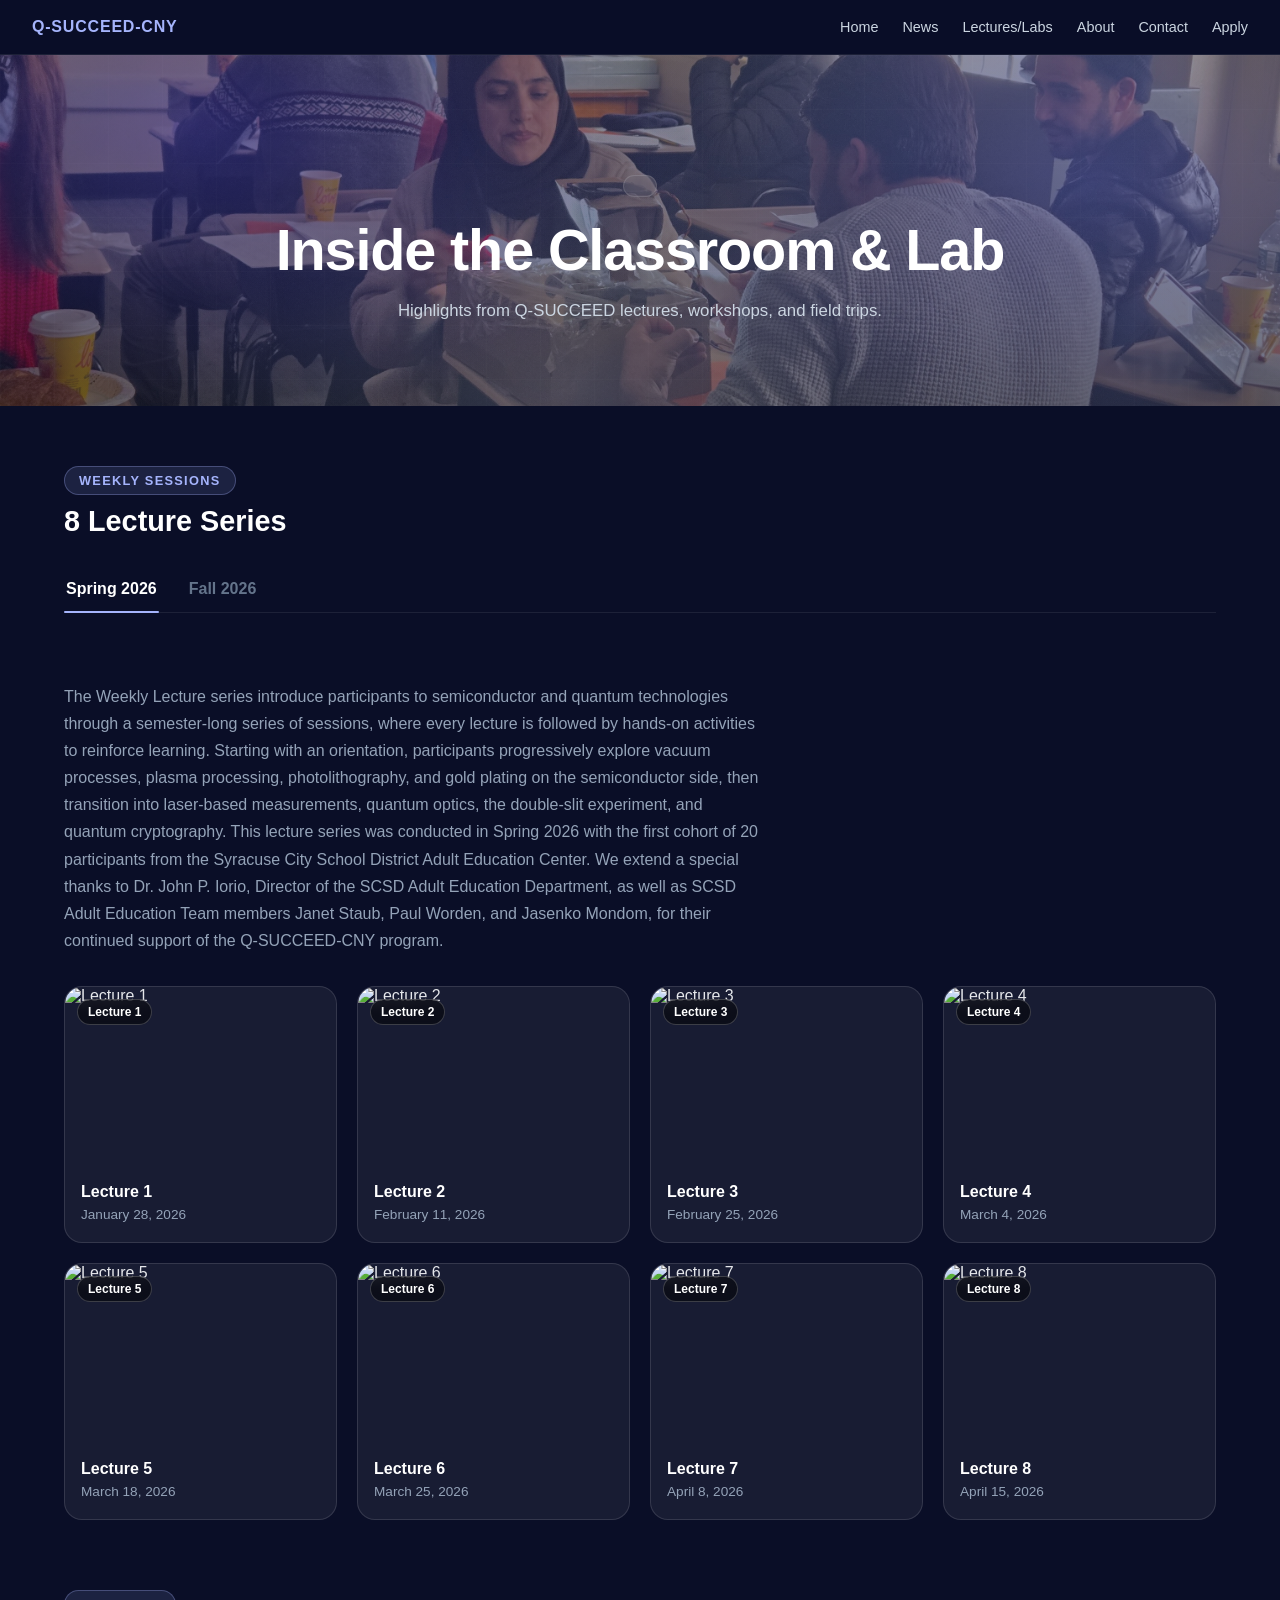
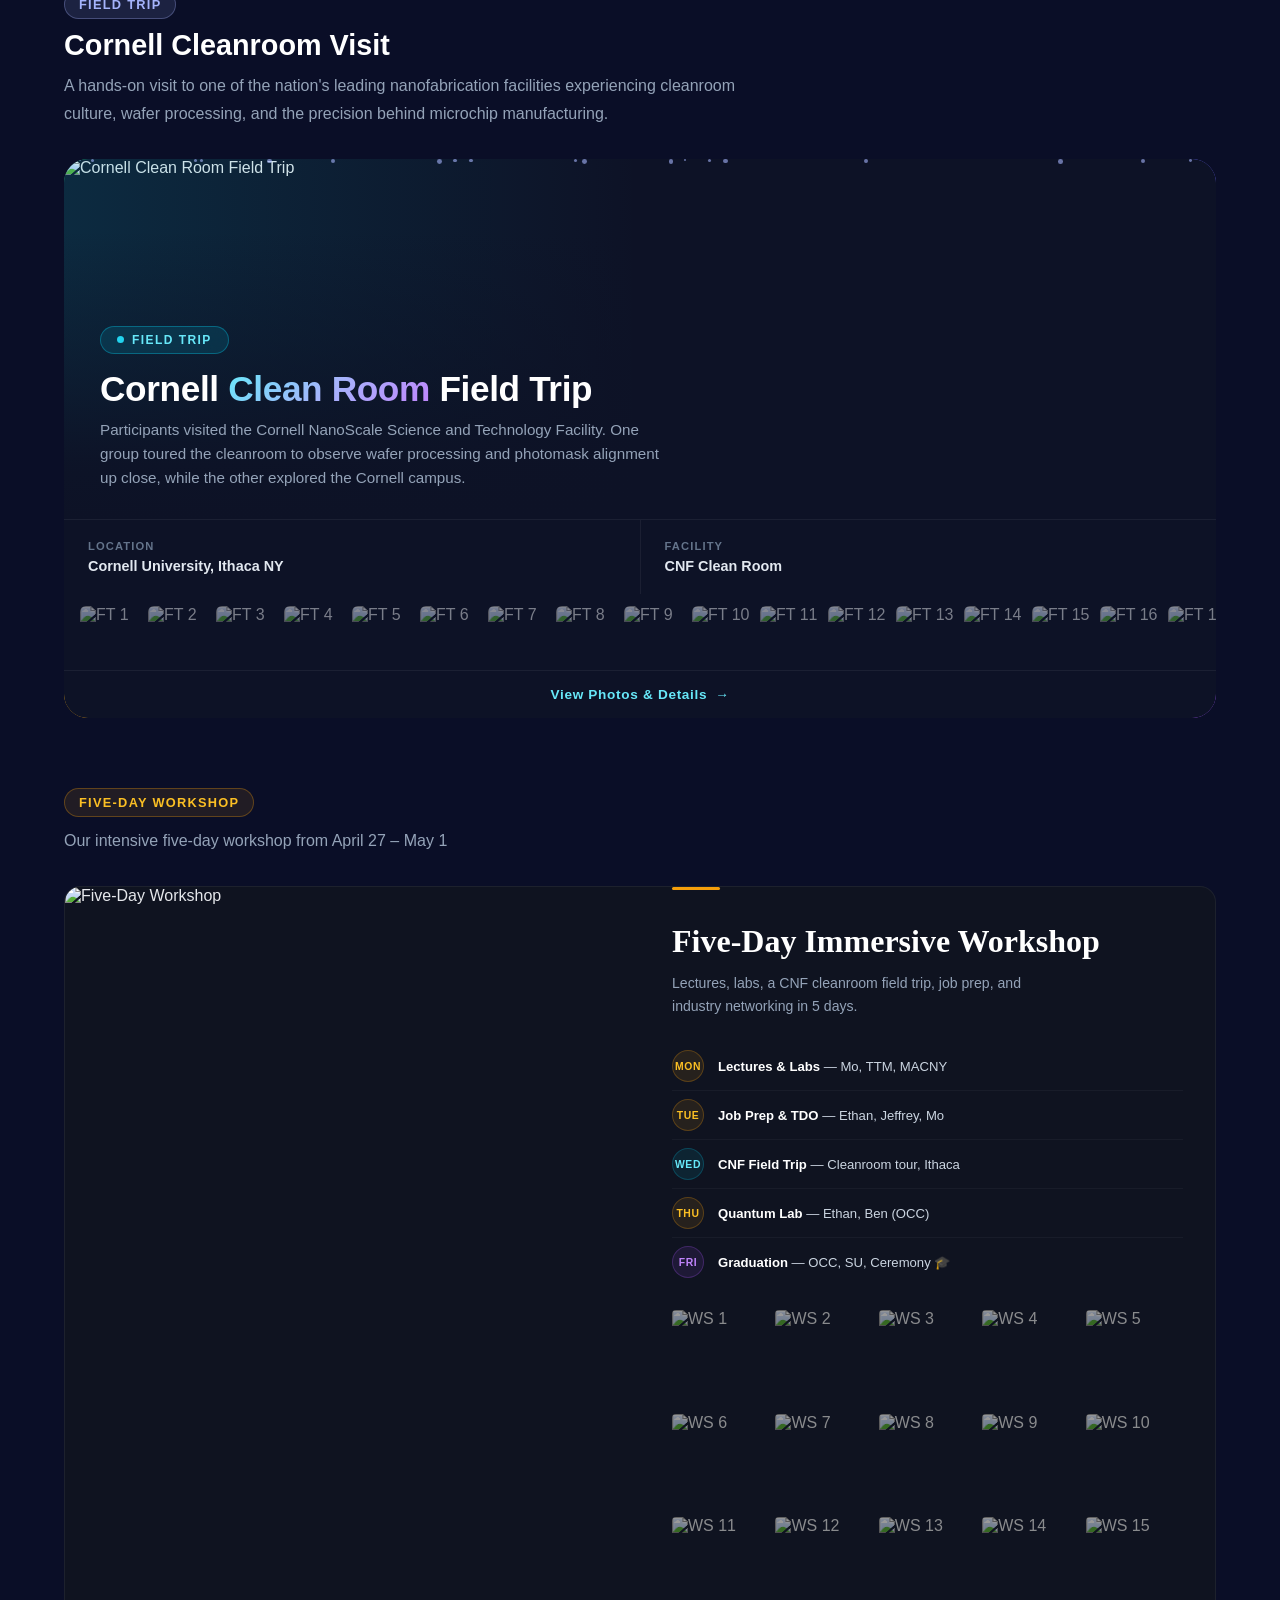
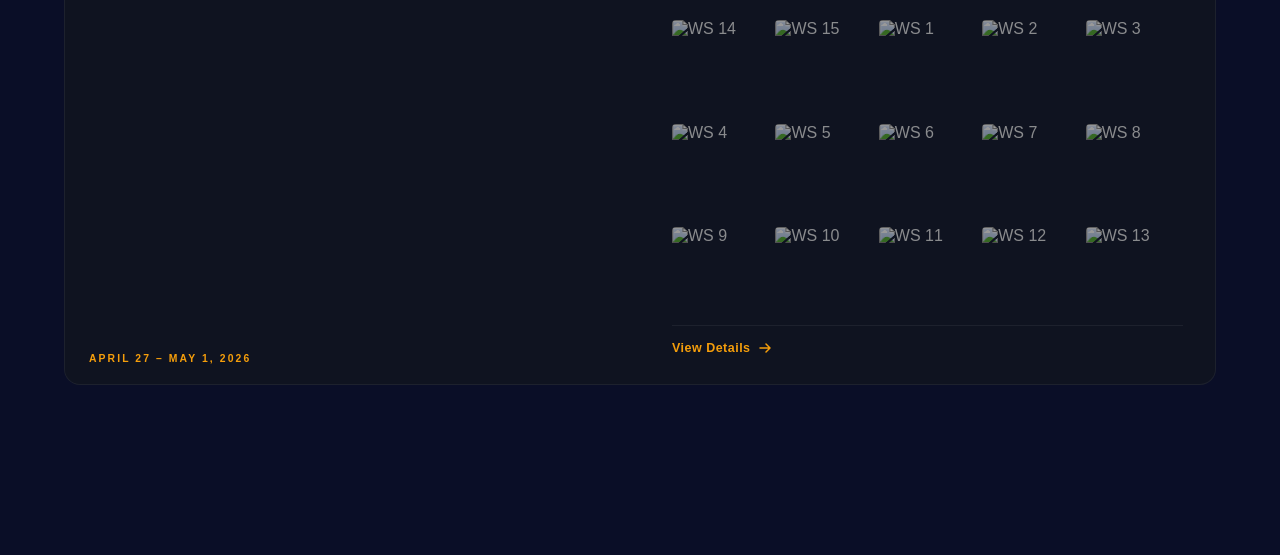
==== commit a7cb2ac6: "lecture edits" ====
--- a/lectures.html
+++ b/lectures.html
@@ -2929,7 +2929,7 @@
               <div class="card-meta">
                 <h3>Lecture 2</h3>
                 <p class="card-kicker">QS-CNY &amp; QS-North</p>
-                <p class="meta-line">October 1, 2026</p>
+                <p class="meta-line">October 2, 2026</p>
               </div>
             </article>
             <!-- Lecture 3: delivered to both QS-CNY and QS-North -->
@@ -2954,7 +2954,7 @@
               <div class="card-meta">
                 <h3>Lecture 3</h3>
                 <p class="card-kicker">QS-CNY &amp; QS-North</p>
-                <p class="meta-line">October 8, 2026</p>
+                <p class="meta-line">October 9, 2026</p>
               </div>
             </article>
             <!-- Lecture 4: delivered to both QS-CNY and QS-North -->
@@ -2979,7 +2979,7 @@
               <div class="card-meta">
                 <h3>Lecture 4</h3>
                 <p class="card-kicker">QS-CNY &amp; QS-North</p>
-                <p class="meta-line">October 22, 2026</p>
+                <p class="meta-line">October 23, 2026</p>
               </div>
             </article>
             <!-- Lecture 5: delivered to both QS-CNY and QS-North -->
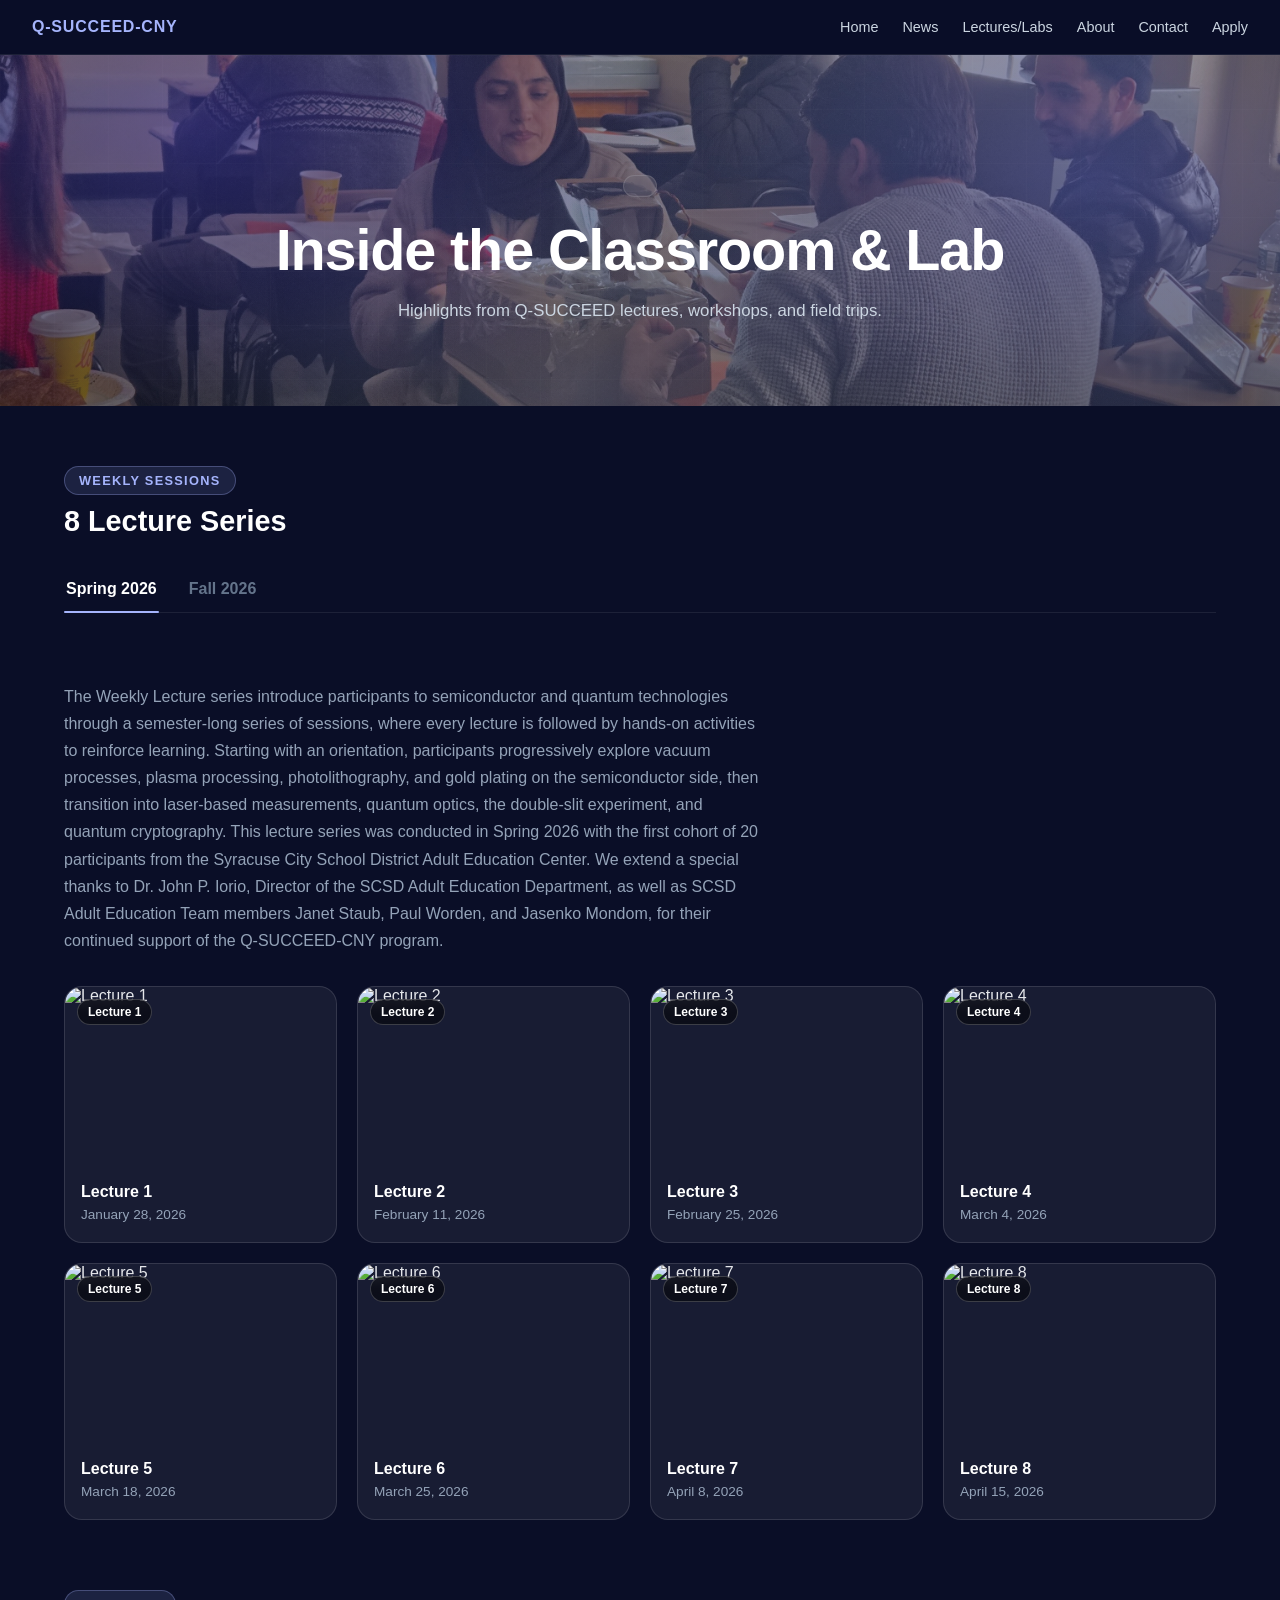
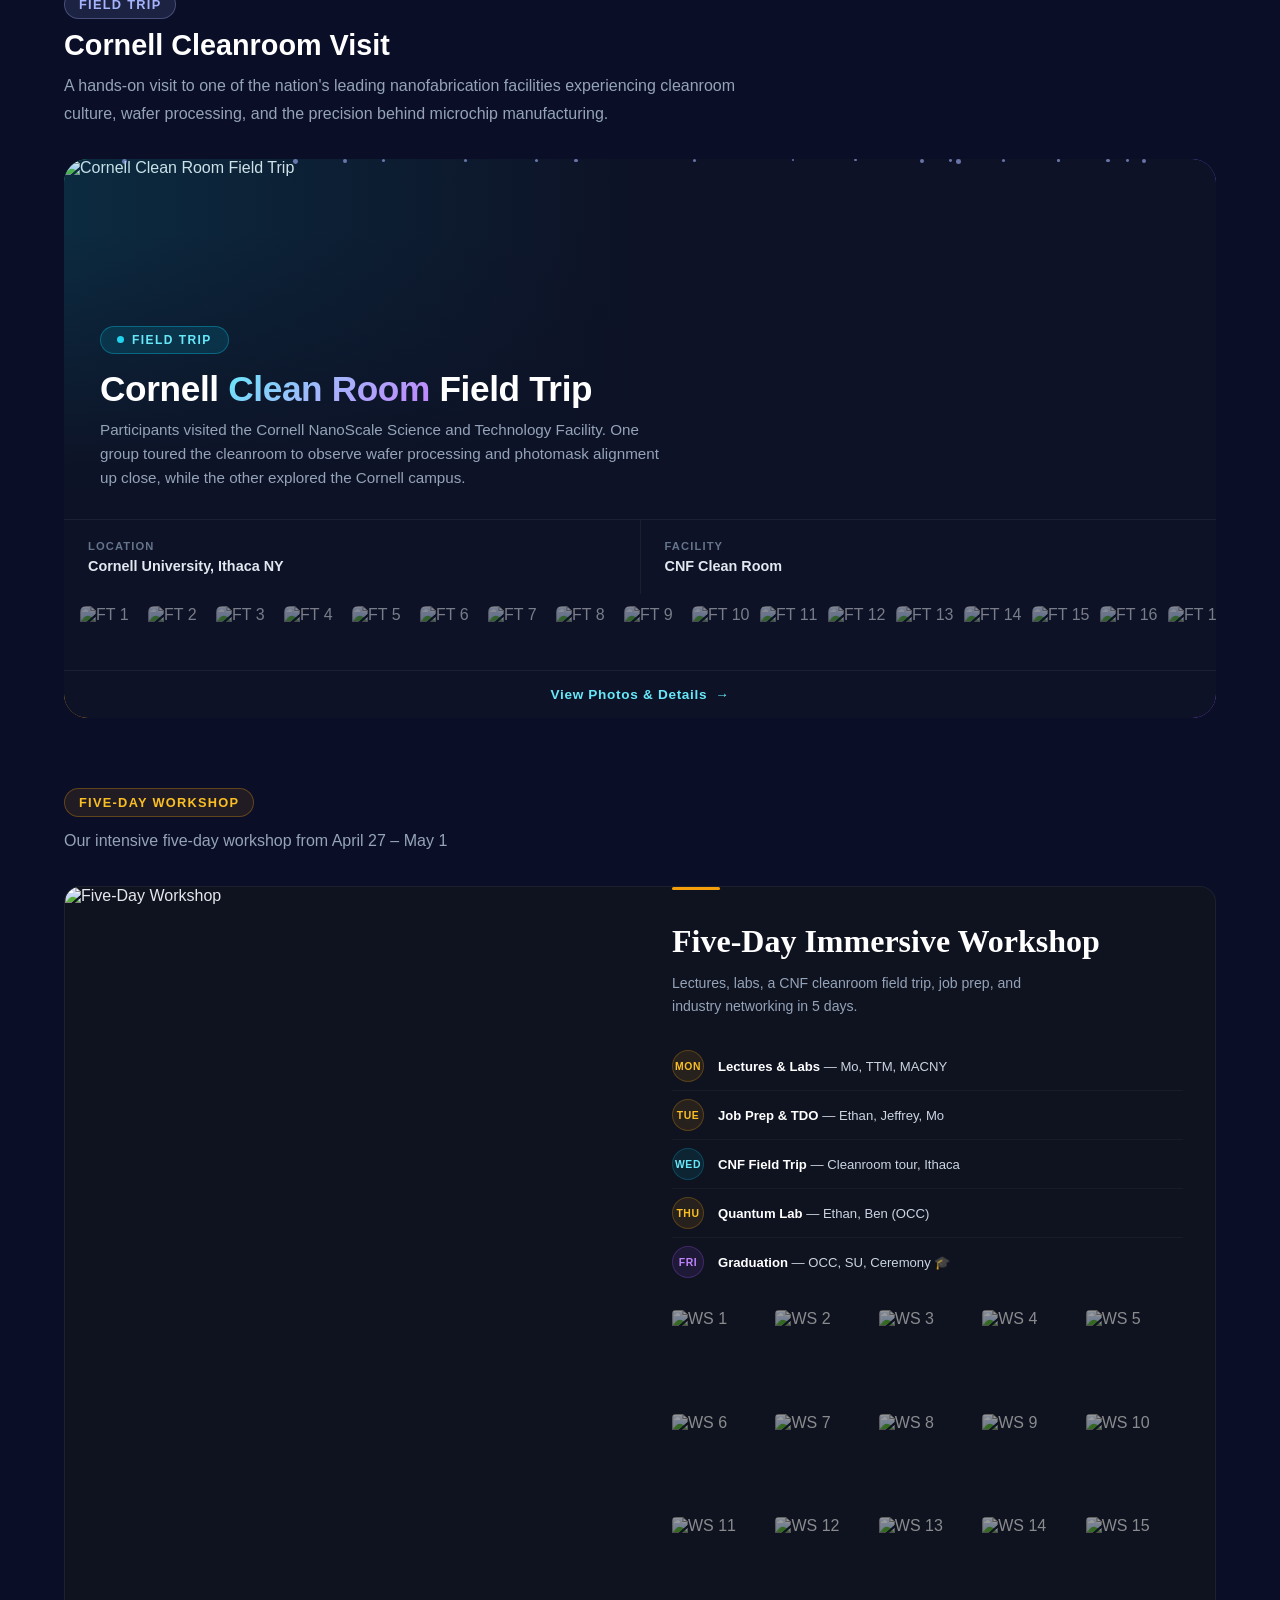
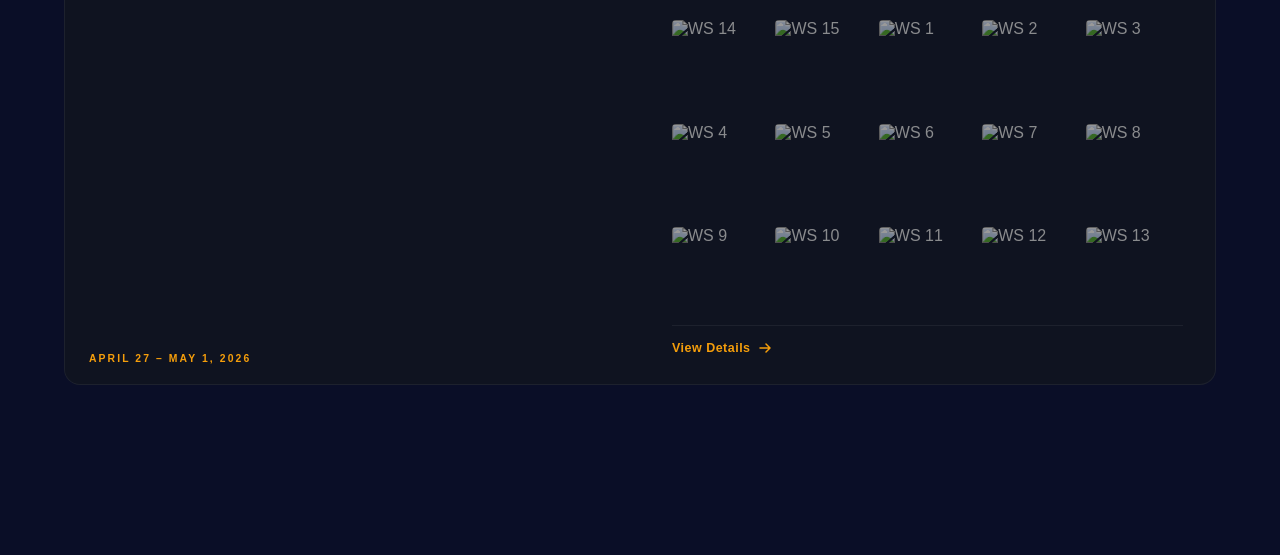
==== commit 3290eea2: "Add Fall 2026 Lecture 5 content - Fill Lecture 5 with date, description and 47 photos, mixed across " ====
--- a/lectures.html
+++ b/lectures.html
@@ -2987,22 +2987,24 @@
               class="lecture-card"
               onclick="openLecture(event)"
               data-num="5"
-              data-date="Date TBD"
-              data-desc=""
+              data-date="October 29, 2026"
+              data-desc="The lecture introduced photolithography, which means &quot;writing with light&quot; and is used in about one of every three steps in chip making. Using the analogy of painting markings on a road, participants learned how the three main materials work together: the substrate, a polished silicon disc; the photoresist, a coating that changes when light hits it; and the photomask, a glass stencil that lets light through only in its clear areas. The lecture explained the difference between positive and negative photoresist (&quot;what shows, goes&quot; versus &quot;what shows, stays&quot;) and walked through the eight steps of the process: clean, primer, spin coat, soft bake, expose, post bake, develop, and hard bake. It also showed how the hardened pattern guides etching and metal deposition layer by layer, why photolithography can make features just a few nanometers wide, and how it connects to the cleanrooms, lasers, and vacuum systems covered in earlier lectures.
+For the lab, participants built a simple spin coater from a computer fan and a cardboard box and made their own photomasks by cutting or drawing patterns on glass slides. They spin coated slides with a UV-sensitive gel polish, baked them on a hotplate, exposed them through their photomasks using a modified UV nail curing lamp, and developed the slides to reveal the transferred patterns. This hands-on activity helped participants understand each step of the negative photolithography process used in semiconductor fabrication."
               data-sites="QS-CNY &amp; QS-North"
-              data-photos=""
+              data-photo="images/Fall%202026/Lec5/20261029_192631.jpg"
+              data-photos="images/Fall%202026/Lec5/20261029_175926.jpg,images/Fall%202026/Lec5/20261029_124242.jpg,images/Fall%202026/Lec5/20261029_181837.jpg,images/Fall%202026/Lec5/20261029_183724.jpg,images/Fall%202026/Lec5/20261029_124319.jpg,images/Fall%202026/Lec5/20261029_185326.jpg,images/Fall%202026/Lec5/20261029_185332.jpg,images/Fall%202026/Lec5/20261029_132022.jpg,images/Fall%202026/Lec5/20261029_185501.jpg,images/Fall%202026/Lec5/20261029_185724.jpg,images/Fall%202026/Lec5/20261029_132052.jpg,images/Fall%202026/Lec5/20261029_190826.jpg,images/Fall%202026/Lec5/20261029_190845.jpg,images/Fall%202026/Lec5/20261029_190853.jpg,images/Fall%202026/Lec5/20261029_132217.jpg,images/Fall%202026/Lec5/20261029_191353.jpg,images/Fall%202026/Lec5/20261029_191359.jpg,images/Fall%202026/Lec5/20261029_132236.jpg,images/Fall%202026/Lec5/20261029_191410.jpg,images/Fall%202026/Lec5/20261029_191516.jpg,images/Fall%202026/Lec5/20261029_132239.jpg,images/Fall%202026/Lec5/20261029_191550.jpg,images/Fall%202026/Lec5/20261029_191707.jpg,images/Fall%202026/Lec5/20261029_132338.jpg,images/Fall%202026/Lec5/20261029_192038.jpg,images/Fall%202026/Lec5/20261029_192135.jpg,images/Fall%202026/Lec5/20261029_132454.jpg,images/Fall%202026/Lec5/20261029_192257.jpg,images/Fall%202026/Lec5/20261029_192326.jpg,images/Fall%202026/Lec5/20261029_132513.jpg,images/Fall%202026/Lec5/20261029_192408.jpg,images/Fall%202026/Lec5/20261029_192428.jpg,images/Fall%202026/Lec5/20261029_132544.jpg,images/Fall%202026/Lec5/20261029_192557.jpg,images/Fall%202026/Lec5/20261029_192618.jpg,images/Fall%202026/Lec5/20261029_192631.jpg,images/Fall%202026/Lec5/20261029_132555.jpg,images/Fall%202026/Lec5/20261029_192642.jpg,images/Fall%202026/Lec5/20261029_192653.jpg,images/Fall%202026/Lec5/20261029_132747.jpg,images/Fall%202026/Lec5/20261029_193203.jpg,images/Fall%202026/Lec5/20261029_193209.jpg,images/Fall%202026/Lec5/20261029_135752.jpg,images/Fall%202026/Lec5/20261029_193510.jpg,images/Fall%202026/Lec5/20261029_193745.jpg,images/Fall%202026/Lec5/20261029_135812.jpg,images/Fall%202026/Lec5/20261029_194355.jpg"
             >
               <div class="card-media">
                 <span class="card-pill">Lecture 5</span
                 ><img
-                  src="https://upload.wikimedia.org/wikipedia/commons/thumb/f/fd/Cleanroom_-_photolithography_lab_%289148324481%29.jpg/960px-Cleanroom_-_photolithography_lab_%289148324481%29.jpg"
-                  alt="Placeholder: a photolithography bay in a cleanroom"
+                  src="images/Fall%202026/Lec5/20261029_192631.jpg"
+                  alt="Lecture 5"
                 />
               </div>
               <div class="card-meta">
                 <h3>Lecture 5</h3>
                 <p class="card-kicker">QS-CNY &amp; QS-North</p>
-                <p class="meta-line">Date TBD</p>
+                <p class="meta-line">October 29, 2026</p>
               </div>
             </article>
             <!-- Lecture 6: delivered to both QS-CNY and QS-North -->
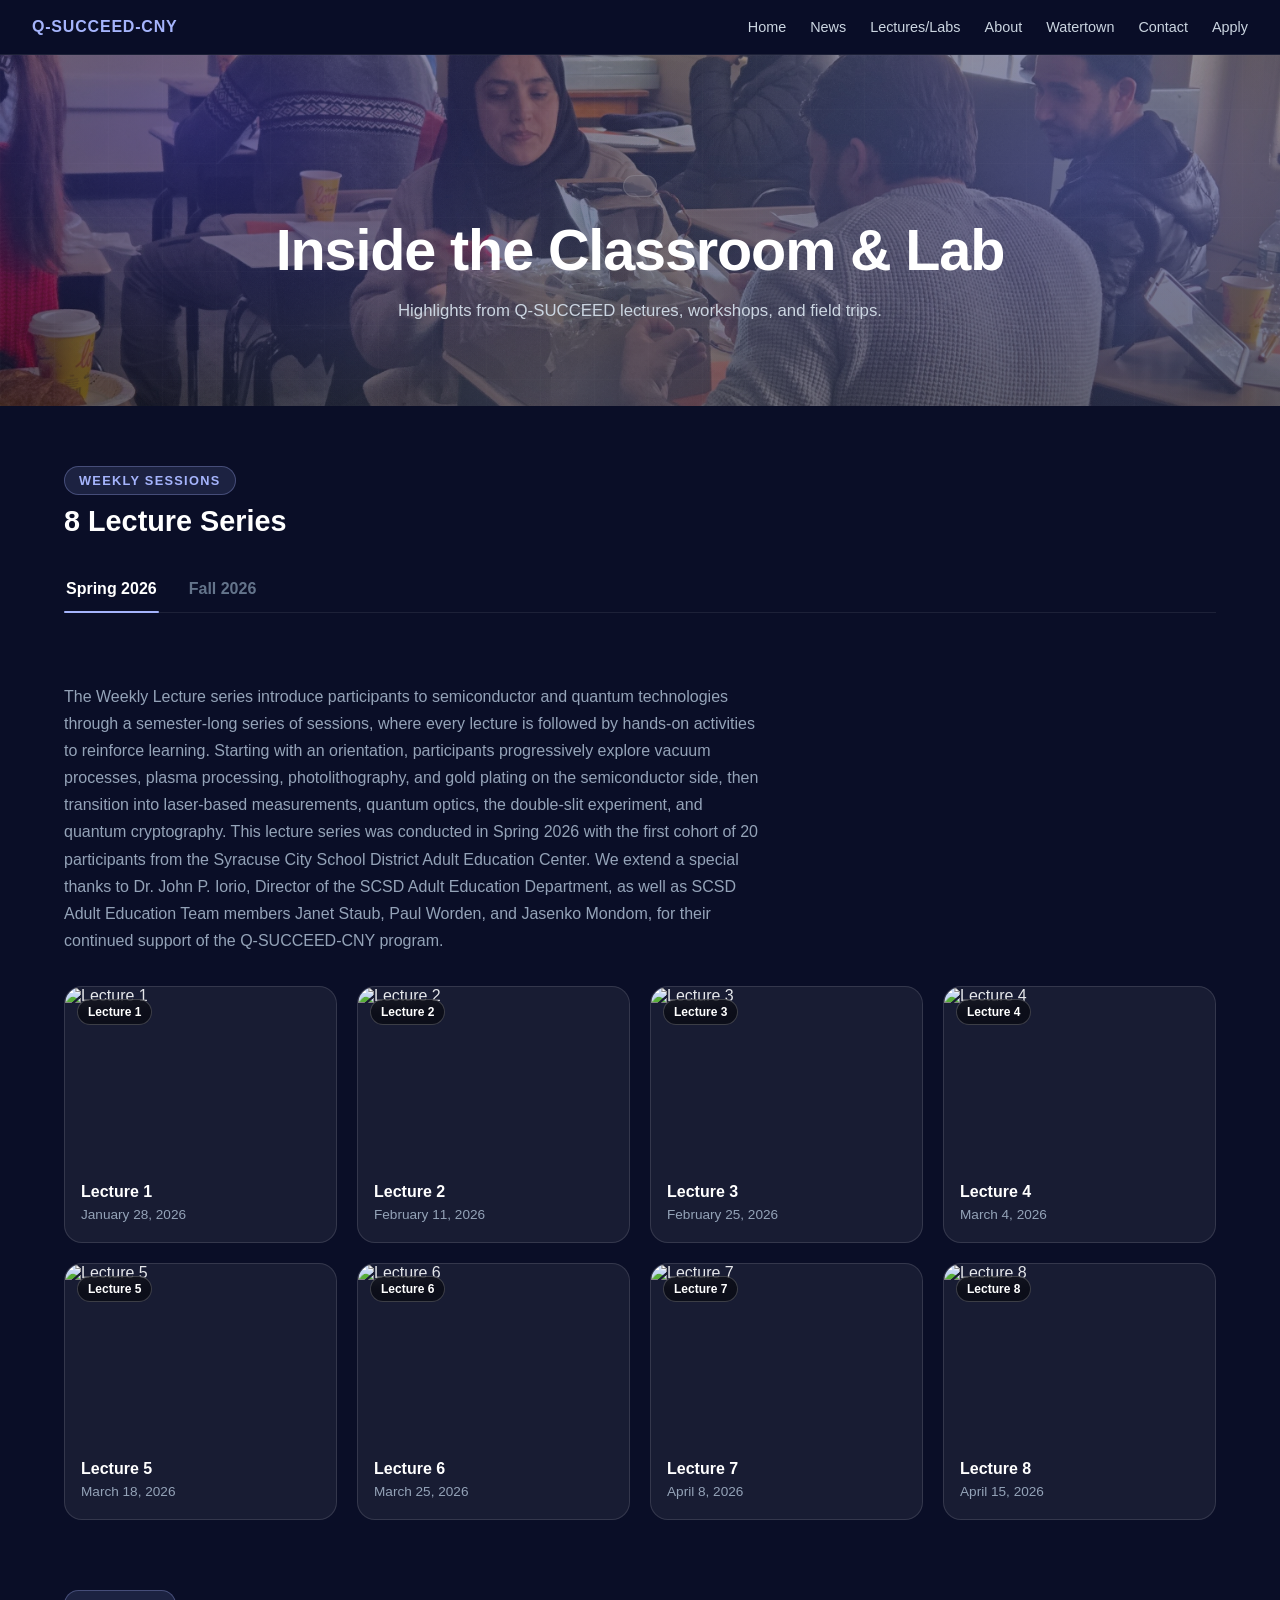
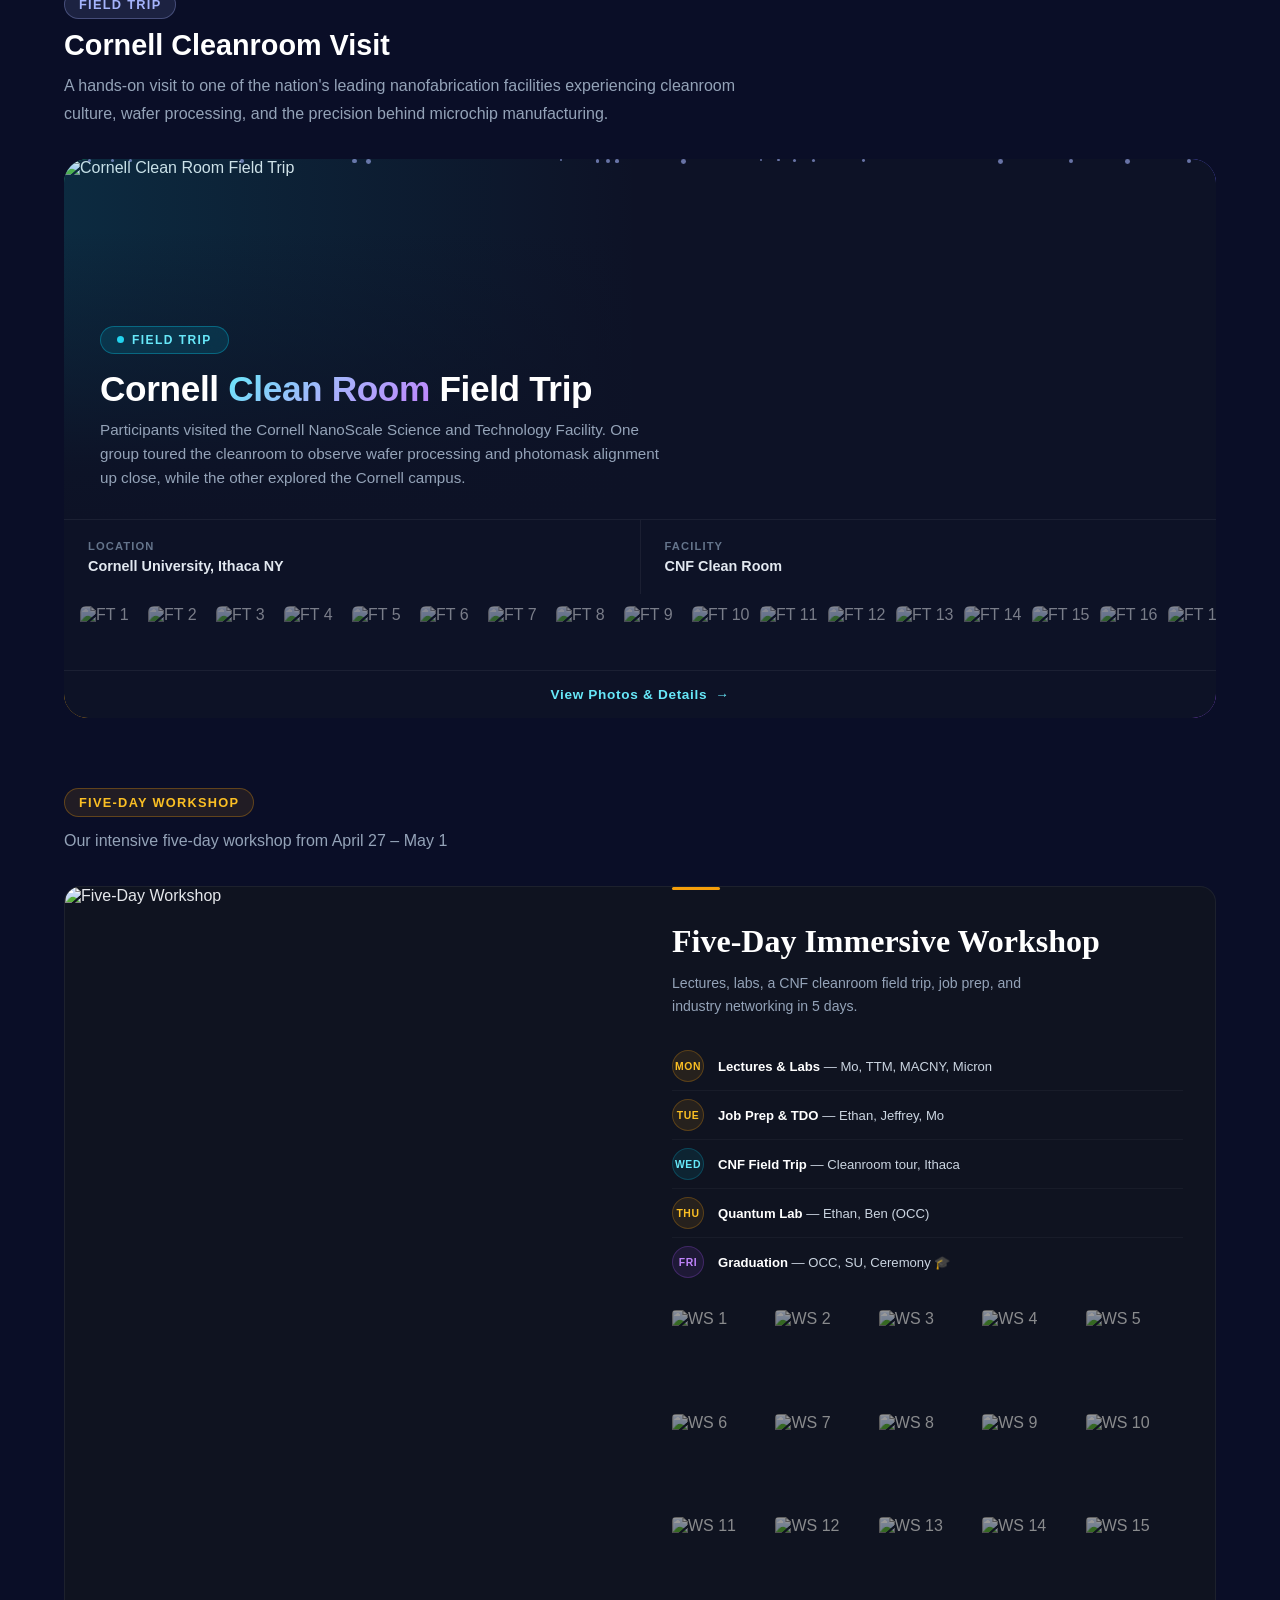
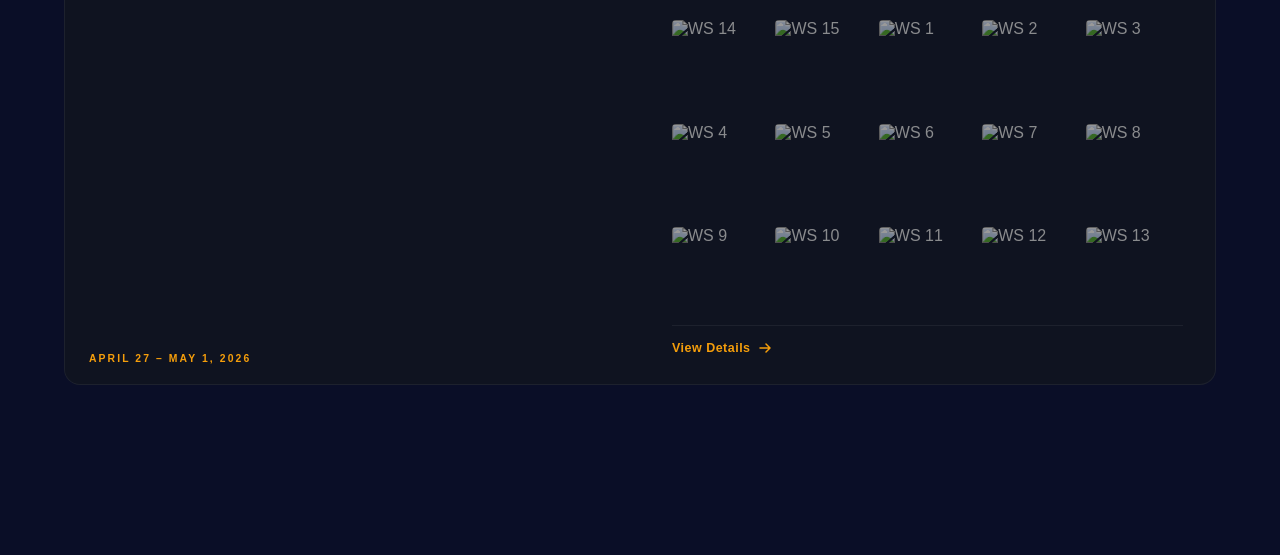
==== commit bc37a833: "Separate Syracuse and Watertown programs and add North Activities page - Add Watertown links to ever" ====
--- a/lectures.html
+++ b/lectures.html
@@ -1305,6 +1305,7 @@
         <a href="news.html">News</a>
         <a href="lectures.html">Lectures/Labs</a>
         <a href="about.html">About</a>
+        <a href="north/north.html" title="Q-SUCCEED-North (Watertown, NY)">Watertown</a>
         <a href="contact.html">Contact</a>
         <a href="apply.html">Apply</a>
       </nav>
@@ -1329,6 +1330,7 @@
         <a href="news.html">News</a>
         <a href="lectures.html">Lectures/Labs</a>
         <a href="about.html">About</a>
+        <a href="north/north.html" title="Q-SUCCEED-North (Watertown, NY)">Watertown</a>
         <a href="contact.html">Contact</a>
         <a href="apply.html">Apply</a>
       </nav>
@@ -2189,7 +2191,7 @@
                 <div class="ws-step">
                   <div class="ws-step-marker">MON</div>
                   <div class="ws-step-text">
-                    <strong>Lectures & Labs</strong> — Mo, TTM, MACNY
+                    <strong>Lectures & Labs</strong> — Mo, TTM, MACNY, Micron
                   </div>
                 </div>
                 <div class="ws-step">
@@ -2846,7 +2848,7 @@
 
       <!-- ====================== FALL 2026 PANEL ====================== -->
       <div class="cohort-panel" id="panel-fall">
-        <!-- Placeholder lecture grid — same 8-topic structure, same card size, no photos/dates -->
+        <!-- Fall lecture grid: shared by Syracuse and Watertown; stock images on lectures not yet held -->
         <div class="section-block">
           <p class="section-desc" style="margin-bottom: 32px">
             The Weekly Lecture series introduce participants to semiconductor
@@ -2857,12 +2859,15 @@
             gold plating on the semiconductor side, then transition into
             laser-based measurements, quantum optics, the double-slit
             experiment, and quantum cryptography. This lecture series is
-            currently being delivered to the Fall 2026 cohort. We extend a
-            special thanks to Dr. John P. Iorio, Director of the SCSD Adult
-            Education Department, SCSD Adult Education team members Janet Staub,
-            Paul Worden, and Jasenko Mondom, and, from Jubilee Homes, Cherylene
-            Billue(Director of Workforce Initiatives), and Madea Holman(Program
-            Manager), for their continued support of the Q-SUCCEED-CNY program.
+            currently being delivered to the Fall 2026 cohorts of Q-SUCCEED-CNY
+            in Syracuse, NY and Q-SUCCEED-North in Watertown, NY. For
+            Q-SUCCEED-CNY, we extend a special thanks to Dr. John P. Iorio,
+            Director of the SCSD Adult Education Department, SCSD Adult
+            Education team members Janet Staub, Paul Worden, and Jasenko Mondom,
+            and, from Jubilee Homes, Cherylene Billue (Director of Workforce
+            Initiatives) and Madea Holman (Program Manager), for their continued
+            support. Q-SUCCEED-North is based at Jefferson Community College in
+            Watertown.
           </p>
           <p
             class="section-desc"
@@ -2874,15 +2879,14 @@
               font-style: italic;
             "
           >
-            The images below are stock illustrations of each topic. Fall 2026
-            session photos and dates will replace them as the semester
-            progresses.
+            Lectures 1&ndash;5 show photos from both sites. Lectures 6&ndash;8 show
+            stock illustrations of each topic until those sessions take place.
           </p>
           <div
             class="card-grid"
             style="grid-template-columns: repeat(auto-fill, minmax(220px, 1fr))"
           >
-            <!-- Lecture 1: delivered to both QS-CNY and QS-North -->
+            <!-- Lecture 1: delivered at both Syracuse and Watertown -->
             <article
               class="lecture-card"
               onclick="openLecture(event)"
@@ -2890,7 +2894,7 @@
               data-date="September 17 &amp; 24, 2026"
               data-desc="The lecture covered the fundamentals of semiconductors and cleanroom environments. Participants learned what semiconductors were, where they were used, and why even very small particles could affect semiconductor manufacturing. The lecture also covered cleanroom classifications, air filtration, temperature and humidity control, sources of contamination, proper gowning procedures, cleanroom rules, safety practices, and monitoring systems.
 For the lab, participants were taught how to build simple air and cleanroom simulators using materials such as cardboard boxes, plastic wrap, a flashlight, a computer fan, and a battery. They observed how airborne particles moved when the air was disturbed and how airflow from the fan affected particles inside the model cleanroom. This hands-on activity helped participants understand how controlled airflow can reduce contamination in a cleanroom."
-              data-sites="QS-CNY &amp; QS-North"
+              data-sites="Syracuse &amp; Watertown"
               data-photo="images/Fall%202026/Lec1/20260924_191133.jpg"
               data-photos="images/Fall%202026/Lec1/20260917_130120.jpg,images/Fall%202026/Lec1/20260917_130139.jpg,images/Fall%202026/Lec1/20260917_130213.jpg,images/Fall%202026/Lec1/20260917_130811.jpg,images/Fall%202026/Lec1/20260917_130945.jpg,images/Fall%202026/Lec1/20260917_131018.jpg,images/Fall%202026/Lec1/20260917_131031.jpg,images/Fall%202026/Lec1/20260917_131037.jpg,images/Fall%202026/Lec1/20260917_131359.jpg,images/Fall%202026/Lec1/20260917_132050.jpg,images/Fall%202026/Lec1/20260917_132101.jpg,images/Fall%202026/Lec1/20260917_132824.jpg,images/Fall%202026/Lec1/20260917_132829.jpg,images/Fall%202026/Lec1/20260917_132911.jpg,images/Fall%202026/Lec1/20260917_132936.jpg,images/Fall%202026/Lec1/20260917_132950.jpg,images/Fall%202026/Lec1/20260917_132956.jpg,images/Fall%202026/Lec1/20260917_133012.jpg,images/Fall%202026/Lec1/20260917_133045.jpg,images/Fall%202026/Lec1/20260917_133230.jpg,images/Fall%202026/Lec1/20260917_133231.jpg,images/Fall%202026/Lec1/20260917_133312.jpg,images/Fall%202026/Lec1/20260917_133321.jpg,images/Fall%202026/Lec1/20260924_182111.jpg,images/Fall%202026/Lec1/20260924_182137.jpg,images/Fall%202026/Lec1/20260924_190603.jpg,images/Fall%202026/Lec1/20260924_191044.jpg,images/Fall%202026/Lec1/20260924_191100.jpg,images/Fall%202026/Lec1/20260924_191133.jpg,images/Fall%202026/Lec1/20260924_191318.jpg,images/Fall%202026/Lec1/20260924_191338.jpg,images/Fall%202026/Lec1/20260924_202915.jpg,images/Fall%202026/Lec1/20260924_202917.jpg,images/Fall%202026/Lec1/20260924_202919.jpg"
             >
@@ -2903,11 +2907,11 @@
               </div>
               <div class="card-meta">
                 <h3>Lecture 1</h3>
-                <p class="card-kicker">QS-CNY &amp; QS-North</p>
+                <p class="card-kicker">Syracuse &amp; Watertown</p>
                 <p class="meta-line">September 17 &amp; 24, 2026</p>
               </div>
             </article>
-            <!-- Lecture 2: delivered to both QS-CNY and QS-North -->
+            <!-- Lecture 2: delivered at both Syracuse and Watertown -->
             <article
               class="lecture-card"
               onclick="openLecture(event)"
@@ -2915,7 +2919,7 @@
               data-date="October 1, 2026"
               data-desc="The lecture covered the fundamentals and applications of lasers and photonics, including how light behaves, the properties of lasers, and how lasers are used in semiconductor manufacturing, photolithography, telecommunications, medicine, and other emerging technologies. Participants learned about laser beam properties such as irradiance and divergence, different laser hazard classifications, and important laser safety practices. The lecture also introduced photonics and its role in generating, manipulating, transporting, and detecting light.
 For the lab, participants were taught how to set up and work with lasers and optical components. They practiced positioning and aligning components on an optical bench and observed how the laser beam interacted with different elements. This hands-on activity helped participants understand basic laser operation, beam alignment, and the use of optical systems in photonics."
-              data-sites="QS-CNY &amp; QS-North"
+              data-sites="Syracuse &amp; Watertown"
               data-photo="images/Fall%202026/Lec2/20261001_194408.jpg"
               data-photos="images/Fall%202026/Lec2/20260924_131835.jpg,images/Fall%202026/Lec2/20260924_133914.jpg,images/Fall%202026/Lec2/20260924_134120.jpg,images/Fall%202026/Lec2/20260924_134510.jpg,images/Fall%202026/Lec2/20260924_134554.jpg,images/Fall%202026/Lec2/20260924_135417.jpg,images/Fall%202026/Lec2/20260924_135629.jpg,images/Fall%202026/Lec2/20261001_193402.jpg,images/Fall%202026/Lec2/20261001_193451.jpg,images/Fall%202026/Lec2/20261001_193500.jpg,images/Fall%202026/Lec2/20261001_193732.jpg,images/Fall%202026/Lec2/20261001_193734.jpg,images/Fall%202026/Lec2/20261001_193759.jpg,images/Fall%202026/Lec2/20261001_193837.jpg,images/Fall%202026/Lec2/20261001_193855.jpg,images/Fall%202026/Lec2/20261001_194408.jpg,images/Fall%202026/Lec2/20261001_194412.jpg,images/Fall%202026/Lec2/20261001_194416.jpg,images/Fall%202026/Lec2/20261001_201122.jpg"
             >
@@ -2928,11 +2932,11 @@
               </div>
               <div class="card-meta">
                 <h3>Lecture 2</h3>
-                <p class="card-kicker">QS-CNY &amp; QS-North</p>
+                <p class="card-kicker">Syracuse &amp; Watertown</p>
                 <p class="meta-line">October 2, 2026</p>
               </div>
             </article>
-            <!-- Lecture 3: delivered to both QS-CNY and QS-North -->
+            <!-- Lecture 3: delivered at both Syracuse and Watertown -->
             <article
               class="lecture-card"
               onclick="openLecture(event)"
@@ -2940,7 +2944,7 @@
               data-date="October 8, 2026"
               data-desc="The lecture covered vacuum and plasma in semiconductor manufacturing. Participants learned what a vacuum is, why chip making requires one to control contamination and enable precise deposition, and how vacuum is measured, from atmospheric pressure down to high and ultra-high vacuum. The lecture also covered the mean free path, the parts of a bell jar vacuum chamber, seals and O-rings, roughing and turbo pumps, pressure gauges, and how plasma is created and used for etching and deposition, along with vacuum and plasma safety practices.
 For the lab, participants worked in small groups to assemble a vacuum trainer using quick flange (QF) fittings, from mounting the pump and connecting the valves to placing the bell jar on the baseplate. They inspected and seated O-rings, pumped the system down, read the pressure gauge to record the base pressure, and practiced troubleshooting leaks by checking fittings and spraying compressed air around the connections. This hands-on activity helped participants understand how vacuum systems are built, operated, and maintained in semiconductor manufacturing."
-              data-sites="QS-CNY &amp; QS-North"
+              data-sites="Syracuse &amp; Watertown"
               data-photo="images/Fall%202026/Lec3/20261008_184241.jpg"
               data-photos="images/Fall%202026/Lec3/20261008_131512.jpg,images/Fall%202026/Lec3/IMG_8622.jpg,images/Fall%202026/Lec3/20261008_184241.jpg,images/Fall%202026/Lec3/20261008_123458.jpg,images/Fall%202026/Lec3/IMG_8624.jpg,images/Fall%202026/Lec3/20261008_181649.jpg,images/Fall%202026/Lec3/IMG_8625.jpg,images/Fall%202026/Lec3/IMG_8628.jpg,images/Fall%202026/Lec3/20261008_185428.jpg,images/Fall%202026/Lec3/IMG_8629.jpg,images/Fall%202026/Lec3/20261008_123711.jpg,images/Fall%202026/Lec3/IMG_8630.jpg,images/Fall%202026/Lec3/IMG_8632.jpg,images/Fall%202026/Lec3/20261008_185440.jpg,images/Fall%202026/Lec3/IMG_8634.jpg,images/Fall%202026/Lec3/20261008_181658.jpg,images/Fall%202026/Lec3/IMG_8635.jpg,images/Fall%202026/Lec3/20261008_123731.jpg,images/Fall%202026/Lec3/IMG_8636.jpg,images/Fall%202026/Lec3/20261008_191904.jpg,images/Fall%202026/Lec3/IMG_8639.jpg"
             >
@@ -2953,19 +2957,19 @@
               </div>
               <div class="card-meta">
                 <h3>Lecture 3</h3>
-                <p class="card-kicker">QS-CNY &amp; QS-North</p>
+                <p class="card-kicker">Syracuse &amp; Watertown</p>
                 <p class="meta-line">October 9, 2026</p>
               </div>
             </article>
-            <!-- Lecture 4: delivered to both QS-CNY and QS-North -->
+            <!-- Lecture 4: delivered at both Syracuse and Watertown -->
             <article
               class="lecture-card"
               onclick="openLecture(event)"
               data-num="4"
               data-date="October 22, 2026"
               data-desc="The lecture introduced quantum technology and quantum optics. Participants learned how quantum technology differs from classical physics, why it matters for the U.S. economy, national security, and the growing quantum workforce, and how the field has developed from the first quantum revolution, which produced lasers, transistors, LEDs, and GPS, to today's Quantum 2.0. The lecture also covered the concept of the photon, superposition, the Heisenberg uncertainty principle, and real-world applications such as atomic clocks and quantum computers, before turning to the wave nature of light and how polarizers filter light by the orientation of its electric field.
-For the lab, participants worked with polarizing filters, holding them up to light sources and rotating them to observe how the brightness changed with the filter's orientation. They saw how a polarizer sorts light into vertical and horizontal states, and how the same principle is used in everyday technologies such as polarized sunglasses, camera filters, and 3D cinema glasses. At QS-North, participants also saw a demonstration of fiber optic cables and learned how they are made and how they carry light."
-              data-sites="QS-CNY &amp; QS-North"
+For the lab, participants worked with polarizing filters, holding them up to light sources and rotating them to observe how the brightness changed with the filter's orientation. They saw how a polarizer sorts light into vertical and horizontal states, and how the same principle is used in everyday technologies such as polarized sunglasses, camera filters, and 3D cinema glasses. At Q-SUCCEED-North in Watertown, participants also saw a demonstration of fiber optic cables and learned how they are made and how they carry light."
+              data-sites="Syracuse &amp; Watertown"
               data-photo="images/Fall%202026/Lec%204/20261022_134240.jpg"
               data-photos="images/Fall%202026/Lec%204/20261022_133948.jpg,images/Fall%202026/Lec%204/20261022_193740.jpg,images/Fall%202026/Lec%204/20261022_124415.jpg,images/Fall%202026/Lec%204/20261022_134021.jpg,images/Fall%202026/Lec%204/20261022_193813.jpg,images/Fall%202026/Lec%204/IMG-20261022-WA0008.jpeg,images/Fall%202026/Lec%204/20261022_134108.jpg,images/Fall%202026/Lec%204/20261022_193831.jpg,images/Fall%202026/Lec%204/20261022_134139.jpg,images/Fall%202026/Lec%204/20261022_193909.jpg,images/Fall%202026/Lec%204/20261022_131654.jpg,images/Fall%202026/Lec%204/20261022_134240.jpg,images/Fall%202026/Lec%204/20261022_194233.jpg"
             >
@@ -2978,11 +2982,11 @@
               </div>
               <div class="card-meta">
                 <h3>Lecture 4</h3>
-                <p class="card-kicker">QS-CNY &amp; QS-North</p>
+                <p class="card-kicker">Syracuse &amp; Watertown</p>
                 <p class="meta-line">October 23, 2026</p>
               </div>
             </article>
-            <!-- Lecture 5: delivered to both QS-CNY and QS-North -->
+            <!-- Lecture 5: delivered at both Syracuse and Watertown -->
             <article
               class="lecture-card"
               onclick="openLecture(event)"
@@ -2990,7 +2994,7 @@
               data-date="October 29, 2026"
               data-desc="The lecture introduced photolithography, which means &quot;writing with light&quot; and is used in about one of every three steps in chip making. Using the analogy of painting markings on a road, participants learned how the three main materials work together: the substrate, a polished silicon disc; the photoresist, a coating that changes when light hits it; and the photomask, a glass stencil that lets light through only in its clear areas. The lecture explained the difference between positive and negative photoresist (&quot;what shows, goes&quot; versus &quot;what shows, stays&quot;) and walked through the eight steps of the process: clean, primer, spin coat, soft bake, expose, post bake, develop, and hard bake. It also showed how the hardened pattern guides etching and metal deposition layer by layer, why photolithography can make features just a few nanometers wide, and how it connects to the cleanrooms, lasers, and vacuum systems covered in earlier lectures.
 For the lab, participants built a simple spin coater from a computer fan and a cardboard box and made their own photomasks by cutting or drawing patterns on glass slides. They spin coated slides with a UV-sensitive gel polish, baked them on a hotplate, exposed them through their photomasks using a modified UV nail curing lamp, and developed the slides to reveal the transferred patterns. This hands-on activity helped participants understand each step of the negative photolithography process used in semiconductor fabrication."
-              data-sites="QS-CNY &amp; QS-North"
+              data-sites="Syracuse &amp; Watertown"
               data-photo="images/Fall%202026/Lec5/20261029_192631.jpg"
               data-photos="images/Fall%202026/Lec5/20261029_175926.jpg,images/Fall%202026/Lec5/20261029_124242.jpg,images/Fall%202026/Lec5/20261029_181837.jpg,images/Fall%202026/Lec5/20261029_183724.jpg,images/Fall%202026/Lec5/20261029_124319.jpg,images/Fall%202026/Lec5/20261029_185326.jpg,images/Fall%202026/Lec5/20261029_185332.jpg,images/Fall%202026/Lec5/20261029_132022.jpg,images/Fall%202026/Lec5/20261029_185501.jpg,images/Fall%202026/Lec5/20261029_185724.jpg,images/Fall%202026/Lec5/20261029_132052.jpg,images/Fall%202026/Lec5/20261029_190826.jpg,images/Fall%202026/Lec5/20261029_190845.jpg,images/Fall%202026/Lec5/20261029_190853.jpg,images/Fall%202026/Lec5/20261029_132217.jpg,images/Fall%202026/Lec5/20261029_191353.jpg,images/Fall%202026/Lec5/20261029_191359.jpg,images/Fall%202026/Lec5/20261029_132236.jpg,images/Fall%202026/Lec5/20261029_191410.jpg,images/Fall%202026/Lec5/20261029_191516.jpg,images/Fall%202026/Lec5/20261029_132239.jpg,images/Fall%202026/Lec5/20261029_191550.jpg,images/Fall%202026/Lec5/20261029_191707.jpg,images/Fall%202026/Lec5/20261029_132338.jpg,images/Fall%202026/Lec5/20261029_192038.jpg,images/Fall%202026/Lec5/20261029_192135.jpg,images/Fall%202026/Lec5/20261029_132454.jpg,images/Fall%202026/Lec5/20261029_192257.jpg,images/Fall%202026/Lec5/20261029_192326.jpg,images/Fall%202026/Lec5/20261029_132513.jpg,images/Fall%202026/Lec5/20261029_192408.jpg,images/Fall%202026/Lec5/20261029_192428.jpg,images/Fall%202026/Lec5/20261029_132544.jpg,images/Fall%202026/Lec5/20261029_192557.jpg,images/Fall%202026/Lec5/20261029_192618.jpg,images/Fall%202026/Lec5/20261029_192631.jpg,images/Fall%202026/Lec5/20261029_132555.jpg,images/Fall%202026/Lec5/20261029_192642.jpg,images/Fall%202026/Lec5/20261029_192653.jpg,images/Fall%202026/Lec5/20261029_132747.jpg,images/Fall%202026/Lec5/20261029_193203.jpg,images/Fall%202026/Lec5/20261029_193209.jpg,images/Fall%202026/Lec5/20261029_135752.jpg,images/Fall%202026/Lec5/20261029_193510.jpg,images/Fall%202026/Lec5/20261029_193745.jpg,images/Fall%202026/Lec5/20261029_135812.jpg,images/Fall%202026/Lec5/20261029_194355.jpg"
             >
@@ -3003,18 +3007,18 @@
               </div>
               <div class="card-meta">
                 <h3>Lecture 5</h3>
-                <p class="card-kicker">QS-CNY &amp; QS-North</p>
+                <p class="card-kicker">Syracuse &amp; Watertown</p>
                 <p class="meta-line">October 29, 2026</p>
               </div>
             </article>
-            <!-- Lecture 6: delivered to both QS-CNY and QS-North -->
+            <!-- Lecture 6: delivered at both Syracuse and Watertown -->
             <article
               class="lecture-card"
               onclick="openLecture(event)"
               data-num="6"
               data-date="Date TBD"
               data-desc=""
-              data-sites="QS-CNY &amp; QS-North"
+              data-sites="Syracuse &amp; Watertown"
               data-photos=""
             >
               <div class="card-media">
@@ -3026,18 +3030,18 @@
               </div>
               <div class="card-meta">
                 <h3>Lecture 6</h3>
-                <p class="card-kicker">QS-CNY &amp; QS-North</p>
+                <p class="card-kicker">Syracuse &amp; Watertown</p>
                 <p class="meta-line">Date TBD</p>
               </div>
             </article>
-            <!-- Lecture 7: delivered to both QS-CNY and QS-North -->
+            <!-- Lecture 7: delivered at both Syracuse and Watertown -->
             <article
               class="lecture-card"
               onclick="openLecture(event)"
               data-num="7"
               data-date="Date TBD"
               data-desc=""
-              data-sites="QS-CNY &amp; QS-North"
+              data-sites="Syracuse &amp; Watertown"
               data-photos=""
             >
               <div class="card-media">
@@ -3049,18 +3053,18 @@
               </div>
               <div class="card-meta">
                 <h3>Lecture 7</h3>
-                <p class="card-kicker">QS-CNY &amp; QS-North</p>
+                <p class="card-kicker">Syracuse &amp; Watertown</p>
                 <p class="meta-line">Date TBD</p>
               </div>
             </article>
-            <!-- Lecture 8: delivered to both QS-CNY and QS-North -->
+            <!-- Lecture 8: delivered at both Syracuse and Watertown -->
             <article
               class="lecture-card"
               onclick="openLecture(event)"
               data-num="8"
               data-date="Date TBD"
               data-desc=""
-              data-sites="QS-CNY &amp; QS-North"
+              data-sites="Syracuse &amp; Watertown"
               data-photos=""
             >
               <div class="card-media">
@@ -3072,7 +3076,7 @@
               </div>
               <div class="card-meta">
                 <h3>Lecture 8</h3>
-                <p class="card-kicker">QS-CNY &amp; QS-North</p>
+                <p class="card-kicker">Syracuse &amp; Watertown</p>
                 <p class="meta-line">Date TBD</p>
               </div>
             </article>
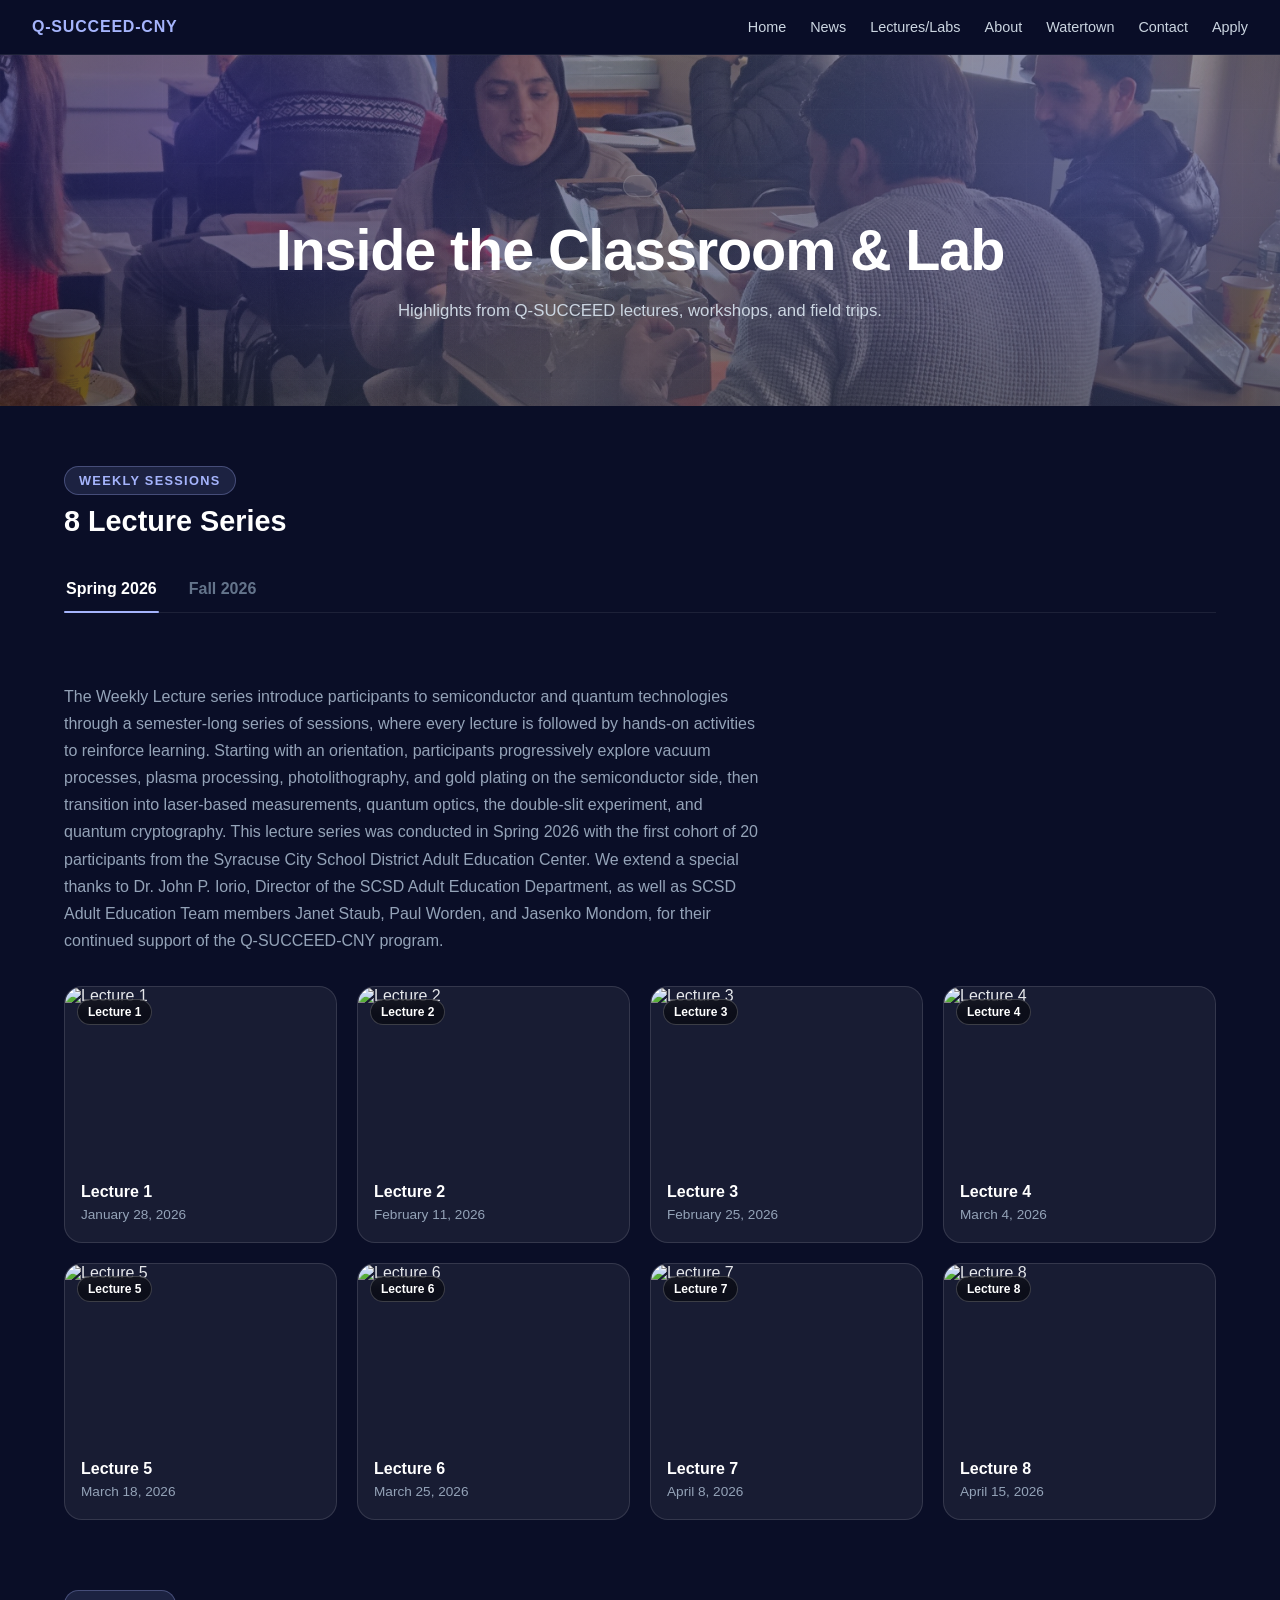
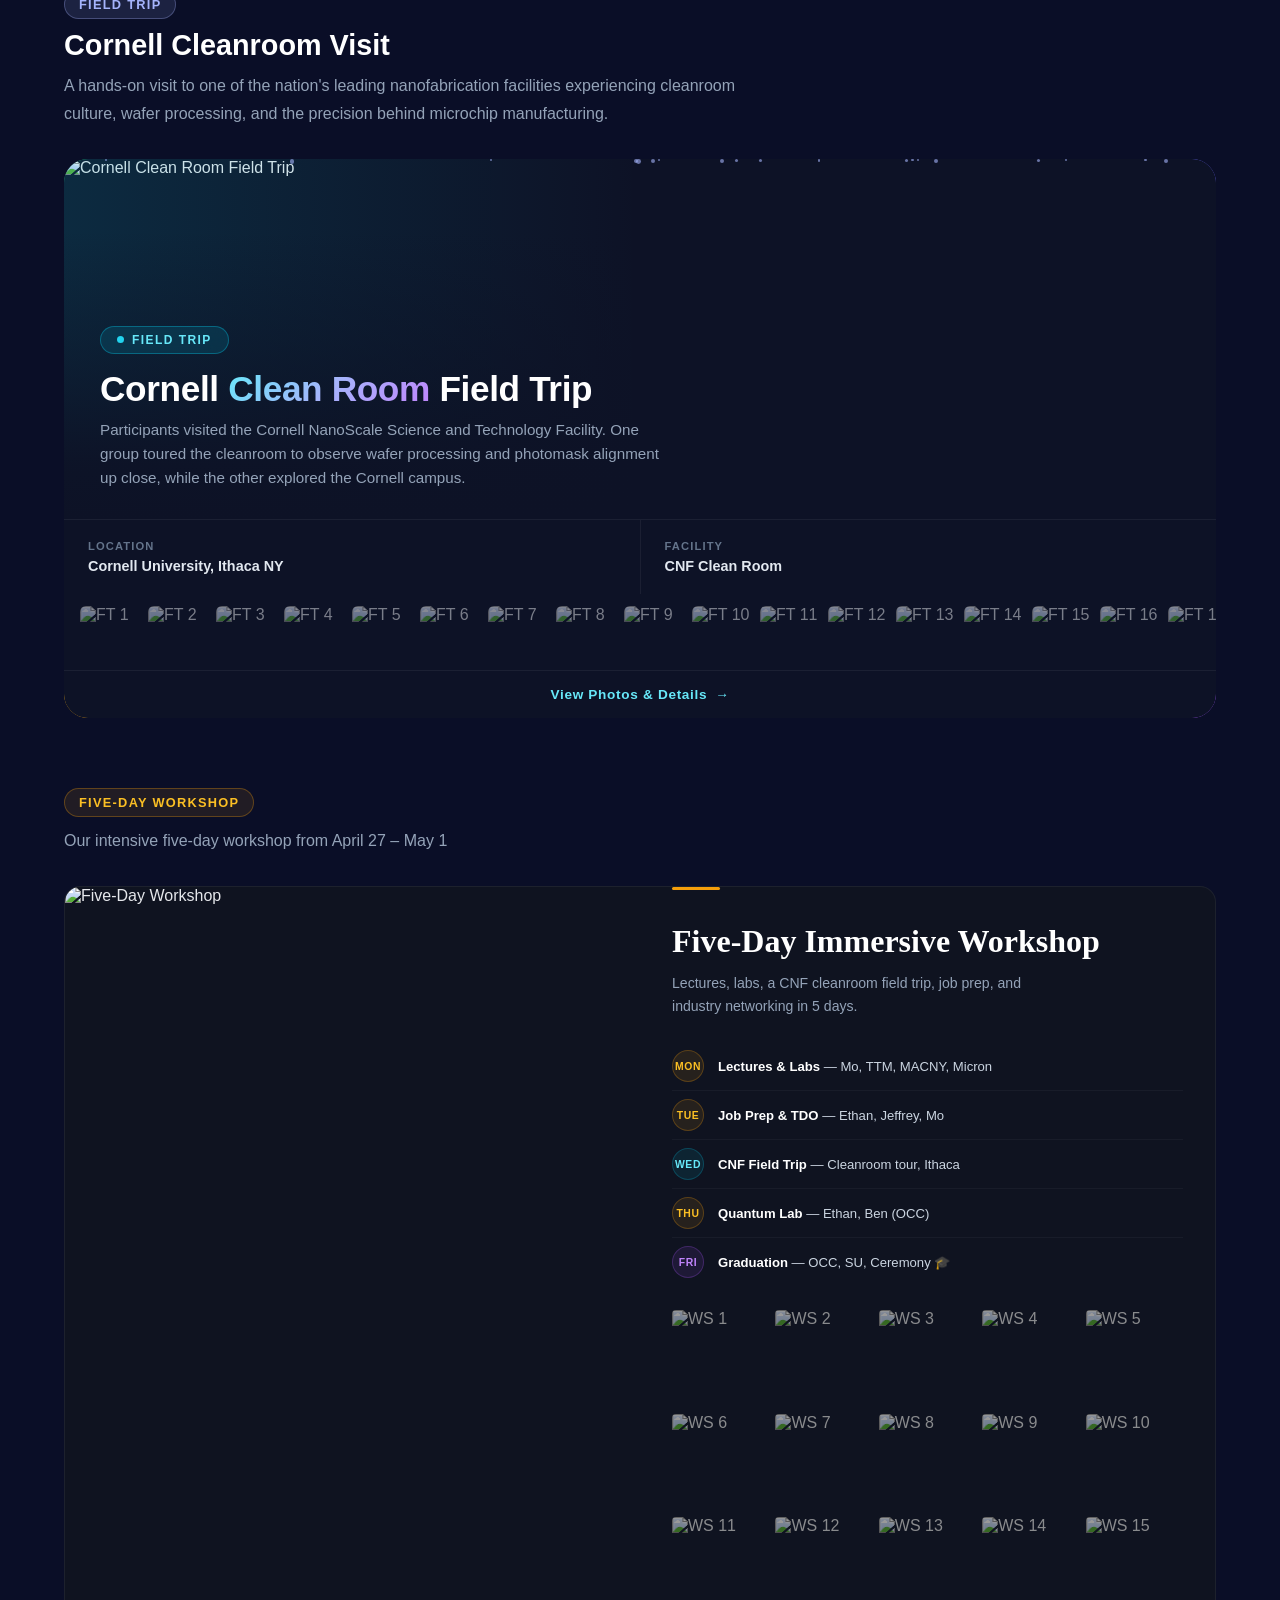
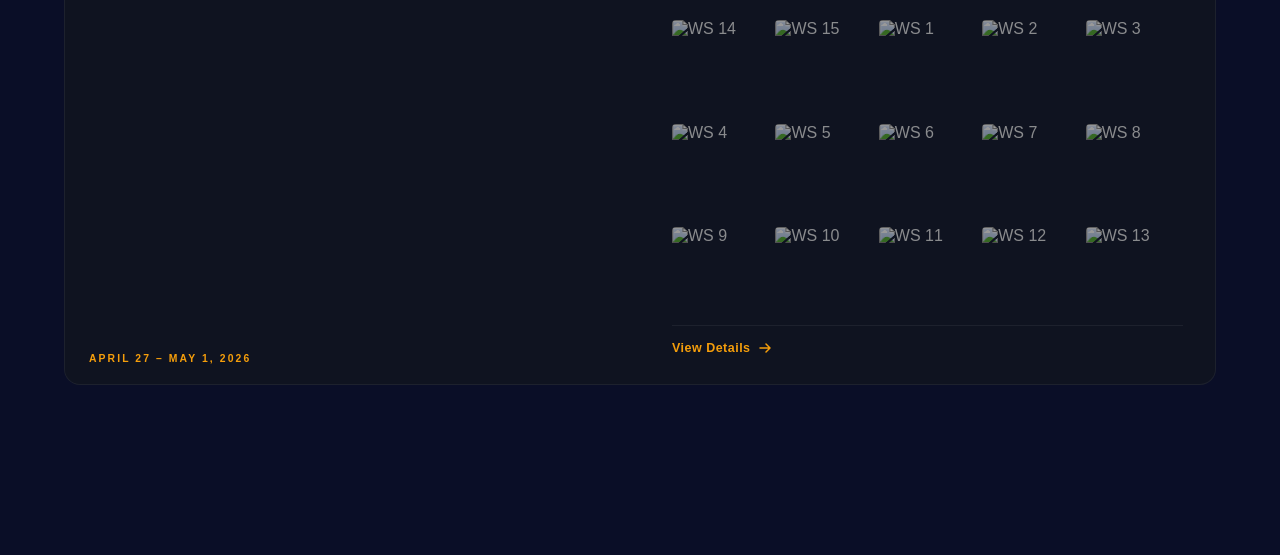
==== commit ee1c4b7d: "Add Fall 2026 Lecture 6 (Double Slit) to CNY and North pages - Fill Fall Lecture 6 with date, descri" ====
--- a/lectures.html
+++ b/lectures.html
@@ -2879,7 +2879,7 @@
               font-style: italic;
             "
           >
-            Lectures 1&ndash;5 show photos from both sites. Lectures 6&ndash;8 show
+            Lectures 1&ndash;6 show photos from both sites. Lectures 7&ndash;8 show
             stock illustrations of each topic until those sessions take place.
           </p>
           <div
@@ -3016,22 +3016,24 @@
               class="lecture-card"
               onclick="openLecture(event)"
               data-num="6"
-              data-date="Date TBD"
-              data-desc=""
+              data-date="November 12, 2026"
+              data-desc="The lecture explored the wave nature of light through Young’s double-slit experiment, first performed by Thomas Young in 1801. Participants learned how light waves can add together or cancel each other out, a behavior called interference, and how light spreads out when it passes through small openings or around sharp edges, called diffraction. The lecture connected these ideas to everyday examples such as the rainbow colors on soap bubbles and oil slicks, anti-reflection coatings on eyeglasses and camera lenses, and diffraction gratings that split white light into its colors. It ended with a look at how, at the quantum level, light behaves as more than just a wave.
+For the lab, participants shone a laser through a double slit and watched a pattern of bright and dark lines appear on a screen, then measured the spacing between the lines on their worksheets. They also looked at different light sources through diffraction grating glasses to see light split into its colors. This hands-on activity helped participants see for themselves the wave behavior of light described in the lecture."
               data-sites="Syracuse &amp; Watertown"
-              data-photos=""
+              data-photo="images/Fall%202026/Lec6/20261112_194217.jpg"
+              data-photos="images/Fall%202026/Lec6/20261112_130243.jpg,images/Fall%202026/Lec6/20261112_194217.jpg,images/Fall%202026/Lec6/20261112_133638.jpg,images/Fall%202026/Lec6/20261112_133709.jpg,images/Fall%202026/Lec6/20261112_131717.jpg,images/Fall%202026/Lec6/20261112_133633.jpg,images/Fall%202026/Lec6/20261112_133642.jpg,images/Fall%202026/Lec6/20261112_194206.jpg,images/Fall%202026/Lec6/20261112_133659.jpg,images/Fall%202026/Lec6/20261112_133727.jpg,images/Fall%202026/Lec6/20261112_194342.jpg,images/Fall%202026/Lec6/20261112_133752.jpg,images/Fall%202026/Lec6/20261112_134229.jpg,images/Fall%202026/Lec6/20261112_134247.jpg,images/Fall%202026/Lec6/20261112_192924.jpg,images/Fall%202026/Lec6/20261112_134308.jpg,images/Fall%202026/Lec6/20261112_134538.jpg,images/Fall%202026/Lec6/20261112_194250.jpg,images/Fall%202026/Lec6/20261112_134559.jpg,images/Fall%202026/Lec6/20261112_134607.jpg,images/Fall%202026/Lec6/20261112_194318.jpg,images/Fall%202026/Lec6/20261112_134709.jpg,images/Fall%202026/Lec6/20261112_134741.jpg,images/Fall%202026/Lec6/20261112_135819.jpg,images/Fall%202026/Lec6/20261112_194425.jpg,images/Fall%202026/Lec6/20261112_135952.jpg"
             >
               <div class="card-media">
                 <span class="card-pill">Lecture 6</span
                 ><img
-                  src="https://upload.wikimedia.org/wikipedia/commons/1/1f/Square_diffraction.jpg"
-                  alt="Placeholder: a laser diffraction interference pattern"
+                  src="images/Fall%202026/Lec6/20261112_194217.jpg"
+                  alt="Lecture 6"
                 />
               </div>
               <div class="card-meta">
                 <h3>Lecture 6</h3>
                 <p class="card-kicker">Syracuse &amp; Watertown</p>
-                <p class="meta-line">Date TBD</p>
+                <p class="meta-line">November 12, 2026</p>
               </div>
             </article>
             <!-- Lecture 7: delivered at both Syracuse and Watertown -->
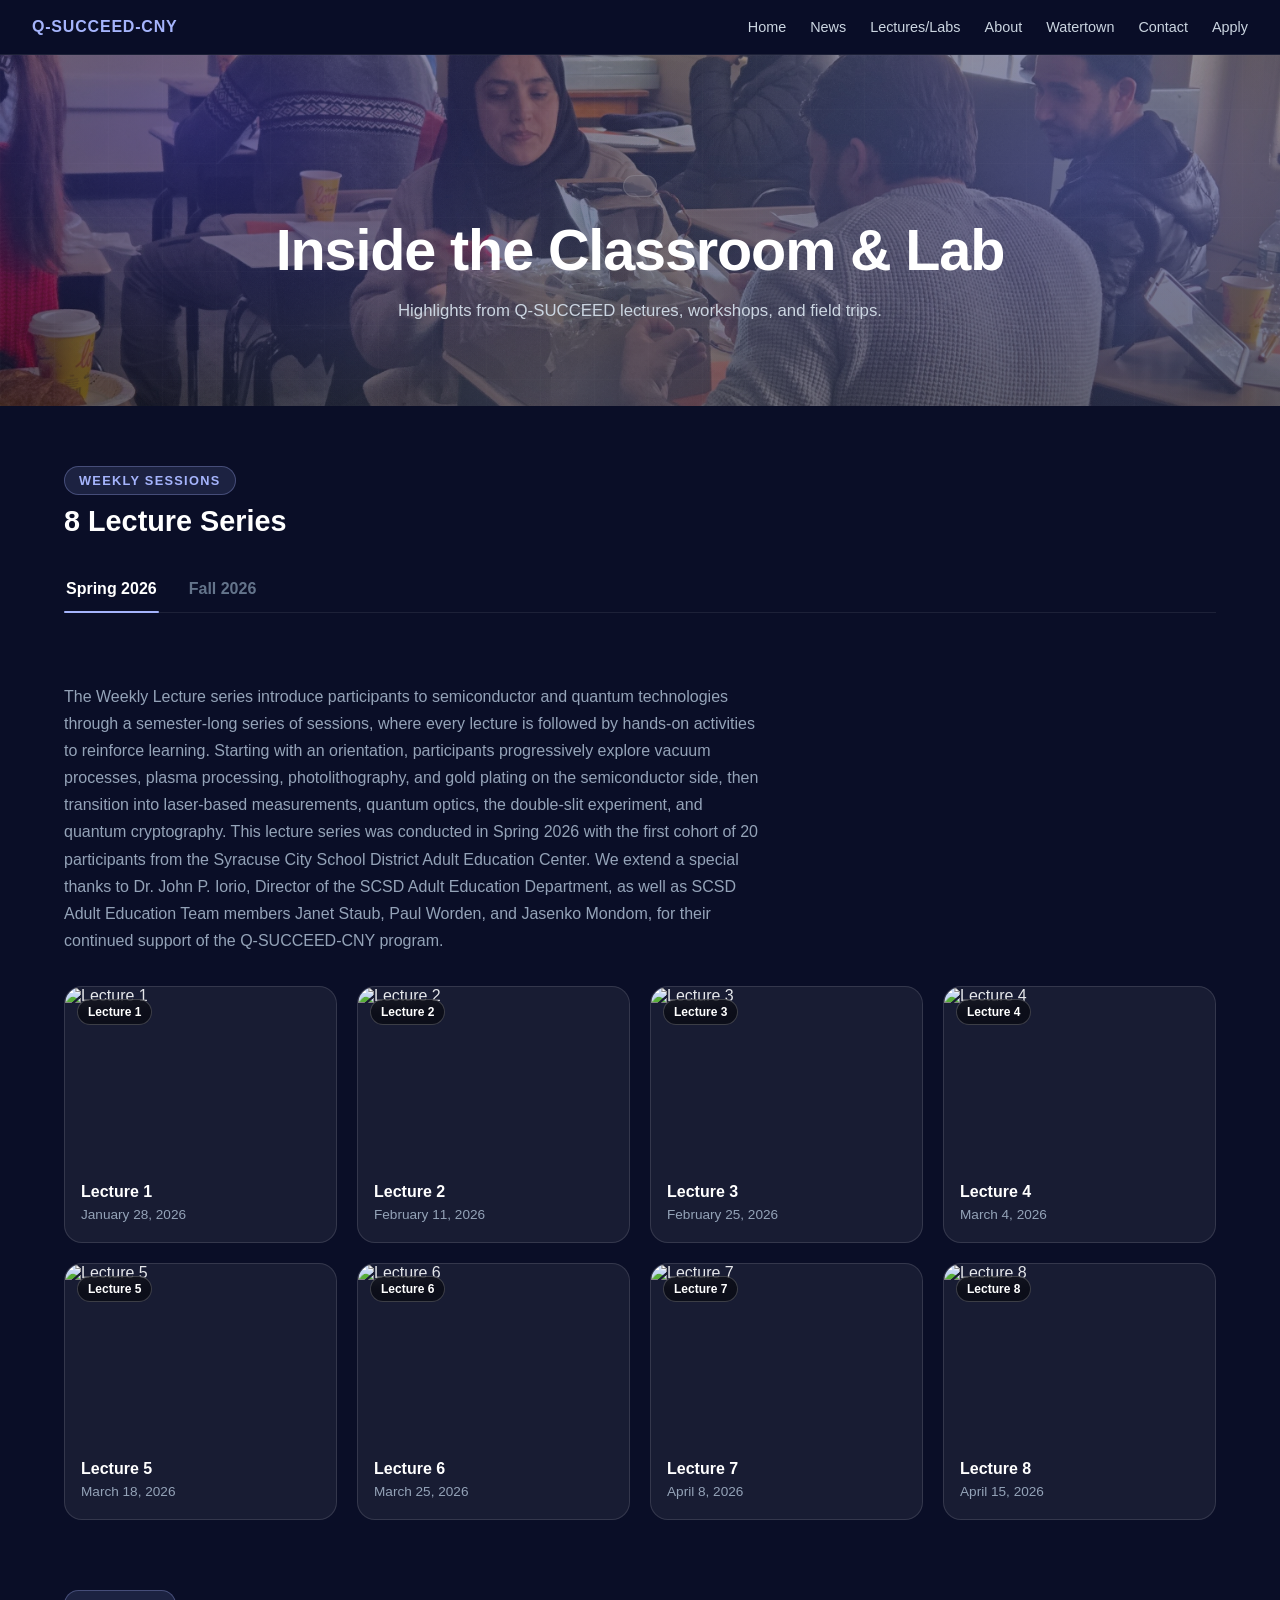
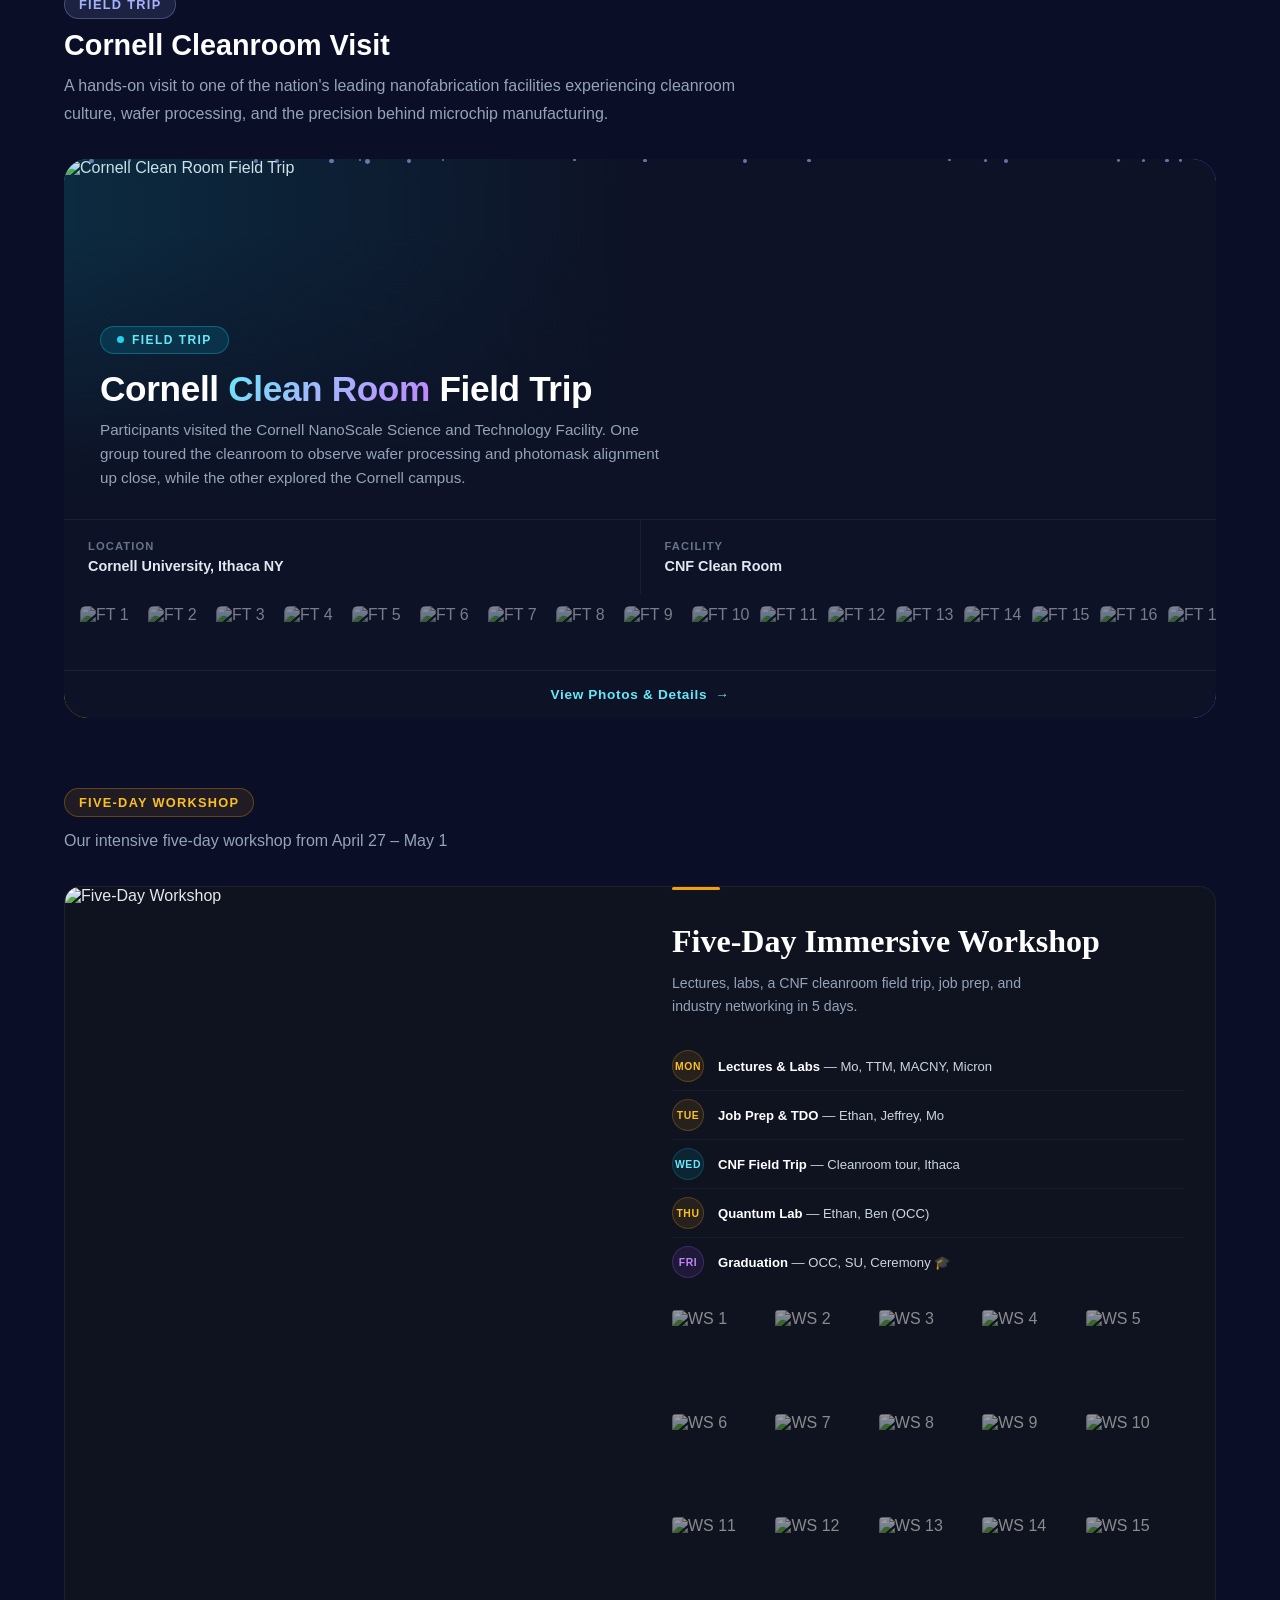
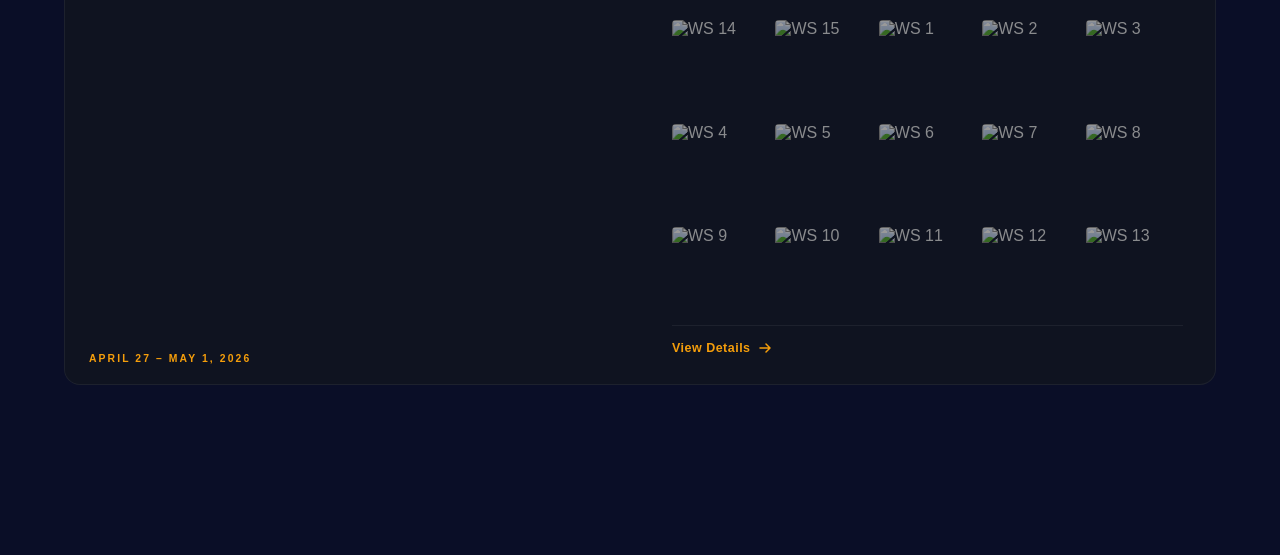
==== commit e540fa85: "Add Fall 2026 Lecture 7 (Metal Deposition) and gold plating explainer - Fill Lecture 7 with date, de" ====
--- a/lectures.html
+++ b/lectures.html
@@ -2879,8 +2879,8 @@
               font-style: italic;
             "
           >
-            Lectures 1&ndash;6 show photos from both sites. Lectures 7&ndash;8 show
-            stock illustrations of each topic until those sessions take place.
+            Lectures 1&ndash;7 show photos from the sessions. Lecture 8 shows a
+            stock illustration of the topic until that session takes place.
           </p>
           <div
             class="card-grid"
@@ -3036,27 +3036,30 @@
                 <p class="meta-line">November 12, 2026</p>
               </div>
             </article>
-            <!-- Lecture 7: delivered at both Syracuse and Watertown -->
+            <!-- Lecture 7: Syracuse only (no Watertown session) -->
             <article
               class="lecture-card"
               onclick="openLecture(event)"
               data-num="7"
-              data-date="Date TBD"
-              data-desc=""
-              data-sites="Syracuse &amp; Watertown"
-              data-photos=""
+              data-date="November 19, 2026"
+              data-desc="The lecture introduced metal deposition, the step that adds the thin metal layers that act as the “wires” inside a computer chip. Building on photolithography from the previous lecture, participants learned how metal is added to fill the patterns printed with light, one very thin layer at a time, much like spray-painting a car but millions of times thinner. The lecture compared three main methods: thermal evaporation, which heats metal in a vacuum until it turns to vapor; e-beam evaporation, which uses a focused beam of electrons to melt even very hard metals; and sputtering, which uses a plasma to knock metal atoms off a target so they coat the wafer from all directions. It also explained why the surface must be perfectly clean before deposition.
+For the lab, participants explored gold electrodeposition, which uses electricity instead of a vacuum to coat metal onto a surface. Using a battery, alligator clips, and a gold solution, a penny was coated with a thin layer of gold, atom by atom. This hands-on activity showed the same basic chemistry used to gold-plate jewelry and to add copper wiring inside real computer chips."
+              data-sites="Syracuse"
+              data-photo="images/Fall%202026/Lec7/20261119_130120.jpg"
+              data-photos="images/Fall%202026/Lec7/20261119_130120.jpg,images/Fall%202026/Lec7/20261119_123351.jpg,images/Fall%202026/Lec7/20261119_130116.jpg,images/Fall%202026/Lec7/20261119_123900.jpg,images/Fall%202026/Lec7/20261119_124258.jpg,images/Fall%202026/Lec7/20261119_130053.jpg,images/Fall%202026/Lec7/20261119_123847.jpg"
+              data-videos="images/Fall%202026/Lec7/20261119_130139.mp4"
             >
               <div class="card-media">
                 <span class="card-pill">Lecture 7</span
                 ><img
-                  src="https://upload.wikimedia.org/wikipedia/commons/thumb/3/33/Setup_to_generate_an_extremely_precise_Wavelength_of_Infrared_light.jpg/960px-Setup_to_generate_an_extremely_precise_Wavelength_of_Infrared_light.jpg"
-                  alt="Placeholder: an optical table set up for precision laser measurement"
+                  src="images/Fall%202026/Lec7/20261119_130120.jpg"
+                  alt="Lecture 7"
                 />
               </div>
               <div class="card-meta">
                 <h3>Lecture 7</h3>
-                <p class="card-kicker">Syracuse &amp; Watertown</p>
-                <p class="meta-line">Date TBD</p>
+                <p class="card-kicker">Syracuse</p>
+                <p class="meta-line">November 19, 2026</p>
               </div>
             </article>
             <!-- Lecture 8: delivered at both Syracuse and Watertown -->
@@ -3239,6 +3242,24 @@
             "
             id="lec-photos"
           ></div>
+          <div id="lec-videos-wrap" hidden>
+            <p
+              style="
+                color: #64748b;
+                font-size: 0.85rem;
+                margin: 24px 0 12px;
+                font-weight: 600;
+                text-transform: uppercase;
+                letter-spacing: 0.05em;
+              "
+            >
+              🎬 Session Videos
+            </p>
+            <div
+              id="lec-videos"
+              style="display: grid; grid-template-columns: repeat(auto-fill, minmax(180px, 1fr)); gap: 8px;"
+            ></div>
+          </div>
         </div>
       </div>
     </section>
@@ -3332,11 +3353,26 @@
           grid.innerHTML = `<p style="color:#475569; font-size:0.85rem;">No photos available yet.</p>`;
         }
 
+        // Optional session videos: data-videos="a.mp4,b.mp4"
+        const videos = (card.dataset.videos || "")
+          .split(",")
+          .map((s) => s.trim())
+          .filter(Boolean);
+        const vWrap = document.getElementById("lec-videos-wrap");
+        document.getElementById("lec-videos").innerHTML = videos
+          .map(
+            (url) =>
+              `<video src="${url}" controls playsinline preload="metadata" style="width:100%; aspect-ratio:9/16; object-fit:cover; border-radius:8px; background:#0d1226;"></video>`,
+          )
+          .join("");
+        vWrap.hidden = videos.length === 0;
+
         document.getElementById("lectureModal").classList.add("open");
         document.body.style.overflow = "hidden";
       }
 
       function closeLecture() {
+        document.querySelectorAll("#lec-videos video").forEach((v) => v.pause());
         document.getElementById("lectureModal").classList.remove("open");
         document.body.style.overflow = "";
       }
